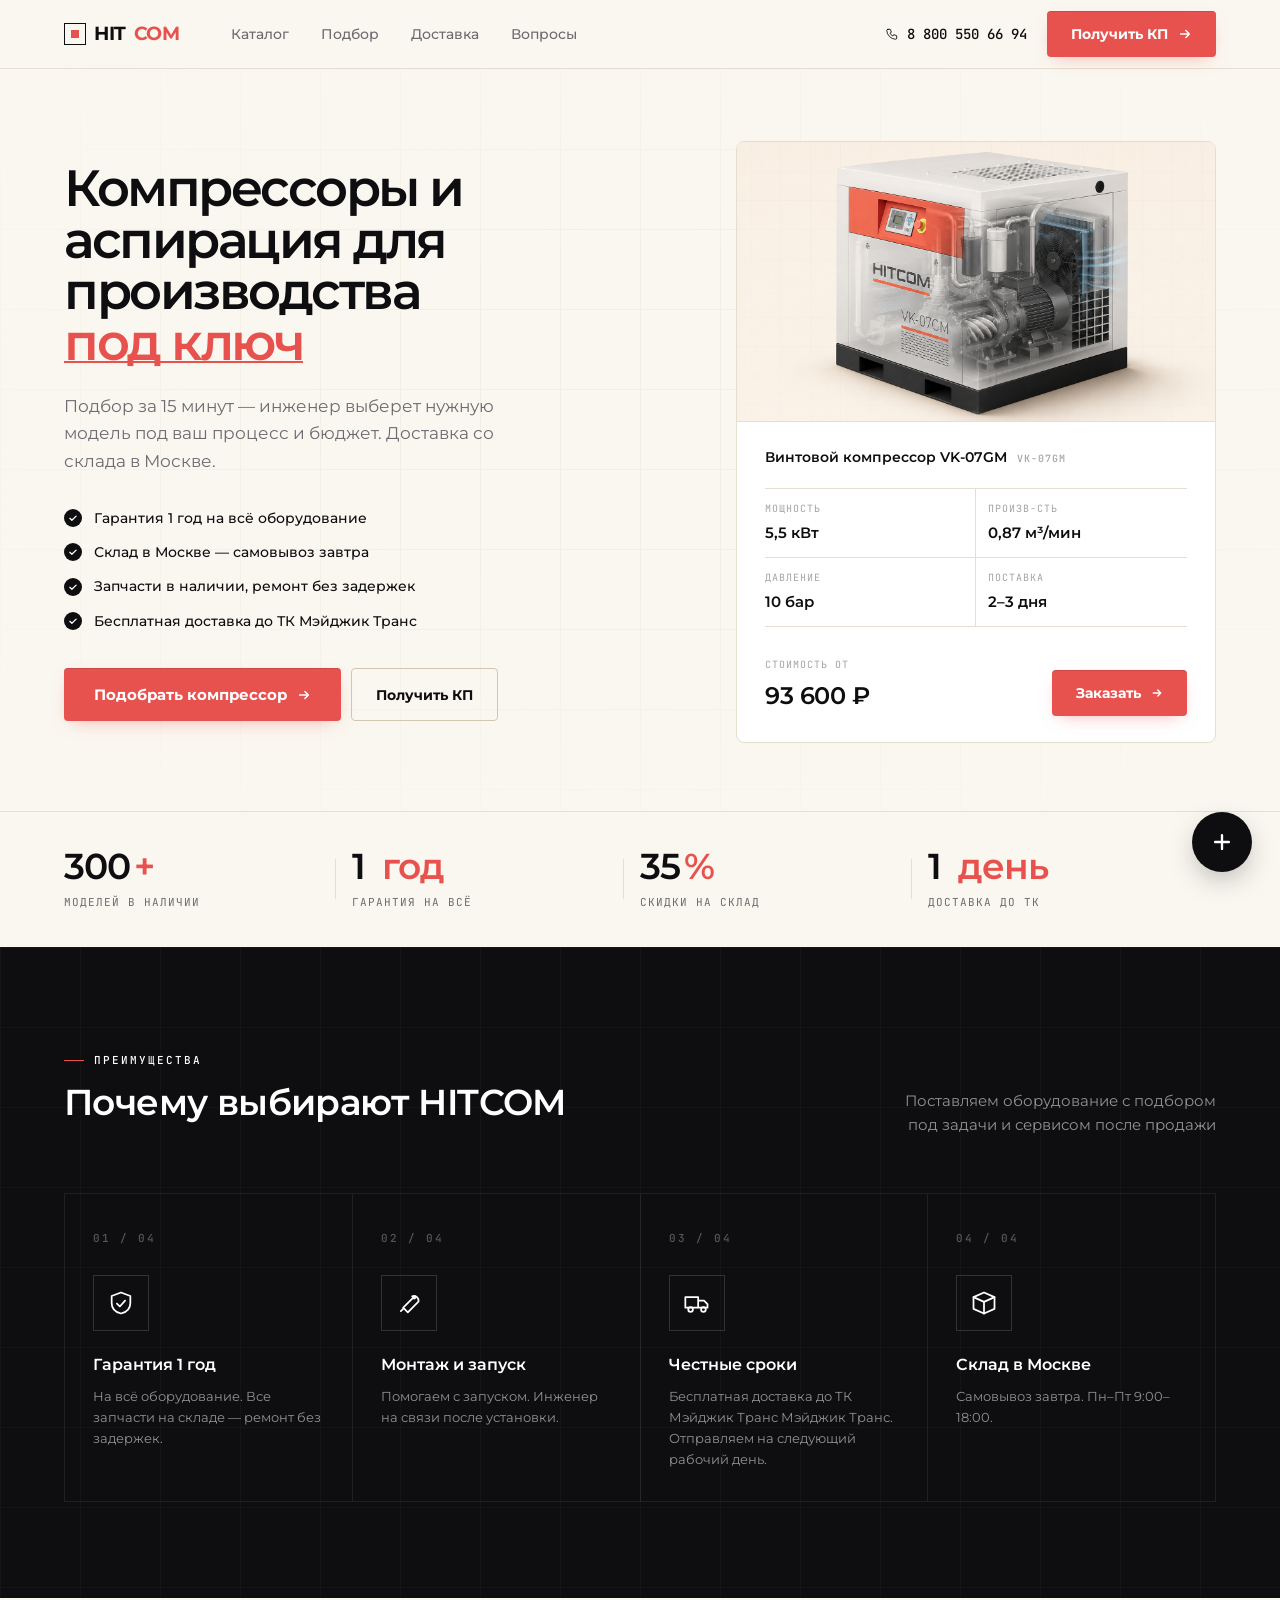
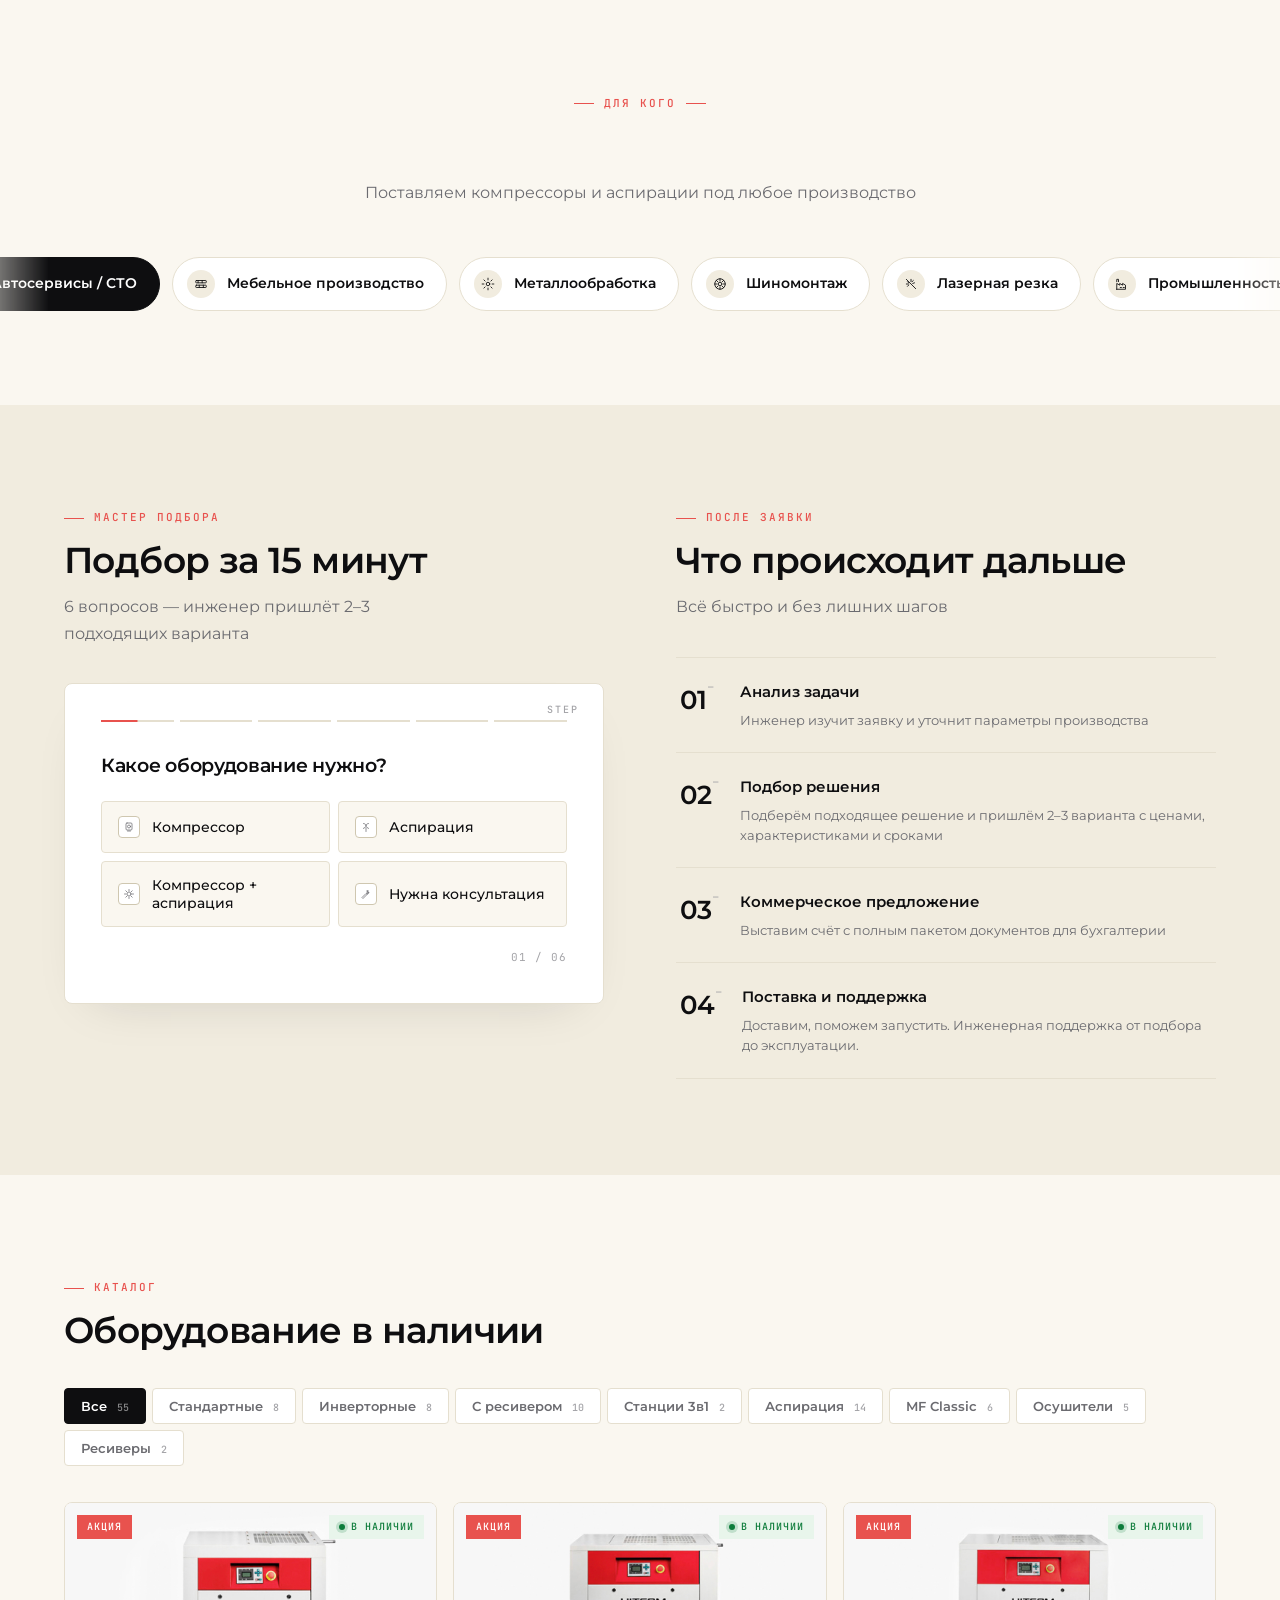
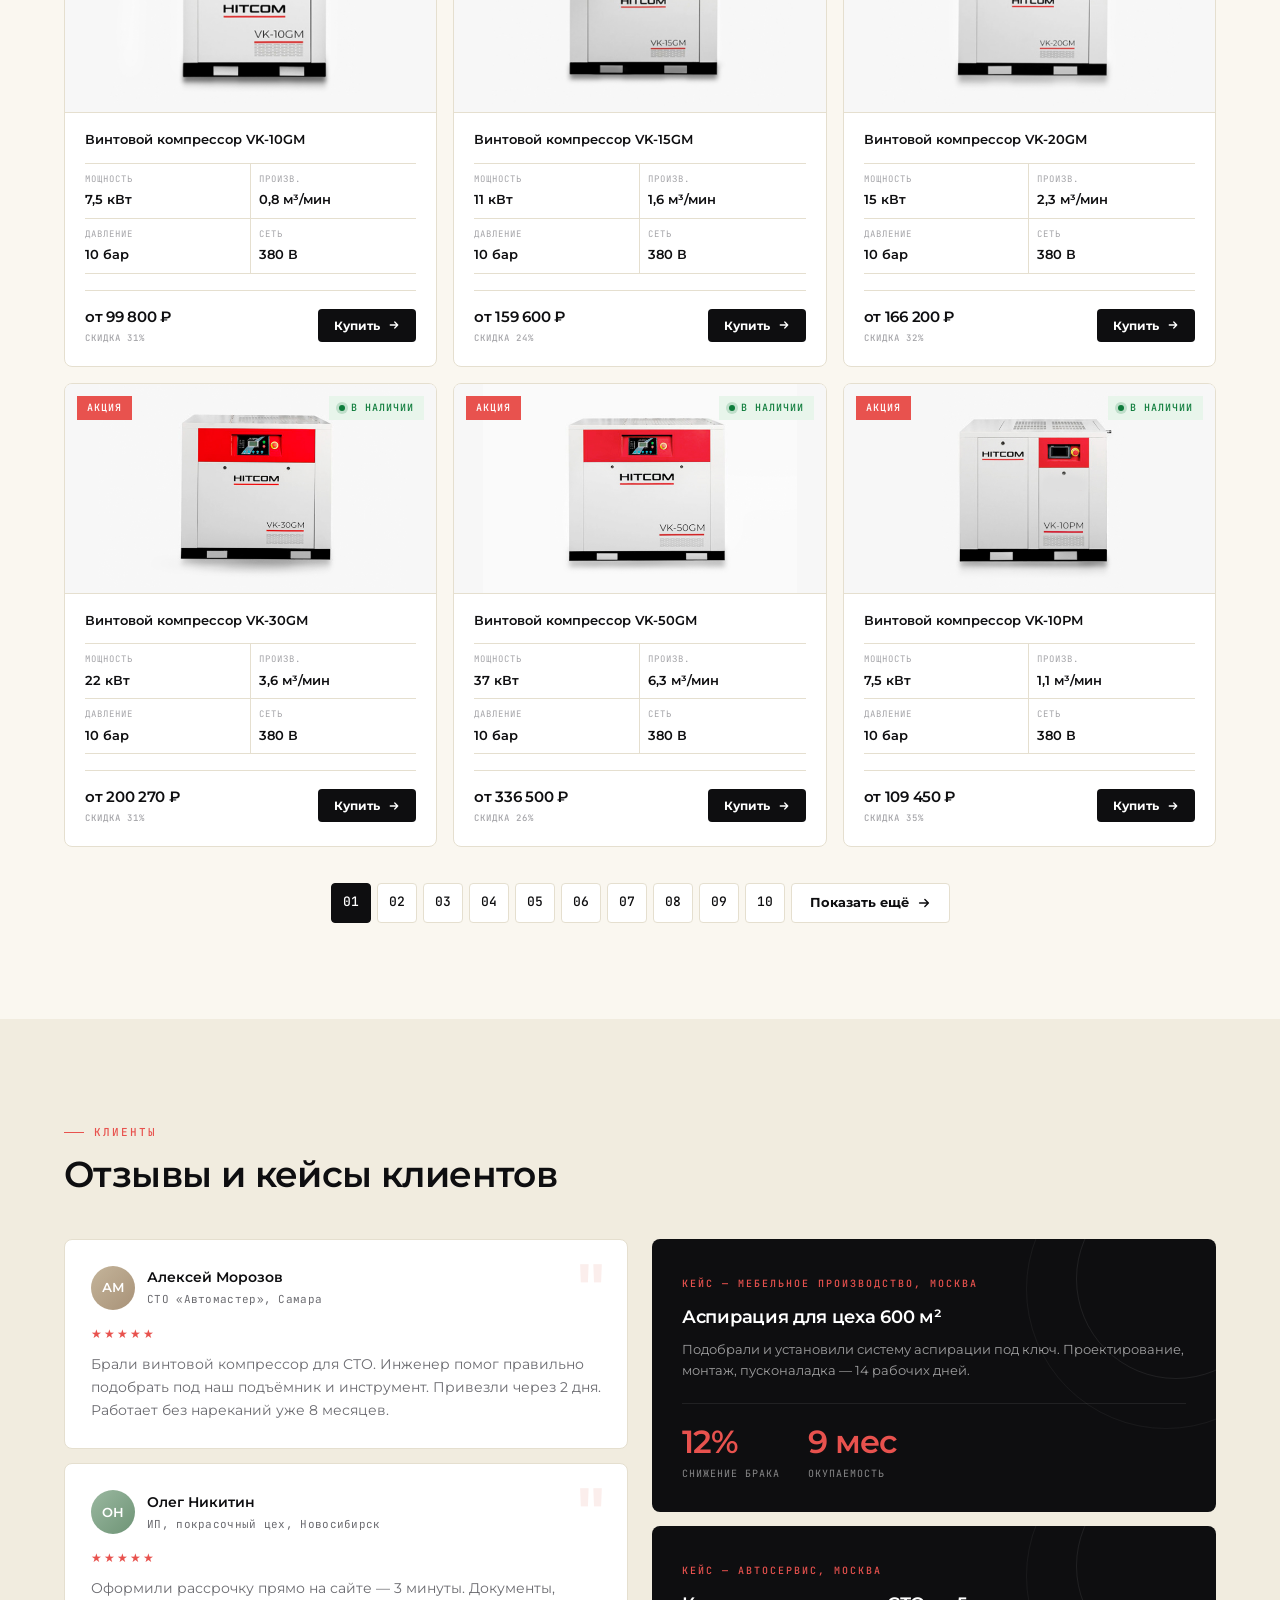
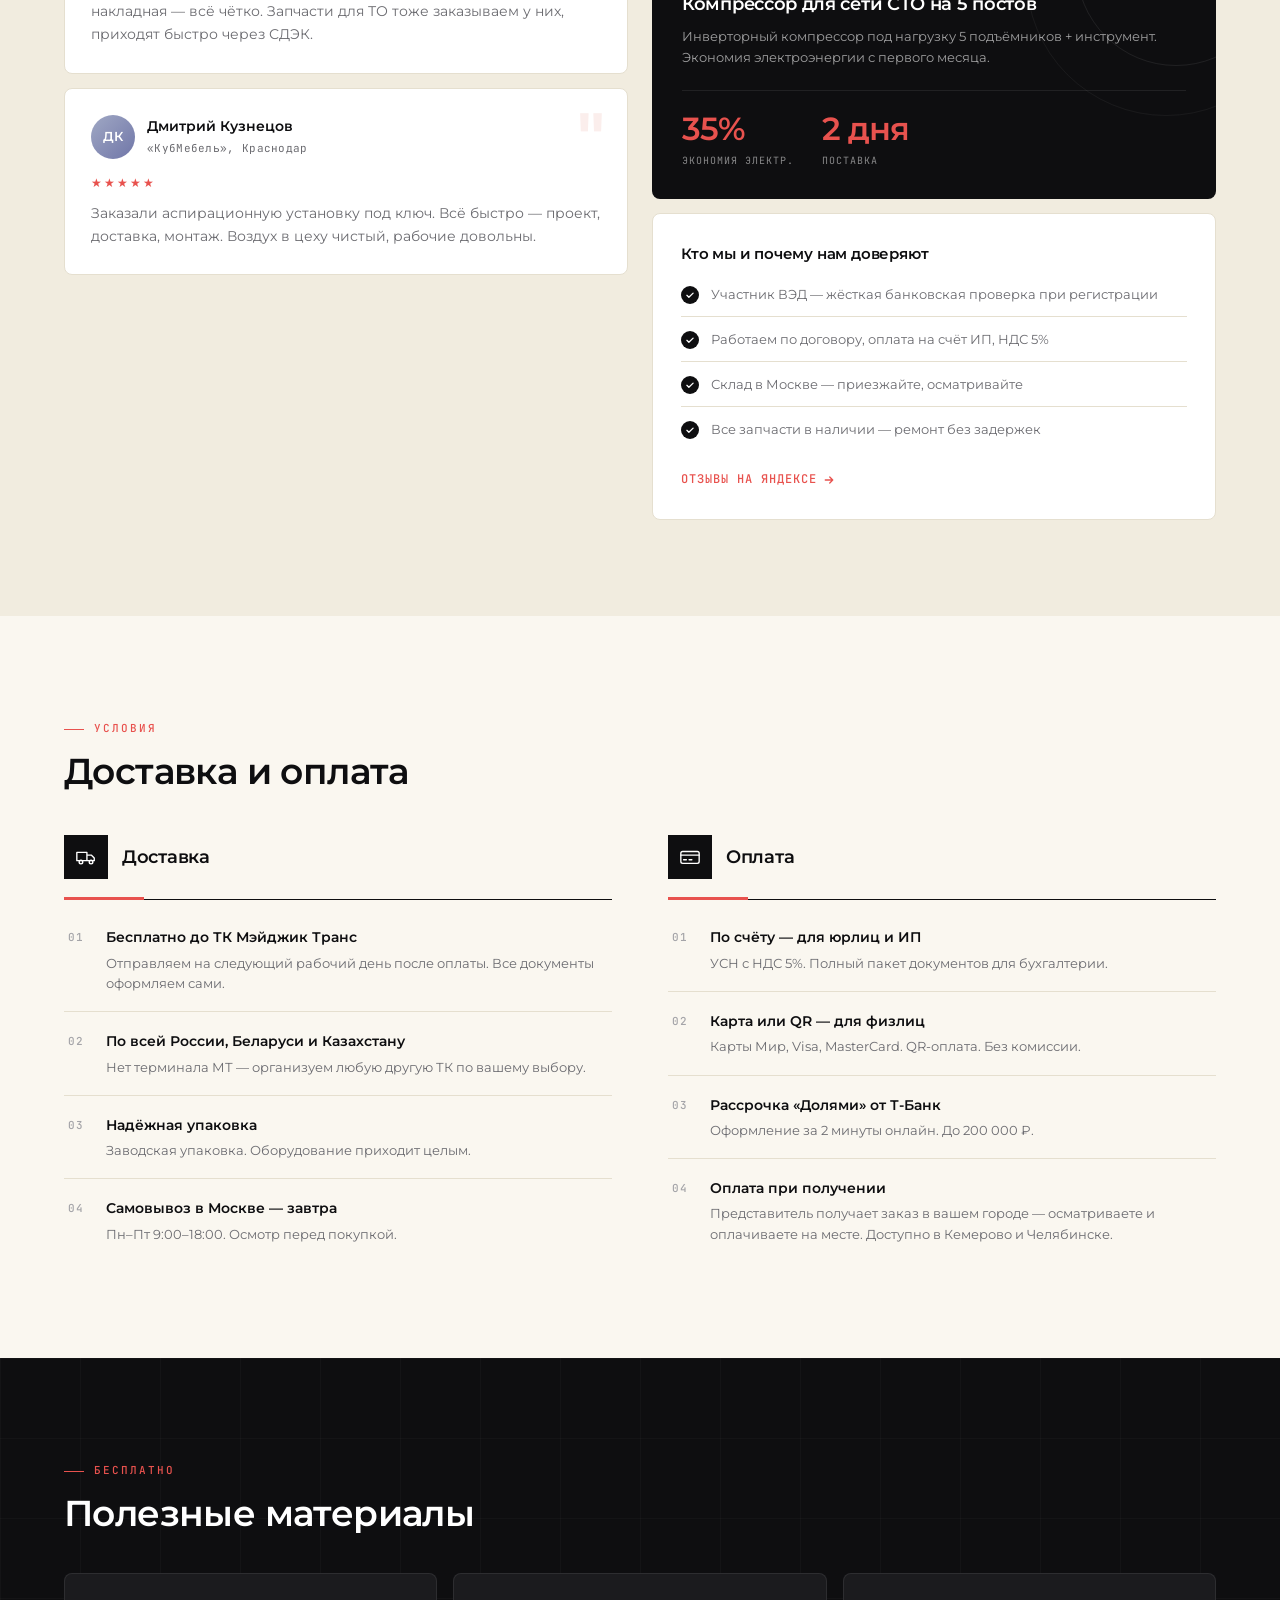
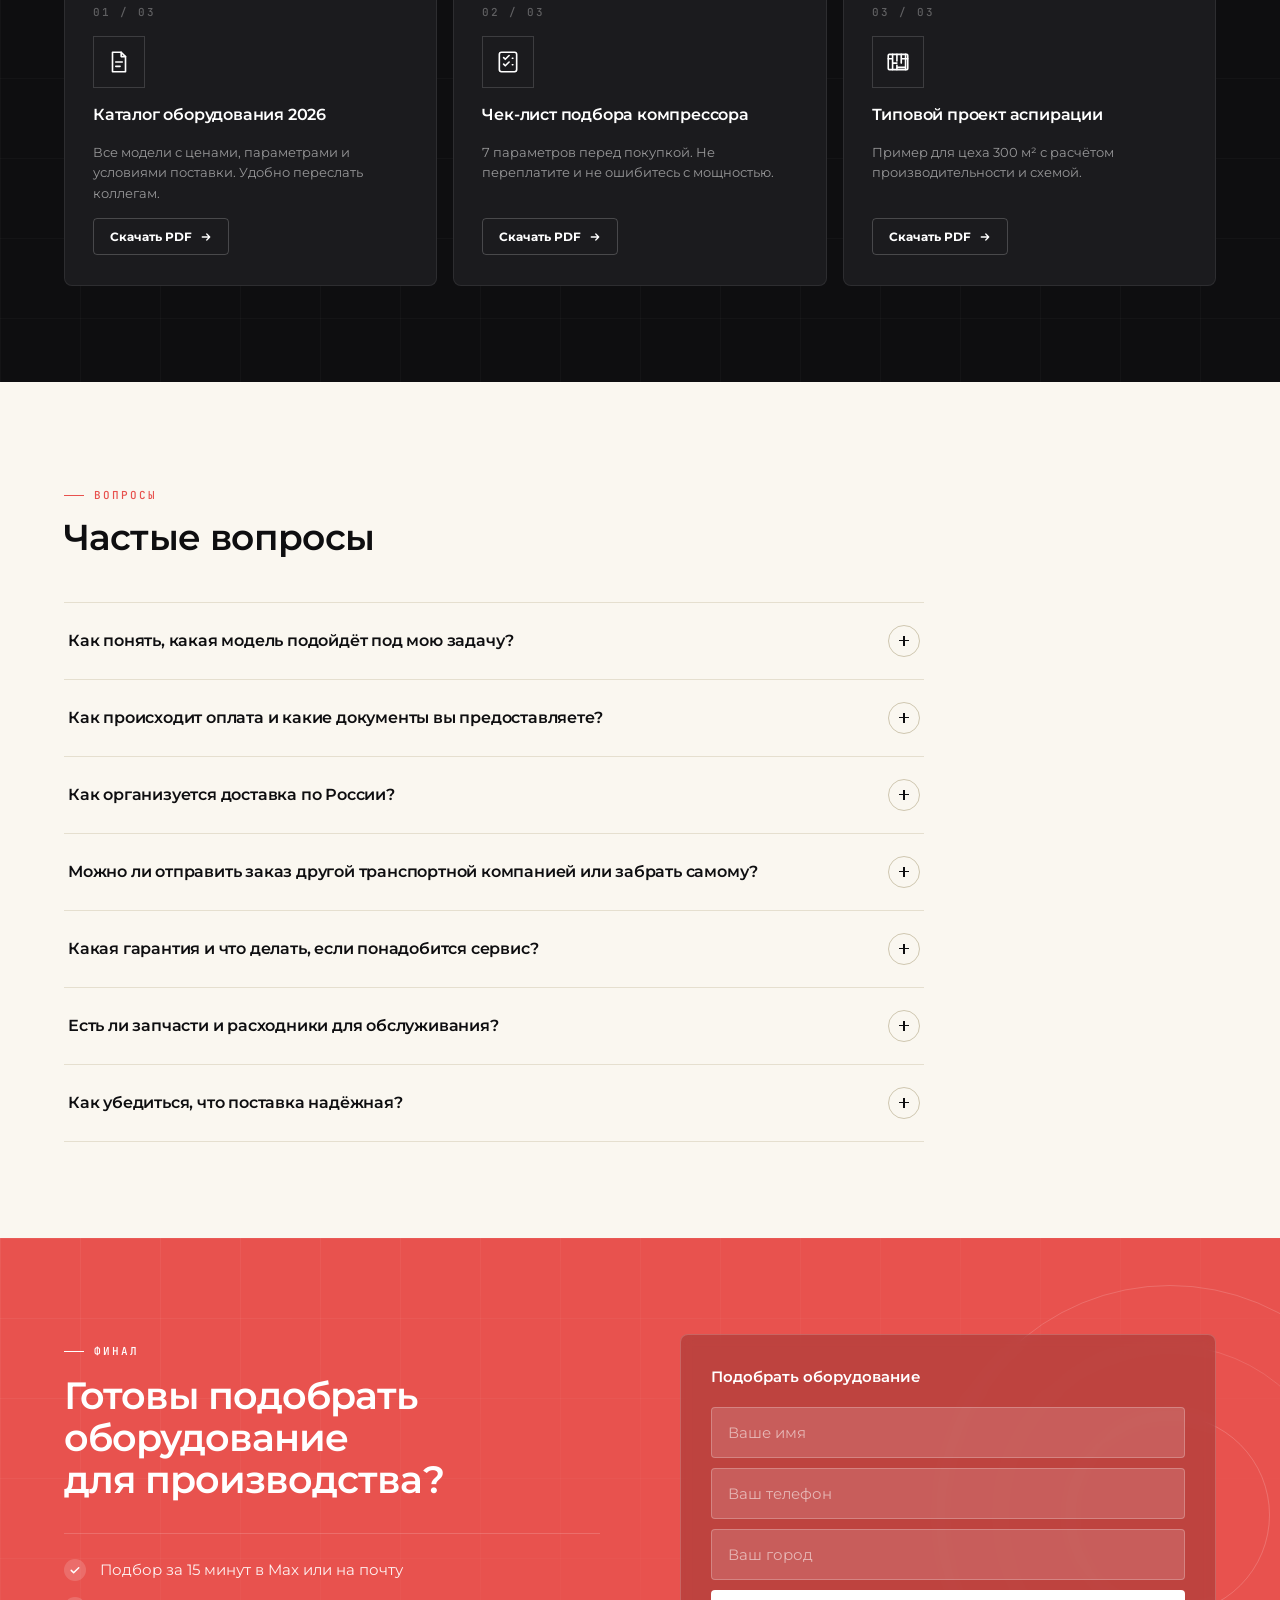
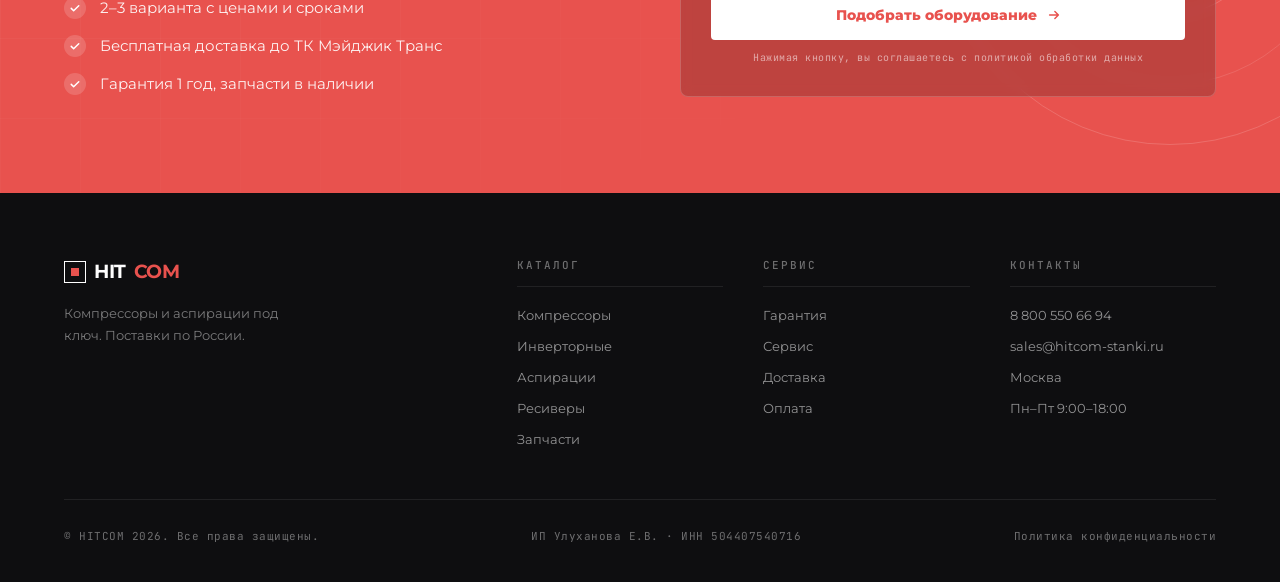
==== index.html @ 34492846 "Add product photo galleries" ====
<!DOCTYPE html>
<html lang="ru" translate="no">
<head>
<meta charset="UTF-8">
<meta name="viewport" content="width=device-width, initial-scale=1.0">
<meta name="google" content="notranslate">
<meta http-equiv="Content-Language" content="ru">
<title>HITCOM — Компрессоры и аспирации под ключ</title>
<link rel="preconnect" href="https://fonts.googleapis.com">
<link rel="preconnect" href="https://fonts.gstatic.com" crossorigin>
<link href="https://fonts.googleapis.com/css2?family=Montserrat:wght@400;500;600;700;800&family=JetBrains+Mono:wght@400;500;600&display=swap" rel="stylesheet">
<link rel="stylesheet" href="css/style.css">
</head>
<body class="notranslate" translate="no">

<!-- ═══════════ SVG SPRITE ═══════════ -->
<svg width="0" height="0" style="position:absolute" aria-hidden="true">
  <defs>
    <!-- Базовые -->
    <symbol id="i-check" viewBox="0 0 16 16"><path d="M3 8.5l3.2 3.2L13 5" stroke="currentColor" stroke-width="2" stroke-linecap="round" stroke-linejoin="round" fill="none"/></symbol>
    <symbol id="i-arrow" viewBox="0 0 16 16"><path d="M3 8h10M9 4l4 4-4 4" stroke="currentColor" stroke-width="1.7" stroke-linecap="round" stroke-linejoin="round" fill="none"/></symbol>
    <symbol id="i-close" viewBox="0 0 16 16"><path d="M3 3l10 10M13 3L3 13" stroke="currentColor" stroke-width="1.7" stroke-linecap="round"/></symbol>
    <symbol id="i-plus" viewBox="0 0 16 16"><path d="M8 3v10M3 8h10" stroke="currentColor" stroke-width="1.7" stroke-linecap="round"/></symbol>

    <!-- Преимущества -->
    <symbol id="i-shield" viewBox="0 0 24 24" fill="none" stroke="currentColor" stroke-width="1.5" stroke-linecap="round" stroke-linejoin="round"><path d="M12 3l8 3v6c0 5-3.5 8-8 9-4.5-1-8-4-8-9V6l8-3z"/><path d="M8.5 12.5l2.5 2.5 4.5-5"/></symbol>
    <symbol id="i-wrench" viewBox="0 0 24 24" fill="none" stroke="currentColor" stroke-width="1.5" stroke-linecap="round" stroke-linejoin="round"><path d="M14.7 6.3a4 4 0 015.4 4.6L11 20l-4-4 9.1-9.1a4 4 0 01-1.4-.6z"/><path d="M5 19l2-2"/><circle cx="16.5" cy="7.5" r=".8" fill="currentColor"/></symbol>
    <symbol id="i-truck" viewBox="0 0 24 24" fill="none" stroke="currentColor" stroke-width="1.5" stroke-linecap="round" stroke-linejoin="round"><path d="M2 7h11v9H2zM13 10h5l3 3v3h-8z"/><circle cx="6.5" cy="17.5" r="2"/><circle cx="17.5" cy="17.5" r="2"/></symbol>
    <symbol id="i-box" viewBox="0 0 24 24" fill="none" stroke="currentColor" stroke-width="1.5" stroke-linecap="round" stroke-linejoin="round"><path d="M3 7l9-4 9 4v10l-9 4-9-4V7z"/><path d="M3 7l9 4 9-4M12 11v10"/></symbol>

    <!-- Сегменты -->
    <symbol id="i-car" viewBox="0 0 24 24" fill="none" stroke="currentColor" stroke-width="1.5" stroke-linecap="round" stroke-linejoin="round"><path d="M3 14v3h2M21 14v3h-2M3 14l2-5h14l2 5M3 14h18"/><circle cx="7" cy="16.5" r="1.5"/><circle cx="17" cy="16.5" r="1.5"/></symbol>
    <symbol id="i-wood" viewBox="0 0 24 24" fill="none" stroke="currentColor" stroke-width="1.5" stroke-linecap="round" stroke-linejoin="round"><rect x="3" y="6" width="18" height="4" rx="1"/><rect x="3" y="14" width="18" height="4" rx="1"/><path d="M7 6v4M14 6v4M9 14v4M16 14v4"/></symbol>
    <symbol id="i-gear" viewBox="0 0 24 24" fill="none" stroke="currentColor" stroke-width="1.5" stroke-linecap="round" stroke-linejoin="round"><circle cx="12" cy="12" r="3"/><path d="M12 2v3M12 19v3M2 12h3M19 12h3M5 5l2 2M17 17l2 2M5 19l2-2M17 7l2-2"/></symbol>
    <symbol id="i-tire" viewBox="0 0 24 24" fill="none" stroke="currentColor" stroke-width="1.5"><circle cx="12" cy="12" r="9"/><circle cx="12" cy="12" r="3"/><path d="M12 3v4M12 17v4M3 12h4M17 12h4M5.6 5.6l2.8 2.8M15.6 15.6l2.8 2.8M5.6 18.4l2.8-2.8M15.6 8.4l2.8-2.8" stroke-linecap="round"/></symbol>
    <symbol id="i-laser" viewBox="0 0 24 24" fill="none" stroke="currentColor" stroke-width="1.5" stroke-linecap="round" stroke-linejoin="round"><path d="M4 4l16 16"/><path d="M12 4v4M16 6l-2 2M18 10l-3 1M4 12h4M6 8l2 2M8 14l-2 2"/></symbol>
    <symbol id="i-factory" viewBox="0 0 24 24" fill="none" stroke="currentColor" stroke-width="1.5" stroke-linecap="round" stroke-linejoin="round"><path d="M3 21V11l5 3V11l5 3V11l5 3V21H3z"/><path d="M3 8V4h3v4M9 18h2M14 18h2"/></symbol>
    <symbol id="i-spray" viewBox="0 0 24 24" fill="none" stroke="currentColor" stroke-width="1.5" stroke-linecap="round" stroke-linejoin="round"><rect x="9" y="4" width="6" height="5" rx="1"/><path d="M9 9h6l-1 11h-4z"/><circle cx="20" cy="4" r="1"/><circle cx="20" cy="7" r="1"/><circle cx="18" cy="6" r="1"/></symbol>

    <!-- Квиз -->
    <symbol id="i-comp" viewBox="0 0 24 24" fill="none" stroke="currentColor" stroke-width="1.5" stroke-linecap="round" stroke-linejoin="round"><rect x="6" y="4" width="12" height="14" rx="2"/><circle cx="12" cy="11" r="3"/><path d="M9 20h6"/></symbol>
    <symbol id="i-aspir" viewBox="0 0 24 24" fill="none" stroke="currentColor" stroke-width="1.5" stroke-linecap="round" stroke-linejoin="round"><path d="M12 21V10M12 10c0-3 2-5 5-5M12 10c0-3-2-5-5-5M9 13c-1 0-2 1-2 2M15 13c1 0 2 1 2 2"/></symbol>
    <symbol id="i-bolt" viewBox="0 0 24 24" fill="none" stroke="currentColor" stroke-width="1.5" stroke-linecap="round" stroke-linejoin="round"><circle cx="12" cy="12" r="4"/><path d="M12 3v3M12 18v3M3 12h3M18 12h3M5.6 5.6l2.1 2.1M16.3 16.3l2.1 2.1M5.6 18.4l2.1-2.1M16.3 7.7l2.1-2.1"/></symbol>
    <symbol id="i-tools" viewBox="0 0 24 24" fill="none" stroke="currentColor" stroke-width="1.5" stroke-linecap="round" stroke-linejoin="round"><path d="M14 6a3 3 0 11-2 5L4 19l2 2 8-8a3 3 0 014-4l-2 2-2-2 2-3z"/></symbol>
    <symbol id="i-money" viewBox="0 0 24 24" fill="none" stroke="currentColor" stroke-width="1.5" stroke-linecap="round" stroke-linejoin="round"><rect x="3" y="6" width="18" height="12" rx="2"/><circle cx="12" cy="12" r="2.5"/><path d="M6 9v6M18 9v6"/></symbol>
    <symbol id="i-question" viewBox="0 0 24 24" fill="none" stroke="currentColor" stroke-width="1.5" stroke-linecap="round" stroke-linejoin="round"><circle cx="12" cy="12" r="9"/><path d="M9 9c0-2 1.5-3 3-3s3 1 3 2.5c0 1-.5 2-1.5 2.5S12 12 12 14"/><circle cx="12" cy="17.5" r=".5" fill="currentColor"/></symbol>
    <symbol id="i-pressure" viewBox="0 0 24 24" fill="none" stroke="currentColor" stroke-width="1.5" stroke-linecap="round" stroke-linejoin="round"><path d="M3 15a9 9 0 1118 0"/><path d="M12 15l5-4"/><circle cx="12" cy="15" r=".8" fill="currentColor"/></symbol>

    <!-- Лидмагниты -->
    <symbol id="i-doc" viewBox="0 0 24 24" fill="none" stroke="currentColor" stroke-width="1.5" stroke-linecap="round" stroke-linejoin="round"><path d="M14 3H6v18h12V7z"/><path d="M14 3v4h4M9 12h6M9 16h4"/></symbol>
    <symbol id="i-checklist" viewBox="0 0 24 24" fill="none" stroke="currentColor" stroke-width="1.5" stroke-linecap="round" stroke-linejoin="round"><rect x="4" y="3" width="16" height="18" rx="2"/><path d="M8 8l1.5 1.5L13 6M8 14l1.5 1.5L13 12M16 8.5h.5M16 14.5h.5"/></symbol>
    <symbol id="i-blueprint" viewBox="0 0 24 24" fill="none" stroke="currentColor" stroke-width="1.5" stroke-linecap="round" stroke-linejoin="round"><rect x="3" y="5" width="18" height="14" rx="1"/><path d="M7 5v14M11 5v6M11 15v4M15 5v8M19 5v14M3 9h4M7 13h4M15 9h6M11 17h8"/></symbol>

    <!-- Доставка/Оплата -->
    <symbol id="i-truck-lg" viewBox="0 0 24 24" fill="none" stroke="currentColor" stroke-width="1.5" stroke-linecap="round" stroke-linejoin="round"><path d="M2 7h11v9H2zM13 10h5l3 3v3h-8z"/><circle cx="6.5" cy="17.5" r="2"/><circle cx="17.5" cy="17.5" r="2"/></symbol>
    <symbol id="i-card" viewBox="0 0 24 24" fill="none" stroke="currentColor" stroke-width="1.5" stroke-linecap="round" stroke-linejoin="round"><rect x="2" y="6" width="20" height="13" rx="2"/><path d="M2 10h20M5 15h3M11 15h3"/></symbol>

    <!-- Виджет -->
    <symbol id="i-phone" viewBox="0 0 24 24" fill="none" stroke="currentColor" stroke-width="1.5" stroke-linecap="round" stroke-linejoin="round"><path d="M5 4h4l2 5-2.5 1.5a11 11 0 005 5L15 13l5 2v4a2 2 0 01-2 2A16 16 0 013 6a2 2 0 012-2z"/></symbol>
    <symbol id="i-chat" viewBox="0 0 24 24" fill="none" stroke="currentColor" stroke-width="1.5" stroke-linecap="round" stroke-linejoin="round"><path d="M21 12a8 8 0 01-12 6.9L4 20l1.1-4A8 8 0 1121 12z"/></symbol>
    <symbol id="i-tg" viewBox="0 0 24 24" fill="none" stroke="currentColor" stroke-width="1.5" stroke-linecap="round" stroke-linejoin="round"><path d="M22 4L2 11l7 3 2 6 3-3 5 4 3-17z"/><path d="M9 14l9-7-6 8"/></symbol>
    <symbol id="i-flash" viewBox="0 0 24 24" fill="none" stroke="currentColor" stroke-width="1.5" stroke-linecap="round" stroke-linejoin="round"><path d="M13 3L4 14h6l-1 7 9-11h-6l1-7z"/></symbol>
  </defs>
</svg>

<!-- ══════════ ШАПКА ══════════ -->
<header id="hdr">
  <div class="h-in">
    <a href="#" class="logo"><span class="logo-mark"></span>HIT<b>COM</b></a>
    <nav id="main-nav">
      <a href="#catalog" onclick="closeNav()">Каталог</a>
      <a href="#quiz" onclick="closeNav()">Подбор</a>
      <a href="#delivery" onclick="closeNav()">Доставка</a>
      <a href="#faq" onclick="closeNav()">Вопросы</a>
    </nav>
    <div class="h-r">
      <a href="tel:+78005506694" class="h-phone"><svg width="14" height="14"><use href="#i-phone"/></svg>8 800 550 66 94</a>
      <button class="nav-tog" id="navTog" onclick="toggleNav()" aria-label="Меню"><span></span><span></span><span></span></button>
      <button class="btn btn-r" onclick="openPop('kp')">Получить КП <svg width="14" height="14"><use href="#i-arrow"/></svg></button>
    </div>
  </div>
</header>

<!-- ══════════ HERO ══════════ -->
<section class="hero">
  <div class="hero-grid">

    <div class="hero-l">
      <h1>Компрессоры и<br>аспирация для<br>производства <em>под&nbsp;ключ</em></h1>
      <p class="hero-sub">Подбор за 15 минут — инженер выберет нужную модель под ваш процесс и бюджет. Доставка со склада в Москве.</p>
      <div class="hero-checks">
        <div class="hck"><span class="hck-dot"><svg width="10" height="10" style="color:#fff"><use href="#i-check"/></svg></span>Гарантия 1 год на всё оборудование</div>
        <div class="hck"><span class="hck-dot"><svg width="10" height="10" style="color:#fff"><use href="#i-check"/></svg></span>Склад в Москве — самовывоз завтра</div>
        <div class="hck"><span class="hck-dot"><svg width="10" height="10" style="color:#fff"><use href="#i-check"/></svg></span>Запчасти в наличии, ремонт без задержек</div>
        <div class="hck"><span class="hck-dot"><svg width="10" height="10" style="color:#fff"><use href="#i-check"/></svg></span>Бесплатная доставка до ТК Мэйджик Транс</div>
      </div>
      <div class="hero-cta">
        <button class="btn btn-r lg" onclick="document.getElementById('quiz').scrollIntoView({behavior:'smooth'})">Подобрать компрессор <svg width="14" height="14"><use href="#i-arrow"/></svg></button>
        <button class="btn btn-o" onclick="openPop('kp')">Получить КП</button>
      </div>
    </div>

    <div class="hero-r">
      <div class="hcard" id="hcard">
        <div class="hcard-img">
          <div class="hcard-photo-wrap">
            <img class="hcard-photo" src="assets/main/123.png" alt="Винтовой компрессор VK-07GM">
          </div>
        </div>
        <div class="hcard-body">
          <div class="hcard-name">Винтовой компрессор VK-07GM<span class="sku">VK-07GM</span></div>
          <div class="hcard-params">
            <div class="hcp"><div class="hcp-k">Мощность</div><div class="hcp-v">5,5 кВт</div></div>
            <div class="hcp"><div class="hcp-k">Произв-сть</div><div class="hcp-v">0,87 м³/мин</div></div>
            <div class="hcp"><div class="hcp-k">Давление</div><div class="hcp-v">10 бар</div></div>
            <div class="hcp"><div class="hcp-k">Поставка</div><div class="hcp-v">2–3 дня</div></div>
          </div>
          <div class="hcard-foot">
            <div class="hcard-price">
              <small>Стоимость от</small>
              <strong>93 600 ₽</strong>
            </div>
            <button class="btn btn-r" onclick="openPop('price')">Заказать <svg width="12" height="12"><use href="#i-arrow"/></svg></button>
          </div>
        </div>
      </div>
    </div>

  </div>

  <div class="hero-stats">
    <div class="hero-stats-in">
      <div class="hstat">
        <div class="hstat-v"><span class="count" data-to="300">0</span><b>+</b></div>
        <div class="hstat-k">Моделей в наличии</div>
      </div>
      <div class="hstat">
        <div class="hstat-v"><span class="count" data-to="1">0</span>&nbsp;<b>год</b></div>
        <div class="hstat-k">Гарантия на всё</div>
      </div>
      <div class="hstat">
        <div class="hstat-v"><span class="count" data-to="35">0</span><b>%</b></div>
        <div class="hstat-k">Скидки на склад</div>
      </div>
      <div class="hstat">
        <div class="hstat-v"><span class="count" data-to="1">0</span>&nbsp;<b>день</b></div>
        <div class="hstat-k">Доставка до ТК</div>
      </div>
    </div>
  </div>
</section>

<!-- ══════════ ПОЧЕМУ HITCOM ══════════ -->
<section class="why">
  <div class="w">
    <div class="why-head">
      <div>
        <div class="s-lbl reveal" style="color:#fff">Преимущества</div>
        <div class="s-ttl reveal" data-d="1">Почему выбирают HITCOM</div>
      </div>
      <p class="reveal" data-d="2">Поставляем оборудование с подбором под задачи и сервисом после продажи</p>
    </div>
    <div class="why-grid">
      <div class="wcard reveal" data-d="1">
        <div class="w-num">01 / 04</div>
        <div class="wico"><svg><use href="#i-shield"/></svg></div>
        <div class="wt">Гарантия 1 год</div>
        <div class="wd">На всё оборудование. Все запчасти на складе — ремонт без задержек.</div>
      </div>
      <div class="wcard reveal" data-d="2">
        <div class="w-num">02 / 04</div>
        <div class="wico"><svg><use href="#i-wrench"/></svg></div>
        <div class="wt">Монтаж и запуск</div>
        <div class="wd">Помогаем с запуском. Инженер на связи после установки.</div>
      </div>
      <div class="wcard reveal" data-d="3">
        <div class="w-num">03 / 04</div>
        <div class="wico"><svg><use href="#i-truck"/></svg></div>
        <div class="wt">Честные сроки</div>
        <div class="wd">Бесплатная доставка до ТК Мэйджик Транс Мэйджик Транс. Отправляем на следующий рабочий день.</div>
      </div>
      <div class="wcard reveal" data-d="4">
        <div class="w-num">04 / 04</div>
        <div class="wico"><svg><use href="#i-box"/></svg></div>
        <div class="wt">Склад в Москве</div>
        <div class="wd">Самовывоз завтра. Пн–Пт 9:00–18:00.</div>
      </div>
    </div>
  </div>
</section>

<!-- ══════════ СЕГМЕНТЫ ══════════ -->
<section class="segs">
  <div class="w">
    <div class="segs-head">
      <div class="s-lbl reveal">Для кого</div>
      <div class="s-ttl reveal" data-d="1">Оборудование для любой отрасли</div>
      <p class="s-sub reveal" data-d="2">Поставляем компрессоры и аспирации под любое производство</p>
    </div>
  </div>
  <div class="seg-marquee reveal" data-d="3">
    <div class="seg-track" id="segTrack">
      <!-- набор тегов x2 (для бесконечного скролла) -->
      <div class="stab on"><span class="stab-ico"><svg><use href="#i-car"/></svg></span>Автосервисы / СТО</div>
      <div class="stab"><span class="stab-ico"><svg><use href="#i-wood"/></svg></span>Мебельное производство</div>
      <div class="stab"><span class="stab-ico"><svg><use href="#i-gear"/></svg></span>Металлообработка</div>
      <div class="stab"><span class="stab-ico"><svg><use href="#i-tire"/></svg></span>Шиномонтаж</div>
      <div class="stab"><span class="stab-ico"><svg><use href="#i-laser"/></svg></span>Лазерная резка</div>
      <div class="stab"><span class="stab-ico"><svg><use href="#i-factory"/></svg></span>Промышленность</div>
      <div class="stab"><span class="stab-ico"><svg><use href="#i-spray"/></svg></span>Покрасочные цеха</div>
      <!-- дубль -->
      <div class="stab"><span class="stab-ico"><svg><use href="#i-car"/></svg></span>Автосервисы / СТО</div>
      <div class="stab"><span class="stab-ico"><svg><use href="#i-wood"/></svg></span>Мебельное производство</div>
      <div class="stab"><span class="stab-ico"><svg><use href="#i-gear"/></svg></span>Металлообработка</div>
      <div class="stab"><span class="stab-ico"><svg><use href="#i-tire"/></svg></span>Шиномонтаж</div>
      <div class="stab"><span class="stab-ico"><svg><use href="#i-laser"/></svg></span>Лазерная резка</div>
      <div class="stab"><span class="stab-ico"><svg><use href="#i-factory"/></svg></span>Промышленность</div>
      <div class="stab"><span class="stab-ico"><svg><use href="#i-spray"/></svg></span>Покрасочные цеха</div>
    </div>
  </div>
</section>

<!-- ══════════ КВИЗ ══════════ -->
<section class="quiz" id="quiz">
  <div class="w">
    <div class="quiz-in">
      <div>
        <div class="s-lbl reveal">Мастер подбора</div>
        <div class="s-ttl reveal" data-d="1">Подбор за 15 минут</div>
        <p class="s-sub reveal" data-d="2" style="max-width:400px">6 вопросов — инженер пришлёт 2–3 подходящих варианта</p>
        <div class="qbox reveal" data-d="3">
          <div class="qprog">
            <div class="qp cur" id="qp1"></div>
            <div class="qp" id="qp2"></div>
            <div class="qp" id="qp3"></div>
            <div class="qp" id="qp4"></div>
            <div class="qp" id="qp5"></div>
            <div class="qp" id="qp6"></div>
          </div>
          <div class="qstep on" id="qs1">
            <div class="q-q">Какое оборудование нужно?</div>
            <div class="qopts">
              <div class="qopt" onclick="selQ(this,1)"><span class="qopt-mk"><svg><use href="#i-comp"/></svg></span>Компрессор</div>
              <div class="qopt" onclick="selQ(this,1)"><span class="qopt-mk"><svg><use href="#i-aspir"/></svg></span>Аспирация</div>
              <div class="qopt" onclick="selQ(this,1)"><span class="qopt-mk"><svg><use href="#i-bolt"/></svg></span>Компрессор + аспирация</div>
              <div class="qopt" onclick="selQ(this,1)"><span class="qopt-mk"><svg><use href="#i-tools"/></svg></span>Нужна консультация</div>
            </div>
            <div class="qnav"><span class="qcnt">01 / 06</span></div>
          </div>
          <div class="qstep" id="qs2">
            <div class="q-q">Сфера применения?</div>
            <div class="qopts">
              <div class="qopt" onclick="selQ(this,2)"><span class="qopt-mk"><svg><use href="#i-car"/></svg></span>Авто / СТО</div>
              <div class="qopt" onclick="selQ(this,2)"><span class="qopt-mk"><svg><use href="#i-wood"/></svg></span>Мебель / Дерево</div>
              <div class="qopt" onclick="selQ(this,2)"><span class="qopt-mk"><svg><use href="#i-gear"/></svg></span>Металл / Резка</div>
              <div class="qopt" onclick="selQ(this,2)"><span class="qopt-mk"><svg><use href="#i-factory"/></svg></span>Другое</div>
            </div>
            <div class="qnav"><button class="qback" onclick="prevQ(2)">← Назад</button><span class="qcnt">02 / 06</span></div>
          </div>
          <div class="qstep" id="qs3">
            <div class="q-q">Требуемое давление?</div>
            <div class="qopts">
              <div class="qopt" onclick="selQ(this,3)"><span class="qopt-mk"><svg><use href="#i-pressure"/></svg></span>До 10 бар</div>
              <div class="qopt" onclick="selQ(this,3)"><span class="qopt-mk"><svg><use href="#i-pressure"/></svg></span>10–15 бар</div>
              <div class="qopt" onclick="selQ(this,3)"><span class="qopt-mk"><svg><use href="#i-bolt"/></svg></span>Сеть 220В</div>
              <div class="qopt" onclick="selQ(this,3)"><span class="qopt-mk"><svg><use href="#i-question"/></svg></span>Помогите определить</div>
            </div>
            <div class="qnav"><button class="qback" onclick="prevQ(3)">← Назад</button><span class="qcnt">03 / 06</span></div>
          </div>
          <div class="qstep" id="qs4">
            <div class="q-q">Примерный бюджет?</div>
            <div class="qopts">
              <div class="qopt" onclick="selQ(this,4)"><span class="qopt-mk"><svg><use href="#i-money"/></svg></span>До 200 000 ₽</div>
              <div class="qopt" onclick="selQ(this,4)"><span class="qopt-mk"><svg><use href="#i-money"/></svg></span>200–500 тыс. ₽</div>
              <div class="qopt" onclick="selQ(this,4)"><span class="qopt-mk"><svg><use href="#i-money"/></svg></span>От 500 000 ₽</div>
              <div class="qopt" onclick="selQ(this,4)"><span class="qopt-mk"><svg><use href="#i-question"/></svg></span>Не определился</div>
            </div>
            <div class="qnav"><button class="qback" onclick="prevQ(4)">← Назад</button><span class="qcnt">04 / 06</span></div>
          </div>
          <div class="qstep" id="qs5">
            <div class="q-q">Мощность?</div>
            <div class="qopts">
              <div class="qopt" onclick="selQ(this,5)"><span class="qopt-mk"><svg><use href="#i-bolt"/></svg></span>До 11 кВт</div>
              <div class="qopt" onclick="selQ(this,5)"><span class="qopt-mk"><svg><use href="#i-bolt"/></svg></span>До 22 кВт</div>
              <div class="qopt" onclick="selQ(this,5)"><span class="qopt-mk"><svg><use href="#i-bolt"/></svg></span>До 55 кВт</div>
              <div class="qopt" onclick="selQ(this,5)"><span class="qopt-mk"><svg><use href="#i-question"/></svg></span>Не определился</div>
            </div>
            <div class="qnav"><button class="qback" onclick="prevQ(5)">← Назад</button><span class="qcnt">05 / 06</span></div>
          </div>
          <div class="qstep" id="qs6">
            <div class="q-q">Необходимая производительность?</div>
            <div class="qopts">
              <div class="qopt" onclick="selQ(this,6)"><span class="qopt-mk"><svg><use href="#i-pressure"/></svg></span>До 3 м³/мин</div>
              <div class="qopt" onclick="selQ(this,6)"><span class="qopt-mk"><svg><use href="#i-pressure"/></svg></span>До 6 м³/мин</div>
              <div class="qopt" onclick="selQ(this,6)"><span class="qopt-mk"><svg><use href="#i-pressure"/></svg></span>До 10 м³/мин</div>
              <div class="qopt" onclick="selQ(this,6)"><span class="qopt-mk"><svg><use href="#i-question"/></svg></span>Не определился</div>
            </div>
            <div class="qnav"><button class="qback" onclick="prevQ(6)">← Назад</button><span class="qcnt">06 / 06</span></div>
          </div>
          <div class="qfinal" id="qfinal">
            <h3>Отлично! Подберём за 15 минут</h3>
            <p>Оставьте телефон — пришлём 2–3 подходящих варианта</p>
            <div class="qform">
              <input class="fi" id="qName" type="text" placeholder="Ваше имя">
              <input class="fi" id="qPhone" type="tel" placeholder="Ваш телефон" oninput="phoneFormat(this)">
              <button class="qsub" onclick="submitQuiz(this)">Получить подборку <svg width="14" height="14"><use href="#i-arrow"/></svg></button>
              <p class="form-note">Нажимая кнопку, вы соглашаетесь с политикой обработки данных</p>
            </div>
          </div>
        </div>
      </div>
      <div>
        <div class="s-lbl reveal">После заявки</div>
        <div class="s-ttl reveal" data-d="1">Что происходит дальше</div>
        <p class="s-sub reveal" data-d="2" style="max-width:380px">Всё быстро и без лишних шагов</p>
        <div class="asteps reveal" data-d="3">
          <div class="astep"><div class="astep-n">01<sup>—</sup></div><div><div class="astep-t">Анализ задачи</div><div class="astep-d">Инженер изучит заявку и уточнит параметры производства</div></div></div>
          <div class="astep"><div class="astep-n">02<sup>—</sup></div><div><div class="astep-t">Подбор решения</div><div class="astep-d">Подберём подходящее решение и пришлём 2–3 варианта с ценами, характеристиками и сроками</div></div></div>
          <div class="astep"><div class="astep-n">03<sup>—</sup></div><div><div class="astep-t">Коммерческое предложение</div><div class="astep-d">Выставим счёт с полным пакетом документов для бухгалтерии</div></div></div>
          <div class="astep"><div class="astep-n">04<sup>—</sup></div><div><div class="astep-t">Поставка и поддержка</div><div class="astep-d">Доставим, поможем запустить. Инженерная поддержка от подбора до эксплуатации.</div></div></div>
        </div>
      </div>
    </div>
  </div>
</section>

<!-- ══════════ КАТАЛОГ ══════════ -->
<section class="catalog" id="catalog">
  <div class="w">
    <div class="cat-head">
      <div><div class="s-lbl reveal">Каталог</div><div class="s-ttl reveal" data-d="1">Оборудование в наличии</div></div>
      <div class="cat-filters reveal" data-d="2">
        <button class="cf on" onclick="catF(this,'all')">Все <span class="cf-count">55</span></button>
        <button class="cf" onclick="catF(this,'comp-std')">Стандартные <span class="cf-count">8</span></button>
        <button class="cf" onclick="catF(this,'comp-inv')">Инверторные <span class="cf-count">8</span></button>
        <button class="cf" onclick="catF(this,'comp-res')">С ресивером <span class="cf-count">10</span></button>
        <button class="cf" onclick="catF(this,'comp-3in1')">Станции 3в1 <span class="cf-count">2</span></button>
        <button class="cf" onclick="catF(this,'asp')">Аспирация <span class="cf-count">14</span></button>
        <button class="cf" onclick="catF(this,'asp-mfc')">MF Classic <span class="cf-count">6</span></button>
        <button class="cf" onclick="catF(this,'dry')">Осушители <span class="cf-count">5</span></button>
        <button class="cf" onclick="catF(this,'res')">Ресиверы <span class="cf-count">2</span></button>
      </div>
    </div>
    <div class="cat-grid" id="catGrid">

      <div class="pcard has-gallery" data-cat="comp-std"><div class="pc-in">
        <div class="pc-front">
          <div class="pc-img">
            <div class="pc-badge">Акция</div><div class="stk-in pc-stock">В наличии</div>
            <div class="pc-gallery" data-i="0">
              <img class="pc-gallery-img on" src="assets/product-photos/vk-10gm-01.jpg" alt="Винтовой компрессор VK-10GM — фото 1">
              <img class="pc-gallery-img" src="assets/product-photos/vk-10gm-02.jpg" alt="Винтовой компрессор VK-10GM — фото 2">
            </div>
          </div>
          <div class="pc-body">
            <div class="pc-name">Винтовой компрессор VK-10GM</div>
            <div class="pc-params"><div><div class="pp-k">Мощность</div><div class="pp-v">7,5 кВт</div></div><div><div class="pp-k">Произв.</div><div class="pp-v">0,8 м³/мин</div></div><div><div class="pp-k">Давление</div><div class="pp-v">10 бар</div></div><div><div class="pp-k">Сеть</div><div class="pp-v">380 В</div></div></div>
            <div class="pc-foot"><div class="pc-price">от 99 800 ₽<small>скидка 31%</small></div><button class="pc-buy" onclick="event.stopPropagation();openPop('kp')">Купить<svg><use href="#i-arrow"/></svg></button></div>
          </div>
        </div>
        <div class="pc-back">
          <div><div class="pb-name">Винтовой компрессор VK-10GM</div><div class="pb-rows"><div class="pb-row"><span class="pb-k">Мощность</span><span class="pb-v">7,5 кВт</span></div><div class="pb-row"><span class="pb-k">Производит.</span><span class="pb-v">0,8 м³/мин</span></div><div class="pb-row"><span class="pb-k">Давление</span><span class="pb-v">10 бар</span></div><div class="pb-row"><span class="pb-k">Напряжение</span><span class="pb-v">380 В</span></div><div class="pb-row"><span class="pb-k">Шум</span><span class="pb-v">65 дБ</span></div><div class="pb-row"><span class="pb-k">Гарантия</span><span class="pb-v">1 год</span></div></div></div>
          <div class="pb-btns"><button class="pbb1" onclick="event.stopPropagation();openPop('kp')">Купить</button><button class="pbb2" onclick="event.stopPropagation();openPop('consult')">Консультация</button></div>
        </div>
      </div></div>

      <div class="pcard has-gallery" data-cat="comp-std"><div class="pc-in">
        <div class="pc-front">
          <div class="pc-img">
            <div class="pc-badge">Акция</div><div class="stk-in pc-stock">В наличии</div>
            <div class="pc-gallery" data-i="0">
              <img class="pc-gallery-img on" src="assets/product-photos/vk-15gm-01.jpg" alt="Винтовой компрессор VK-15GM — фото 1">
              <img class="pc-gallery-img" src="assets/product-photos/vk-15gm-02.jpg" alt="Винтовой компрессор VK-15GM — фото 2">
            </div>
          </div>
          <div class="pc-body">
            <div class="pc-name">Винтовой компрессор VK-15GM</div>
            <div class="pc-params"><div><div class="pp-k">Мощность</div><div class="pp-v">11 кВт</div></div><div><div class="pp-k">Произв.</div><div class="pp-v">1,6 м³/мин</div></div><div><div class="pp-k">Давление</div><div class="pp-v">10 бар</div></div><div><div class="pp-k">Сеть</div><div class="pp-v">380 В</div></div></div>
            <div class="pc-foot"><div class="pc-price">от 159 600 ₽<small>скидка 24%</small></div><button class="pc-buy" onclick="event.stopPropagation();openPop('kp')">Купить<svg><use href="#i-arrow"/></svg></button></div>
          </div>
        </div>
        <div class="pc-back">
          <div><div class="pb-name">Винтовой компрессор VK-15GM</div><div class="pb-rows"><div class="pb-row"><span class="pb-k">Мощность</span><span class="pb-v">11 кВт</span></div><div class="pb-row"><span class="pb-k">Производит.</span><span class="pb-v">1,6 м³/мин</span></div><div class="pb-row"><span class="pb-k">Давление</span><span class="pb-v">10 бар</span></div><div class="pb-row"><span class="pb-k">Напряжение</span><span class="pb-v">380 В</span></div><div class="pb-row"><span class="pb-k">Шум</span><span class="pb-v">65 дБ</span></div><div class="pb-row"><span class="pb-k">Гарантия</span><span class="pb-v">1 год</span></div></div></div>
          <div class="pb-btns"><button class="pbb1" onclick="event.stopPropagation();openPop('kp')">Купить</button><button class="pbb2" onclick="event.stopPropagation();openPop('consult')">Консультация</button></div>
        </div>
      </div></div>

      <div class="pcard has-gallery" data-cat="comp-std"><div class="pc-in">
        <div class="pc-front">
          <div class="pc-img">
            <div class="pc-badge">Акция</div><div class="stk-in pc-stock">В наличии</div>
            <div class="pc-gallery" data-i="0">
              <img class="pc-gallery-img on" src="assets/product-photos/vk-20gm-01.jpg" alt="Винтовой компрессор VK-20GM — фото 1">
              <img class="pc-gallery-img" src="assets/product-photos/vk-20gm-02.jpg" alt="Винтовой компрессор VK-20GM — фото 2">
            </div>
          </div>
          <div class="pc-body">
            <div class="pc-name">Винтовой компрессор VK-20GM</div>
            <div class="pc-params"><div><div class="pp-k">Мощность</div><div class="pp-v">15 кВт</div></div><div><div class="pp-k">Произв.</div><div class="pp-v">2,3 м³/мин</div></div><div><div class="pp-k">Давление</div><div class="pp-v">10 бар</div></div><div><div class="pp-k">Сеть</div><div class="pp-v">380 В</div></div></div>
            <div class="pc-foot"><div class="pc-price">от 166 200 ₽<small>скидка 32%</small></div><button class="pc-buy" onclick="event.stopPropagation();openPop('kp')">Купить<svg><use href="#i-arrow"/></svg></button></div>
          </div>
        </div>
        <div class="pc-back">
          <div><div class="pb-name">Винтовой компрессор VK-20GM</div><div class="pb-rows"><div class="pb-row"><span class="pb-k">Мощность</span><span class="pb-v">15 кВт</span></div><div class="pb-row"><span class="pb-k">Производит.</span><span class="pb-v">2,3 м³/мин</span></div><div class="pb-row"><span class="pb-k">Давление</span><span class="pb-v">10 бар</span></div><div class="pb-row"><span class="pb-k">Напряжение</span><span class="pb-v">380 В</span></div><div class="pb-row"><span class="pb-k">Шум</span><span class="pb-v">65 дБ</span></div><div class="pb-row"><span class="pb-k">Гарантия</span><span class="pb-v">1 год</span></div></div></div>
          <div class="pb-btns"><button class="pbb1" onclick="event.stopPropagation();openPop('kp')">Купить</button><button class="pbb2" onclick="event.stopPropagation();openPop('consult')">Консультация</button></div>
        </div>
      </div></div>

      <div class="pcard has-gallery" data-cat="comp-std"><div class="pc-in">
        <div class="pc-front">
          <div class="pc-img">
            <div class="pc-badge">Акция</div><div class="stk-in pc-stock">В наличии</div>
            <div class="pc-gallery" data-i="0">
              <img class="pc-gallery-img on" src="assets/product-photos/vk-30gm-01.jpg" alt="Винтовой компрессор VK-30GM — фото 1">
              <img class="pc-gallery-img" src="assets/product-photos/vk-30gm-02.jpg" alt="Винтовой компрессор VK-30GM — фото 2">
            </div>
          </div>
          <div class="pc-body">
            <div class="pc-name">Винтовой компрессор VK-30GM</div>
            <div class="pc-params"><div><div class="pp-k">Мощность</div><div class="pp-v">22 кВт</div></div><div><div class="pp-k">Произв.</div><div class="pp-v">3,6 м³/мин</div></div><div><div class="pp-k">Давление</div><div class="pp-v">10 бар</div></div><div><div class="pp-k">Сеть</div><div class="pp-v">380 В</div></div></div>
            <div class="pc-foot"><div class="pc-price">от 200 270 ₽<small>скидка 31%</small></div><button class="pc-buy" onclick="event.stopPropagation();openPop('kp')">Купить<svg><use href="#i-arrow"/></svg></button></div>
          </div>
        </div>
        <div class="pc-back">
          <div><div class="pb-name">Винтовой компрессор VK-30GM</div><div class="pb-rows"><div class="pb-row"><span class="pb-k">Мощность</span><span class="pb-v">22 кВт</span></div><div class="pb-row"><span class="pb-k">Производит.</span><span class="pb-v">3,6 м³/мин</span></div><div class="pb-row"><span class="pb-k">Давление</span><span class="pb-v">10 бар</span></div><div class="pb-row"><span class="pb-k">Напряжение</span><span class="pb-v">380 В</span></div><div class="pb-row"><span class="pb-k">Шум</span><span class="pb-v">65 дБ</span></div><div class="pb-row"><span class="pb-k">Гарантия</span><span class="pb-v">1 год</span></div></div></div>
          <div class="pb-btns"><button class="pbb1" onclick="event.stopPropagation();openPop('kp')">Купить</button><button class="pbb2" onclick="event.stopPropagation();openPop('consult')">Консультация</button></div>
        </div>
      </div></div>

      <div class="pcard has-gallery" data-cat="comp-std"><div class="pc-in">
        <div class="pc-front">
          <div class="pc-img">
            <div class="pc-badge">Акция</div><div class="stk-in pc-stock">В наличии</div>
            <div class="pc-gallery" data-i="0">
              <img class="pc-gallery-img on" src="assets/product-photos/vk-50gm-01.jpg" alt="Винтовой компрессор VK-50GM — фото 1">
              <img class="pc-gallery-img" src="assets/product-photos/vk-50gm-02.jpg" alt="Винтовой компрессор VK-50GM — фото 2">
            </div>
          </div>
          <div class="pc-body">
            <div class="pc-name">Винтовой компрессор VK-50GM</div>
            <div class="pc-params"><div><div class="pp-k">Мощность</div><div class="pp-v">37 кВт</div></div><div><div class="pp-k">Произв.</div><div class="pp-v">6,3 м³/мин</div></div><div><div class="pp-k">Давление</div><div class="pp-v">10 бар</div></div><div><div class="pp-k">Сеть</div><div class="pp-v">380 В</div></div></div>
            <div class="pc-foot"><div class="pc-price">от 336 500 ₽<small>скидка 26%</small></div><button class="pc-buy" onclick="event.stopPropagation();openPop('kp')">Купить<svg><use href="#i-arrow"/></svg></button></div>
          </div>
        </div>
        <div class="pc-back">
          <div><div class="pb-name">Винтовой компрессор VK-50GM</div><div class="pb-rows"><div class="pb-row"><span class="pb-k">Мощность</span><span class="pb-v">37 кВт</span></div><div class="pb-row"><span class="pb-k">Производит.</span><span class="pb-v">6,3 м³/мин</span></div><div class="pb-row"><span class="pb-k">Давление</span><span class="pb-v">10 бар</span></div><div class="pb-row"><span class="pb-k">Напряжение</span><span class="pb-v">380 В</span></div><div class="pb-row"><span class="pb-k">Шум</span><span class="pb-v">65 дБ</span></div><div class="pb-row"><span class="pb-k">Гарантия</span><span class="pb-v">1 год</span></div></div></div>
          <div class="pb-btns"><button class="pbb1" onclick="event.stopPropagation();openPop('kp')">Купить</button><button class="pbb2" onclick="event.stopPropagation();openPop('consult')">Консультация</button></div>
        </div>
      </div></div>

      <div class="pcard has-gallery" data-cat="comp-inv"><div class="pc-in">
        <div class="pc-front">
          <div class="pc-img">
            <div class="pc-badge">Акция</div><div class="stk-in pc-stock">В наличии</div>
            <div class="pc-gallery" data-i="0">
              <img class="pc-gallery-img on" src="assets/product-photos/vk-10pm-01.jpg" alt="Винтовой компрессор VK-10PM — фото 1">
              <img class="pc-gallery-img" src="assets/product-photos/vk-10pm-02.jpg" alt="Винтовой компрессор VK-10PM — фото 2">
            </div>
          </div>
          <div class="pc-body">
            <div class="pc-name">Винтовой компрессор VK-10PM</div>
            <div class="pc-params"><div><div class="pp-k">Мощность</div><div class="pp-v">7,5 кВт</div></div><div><div class="pp-k">Произв.</div><div class="pp-v">1,1 м³/мин</div></div><div><div class="pp-k">Давление</div><div class="pp-v">10 бар</div></div><div><div class="pp-k">Сеть</div><div class="pp-v">380 В</div></div></div>
            <div class="pc-foot"><div class="pc-price">от 109 450 ₽<small>скидка 35%</small></div><button class="pc-buy" onclick="event.stopPropagation();openPop('kp')">Купить<svg><use href="#i-arrow"/></svg></button></div>
          </div>
        </div>
        <div class="pc-back">
          <div><div class="pb-name">Винтовой компрессор VK-10PM</div><div class="pb-rows"><div class="pb-row"><span class="pb-k">Мощность</span><span class="pb-v">7,5 кВт</span></div><div class="pb-row"><span class="pb-k">Производит.</span><span class="pb-v">1,1 м³/мин</span></div><div class="pb-row"><span class="pb-k">Давление</span><span class="pb-v">10 бар</span></div><div class="pb-row"><span class="pb-k">Напряжение</span><span class="pb-v">380 В</span></div><div class="pb-row"><span class="pb-k">Шум</span><span class="pb-v">65 дБ</span></div><div class="pb-row"><span class="pb-k">Гарантия</span><span class="pb-v">1 год</span></div></div></div>
          <div class="pb-btns"><button class="pbb1" onclick="event.stopPropagation();openPop('kp')">Купить</button><button class="pbb2" onclick="event.stopPropagation();openPop('consult')">Консультация</button></div>
        </div>
      </div></div>

      <div class="pcard has-gallery" data-cat="comp-inv"><div class="pc-in">
        <div class="pc-front">
          <div class="pc-img">
            <div class="pc-badge">Акция</div><div class="stk-in pc-stock">В наличии</div>
            <div class="pc-gallery" data-i="0">
              <img class="pc-gallery-img on" src="assets/product-photos/vk-20pm-01.jpg" alt="Винтовой компрессор VK-20PM — фото 1">
              <img class="pc-gallery-img" src="assets/product-photos/vk-20pm-02.jpg" alt="Винтовой компрессор VK-20PM — фото 2">
            </div>
          </div>
          <div class="pc-body">
            <div class="pc-name">Винтовой компрессор VK-20PM</div>
            <div class="pc-params"><div><div class="pp-k">Мощность</div><div class="pp-v">15 кВт</div></div><div><div class="pp-k">Произв.</div><div class="pp-v">2,15 м³/мин</div></div><div><div class="pp-k">Давление</div><div class="pp-v">10 бар</div></div><div><div class="pp-k">Сеть</div><div class="pp-v">380 В</div></div></div>
            <div class="pc-foot"><div class="pc-price">от 188 600 ₽<small>скидка 25%</small></div><button class="pc-buy" onclick="event.stopPropagation();openPop('kp')">Купить<svg><use href="#i-arrow"/></svg></button></div>
          </div>
        </div>
        <div class="pc-back">
          <div><div class="pb-name">Винтовой компрессор VK-20PM</div><div class="pb-rows"><div class="pb-row"><span class="pb-k">Мощность</span><span class="pb-v">15 кВт</span></div><div class="pb-row"><span class="pb-k">Производит.</span><span class="pb-v">2,15 м³/мин</span></div><div class="pb-row"><span class="pb-k">Давление</span><span class="pb-v">10 бар</span></div><div class="pb-row"><span class="pb-k">Напряжение</span><span class="pb-v">380 В</span></div><div class="pb-row"><span class="pb-k">Шум</span><span class="pb-v">65 дБ</span></div><div class="pb-row"><span class="pb-k">Гарантия</span><span class="pb-v">1 год</span></div></div></div>
          <div class="pb-btns"><button class="pbb1" onclick="event.stopPropagation();openPop('kp')">Купить</button><button class="pbb2" onclick="event.stopPropagation();openPop('consult')">Консультация</button></div>
        </div>
      </div></div>

      <div class="pcard has-gallery" data-cat="comp-inv"><div class="pc-in">
        <div class="pc-front">
          <div class="pc-img">
            <div class="pc-badge">Акция</div><div class="stk-in pc-stock">В наличии</div>
            <div class="pc-gallery" data-i="0">
              <img class="pc-gallery-img on" src="assets/product-photos/vk-30pm-01.jpg" alt="Винтовой компрессор VK-30PM — фото 1">
              <img class="pc-gallery-img" src="assets/product-photos/vk-30pm-02.jpg" alt="Винтовой компрессор VK-30PM — фото 2">
            </div>
          </div>
          <div class="pc-body">
            <div class="pc-name">Винтовой компрессор VK-30PM</div>
            <div class="pc-params"><div><div class="pp-k">Мощность</div><div class="pp-v">22 кВт</div></div><div><div class="pp-k">Произв.</div><div class="pp-v">3,6 м³/мин</div></div><div><div class="pp-k">Давление</div><div class="pp-v">10 бар</div></div><div><div class="pp-k">Сеть</div><div class="pp-v">380 В</div></div></div>
            <div class="pc-foot"><div class="pc-price">от 222 800 ₽<small>скидка 35%</small></div><button class="pc-buy" onclick="event.stopPropagation();openPop('kp')">Купить<svg><use href="#i-arrow"/></svg></button></div>
          </div>
        </div>
        <div class="pc-back">
          <div><div class="pb-name">Винтовой компрессор VK-30PM</div><div class="pb-rows"><div class="pb-row"><span class="pb-k">Мощность</span><span class="pb-v">22 кВт</span></div><div class="pb-row"><span class="pb-k">Производит.</span><span class="pb-v">3,6 м³/мин</span></div><div class="pb-row"><span class="pb-k">Давление</span><span class="pb-v">10 бар</span></div><div class="pb-row"><span class="pb-k">Напряжение</span><span class="pb-v">380 В</span></div><div class="pb-row"><span class="pb-k">Шум</span><span class="pb-v">65 дБ</span></div><div class="pb-row"><span class="pb-k">Гарантия</span><span class="pb-v">1 год</span></div></div></div>
          <div class="pb-btns"><button class="pbb1" onclick="event.stopPropagation();openPop('kp')">Купить</button><button class="pbb2" onclick="event.stopPropagation();openPop('consult')">Консультация</button></div>
        </div>
      </div></div>

      <div class="pcard has-gallery" data-cat="comp-inv"><div class="pc-in">
        <div class="pc-front">
          <div class="pc-img">
            <div class="pc-badge">Акция</div><div class="stk-in pc-stock">В наличии</div>
            <div class="pc-gallery" data-i="0">
              <img class="pc-gallery-img on" src="assets/product-photos/vk-50pm-01.jpg" alt="Винтовой компрессор VK-50PM — фото 1">
              <img class="pc-gallery-img" src="assets/product-photos/vk-50pm-02.jpg" alt="Винтовой компрессор VK-50PM — фото 2">
            </div>
          </div>
          <div class="pc-body">
            <div class="pc-name">Винтовой компрессор VK-50PM</div>
            <div class="pc-params"><div><div class="pp-k">Мощность</div><div class="pp-v">37 кВт</div></div><div><div class="pp-k">Произв.</div><div class="pp-v">6,3 м³/мин</div></div><div><div class="pp-k">Давление</div><div class="pp-v">10 бар</div></div><div><div class="pp-k">Сеть</div><div class="pp-v">380 В</div></div></div>
            <div class="pc-foot"><div class="pc-price">от 370 200 ₽<small>скидка 19%</small></div><button class="pc-buy" onclick="event.stopPropagation();openPop('kp')">Купить<svg><use href="#i-arrow"/></svg></button></div>
          </div>
        </div>
        <div class="pc-back">
          <div><div class="pb-name">Винтовой компрессор VK-50PM</div><div class="pb-rows"><div class="pb-row"><span class="pb-k">Мощность</span><span class="pb-v">37 кВт</span></div><div class="pb-row"><span class="pb-k">Производит.</span><span class="pb-v">6,3 м³/мин</span></div><div class="pb-row"><span class="pb-k">Давление</span><span class="pb-v">10 бар</span></div><div class="pb-row"><span class="pb-k">Напряжение</span><span class="pb-v">380 В</span></div><div class="pb-row"><span class="pb-k">Шум</span><span class="pb-v">65 дБ</span></div><div class="pb-row"><span class="pb-k">Гарантия</span><span class="pb-v">1 год</span></div></div></div>
          <div class="pb-btns"><button class="pbb1" onclick="event.stopPropagation();openPop('kp')">Купить</button><button class="pbb2" onclick="event.stopPropagation();openPop('consult')">Консультация</button></div>
        </div>
      </div></div>

      <div class="pcard has-gallery" data-cat="res"><div class="pc-in">
        <div class="pc-front">
          <div class="pc-img">
            <div class="pc-badge">Сталь</div><div class="stk-in pc-stock">В наличии</div>
            <div class="pc-gallery" data-i="0">
              <img class="pc-gallery-img on" src="assets/product-photos/600l-01.png" alt="Ресивер для сжатого воздуха 600 л — фото 1">
              <img class="pc-gallery-img" src="assets/product-photos/600l-02.jpg" alt="Ресивер для сжатого воздуха 600 л — фото 2">
            </div>
          </div>
          <div class="pc-body">
            <div class="pc-name">Ресивер для сжатого воздуха 600 л</div>
            <div class="pc-params"><div><div class="pp-k">Объём</div><div class="pp-v">600 л</div></div><div><div class="pp-k">Давление</div><div class="pp-v">10 бар</div></div><div><div class="pp-k">Тип</div><div class="pp-v">Вертикальный</div></div><div><div class="pp-k">Поставка</div><div class="pp-v">1–2 дня</div></div></div>
            <div class="pc-foot"><div class="pc-price">от 42 000 ₽</div><button class="pc-buy" onclick="event.stopPropagation();openPop('kp')">Купить<svg><use href="#i-arrow"/></svg></button></div>
          </div>
        </div>
        <div class="pc-back">
          <div><div class="pb-name">Ресивер для сжатого воздуха 600 л</div><div class="pb-rows"><div class="pb-row"><span class="pb-k">Объём</span><span class="pb-v">600 л</span></div><div class="pb-row"><span class="pb-k">Давление</span><span class="pb-v">10 бар</span></div><div class="pb-row"><span class="pb-k">Тип</span><span class="pb-v">Вертикальный</span></div><div class="pb-row"><span class="pb-k">Материал</span><span class="pb-v">Сталь</span></div><div class="pb-row"><span class="pb-k">Покрытие</span><span class="pb-v">Эпоксид</span></div><div class="pb-row"><span class="pb-k">Гарантия</span><span class="pb-v">1 год</span></div></div></div>
          <div class="pb-btns"><button class="pbb1" onclick="event.stopPropagation();openPop('kp')">Купить</button><button class="pbb2" onclick="event.stopPropagation();openPop('consult')">Консультация</button></div>
        </div>
      </div></div>

      <div class="pcard has-gallery" data-cat="res"><div class="pc-in">
        <div class="pc-front">
          <div class="pc-img">
            <div class="pc-badge">Сталь</div><div class="stk-in pc-stock">В наличии</div>
            <div class="pc-gallery" data-i="0">
              <img class="pc-gallery-img on" src="assets/product-photos/1000l-01.png" alt="Ресивер для сжатого воздуха 1000 л — фото 1">
              <img class="pc-gallery-img" src="assets/product-photos/1000l-02.jpg" alt="Ресивер для сжатого воздуха 1000 л — фото 2">
            </div>
          </div>
          <div class="pc-body">
            <div class="pc-name">Ресивер для сжатого воздуха 1000 л</div>
            <div class="pc-params"><div><div class="pp-k">Объём</div><div class="pp-v">1000 л</div></div><div><div class="pp-k">Давление</div><div class="pp-v">10 бар</div></div><div><div class="pp-k">Тип</div><div class="pp-v">Вертикальный</div></div><div><div class="pp-k">Поставка</div><div class="pp-v">1–2 дня</div></div></div>
            <div class="pc-foot"><div class="pc-price">от 48 000 ₽</div><button class="pc-buy" onclick="event.stopPropagation();openPop('kp')">Купить<svg><use href="#i-arrow"/></svg></button></div>
          </div>
        </div>
        <div class="pc-back">
          <div><div class="pb-name">Ресивер для сжатого воздуха 1000 л</div><div class="pb-rows"><div class="pb-row"><span class="pb-k">Объём</span><span class="pb-v">1000 л</span></div><div class="pb-row"><span class="pb-k">Давление</span><span class="pb-v">10 бар</span></div><div class="pb-row"><span class="pb-k">Тип</span><span class="pb-v">Вертикальный</span></div><div class="pb-row"><span class="pb-k">Материал</span><span class="pb-v">Сталь</span></div><div class="pb-row"><span class="pb-k">Покрытие</span><span class="pb-v">Эпоксид</span></div><div class="pb-row"><span class="pb-k">Гарантия</span><span class="pb-v">1 год</span></div></div></div>
          <div class="pb-btns"><button class="pbb1" onclick="event.stopPropagation();openPop('kp')">Купить</button><button class="pbb2" onclick="event.stopPropagation();openPop('consult')">Консультация</button></div>
        </div>
      </div></div>

      <div class="pcard has-gallery" data-cat="comp-3in1"><div class="pc-in">
        <div class="pc-front">
          <div class="pc-img">
            <div class="pc-badge">3 в 1</div><div class="stk-in pc-stock">В наличии</div>
            <div class="pc-gallery" data-i="0">
              <img class="pc-gallery-img on" src="assets/product-photos/combo-20pm-01.jpg" alt="COMBO-20PM (инверторное управление) — фото 1">
              <img class="pc-gallery-img" src="assets/product-photos/combo-20pm-02.jpg" alt="COMBO-20PM (инверторное управление) — фото 2">
            </div>
          </div>
          <div class="pc-body">
            <div class="pc-name">COMBO-20PM (инверторное управление)</div>
            <div class="pc-params"><div><div class="pp-k">Мощность</div><div class="pp-v">15 кВт</div></div><div><div class="pp-k">Ресивер</div><div class="pp-v">300л</div></div><div><div class="pp-k">Произв.</div><div class="pp-v">1,2 м³/мин</div></div><div><div class="pp-k">Управление</div><div class="pp-v">Инверторное</div></div></div>
            <div class="pc-foot"><div class="pc-price">от 349 300 ₽<small>скидка 27%</small></div><button class="pc-buy" onclick="event.stopPropagation();openPop('kp')">Купить<svg><use href="#i-arrow"/></svg></button></div>
          </div>
        </div>
        <div class="pc-back">
          <div><div class="pb-name">COMBO-20PM (инверторное управление)</div><div class="pb-rows"><div class="pb-row"><span class="pb-k">Мощность</span><span class="pb-v">15 кВт</span></div><div class="pb-row"><span class="pb-k">Ресивер</span><span class="pb-v">300л</span></div><div class="pb-row"><span class="pb-k">Производит.</span><span class="pb-v">1,2 м³/мин</span></div><div class="pb-row"><span class="pb-k">Управление</span><span class="pb-v">Инверторное</span></div><div class="pb-row"><span class="pb-k">Напряжение</span><span class="pb-v">380 В</span></div><div class="pb-row"><span class="pb-k">Гарантия</span><span class="pb-v">1 год</span></div></div></div>
          <div class="pb-btns"><button class="pbb1" onclick="event.stopPropagation();openPop('kp')">Купить</button><button class="pbb2" onclick="event.stopPropagation();openPop('consult')">Консультация</button></div>
        </div>
      </div></div>

      <div class="pcard has-gallery" data-cat="dry"><div class="pc-in">
        <div class="pc-front">
          <div class="pc-img">
            <div class="pc-badge">Осушка</div><div class="stk-in pc-stock">В наличии</div>
            <div class="pc-gallery" data-i="0">
              <img class="pc-gallery-img on" src="assets/product-photos/ov-10p-01.jpg" alt="Осушитель сжатого воздуха OV-10P — фото 1">
              <img class="pc-gallery-img" src="assets/product-photos/ov-10p-02.jpg" alt="Осушитель сжатого воздуха OV-10P — фото 2">
            </div>
          </div>
          <div class="pc-body">
            <div class="pc-name">Осушитель сжатого воздуха OV-10P</div>
            <div class="pc-params"><div><div class="pp-k">Модель</div><div class="pp-v">OV-10P</div></div><div><div class="pp-k">Произв.</div><div class="pp-v">600 л/мин</div></div><div><div class="pp-k">Питание</div><div class="pp-v">220 В</div></div><div><div class="pp-k">Тип</div><div class="pp-v">Рефрижераторный</div></div></div>
            <div class="pc-foot"><div class="pc-price">от 36 500 ₽</div><button class="pc-buy" onclick="event.stopPropagation();openPop('kp')">Купить<svg><use href="#i-arrow"/></svg></button></div>
          </div>
        </div>
        <div class="pc-back">
          <div><div class="pb-name">Осушитель сжатого воздуха OV-10P</div><div class="pb-rows"><div class="pb-row"><span class="pb-k">Модель</span><span class="pb-v">OV-10P</span></div><div class="pb-row"><span class="pb-k">Производит.</span><span class="pb-v">600 л/мин</span></div><div class="pb-row"><span class="pb-k">Питание</span><span class="pb-v">220 В</span></div><div class="pb-row"><span class="pb-k">Тип</span><span class="pb-v">Рефрижераторный</span></div><div class="pb-row"><span class="pb-k">Вход</span><span class="pb-v">1"</span></div><div class="pb-row"><span class="pb-k">Гарантия</span><span class="pb-v">1 год</span></div></div></div>
          <div class="pb-btns"><button class="pbb1" onclick="event.stopPropagation();openPop('kp')">Купить</button><button class="pbb2" onclick="event.stopPropagation();openPop('consult')">Консультация</button></div>
        </div>
      </div></div>

      <div class="pcard has-gallery" data-cat="dry"><div class="pc-in">
        <div class="pc-front">
          <div class="pc-img">
            <div class="pc-badge">Осушка</div><div class="stk-in pc-stock">В наличии</div>
            <div class="pc-gallery" data-i="0">
              <img class="pc-gallery-img on" src="assets/product-photos/ov-20p-01.jpg" alt="Осушитель сжатого воздуха OV-20P — фото 1">
              <img class="pc-gallery-img" src="assets/product-photos/ov-20p-02.jpg" alt="Осушитель сжатого воздуха OV-20P — фото 2">
            </div>
          </div>
          <div class="pc-body">
            <div class="pc-name">Осушитель сжатого воздуха OV-20P</div>
            <div class="pc-params"><div><div class="pp-k">Модель</div><div class="pp-v">OV-20P</div></div><div><div class="pp-k">Произв.</div><div class="pp-v">1200 л/мин</div></div><div><div class="pp-k">Питание</div><div class="pp-v">220 В</div></div><div><div class="pp-k">Тип</div><div class="pp-v">Рефрижераторный</div></div></div>
            <div class="pc-foot"><div class="pc-price">от 48 000 ₽</div><button class="pc-buy" onclick="event.stopPropagation();openPop('kp')">Купить<svg><use href="#i-arrow"/></svg></button></div>
          </div>
        </div>
        <div class="pc-back">
          <div><div class="pb-name">Осушитель сжатого воздуха OV-20P</div><div class="pb-rows"><div class="pb-row"><span class="pb-k">Модель</span><span class="pb-v">OV-20P</span></div><div class="pb-row"><span class="pb-k">Производит.</span><span class="pb-v">1200 л/мин</span></div><div class="pb-row"><span class="pb-k">Питание</span><span class="pb-v">220 В</span></div><div class="pb-row"><span class="pb-k">Тип</span><span class="pb-v">Рефрижераторный</span></div><div class="pb-row"><span class="pb-k">Вход</span><span class="pb-v">1"</span></div><div class="pb-row"><span class="pb-k">Гарантия</span><span class="pb-v">1 год</span></div></div></div>
          <div class="pb-btns"><button class="pbb1" onclick="event.stopPropagation();openPop('kp')">Купить</button><button class="pbb2" onclick="event.stopPropagation();openPop('consult')">Консультация</button></div>
        </div>
      </div></div>

      <div class="pcard has-gallery" data-cat="dry"><div class="pc-in">
        <div class="pc-front">
          <div class="pc-img">
            <div class="pc-badge">Осушка</div><div class="stk-in pc-stock">В наличии</div>
            <div class="pc-gallery" data-i="0">
              <img class="pc-gallery-img on" src="assets/product-photos/ov-30p-01.jpg" alt="Осушитель сжатого воздуха OV-30P — фото 1">
              <img class="pc-gallery-img" src="assets/product-photos/ov-30p-02.jpg" alt="Осушитель сжатого воздуха OV-30P — фото 2">
            </div>
          </div>
          <div class="pc-body">
            <div class="pc-name">Осушитель сжатого воздуха OV-30P</div>
            <div class="pc-params"><div><div class="pp-k">Модель</div><div class="pp-v">OV-30P</div></div><div><div class="pp-k">Произв.</div><div class="pp-v">2000 л/мин</div></div><div><div class="pp-k">Питание</div><div class="pp-v">220 В</div></div><div><div class="pp-k">Тип</div><div class="pp-v">Рефрижераторный</div></div></div>
            <div class="pc-foot"><div class="pc-price">от 59 400 ₽</div><button class="pc-buy" onclick="event.stopPropagation();openPop('kp')">Купить<svg><use href="#i-arrow"/></svg></button></div>
          </div>
        </div>
        <div class="pc-back">
          <div><div class="pb-name">Осушитель сжатого воздуха OV-30P</div><div class="pb-rows"><div class="pb-row"><span class="pb-k">Модель</span><span class="pb-v">OV-30P</span></div><div class="pb-row"><span class="pb-k">Производит.</span><span class="pb-v">2000 л/мин</span></div><div class="pb-row"><span class="pb-k">Питание</span><span class="pb-v">220 В</span></div><div class="pb-row"><span class="pb-k">Тип</span><span class="pb-v">Рефрижераторный</span></div><div class="pb-row"><span class="pb-k">Вход</span><span class="pb-v">1"</span></div><div class="pb-row"><span class="pb-k">Гарантия</span><span class="pb-v">1 год</span></div></div></div>
          <div class="pb-btns"><button class="pbb1" onclick="event.stopPropagation();openPop('kp')">Купить</button><button class="pbb2" onclick="event.stopPropagation();openPop('consult')">Консультация</button></div>
        </div>
      </div></div>

      <div class="pcard has-gallery" data-cat="comp-res"><div class="pc-in">
        <div class="pc-front">
          <div class="pc-img">
            <div class="pc-badge">Комплект</div><div class="stk-in pc-stock">В наличии</div>
            <div class="pc-gallery" data-i="0">
              <img class="pc-gallery-img on" src="assets/product-photos/vk-10ga-01.jpg" alt="Винтовой компрессор VK-10GA (стандартное управление) — фото 1">
              <img class="pc-gallery-img" src="assets/product-photos/vk-10ga-02.jpg" alt="Винтовой компрессор VK-10GA (стандартное управление) — фото 2">
            </div>
          </div>
          <div class="pc-body">
            <div class="pc-name">Винтовой компрессор VK-10GA (стандартное управление)</div>
            <div class="pc-params"><div><div class="pp-k">Мощность</div><div class="pp-v">7,5 кВт</div></div><div><div class="pp-k">Ресивер</div><div class="pp-v">180 л</div></div><div><div class="pp-k">Давление</div><div class="pp-v">10 бар</div></div><div><div class="pp-k">Сеть</div><div class="pp-v">380 В</div></div></div>
            <div class="pc-foot"><div class="pc-price">от 129 250 ₽<small>скидка 16%</small></div><button class="pc-buy" onclick="event.stopPropagation();openPop('kp')">Купить<svg><use href="#i-arrow"/></svg></button></div>
          </div>
        </div>
        <div class="pc-back">
          <div><div class="pb-name">Винтовой компрессор VK-10GA (стандартное управление)</div><div class="pb-rows"><div class="pb-row"><span class="pb-k">Мощность</span><span class="pb-v">7,5 кВт</span></div><div class="pb-row"><span class="pb-k">Ресивер</span><span class="pb-v">180 л</span></div><div class="pb-row"><span class="pb-k">Производит.</span><span class="pb-v">0,8 м³/мин</span></div><div class="pb-row"><span class="pb-k">Давление</span><span class="pb-v">10 бар</span></div><div class="pb-row"><span class="pb-k">Напряжение</span><span class="pb-v">380 В</span></div><div class="pb-row"><span class="pb-k">Гарантия</span><span class="pb-v">1 год</span></div></div></div>
          <div class="pb-btns"><button class="pbb1" onclick="event.stopPropagation();openPop('kp')">Купить</button><button class="pbb2" onclick="event.stopPropagation();openPop('consult')">Консультация</button></div>
        </div>
      </div></div>

      <div class="pcard has-gallery" data-cat="comp-res"><div class="pc-in">
        <div class="pc-front">
          <div class="pc-img">
            <div class="pc-badge">Комплект</div><div class="stk-in pc-stock">В наличии</div>
            <div class="pc-gallery" data-i="0">
              <img class="pc-gallery-img on" src="assets/product-photos/vk-10pa-01.jpg" alt="Винтовой компрессор VK-10PA (инверторное управление) — фото 1">
              <img class="pc-gallery-img" src="assets/product-photos/vk-10pa-02.jpg" alt="Винтовой компрессор VK-10PA (инверторное управление) — фото 2">
            </div>
          </div>
          <div class="pc-body">
            <div class="pc-name">Винтовой компрессор VK-10PA (инверторное управление)</div>
            <div class="pc-params"><div><div class="pp-k">Мощность</div><div class="pp-v">7,5 кВт</div></div><div><div class="pp-k">Ресивер</div><div class="pp-v">180 л</div></div><div><div class="pp-k">Давление</div><div class="pp-v">10 бар</div></div><div><div class="pp-k">Сеть</div><div class="pp-v">380 В</div></div></div>
            <div class="pc-foot"><div class="pc-price">от 146 700 ₽<small>скидка 21%</small></div><button class="pc-buy" onclick="event.stopPropagation();openPop('kp')">Купить<svg><use href="#i-arrow"/></svg></button></div>
          </div>
        </div>
        <div class="pc-back">
          <div><div class="pb-name">Винтовой компрессор VK-10PA (инверторное управление)</div><div class="pb-rows"><div class="pb-row"><span class="pb-k">Мощность</span><span class="pb-v">7,5 кВт</span></div><div class="pb-row"><span class="pb-k">Ресивер</span><span class="pb-v">180 л</span></div><div class="pb-row"><span class="pb-k">Производит.</span><span class="pb-v">1,1 м³/мин</span></div><div class="pb-row"><span class="pb-k">Давление</span><span class="pb-v">10 бар</span></div><div class="pb-row"><span class="pb-k">Напряжение</span><span class="pb-v">380 В</span></div><div class="pb-row"><span class="pb-k">Гарантия</span><span class="pb-v">1 год</span></div></div></div>
          <div class="pb-btns"><button class="pbb1" onclick="event.stopPropagation();openPop('kp')">Купить</button><button class="pbb2" onclick="event.stopPropagation();openPop('consult')">Консультация</button></div>
        </div>
      </div></div>

      <div class="pcard has-gallery" data-cat="asp-mfc"><div class="pc-in">
        <div class="pc-front">
          <div class="pc-img">
            <div class="pc-badge">Акция</div><div class="stk-in pc-stock">В наличии</div>
            <div class="pc-gallery" data-i="0">
              <img class="pc-gallery-img on" src="assets/product-photos/mf1-01.jpg" alt="MF 1 | 380 В | 3 кВт — фото 1">
              <img class="pc-gallery-img" src="assets/product-photos/mf1-02.jpg" alt="MF 1 | 380 В | 3 кВт — фото 2">
            </div>
          </div>
          <div class="pc-body">
            <div class="pc-name">MF 1 | 380 В | 3 кВт</div>
            <div class="pc-params"><div><div class="pp-k">Мощность</div><div class="pp-v">3 кВт</div></div><div><div class="pp-k">Питание</div><div class="pp-v">380 В</div></div><div><div class="pp-k">Мешков</div><div class="pp-v">1 шт</div></div><div><div class="pp-k">Серия</div><div class="pp-v">Classic</div></div></div>
            <div class="pc-foot"><div class="pc-price">от 24 000 ₽<small>скидка 17%</small></div><button class="pc-buy" onclick="event.stopPropagation();openPop('kp')">Купить<svg><use href="#i-arrow"/></svg></button></div>
          </div>
        </div>
        <div class="pc-back">
          <div><div class="pb-name">MF 1 | 380 В | 3 кВт</div><div class="pb-rows"><div class="pb-row"><span class="pb-k">Мощность</span><span class="pb-v">3 кВт</span></div><div class="pb-row"><span class="pb-k">Питание</span><span class="pb-v">380 В</span></div><div class="pb-row"><span class="pb-k">Мешков</span><span class="pb-v">1 шт</span></div><div class="pb-row"><span class="pb-k">Серия</span><span class="pb-v">Classic</span></div><div class="pb-row"><span class="pb-k">Фильтр</span><span class="pb-v">99%</span></div><div class="pb-row"><span class="pb-k">Гарантия</span><span class="pb-v">1 год</span></div></div></div>
          <div class="pb-btns"><button class="pbb1" onclick="event.stopPropagation();openPop('kp')">Купить</button><button class="pbb2" onclick="event.stopPropagation();openPop('consult')">Консультация</button></div>
        </div>
      </div></div>

      <div class="pcard has-gallery" data-cat="asp-mfc"><div class="pc-in">
        <div class="pc-front">
          <div class="pc-img">
            <div class="pc-badge">Акция</div><div class="stk-in pc-stock">В наличии</div>
            <div class="pc-gallery" data-i="0">
              <img class="pc-gallery-img on" src="assets/product-photos/mf2-380-3-01.png" alt="MF 2 | 380 В | 3 кВт — фото 1">
              <img class="pc-gallery-img" src="assets/product-photos/mf2-380-3-02.png" alt="MF 2 | 380 В | 3 кВт — фото 2">
            </div>
          </div>
          <div class="pc-body">
            <div class="pc-name">MF 2 | 380 В | 3 кВт</div>
            <div class="pc-params"><div><div class="pp-k">Мощность</div><div class="pp-v">3 кВт</div></div><div><div class="pp-k">Питание</div><div class="pp-v">380 В</div></div><div><div class="pp-k">Мешков</div><div class="pp-v">2 шт</div></div><div><div class="pp-k">Серия</div><div class="pp-v">Classic</div></div></div>
            <div class="pc-foot"><div class="pc-price">от 26 000 ₽<small>скидка 24%</small></div><button class="pc-buy" onclick="event.stopPropagation();openPop('kp')">Купить<svg><use href="#i-arrow"/></svg></button></div>
          </div>
        </div>
        <div class="pc-back">
          <div><div class="pb-name">MF 2 | 380 В | 3 кВт</div><div class="pb-rows"><div class="pb-row"><span class="pb-k">Мощность</span><span class="pb-v">3 кВт</span></div><div class="pb-row"><span class="pb-k">Питание</span><span class="pb-v">380 В</span></div><div class="pb-row"><span class="pb-k">Мешков</span><span class="pb-v">2 шт</span></div><div class="pb-row"><span class="pb-k">Серия</span><span class="pb-v">Classic</span></div><div class="pb-row"><span class="pb-k">Фильтр</span><span class="pb-v">99%</span></div><div class="pb-row"><span class="pb-k">Гарантия</span><span class="pb-v">1 год</span></div></div></div>
          <div class="pb-btns"><button class="pbb1" onclick="event.stopPropagation();openPop('kp')">Купить</button><button class="pbb2" onclick="event.stopPropagation();openPop('consult')">Консультация</button></div>
        </div>
      </div></div>

      <div class="pcard has-gallery" data-cat="asp-mfc"><div class="pc-in">
        <div class="pc-front">
          <div class="pc-img">
            <div class="pc-badge">Акция</div><div class="stk-in pc-stock">В наличии</div>
            <div class="pc-gallery" data-i="0">
              <img class="pc-gallery-img on" src="assets/product-photos/mf2-380-55-01.jpg" alt="MF 2 | 380 В | 5.5 кВт — фото 1">
              <img class="pc-gallery-img" src="assets/product-photos/mf2-380-55-02.jpg" alt="MF 2 | 380 В | 5.5 кВт — фото 2">
            </div>
          </div>
          <div class="pc-body">
            <div class="pc-name">MF 2 | 380 В | 5.5 кВт</div>
            <div class="pc-params"><div><div class="pp-k">Мощность</div><div class="pp-v">5,5 кВт</div></div><div><div class="pp-k">Питание</div><div class="pp-v">380 В</div></div><div><div class="pp-k">Мешков</div><div class="pp-v">2 шт</div></div><div><div class="pp-k">Серия</div><div class="pp-v">Classic</div></div></div>
            <div class="pc-foot"><div class="pc-price">от 49 800 ₽<small>скидка 15%</small></div><button class="pc-buy" onclick="event.stopPropagation();openPop('kp')">Купить<svg><use href="#i-arrow"/></svg></button></div>
          </div>
        </div>
        <div class="pc-back">
          <div><div class="pb-name">MF 2 | 380 В | 5.5 кВт</div><div class="pb-rows"><div class="pb-row"><span class="pb-k">Мощность</span><span class="pb-v">5,5 кВт</span></div><div class="pb-row"><span class="pb-k">Питание</span><span class="pb-v">380 В</span></div><div class="pb-row"><span class="pb-k">Мешков</span><span class="pb-v">2 шт</span></div><div class="pb-row"><span class="pb-k">Серия</span><span class="pb-v">Classic</span></div><div class="pb-row"><span class="pb-k">Фильтр</span><span class="pb-v">99%</span></div><div class="pb-row"><span class="pb-k">Гарантия</span><span class="pb-v">1 год</span></div></div></div>
          <div class="pb-btns"><button class="pbb1" onclick="event.stopPropagation();openPop('kp')">Купить</button><button class="pbb2" onclick="event.stopPropagation();openPop('consult')">Консультация</button></div>
        </div>
      </div></div>

      <div class="pcard has-gallery" data-cat="asp-mfc"><div class="pc-in">
        <div class="pc-front">
          <div class="pc-img">
            <div class="pc-badge">Акция</div><div class="stk-in pc-stock">В наличии</div>
            <div class="pc-gallery" data-i="0">
              <img class="pc-gallery-img on" src="assets/product-photos/mf2-380-4-01.jpg" alt="MF 2 | 380 В | 4 кВт — фото 1">
              <img class="pc-gallery-img" src="assets/product-photos/mf2-380-4-02.jpg" alt="MF 2 | 380 В | 4 кВт — фото 2">
            </div>
          </div>
          <div class="pc-body">
            <div class="pc-name">MF 2 | 380 В | 4 кВт</div>
            <div class="pc-params"><div><div class="pp-k">Мощность</div><div class="pp-v">4 кВт</div></div><div><div class="pp-k">Питание</div><div class="pp-v">380 В</div></div><div><div class="pp-k">Мешков</div><div class="pp-v">2 шт</div></div><div><div class="pp-k">Серия</div><div class="pp-v">Classic</div></div></div>
            <div class="pc-foot"><div class="pc-price">от 43 800 ₽<small>скидка 12%</small></div><button class="pc-buy" onclick="event.stopPropagation();openPop('kp')">Купить<svg><use href="#i-arrow"/></svg></button></div>
          </div>
        </div>
        <div class="pc-back">
          <div><div class="pb-name">MF 2 | 380 В | 4 кВт</div><div class="pb-rows"><div class="pb-row"><span class="pb-k">Мощность</span><span class="pb-v">4 кВт</span></div><div class="pb-row"><span class="pb-k">Питание</span><span class="pb-v">380 В</span></div><div class="pb-row"><span class="pb-k">Мешков</span><span class="pb-v">2 шт</span></div><div class="pb-row"><span class="pb-k">Серия</span><span class="pb-v">Classic</span></div><div class="pb-row"><span class="pb-k">Фильтр</span><span class="pb-v">99%</span></div><div class="pb-row"><span class="pb-k">Гарантия</span><span class="pb-v">1 год</span></div></div></div>
          <div class="pb-btns"><button class="pbb1" onclick="event.stopPropagation();openPop('kp')">Купить</button><button class="pbb2" onclick="event.stopPropagation();openPop('consult')">Консультация</button></div>
        </div>
      </div></div>

      <div class="pcard has-gallery" data-cat="asp-mfc"><div class="pc-in">
        <div class="pc-front">
          <div class="pc-img">
            <div class="pc-badge">Акция</div><div class="stk-in pc-stock">В наличии</div>
            <div class="pc-gallery" data-i="0">
              <img class="pc-gallery-img on" src="assets/product-photos/mf2-380-75-01.jpg" alt="MF 2 | 380 В | 7.5 кВт — фото 1">
              <img class="pc-gallery-img" src="assets/product-photos/mf2-380-75-02.jpg" alt="MF 2 | 380 В | 7.5 кВт — фото 2">
            </div>
          </div>
          <div class="pc-body">
            <div class="pc-name">MF 2 | 380 В | 7.5 кВт</div>
            <div class="pc-params"><div><div class="pp-k">Мощность</div><div class="pp-v">7,5 кВт</div></div><div><div class="pp-k">Питание</div><div class="pp-v">380 В</div></div><div><div class="pp-k">Мешков</div><div class="pp-v">2 шт</div></div><div><div class="pp-k">Серия</div><div class="pp-v">Classic</div></div></div>
            <div class="pc-foot"><div class="pc-price">от 55 400 ₽<small>скидка 15%</small></div><button class="pc-buy" onclick="event.stopPropagation();openPop('kp')">Купить<svg><use href="#i-arrow"/></svg></button></div>
          </div>
        </div>
        <div class="pc-back">
          <div><div class="pb-name">MF 2 | 380 В | 7.5 кВт</div><div class="pb-rows"><div class="pb-row"><span class="pb-k">Мощность</span><span class="pb-v">7,5 кВт</span></div><div class="pb-row"><span class="pb-k">Питание</span><span class="pb-v">380 В</span></div><div class="pb-row"><span class="pb-k">Мешков</span><span class="pb-v">2 шт</span></div><div class="pb-row"><span class="pb-k">Серия</span><span class="pb-v">Classic</span></div><div class="pb-row"><span class="pb-k">Фильтр</span><span class="pb-v">99%</span></div><div class="pb-row"><span class="pb-k">Гарантия</span><span class="pb-v">1 год</span></div></div></div>
          <div class="pb-btns"><button class="pbb1" onclick="event.stopPropagation();openPop('kp')">Купить</button><button class="pbb2" onclick="event.stopPropagation();openPop('consult')">Консультация</button></div>
        </div>
      </div></div>

      <div class="pcard has-gallery" data-cat="asp"><div class="pc-in">
        <div class="pc-front">
          <div class="pc-img">
            <div class="stk-in pc-stock">В наличии</div>
            <div class="pc-gallery" data-i="0">
              <img class="pc-gallery-img on" src="assets/product-photos/mf-220-15-01.jpg" alt="MF | 220 В | 1,5 кВт — фото 1">
              <img class="pc-gallery-img" src="assets/product-photos/mf-220-15-02.jpg" alt="MF | 220 В | 1,5 кВт — фото 2">
              <img class="pc-gallery-img" src="assets/product-photos/mf-220-15-03.jpg" alt="MF | 220 В | 1,5 кВт — фото 3">
              <img class="pc-gallery-img" src="assets/product-photos/mf-220-15-04.jpg" alt="MF | 220 В | 1,5 кВт — фото 4">
              <img class="pc-gallery-img" src="assets/product-photos/mf-220-15-05.jpg" alt="MF | 220 В | 1,5 кВт — фото 5">
            </div>
          </div>
          <div class="pc-body">
            <div class="pc-name">MF | 220 В | 1,5 кВт</div>
            <div class="pc-params"><div><div class="pp-k">Мощность</div><div class="pp-v">1,5 кВт</div></div><div><div class="pp-k">Питание</div><div class="pp-v">220 В</div></div><div><div class="pp-k">Мешков</div><div class="pp-v">1 шт</div></div><div><div class="pp-k">Серия</div><div class="pp-v">Classic</div></div></div>
            <div class="pc-foot"><div class="pc-price">от 19 000 ₽</div><button class="pc-buy" onclick="event.stopPropagation();openPop('kp')">Купить<svg><use href="#i-arrow"/></svg></button></div>
          </div>
        </div>
        <div class="pc-back">
          <div><div class="pb-name">MF | 220 В | 1,5 кВт</div><div class="pb-rows"><div class="pb-row"><span class="pb-k">Мощность</span><span class="pb-v">1,5 кВт</span></div><div class="pb-row"><span class="pb-k">Питание</span><span class="pb-v">220 В</span></div><div class="pb-row"><span class="pb-k">Мешков</span><span class="pb-v">1 шт</span></div><div class="pb-row"><span class="pb-k">Серия</span><span class="pb-v">Classic</span></div><div class="pb-row"><span class="pb-k">Фильтр</span><span class="pb-v">99%</span></div><div class="pb-row"><span class="pb-k">Гарантия</span><span class="pb-v">1 год</span></div></div></div>
          <div class="pb-btns"><button class="pbb1" onclick="event.stopPropagation();openPop('kp')">Купить</button><button class="pbb2" onclick="event.stopPropagation();openPop('consult')">Консультация</button></div>
        </div>
      </div></div>

      <div class="pcard has-gallery" data-cat="asp"><div class="pc-in">
        <div class="pc-front">
          <div class="pc-img">
            <div class="stk-in pc-stock">В наличии</div>
            <div class="pc-gallery" data-i="0">
              <img class="pc-gallery-img on" src="assets/product-photos/mf1-c-220-075-01.jpg" alt="MF 1 (С) | 220 В | 0,75 кВт — фото 1">
              <img class="pc-gallery-img" src="assets/product-photos/mf1-c-220-075-02.jpg" alt="MF 1 (С) | 220 В | 0,75 кВт — фото 2">
              <img class="pc-gallery-img" src="assets/product-photos/mf1-c-220-075-03.jpg" alt="MF 1 (С) | 220 В | 0,75 кВт — фото 3">
              <img class="pc-gallery-img" src="assets/product-photos/mf1-c-220-075-04.jpg" alt="MF 1 (С) | 220 В | 0,75 кВт — фото 4">
              <img class="pc-gallery-img" src="assets/product-photos/mf1-c-220-075-05.jpg" alt="MF 1 (С) | 220 В | 0,75 кВт — фото 5">
              <img class="pc-gallery-img" src="assets/product-photos/mf1-c-220-075-06.jpg" alt="MF 1 (С) | 220 В | 0,75 кВт — фото 6">
            </div>
          </div>
          <div class="pc-body">
            <div class="pc-name">MF 1 (С) | 220 В | 0,75 кВт</div>
            <div class="pc-params"><div><div class="pp-k">Мощность</div><div class="pp-v">0,75 кВт</div></div><div><div class="pp-k">Питание</div><div class="pp-v">220 В</div></div><div><div class="pp-k">Мешков</div><div class="pp-v">1 шт</div></div><div><div class="pp-k">Серия</div><div class="pp-v">Special</div></div></div>
            <div class="pc-foot"><div class="pc-price">от 16 000 ₽</div><button class="pc-buy" onclick="event.stopPropagation();openPop('kp')">Купить<svg><use href="#i-arrow"/></svg></button></div>
          </div>
        </div>
        <div class="pc-back">
          <div><div class="pb-name">MF 1 (С) | 220 В | 0,75 кВт</div><div class="pb-rows"><div class="pb-row"><span class="pb-k">Мощность</span><span class="pb-v">0,75 кВт</span></div><div class="pb-row"><span class="pb-k">Питание</span><span class="pb-v">220 В</span></div><div class="pb-row"><span class="pb-k">Мешков</span><span class="pb-v">1 шт</span></div><div class="pb-row"><span class="pb-k">Серия</span><span class="pb-v">Special</span></div><div class="pb-row"><span class="pb-k">Фильтр</span><span class="pb-v">99%</span></div><div class="pb-row"><span class="pb-k">Гарантия</span><span class="pb-v">1 год</span></div></div></div>
          <div class="pb-btns"><button class="pbb1" onclick="event.stopPropagation();openPop('kp')">Купить</button><button class="pbb2" onclick="event.stopPropagation();openPop('consult')">Консультация</button></div>
        </div>
      </div></div>

      <div class="pcard has-gallery" data-cat="asp"><div class="pc-in">
        <div class="pc-front">
          <div class="pc-img">
            <div class="pc-badge">PRO</div><div class="stk-ord pc-stock">Под заказ</div>
            <div class="pc-gallery" data-i="0">
              <img class="pc-gallery-img on" src="assets/product-photos/mf1-pro-380-3-01.jpg" alt="MF 1 PRO | 380 В | 3 кВт — фото 1">
              <img class="pc-gallery-img" src="assets/product-photos/mf1-pro-380-3-02.jpg" alt="MF 1 PRO | 380 В | 3 кВт — фото 2">
              <img class="pc-gallery-img" src="assets/product-photos/mf1-pro-380-3-03.jpg" alt="MF 1 PRO | 380 В | 3 кВт — фото 3">
              <img class="pc-gallery-img" src="assets/product-photos/mf1-pro-380-3-04.jpg" alt="MF 1 PRO | 380 В | 3 кВт — фото 4">
              <img class="pc-gallery-img" src="assets/product-photos/mf1-pro-380-3-05.jpg" alt="MF 1 PRO | 380 В | 3 кВт — фото 5">
              <img class="pc-gallery-img" src="assets/product-photos/mf1-pro-380-3-06.jpg" alt="MF 1 PRO | 380 В | 3 кВт — фото 6">
              <img class="pc-gallery-img" src="assets/product-photos/mf1-pro-380-3-07.jpg" alt="MF 1 PRO | 380 В | 3 кВт — фото 7">
              <img class="pc-gallery-img" src="assets/product-photos/mf1-pro-380-3-08.jpg" alt="MF 1 PRO | 380 В | 3 кВт — фото 8">
              <img class="pc-gallery-img" src="assets/product-photos/mf1-pro-380-3-09.jpg" alt="MF 1 PRO | 380 В | 3 кВт — фото 9">
              <img class="pc-gallery-img" src="assets/product-photos/mf1-pro-380-3-10.jpg" alt="MF 1 PRO | 380 В | 3 кВт — фото 10">
              <img class="pc-gallery-img" src="assets/product-photos/mf1-pro-380-3-11.jpg" alt="MF 1 PRO | 380 В | 3 кВт — фото 11">
            </div>
          </div>
          <div class="pc-body">
            <div class="pc-name">MF 1 PRO | 380 В | 3 кВт</div>
            <div class="pc-params"><div><div class="pp-k">Мощность</div><div class="pp-v">3 кВт</div></div><div><div class="pp-k">Питание</div><div class="pp-v">380 В</div></div><div><div class="pp-k">Мешков</div><div class="pp-v">1 шт</div></div><div><div class="pp-k">Серия</div><div class="pp-v">PRO</div></div></div>
            <div class="pc-foot"><div class="pc-price">от 29 000 ₽</div><button class="pc-buy" onclick="event.stopPropagation();openPop('kp')">Купить<svg><use href="#i-arrow"/></svg></button></div>
          </div>
        </div>
        <div class="pc-back">
          <div><div class="pb-name">MF 1 PRO | 380 В | 3 кВт</div><div class="pb-rows"><div class="pb-row"><span class="pb-k">Мощность</span><span class="pb-v">3 кВт</span></div><div class="pb-row"><span class="pb-k">Питание</span><span class="pb-v">380 В</span></div><div class="pb-row"><span class="pb-k">Мешков</span><span class="pb-v">1 шт</span></div><div class="pb-row"><span class="pb-k">Серия</span><span class="pb-v">PRO</span></div><div class="pb-row"><span class="pb-k">Фильтр</span><span class="pb-v">99%</span></div><div class="pb-row"><span class="pb-k">Гарантия</span><span class="pb-v">1 год</span></div></div></div>
          <div class="pb-btns"><button class="pbb1" onclick="event.stopPropagation();openPop('kp')">Купить</button><button class="pbb2" onclick="event.stopPropagation();openPop('consult')">Консультация</button></div>
        </div>
      </div></div>

      <div class="pcard has-gallery" data-cat="asp"><div class="pc-in">
        <div class="pc-front">
          <div class="pc-img">
            <div class="pc-badge">PRO</div><div class="stk-ord pc-stock">Под заказ</div>
            <div class="pc-gallery" data-i="0">
              <img class="pc-gallery-img on" src="assets/product-photos/mf2-pro-220-3-01.webp" alt="MF 2 PRO | 220 В | 3 кВт — фото 1">
              <img class="pc-gallery-img" src="assets/product-photos/mf2-pro-220-3-02.png" alt="MF 2 PRO | 220 В | 3 кВт — фото 2">
              <img class="pc-gallery-img" src="assets/product-photos/mf2-pro-220-3-03.jpg" alt="MF 2 PRO | 220 В | 3 кВт — фото 3">
              <img class="pc-gallery-img" src="assets/product-photos/mf2-pro-220-3-04.jpg" alt="MF 2 PRO | 220 В | 3 кВт — фото 4">
              <img class="pc-gallery-img" src="assets/product-photos/mf2-pro-220-3-05.jpg" alt="MF 2 PRO | 220 В | 3 кВт — фото 5">
              <img class="pc-gallery-img" src="assets/product-photos/mf2-pro-220-3-06.jpg" alt="MF 2 PRO | 220 В | 3 кВт — фото 6">
              <img class="pc-gallery-img" src="assets/product-photos/mf2-pro-220-3-07.jpg" alt="MF 2 PRO | 220 В | 3 кВт — фото 7">
              <img class="pc-gallery-img" src="assets/product-photos/mf2-pro-220-3-08.jpg" alt="MF 2 PRO | 220 В | 3 кВт — фото 8">
              <img class="pc-gallery-img" src="assets/product-photos/mf2-pro-220-3-09.jpg" alt="MF 2 PRO | 220 В | 3 кВт — фото 9">
            </div>
          </div>
          <div class="pc-body">
            <div class="pc-name">MF 2 PRO | 220 В | 3 кВт</div>
            <div class="pc-params"><div><div class="pp-k">Мощность</div><div class="pp-v">3 кВт</div></div><div><div class="pp-k">Питание</div><div class="pp-v">220 В</div></div><div><div class="pp-k">Мешков</div><div class="pp-v">2 шт</div></div><div><div class="pp-k">Серия</div><div class="pp-v">PRO</div></div></div>
            <div class="pc-foot"><div class="pc-price">от 36 000 ₽</div><button class="pc-buy" onclick="event.stopPropagation();openPop('kp')">Купить<svg><use href="#i-arrow"/></svg></button></div>
          </div>
        </div>
        <div class="pc-back">
          <div><div class="pb-name">MF 2 PRO | 220 В | 3 кВт</div><div class="pb-rows"><div class="pb-row"><span class="pb-k">Мощность</span><span class="pb-v">3 кВт</span></div><div class="pb-row"><span class="pb-k">Питание</span><span class="pb-v">220 В</span></div><div class="pb-row"><span class="pb-k">Мешков</span><span class="pb-v">2 шт</span></div><div class="pb-row"><span class="pb-k">Серия</span><span class="pb-v">PRO</span></div><div class="pb-row"><span class="pb-k">Фильтр</span><span class="pb-v">99%</span></div><div class="pb-row"><span class="pb-k">Гарантия</span><span class="pb-v">1 год</span></div></div></div>
          <div class="pb-btns"><button class="pbb1" onclick="event.stopPropagation();openPop('kp')">Купить</button><button class="pbb2" onclick="event.stopPropagation();openPop('consult')">Консультация</button></div>
        </div>
      </div></div>

      <div class="pcard has-gallery" data-cat="asp"><div class="pc-in">
        <div class="pc-front">
          <div class="pc-img">
            <div class="pc-badge">PRO</div><div class="stk-in pc-stock">В наличии</div>
            <div class="pc-gallery" data-i="0">
              <img class="pc-gallery-img on" src="assets/product-photos/mf2-pro-380-3-01.jpg" alt="MF 2 PRO | 380 В | 3 кВт — фото 1">
              <img class="pc-gallery-img" src="assets/product-photos/mf2-pro-380-3-02.jpg" alt="MF 2 PRO | 380 В | 3 кВт — фото 2">
              <img class="pc-gallery-img" src="assets/product-photos/mf2-pro-380-3-03.jpg" alt="MF 2 PRO | 380 В | 3 кВт — фото 3">
              <img class="pc-gallery-img" src="assets/product-photos/mf2-pro-380-3-04.jpg" alt="MF 2 PRO | 380 В | 3 кВт — фото 4">
              <img class="pc-gallery-img" src="assets/product-photos/mf2-pro-380-3-05.jpg" alt="MF 2 PRO | 380 В | 3 кВт — фото 5">
              <img class="pc-gallery-img" src="assets/product-photos/mf2-pro-380-3-06.jpg" alt="MF 2 PRO | 380 В | 3 кВт — фото 6">
              <img class="pc-gallery-img" src="assets/product-photos/mf2-pro-380-3-07.jpg" alt="MF 2 PRO | 380 В | 3 кВт — фото 7">
            </div>
          </div>
          <div class="pc-body">
            <div class="pc-name">MF 2 PRO | 380 В | 3 кВт</div>
            <div class="pc-params"><div><div class="pp-k">Мощность</div><div class="pp-v">3 кВт</div></div><div><div class="pp-k">Питание</div><div class="pp-v">380 В</div></div><div><div class="pp-k">Мешков</div><div class="pp-v">2 шт</div></div><div><div class="pp-k">Серия</div><div class="pp-v">PRO</div></div></div>
            <div class="pc-foot"><div class="pc-price">от 39 000 ₽</div><button class="pc-buy" onclick="event.stopPropagation();openPop('kp')">Купить<svg><use href="#i-arrow"/></svg></button></div>
          </div>
        </div>
        <div class="pc-back">
          <div><div class="pb-name">MF 2 PRO | 380 В | 3 кВт</div><div class="pb-rows"><div class="pb-row"><span class="pb-k">Мощность</span><span class="pb-v">3 кВт</span></div><div class="pb-row"><span class="pb-k">Питание</span><span class="pb-v">380 В</span></div><div class="pb-row"><span class="pb-k">Мешков</span><span class="pb-v">2 шт</span></div><div class="pb-row"><span class="pb-k">Серия</span><span class="pb-v">PRO</span></div><div class="pb-row"><span class="pb-k">Фильтр</span><span class="pb-v">99%</span></div><div class="pb-row"><span class="pb-k">Гарантия</span><span class="pb-v">1 год</span></div></div></div>
          <div class="pb-btns"><button class="pbb1" onclick="event.stopPropagation();openPop('kp')">Купить</button><button class="pbb2" onclick="event.stopPropagation();openPop('consult')">Консультация</button></div>
        </div>
      </div></div>

      <div class="pcard has-gallery" data-cat="asp"><div class="pc-in">
        <div class="pc-front">
          <div class="pc-img">
            <div class="stk-ord pc-stock">Под заказ</div>
            <div class="pc-gallery" data-i="0">
              <img class="pc-gallery-img on" src="assets/product-photos/mf2-c-380-3-01.jpg" alt="MF 2 (C) | 380 В | 3 кВт — фото 1">
              <img class="pc-gallery-img" src="assets/product-photos/mf2-c-380-3-02.jpg" alt="MF 2 (C) | 380 В | 3 кВт — фото 2">
              <img class="pc-gallery-img" src="assets/product-photos/mf2-c-380-3-03.jpg" alt="MF 2 (C) | 380 В | 3 кВт — фото 3">
              <img class="pc-gallery-img" src="assets/product-photos/mf2-c-380-3-04.jpg" alt="MF 2 (C) | 380 В | 3 кВт — фото 4">
              <img class="pc-gallery-img" src="assets/product-photos/mf2-c-380-3-05.jpg" alt="MF 2 (C) | 380 В | 3 кВт — фото 5">
            </div>
          </div>
          <div class="pc-body">
            <div class="pc-name">MF 2 (C) | 380 В | 3 кВт</div>
            <div class="pc-params"><div><div class="pp-k">Мощность</div><div class="pp-v">3 кВт</div></div><div><div class="pp-k">Питание</div><div class="pp-v">380 В</div></div><div><div class="pp-k">Мешков</div><div class="pp-v">2 шт</div></div><div><div class="pp-k">Серия</div><div class="pp-v">Special</div></div></div>
            <div class="pc-foot"><div class="pc-price">от 35 000 ₽</div><button class="pc-buy" onclick="event.stopPropagation();openPop('kp')">Купить<svg><use href="#i-arrow"/></svg></button></div>
          </div>
        </div>
        <div class="pc-back">
          <div><div class="pb-name">MF 2 (C) | 380 В | 3 кВт</div><div class="pb-rows"><div class="pb-row"><span class="pb-k">Мощность</span><span class="pb-v">3 кВт</span></div><div class="pb-row"><span class="pb-k">Питание</span><span class="pb-v">380 В</span></div><div class="pb-row"><span class="pb-k">Мешков</span><span class="pb-v">2 шт</span></div><div class="pb-row"><span class="pb-k">Серия</span><span class="pb-v">Special</span></div><div class="pb-row"><span class="pb-k">Фильтр</span><span class="pb-v">99%</span></div><div class="pb-row"><span class="pb-k">Гарантия</span><span class="pb-v">1 год</span></div></div></div>
          <div class="pb-btns"><button class="pbb1" onclick="event.stopPropagation();openPop('kp')">Купить</button><button class="pbb2" onclick="event.stopPropagation();openPop('consult')">Консультация</button></div>
        </div>
      </div></div>

      <div class="pcard has-gallery" data-cat="asp"><div class="pc-in">
        <div class="pc-front">
          <div class="pc-img">
            <div class="pc-badge">PRO</div><div class="stk-in pc-stock">В наличии</div>
            <div class="pc-gallery" data-i="0">
              <img class="pc-gallery-img on" src="assets/product-photos/mf2-pro-380-4-01.jpg" alt="MF 2 PRO | 380 В | 4 кВт — фото 1">
              <img class="pc-gallery-img" src="assets/product-photos/mf2-pro-380-4-02.jpg" alt="MF 2 PRO | 380 В | 4 кВт — фото 2">
              <img class="pc-gallery-img" src="assets/product-photos/mf2-pro-380-4-03.jpg" alt="MF 2 PRO | 380 В | 4 кВт — фото 3">
              <img class="pc-gallery-img" src="assets/product-photos/mf2-pro-380-4-04.jpg" alt="MF 2 PRO | 380 В | 4 кВт — фото 4">
              <img class="pc-gallery-img" src="assets/product-photos/mf2-pro-380-4-05.jpg" alt="MF 2 PRO | 380 В | 4 кВт — фото 5">
              <img class="pc-gallery-img" src="assets/product-photos/mf2-pro-380-4-06.jpg" alt="MF 2 PRO | 380 В | 4 кВт — фото 6">
              <img class="pc-gallery-img" src="assets/product-photos/mf2-pro-380-4-07.jpg" alt="MF 2 PRO | 380 В | 4 кВт — фото 7">
              <img class="pc-gallery-img" src="assets/product-photos/mf2-pro-380-4-08.jpg" alt="MF 2 PRO | 380 В | 4 кВт — фото 8">
              <img class="pc-gallery-img" src="assets/product-photos/mf2-pro-380-4-09.jpg" alt="MF 2 PRO | 380 В | 4 кВт — фото 9">
              <img class="pc-gallery-img" src="assets/product-photos/mf2-pro-380-4-10.jpg" alt="MF 2 PRO | 380 В | 4 кВт — фото 10">
              <img class="pc-gallery-img" src="assets/product-photos/mf2-pro-380-4-11.jpg" alt="MF 2 PRO | 380 В | 4 кВт — фото 11">
              <img class="pc-gallery-img" src="assets/product-photos/mf2-pro-380-4-12.jpg" alt="MF 2 PRO | 380 В | 4 кВт — фото 12">
            </div>
          </div>
          <div class="pc-body">
            <div class="pc-name">MF 2 PRO | 380 В | 4 кВт</div>
            <div class="pc-params"><div><div class="pp-k">Мощность</div><div class="pp-v">4 кВт</div></div><div><div class="pp-k">Питание</div><div class="pp-v">380 В</div></div><div><div class="pp-k">Мешков</div><div class="pp-v">2 шт</div></div><div><div class="pp-k">Серия</div><div class="pp-v">PRO</div></div></div>
            <div class="pc-foot"><div class="pc-price">от 63 000 ₽</div><button class="pc-buy" onclick="event.stopPropagation();openPop('kp')">Купить<svg><use href="#i-arrow"/></svg></button></div>
          </div>
        </div>
        <div class="pc-back">
          <div><div class="pb-name">MF 2 PRO | 380 В | 4 кВт</div><div class="pb-rows"><div class="pb-row"><span class="pb-k">Мощность</span><span class="pb-v">4 кВт</span></div><div class="pb-row"><span class="pb-k">Питание</span><span class="pb-v">380 В</span></div><div class="pb-row"><span class="pb-k">Мешков</span><span class="pb-v">2 шт</span></div><div class="pb-row"><span class="pb-k">Серия</span><span class="pb-v">PRO</span></div><div class="pb-row"><span class="pb-k">Фильтр</span><span class="pb-v">99%</span></div><div class="pb-row"><span class="pb-k">Гарантия</span><span class="pb-v">1 год</span></div></div></div>
          <div class="pb-btns"><button class="pbb1" onclick="event.stopPropagation();openPop('kp')">Купить</button><button class="pbb2" onclick="event.stopPropagation();openPop('consult')">Консультация</button></div>
        </div>
      </div></div>

      <div class="pcard has-gallery" data-cat="asp"><div class="pc-in">
        <div class="pc-front">
          <div class="pc-img">
            <div class="stk-in pc-stock">В наличии</div>
            <div class="pc-gallery" data-i="0">
              <img class="pc-gallery-img on" src="assets/product-photos/mf2-a-380-4-01.jpg" alt="MF 2 (A) | 380 В | 4 кВт — фото 1">
              <img class="pc-gallery-img" src="assets/product-photos/mf2-a-380-4-02.jpg" alt="MF 2 (A) | 380 В | 4 кВт — фото 2">
              <img class="pc-gallery-img" src="assets/product-photos/mf2-a-380-4-03.jpg" alt="MF 2 (A) | 380 В | 4 кВт — фото 3">
              <img class="pc-gallery-img" src="assets/product-photos/mf2-a-380-4-04.jpg" alt="MF 2 (A) | 380 В | 4 кВт — фото 4">
              <img class="pc-gallery-img" src="assets/product-photos/mf2-a-380-4-05.jpg" alt="MF 2 (A) | 380 В | 4 кВт — фото 5">
              <img class="pc-gallery-img" src="assets/product-photos/mf2-a-380-4-06.jpg" alt="MF 2 (A) | 380 В | 4 кВт — фото 6">
              <img class="pc-gallery-img" src="assets/product-photos/mf2-a-380-4-07.jpg" alt="MF 2 (A) | 380 В | 4 кВт — фото 7">
              <img class="pc-gallery-img" src="assets/product-photos/mf2-a-380-4-08.jpg" alt="MF 2 (A) | 380 В | 4 кВт — фото 8">
            </div>
          </div>
          <div class="pc-body">
            <div class="pc-name">MF 2 (A) | 380 В | 4 кВт</div>
            <div class="pc-params"><div><div class="pp-k">Мощность</div><div class="pp-v">4 кВт</div></div><div><div class="pp-k">Питание</div><div class="pp-v">380 В</div></div><div><div class="pp-k">Мешков</div><div class="pp-v">2 шт</div></div><div><div class="pp-k">Серия</div><div class="pp-v">Air</div></div></div>
            <div class="pc-foot"><div class="pc-price">от 65 000 ₽</div><button class="pc-buy" onclick="event.stopPropagation();openPop('kp')">Купить<svg><use href="#i-arrow"/></svg></button></div>
          </div>
        </div>
        <div class="pc-back">
          <div><div class="pb-name">MF 2 (A) | 380 В | 4 кВт</div><div class="pb-rows"><div class="pb-row"><span class="pb-k">Мощность</span><span class="pb-v">4 кВт</span></div><div class="pb-row"><span class="pb-k">Питание</span><span class="pb-v">380 В</span></div><div class="pb-row"><span class="pb-k">Мешков</span><span class="pb-v">2 шт</span></div><div class="pb-row"><span class="pb-k">Серия</span><span class="pb-v">Air</span></div><div class="pb-row"><span class="pb-k">Фильтр</span><span class="pb-v">99%</span></div><div class="pb-row"><span class="pb-k">Гарантия</span><span class="pb-v">1 год</span></div></div></div>
          <div class="pb-btns"><button class="pbb1" onclick="event.stopPropagation();openPop('kp')">Купить</button><button class="pbb2" onclick="event.stopPropagation();openPop('consult')">Консультация</button></div>
        </div>
      </div></div>

      <div class="pcard has-gallery" data-cat="asp"><div class="pc-in">
        <div class="pc-front">
          <div class="pc-img">
            <div class="stk-in pc-stock">В наличии</div>
            <div class="pc-gallery" data-i="0">
              <img class="pc-gallery-img on" src="assets/product-photos/mf2-n-380-4-01.jpg" alt="MF 2 (N) | 380 В | 4 кВт — фото 1">
              <img class="pc-gallery-img" src="assets/product-photos/mf2-n-380-4-02.jpg" alt="MF 2 (N) | 380 В | 4 кВт — фото 2">
              <img class="pc-gallery-img" src="assets/product-photos/mf2-n-380-4-03.jpg" alt="MF 2 (N) | 380 В | 4 кВт — фото 3">
              <img class="pc-gallery-img" src="assets/product-photos/mf2-n-380-4-04.jpg" alt="MF 2 (N) | 380 В | 4 кВт — фото 4">
              <img class="pc-gallery-img" src="assets/product-photos/mf2-n-380-4-05.jpg" alt="MF 2 (N) | 380 В | 4 кВт — фото 5">
              <img class="pc-gallery-img" src="assets/product-photos/mf2-n-380-4-06.jpg" alt="MF 2 (N) | 380 В | 4 кВт — фото 6">
              <img class="pc-gallery-img" src="assets/product-photos/mf2-n-380-4-07.jpg" alt="MF 2 (N) | 380 В | 4 кВт — фото 7">
              <img class="pc-gallery-img" src="assets/product-photos/mf2-n-380-4-08.jpg" alt="MF 2 (N) | 380 В | 4 кВт — фото 8">
              <img class="pc-gallery-img" src="assets/product-photos/mf2-n-380-4-09.jpg" alt="MF 2 (N) | 380 В | 4 кВт — фото 9">
              <img class="pc-gallery-img" src="assets/product-photos/mf2-n-380-4-10.jpg" alt="MF 2 (N) | 380 В | 4 кВт — фото 10">
            </div>
          </div>
          <div class="pc-body">
            <div class="pc-name">MF 2 (N) | 380 В | 4 кВт</div>
            <div class="pc-params"><div><div class="pp-k">Мощность</div><div class="pp-v">4 кВт</div></div><div><div class="pp-k">Питание</div><div class="pp-v">380 В</div></div><div><div class="pp-k">Мешков</div><div class="pp-v">2 шт</div></div><div><div class="pp-k">Серия</div><div class="pp-v">Net</div></div></div>
            <div class="pc-foot"><div class="pc-price">от 63 000 ₽</div><button class="pc-buy" onclick="event.stopPropagation();openPop('kp')">Купить<svg><use href="#i-arrow"/></svg></button></div>
          </div>
        </div>
        <div class="pc-back">
          <div><div class="pb-name">MF 2 (N) | 380 В | 4 кВт</div><div class="pb-rows"><div class="pb-row"><span class="pb-k">Мощность</span><span class="pb-v">4 кВт</span></div><div class="pb-row"><span class="pb-k">Питание</span><span class="pb-v">380 В</span></div><div class="pb-row"><span class="pb-k">Мешков</span><span class="pb-v">2 шт</span></div><div class="pb-row"><span class="pb-k">Серия</span><span class="pb-v">Net</span></div><div class="pb-row"><span class="pb-k">Фильтр</span><span class="pb-v">99%</span></div><div class="pb-row"><span class="pb-k">Гарантия</span><span class="pb-v">1 год</span></div></div></div>
          <div class="pb-btns"><button class="pbb1" onclick="event.stopPropagation();openPop('kp')">Купить</button><button class="pbb2" onclick="event.stopPropagation();openPop('consult')">Консультация</button></div>
        </div>
      </div></div>

      <div class="pcard has-gallery" data-cat="asp"><div class="pc-in">
        <div class="pc-front">
          <div class="pc-img">
            <div class="pc-badge">PRO</div><div class="stk-in pc-stock">В наличии</div>
            <div class="pc-gallery" data-i="0">
              <img class="pc-gallery-img on" src="assets/product-photos/mf2-pro-380-55-01.jpg" alt="MF 2 PRO | 380 В | 5,5 кВт — фото 1">
              <img class="pc-gallery-img" src="assets/product-photos/mf2-pro-380-55-02.jpg" alt="MF 2 PRO | 380 В | 5,5 кВт — фото 2">
              <img class="pc-gallery-img" src="assets/product-photos/mf2-pro-380-55-03.jpg" alt="MF 2 PRO | 380 В | 5,5 кВт — фото 3">
              <img class="pc-gallery-img" src="assets/product-photos/mf2-pro-380-55-04.jpg" alt="MF 2 PRO | 380 В | 5,5 кВт — фото 4">
              <img class="pc-gallery-img" src="assets/product-photos/mf2-pro-380-55-05.jpg" alt="MF 2 PRO | 380 В | 5,5 кВт — фото 5">
              <img class="pc-gallery-img" src="assets/product-photos/mf2-pro-380-55-06.jpg" alt="MF 2 PRO | 380 В | 5,5 кВт — фото 6">
              <img class="pc-gallery-img" src="assets/product-photos/mf2-pro-380-55-07.jpg" alt="MF 2 PRO | 380 В | 5,5 кВт — фото 7">
              <img class="pc-gallery-img" src="assets/product-photos/mf2-pro-380-55-08.jpg" alt="MF 2 PRO | 380 В | 5,5 кВт — фото 8">
            </div>
          </div>
          <div class="pc-body">
            <div class="pc-name">MF 2 PRO | 380 В | 5,5 кВт</div>
            <div class="pc-params"><div><div class="pp-k">Мощность</div><div class="pp-v">5,5 кВт</div></div><div><div class="pp-k">Питание</div><div class="pp-v">380 В</div></div><div><div class="pp-k">Мешков</div><div class="pp-v">2 шт</div></div><div><div class="pp-k">Серия</div><div class="pp-v">PRO</div></div></div>
            <div class="pc-foot"><div class="pc-price">от 73 400 ₽</div><button class="pc-buy" onclick="event.stopPropagation();openPop('kp')">Купить<svg><use href="#i-arrow"/></svg></button></div>
          </div>
        </div>
        <div class="pc-back">
          <div><div class="pb-name">MF 2 PRO | 380 В | 5,5 кВт</div><div class="pb-rows"><div class="pb-row"><span class="pb-k">Мощность</span><span class="pb-v">5,5 кВт</span></div><div class="pb-row"><span class="pb-k">Питание</span><span class="pb-v">380 В</span></div><div class="pb-row"><span class="pb-k">Мешков</span><span class="pb-v">2 шт</span></div><div class="pb-row"><span class="pb-k">Серия</span><span class="pb-v">PRO</span></div><div class="pb-row"><span class="pb-k">Фильтр</span><span class="pb-v">99%</span></div><div class="pb-row"><span class="pb-k">Гарантия</span><span class="pb-v">1 год</span></div></div></div>
          <div class="pb-btns"><button class="pbb1" onclick="event.stopPropagation();openPop('kp')">Купить</button><button class="pbb2" onclick="event.stopPropagation();openPop('consult')">Консультация</button></div>
        </div>
      </div></div>

      <div class="pcard has-gallery" data-cat="asp"><div class="pc-in">
        <div class="pc-front">
          <div class="pc-img">
            <div class="pc-badge">PRO</div><div class="stk-ord pc-stock">Под заказ</div>
            <div class="pc-gallery" data-i="0">
              <img class="pc-gallery-img on" src="assets/product-photos/mf2-pro-380-75-01.jpg" alt="MF 2 PRO | 380 В | 7,5 кВт — фото 1">
              <img class="pc-gallery-img" src="assets/product-photos/mf2-pro-380-75-02.jpg" alt="MF 2 PRO | 380 В | 7,5 кВт — фото 2">
              <img class="pc-gallery-img" src="assets/product-photos/mf2-pro-380-75-03.jpg" alt="MF 2 PRO | 380 В | 7,5 кВт — фото 3">
              <img class="pc-gallery-img" src="assets/product-photos/mf2-pro-380-75-04.jpg" alt="MF 2 PRO | 380 В | 7,5 кВт — фото 4">
              <img class="pc-gallery-img" src="assets/product-photos/mf2-pro-380-75-05.jpg" alt="MF 2 PRO | 380 В | 7,5 кВт — фото 5">
              <img class="pc-gallery-img" src="assets/product-photos/mf2-pro-380-75-06.jpg" alt="MF 2 PRO | 380 В | 7,5 кВт — фото 6">
              <img class="pc-gallery-img" src="assets/product-photos/mf2-pro-380-75-07.jpg" alt="MF 2 PRO | 380 В | 7,5 кВт — фото 7">
              <img class="pc-gallery-img" src="assets/product-photos/mf2-pro-380-75-08.jpg" alt="MF 2 PRO | 380 В | 7,5 кВт — фото 8">
            </div>
          </div>
          <div class="pc-body">
            <div class="pc-name">MF 2 PRO | 380 В | 7,5 кВт</div>
            <div class="pc-params"><div><div class="pp-k">Мощность</div><div class="pp-v">7,5 кВт</div></div><div><div class="pp-k">Питание</div><div class="pp-v">380 В</div></div><div><div class="pp-k">Мешков</div><div class="pp-v">2 шт</div></div><div><div class="pp-k">Серия</div><div class="pp-v">PRO</div></div></div>
            <div class="pc-foot"><div class="pc-price">от 84 000 ₽</div><button class="pc-buy" onclick="event.stopPropagation();openPop('kp')">Купить<svg><use href="#i-arrow"/></svg></button></div>
          </div>
        </div>
        <div class="pc-back">
          <div><div class="pb-name">MF 2 PRO | 380 В | 7,5 кВт</div><div class="pb-rows"><div class="pb-row"><span class="pb-k">Мощность</span><span class="pb-v">7,5 кВт</span></div><div class="pb-row"><span class="pb-k">Питание</span><span class="pb-v">380 В</span></div><div class="pb-row"><span class="pb-k">Мешков</span><span class="pb-v">2 шт</span></div><div class="pb-row"><span class="pb-k">Серия</span><span class="pb-v">PRO</span></div><div class="pb-row"><span class="pb-k">Фильтр</span><span class="pb-v">99%</span></div><div class="pb-row"><span class="pb-k">Гарантия</span><span class="pb-v">1 год</span></div></div></div>
          <div class="pb-btns"><button class="pbb1" onclick="event.stopPropagation();openPop('kp')">Купить</button><button class="pbb2" onclick="event.stopPropagation();openPop('consult')">Консультация</button></div>
        </div>
      </div></div>

      <div class="pcard has-gallery" data-cat="asp"><div class="pc-in">
        <div class="pc-front">
          <div class="pc-img">
            <div class="stk-ord pc-stock">Под заказ</div>
            <div class="pc-gallery" data-i="0">
              <img class="pc-gallery-img on" src="assets/product-photos/mf3-b-380-4-01.jpg" alt="MF 3 (B) | 380 В | 4 кВт — фото 1">
              <img class="pc-gallery-img" src="assets/product-photos/mf3-b-380-4-02.jpg" alt="MF 3 (B) | 380 В | 4 кВт — фото 2">
              <img class="pc-gallery-img" src="assets/product-photos/mf3-b-380-4-03.jpg" alt="MF 3 (B) | 380 В | 4 кВт — фото 3">
              <img class="pc-gallery-img" src="assets/product-photos/mf3-b-380-4-04.jpg" alt="MF 3 (B) | 380 В | 4 кВт — фото 4">
              <img class="pc-gallery-img" src="assets/product-photos/mf3-b-380-4-05.jpg" alt="MF 3 (B) | 380 В | 4 кВт — фото 5">
              <img class="pc-gallery-img" src="assets/product-photos/mf3-b-380-4-06.jpg" alt="MF 3 (B) | 380 В | 4 кВт — фото 6">
              <img class="pc-gallery-img" src="assets/product-photos/mf3-b-380-4-07.jpg" alt="MF 3 (B) | 380 В | 4 кВт — фото 7">
              <img class="pc-gallery-img" src="assets/product-photos/mf3-b-380-4-08.jpg" alt="MF 3 (B) | 380 В | 4 кВт — фото 8">
              <img class="pc-gallery-img" src="assets/product-photos/mf3-b-380-4-09.jpg" alt="MF 3 (B) | 380 В | 4 кВт — фото 9">
            </div>
          </div>
          <div class="pc-body">
            <div class="pc-name">MF 3 (B) | 380 В | 4 кВт</div>
            <div class="pc-params"><div><div class="pp-k">Мощность</div><div class="pp-v">4 кВт</div></div><div><div class="pp-k">Питание</div><div class="pp-v">380 В</div></div><div><div class="pp-k">Мешков</div><div class="pp-v">3 шт</div></div><div><div class="pp-k">Серия</div><div class="pp-v">Basic</div></div></div>
            <div class="pc-foot"><div class="pc-price">от 76 000 ₽</div><button class="pc-buy" onclick="event.stopPropagation();openPop('kp')">Купить<svg><use href="#i-arrow"/></svg></button></div>
          </div>
        </div>
        <div class="pc-back">
          <div><div class="pb-name">MF 3 (B) | 380 В | 4 кВт</div><div class="pb-rows"><div class="pb-row"><span class="pb-k">Мощность</span><span class="pb-v">4 кВт</span></div><div class="pb-row"><span class="pb-k">Питание</span><span class="pb-v">380 В</span></div><div class="pb-row"><span class="pb-k">Мешков</span><span class="pb-v">3 шт</span></div><div class="pb-row"><span class="pb-k">Серия</span><span class="pb-v">Basic</span></div><div class="pb-row"><span class="pb-k">Фильтр</span><span class="pb-v">99%</span></div><div class="pb-row"><span class="pb-k">Гарантия</span><span class="pb-v">1 год</span></div></div></div>
          <div class="pb-btns"><button class="pbb1" onclick="event.stopPropagation();openPop('kp')">Купить</button><button class="pbb2" onclick="event.stopPropagation();openPop('consult')">Консультация</button></div>
        </div>
      </div></div>

      <div class="pcard has-gallery" data-cat="asp"><div class="pc-in">
        <div class="pc-front">
          <div class="pc-img">
            <div class="stk-ord pc-stock">Под заказ</div>
            <div class="pc-gallery" data-i="0">
              <img class="pc-gallery-img on" src="assets/product-photos/mf4-b-380-75-01.jpg" alt="MF 4 (B) | 380 В | 7.5 кВт — фото 1">
              <img class="pc-gallery-img" src="assets/product-photos/mf4-b-380-75-02.jpg" alt="MF 4 (B) | 380 В | 7.5 кВт — фото 2">
              <img class="pc-gallery-img" src="assets/product-photos/mf4-b-380-75-03.jpg" alt="MF 4 (B) | 380 В | 7.5 кВт — фото 3">
              <img class="pc-gallery-img" src="assets/product-photos/mf4-b-380-75-04.jpg" alt="MF 4 (B) | 380 В | 7.5 кВт — фото 4">
              <img class="pc-gallery-img" src="assets/product-photos/mf4-b-380-75-05.jpg" alt="MF 4 (B) | 380 В | 7.5 кВт — фото 5">
              <img class="pc-gallery-img" src="assets/product-photos/mf4-b-380-75-06.jpg" alt="MF 4 (B) | 380 В | 7.5 кВт — фото 6">
              <img class="pc-gallery-img" src="assets/product-photos/mf4-b-380-75-07.jpg" alt="MF 4 (B) | 380 В | 7.5 кВт — фото 7">
              <img class="pc-gallery-img" src="assets/product-photos/mf4-b-380-75-08.jpg" alt="MF 4 (B) | 380 В | 7.5 кВт — фото 8">
              <img class="pc-gallery-img" src="assets/product-photos/mf4-b-380-75-09.jpg" alt="MF 4 (B) | 380 В | 7.5 кВт — фото 9">
            </div>
          </div>
          <div class="pc-body">
            <div class="pc-name">MF 4 (B) | 380 В | 7.5 кВт</div>
            <div class="pc-params"><div><div class="pp-k">Мощность</div><div class="pp-v">7,5 кВт</div></div><div><div class="pp-k">Питание</div><div class="pp-v">380 В</div></div><div><div class="pp-k">Мешков</div><div class="pp-v">4 шт</div></div><div><div class="pp-k">Серия</div><div class="pp-v">Basic</div></div></div>
            <div class="pc-foot"><div class="pc-price">от 96 000 ₽</div><button class="pc-buy" onclick="event.stopPropagation();openPop('kp')">Купить<svg><use href="#i-arrow"/></svg></button></div>
          </div>
        </div>
        <div class="pc-back">
          <div><div class="pb-name">MF 4 (B) | 380 В | 7.5 кВт</div><div class="pb-rows"><div class="pb-row"><span class="pb-k">Мощность</span><span class="pb-v">7,5 кВт</span></div><div class="pb-row"><span class="pb-k">Питание</span><span class="pb-v">380 В</span></div><div class="pb-row"><span class="pb-k">Мешков</span><span class="pb-v">4 шт</span></div><div class="pb-row"><span class="pb-k">Серия</span><span class="pb-v">Basic</span></div><div class="pb-row"><span class="pb-k">Фильтр</span><span class="pb-v">99%</span></div><div class="pb-row"><span class="pb-k">Гарантия</span><span class="pb-v">1 год</span></div></div></div>
          <div class="pb-btns"><button class="pbb1" onclick="event.stopPropagation();openPop('kp')">Купить</button><button class="pbb2" onclick="event.stopPropagation();openPop('consult')">Консультация</button></div>
        </div>
      </div></div>

      <div class="pcard has-gallery" data-cat="asp"><div class="pc-in">
        <div class="pc-front">
          <div class="pc-img">
            <div class="stk-in pc-stock">В наличии</div>
            <div class="pc-gallery" data-i="0">
              <img class="pc-gallery-img on" src="assets/product-photos/mf4-d-380-4-01.jpg" alt="MF 4 (D) | 380 В | 4 кВт — фото 1">
              <img class="pc-gallery-img" src="assets/product-photos/mf4-d-380-4-02.jpg" alt="MF 4 (D) | 380 В | 4 кВт — фото 2">
              <img class="pc-gallery-img" src="assets/product-photos/mf4-d-380-4-03.jpg" alt="MF 4 (D) | 380 В | 4 кВт — фото 3">
              <img class="pc-gallery-img" src="assets/product-photos/mf4-d-380-4-04.jpg" alt="MF 4 (D) | 380 В | 4 кВт — фото 4">
              <img class="pc-gallery-img" src="assets/product-photos/mf4-d-380-4-05.jpg" alt="MF 4 (D) | 380 В | 4 кВт — фото 5">
              <img class="pc-gallery-img" src="assets/product-photos/mf4-d-380-4-06.jpg" alt="MF 4 (D) | 380 В | 4 кВт — фото 6">
            </div>
          </div>
          <div class="pc-body">
            <div class="pc-name">MF 4 (D) | 380 В | 4 кВт</div>
            <div class="pc-params"><div><div class="pp-k">Мощность</div><div class="pp-v">4 кВт</div></div><div><div class="pp-k">Питание</div><div class="pp-v">380 В</div></div><div><div class="pp-k">Мешков</div><div class="pp-v">4 шт</div></div><div><div class="pp-k">Серия</div><div class="pp-v">Duo</div></div></div>
            <div class="pc-foot"><div class="pc-price">от 78 000 ₽</div><button class="pc-buy" onclick="event.stopPropagation();openPop('kp')">Купить<svg><use href="#i-arrow"/></svg></button></div>
          </div>
        </div>
        <div class="pc-back">
          <div><div class="pb-name">MF 4 (D) | 380 В | 4 кВт</div><div class="pb-rows"><div class="pb-row"><span class="pb-k">Мощность</span><span class="pb-v">4 кВт</span></div><div class="pb-row"><span class="pb-k">Питание</span><span class="pb-v">380 В</span></div><div class="pb-row"><span class="pb-k">Мешков</span><span class="pb-v">4 шт</span></div><div class="pb-row"><span class="pb-k">Серия</span><span class="pb-v">Duo</span></div><div class="pb-row"><span class="pb-k">Фильтр</span><span class="pb-v">99%</span></div><div class="pb-row"><span class="pb-k">Гарантия</span><span class="pb-v">1 год</span></div></div></div>
          <div class="pb-btns"><button class="pbb1" onclick="event.stopPropagation();openPop('kp')">Купить</button><button class="pbb2" onclick="event.stopPropagation();openPop('consult')">Консультация</button></div>
        </div>
      </div></div>

      <div class="pcard has-gallery" data-cat="dry"><div class="pc-in">
        <div class="pc-front">
          <div class="pc-img">
            <div class="pc-badge">Осушка</div><div class="stk-in pc-stock">В наличии</div>
            <div class="pc-gallery" data-i="0">
              <img class="pc-gallery-img on" src="assets/product-photos/ov-50p-01.jpg" alt="Осушитель сжатого воздуха OV-50P — фото 1">
              <img class="pc-gallery-img" src="assets/product-photos/ov-50p-02.jpg" alt="Осушитель сжатого воздуха OV-50P — фото 2">
            </div>
          </div>
          <div class="pc-body">
            <div class="pc-name">Осушитель сжатого воздуха OV-50P</div>
            <div class="pc-params"><div><div class="pp-k">Модель</div><div class="pp-v">OV-50P</div></div><div><div class="pp-k">Произв.</div><div class="pp-v">3300 л/мин</div></div><div><div class="pp-k">Питание</div><div class="pp-v">220 В</div></div><div><div class="pp-k">Тип</div><div class="pp-v">Рефрижераторный</div></div></div>
            <div class="pc-foot"><div class="pc-price">от 84 000 ₽</div><button class="pc-buy" onclick="event.stopPropagation();openPop('kp')">Купить<svg><use href="#i-arrow"/></svg></button></div>
          </div>
        </div>
        <div class="pc-back">
          <div><div class="pb-name">Осушитель сжатого воздуха OV-50P</div><div class="pb-rows"><div class="pb-row"><span class="pb-k">Модель</span><span class="pb-v">OV-50P</span></div><div class="pb-row"><span class="pb-k">Производит.</span><span class="pb-v">3300 л/мин</span></div><div class="pb-row"><span class="pb-k">Питание</span><span class="pb-v">220 В</span></div><div class="pb-row"><span class="pb-k">Тип</span><span class="pb-v">Рефрижераторный</span></div><div class="pb-row"><span class="pb-k">Вход</span><span class="pb-v">1"</span></div><div class="pb-row"><span class="pb-k">Гарантия</span><span class="pb-v">1 год</span></div></div></div>
          <div class="pb-btns"><button class="pbb1" onclick="event.stopPropagation();openPop('kp')">Купить</button><button class="pbb2" onclick="event.stopPropagation();openPop('consult')">Консультация</button></div>
        </div>
      </div></div>

      <div class="pcard has-gallery" data-cat="dry"><div class="pc-in">
        <div class="pc-front">
          <div class="pc-img">
            <div class="pc-badge">Осушка</div><div class="stk-in pc-stock">В наличии</div>
            <div class="pc-gallery" data-i="0">
              <img class="pc-gallery-img on" src="assets/product-photos/ov-75p-01.jpg" alt="Осушитель сжатого воздуха OV-75P — фото 1">
              <img class="pc-gallery-img" src="assets/product-photos/ov-75p-02.jpg" alt="Осушитель сжатого воздуха OV-75P — фото 2">
            </div>
          </div>
          <div class="pc-body">
            <div class="pc-name">Осушитель сжатого воздуха OV-75P</div>
            <div class="pc-params"><div><div class="pp-k">Модель</div><div class="pp-v">OV-75P</div></div><div><div class="pp-k">Произв.</div><div class="pp-v">5000 л/мин</div></div><div><div class="pp-k">Питание</div><div class="pp-v">220 В</div></div><div><div class="pp-k">Тип</div><div class="pp-v">Рефрижераторный</div></div></div>
            <div class="pc-foot"><div class="pc-price">от 108 400 ₽</div><button class="pc-buy" onclick="event.stopPropagation();openPop('kp')">Купить<svg><use href="#i-arrow"/></svg></button></div>
          </div>
        </div>
        <div class="pc-back">
          <div><div class="pb-name">Осушитель сжатого воздуха OV-75P</div><div class="pb-rows"><div class="pb-row"><span class="pb-k">Модель</span><span class="pb-v">OV-75P</span></div><div class="pb-row"><span class="pb-k">Производит.</span><span class="pb-v">5000 л/мин</span></div><div class="pb-row"><span class="pb-k">Питание</span><span class="pb-v">220 В</span></div><div class="pb-row"><span class="pb-k">Тип</span><span class="pb-v">Рефрижераторный</span></div><div class="pb-row"><span class="pb-k">Вход</span><span class="pb-v">1"</span></div><div class="pb-row"><span class="pb-k">Гарантия</span><span class="pb-v">1 год</span></div></div></div>
          <div class="pb-btns"><button class="pbb1" onclick="event.stopPropagation();openPop('kp')">Купить</button><button class="pbb2" onclick="event.stopPropagation();openPop('consult')">Консультация</button></div>
        </div>
      </div></div>

      <div class="pcard has-gallery" data-cat="comp-res"><div class="pc-in">
        <div class="pc-front">
          <div class="pc-img">
            <div class="pc-badge">Комплект</div><div class="stk-in pc-stock">В наличии</div>
            <div class="pc-gallery" data-i="0">
              <img class="pc-gallery-img on" src="assets/product-photos/vk-05ga-220-01.jpg" alt="Винтовой компрессор VK-05GA 220v (стандартное управление) — фото 1">
              <img class="pc-gallery-img" src="assets/product-photos/vk-05ga-220-02.jpg" alt="Винтовой компрессор VK-05GA 220v (стандартное управление) — фото 2">
            </div>
          </div>
          <div class="pc-body">
            <div class="pc-name">Винтовой компрессор VK-05GA 220v (стандартное управление)</div>
            <div class="pc-params"><div><div class="pp-k">Мощность</div><div class="pp-v">4 кВт</div></div><div><div class="pp-k">Ресивер</div><div class="pp-v">130л</div></div><div><div class="pp-k">Давление</div><div class="pp-v">10 бар</div></div><div><div class="pp-k">Сеть</div><div class="pp-v">220 В</div></div></div>
            <div class="pc-foot"><div class="pc-price">от 94 300 ₽<small>скидка 26%</small></div><button class="pc-buy" onclick="event.stopPropagation();openPop('kp')">Купить<svg><use href="#i-arrow"/></svg></button></div>
          </div>
        </div>
        <div class="pc-back">
          <div><div class="pb-name">Винтовой компрессор VK-05GA 220v (стандартное управление)</div><div class="pb-rows"><div class="pb-row"><span class="pb-k">Мощность</span><span class="pb-v">4 кВт</span></div><div class="pb-row"><span class="pb-k">Ресивер</span><span class="pb-v">130л</span></div><div class="pb-row"><span class="pb-k">Производит.</span><span class="pb-v">0,5 м³/мин</span></div><div class="pb-row"><span class="pb-k">Давление</span><span class="pb-v">10 бар</span></div><div class="pb-row"><span class="pb-k">Напряжение</span><span class="pb-v">220 В</span></div><div class="pb-row"><span class="pb-k">Гарантия</span><span class="pb-v">1 год</span></div></div></div>
          <div class="pb-btns"><button class="pbb1" onclick="event.stopPropagation();openPop('kp')">Купить</button><button class="pbb2" onclick="event.stopPropagation();openPop('consult')">Консультация</button></div>
        </div>
      </div></div>

      <div class="pcard has-gallery" data-cat="comp-res"><div class="pc-in">
        <div class="pc-front">
          <div class="pc-img">
            <div class="pc-badge">Комплект</div><div class="stk-in pc-stock">В наличии</div>
            <div class="pc-gallery" data-i="0">
              <img class="pc-gallery-img on" src="assets/product-photos/vk-05ga-380-01.jpg" alt="Винтовой компрессор VK-05GA 380v (стандартное управление) — фото 1">
              <img class="pc-gallery-img" src="assets/product-photos/vk-05ga-380-02.jpg" alt="Винтовой компрессор VK-05GA 380v (стандартное управление) — фото 2">
            </div>
          </div>
          <div class="pc-body">
            <div class="pc-name">Винтовой компрессор VK-05GA 380v (стандартное управление)</div>
            <div class="pc-params"><div><div class="pp-k">Мощность</div><div class="pp-v">4 кВт</div></div><div><div class="pp-k">Ресивер</div><div class="pp-v">130л</div></div><div><div class="pp-k">Давление</div><div class="pp-v">10 бар</div></div><div><div class="pp-k">Сеть</div><div class="pp-v">380 В</div></div></div>
            <div class="pc-foot"><div class="pc-price">от 93 150 ₽<small>скидка 26%</small></div><button class="pc-buy" onclick="event.stopPropagation();openPop('kp')">Купить<svg><use href="#i-arrow"/></svg></button></div>
          </div>
        </div>
        <div class="pc-back">
          <div><div class="pb-name">Винтовой компрессор VK-05GA 380v (стандартное управление)</div><div class="pb-rows"><div class="pb-row"><span class="pb-k">Мощность</span><span class="pb-v">4 кВт</span></div><div class="pb-row"><span class="pb-k">Ресивер</span><span class="pb-v">130л</span></div><div class="pb-row"><span class="pb-k">Производит.</span><span class="pb-v">0,5 м³/мин</span></div><div class="pb-row"><span class="pb-k">Давление</span><span class="pb-v">10 бар</span></div><div class="pb-row"><span class="pb-k">Напряжение</span><span class="pb-v">380 В</span></div><div class="pb-row"><span class="pb-k">Гарантия</span><span class="pb-v">1 год</span></div></div></div>
          <div class="pb-btns"><button class="pbb1" onclick="event.stopPropagation();openPop('kp')">Купить</button><button class="pbb2" onclick="event.stopPropagation();openPop('consult')">Консультация</button></div>
        </div>
      </div></div>

      <div class="pcard has-gallery" data-cat="comp-res"><div class="pc-in">
        <div class="pc-front">
          <div class="pc-img">
            <div class="pc-badge">Комплект</div><div class="stk-in pc-stock">В наличии</div>
            <div class="pc-gallery" data-i="0">
              <img class="pc-gallery-img on" src="assets/product-photos/vk-05pa-220-01.jpg" alt="Винтовой компрессор VK-05PA 220v (инверторное управление) — фото 1">
              <img class="pc-gallery-img" src="assets/product-photos/vk-05pa-220-02.jpg" alt="Винтовой компрессор VK-05PA 220v (инверторное управление) — фото 2">
            </div>
          </div>
          <div class="pc-body">
            <div class="pc-name">Винтовой компрессор VK-05PA 220v (инверторное управление)</div>
            <div class="pc-params"><div><div class="pp-k">Мощность</div><div class="pp-v">4 кВт</div></div><div><div class="pp-k">Ресивер</div><div class="pp-v">130л</div></div><div><div class="pp-k">Давление</div><div class="pp-v">10 бар</div></div><div><div class="pp-k">Сеть</div><div class="pp-v">220 В</div></div></div>
            <div class="pc-foot"><div class="pc-price">от 98 950 ₽<small>скидка 26%</small></div><button class="pc-buy" onclick="event.stopPropagation();openPop('kp')">Купить<svg><use href="#i-arrow"/></svg></button></div>
          </div>
        </div>
        <div class="pc-back">
          <div><div class="pb-name">Винтовой компрессор VK-05PA 220v (инверторное управление)</div><div class="pb-rows"><div class="pb-row"><span class="pb-k">Мощность</span><span class="pb-v">4 кВт</span></div><div class="pb-row"><span class="pb-k">Ресивер</span><span class="pb-v">130л</span></div><div class="pb-row"><span class="pb-k">Производит.</span><span class="pb-v">0,5 м³/мин</span></div><div class="pb-row"><span class="pb-k">Давление</span><span class="pb-v">10 бар</span></div><div class="pb-row"><span class="pb-k">Напряжение</span><span class="pb-v">220 В</span></div><div class="pb-row"><span class="pb-k">Гарантия</span><span class="pb-v">1 год</span></div></div></div>
          <div class="pb-btns"><button class="pbb1" onclick="event.stopPropagation();openPop('kp')">Купить</button><button class="pbb2" onclick="event.stopPropagation();openPop('consult')">Консультация</button></div>
        </div>
      </div></div>

      <div class="pcard has-gallery" data-cat="comp-res"><div class="pc-in">
        <div class="pc-front">
          <div class="pc-img">
            <div class="pc-badge">Комплект</div><div class="stk-in pc-stock">В наличии</div>
            <div class="pc-gallery" data-i="0">
              <img class="pc-gallery-img on" src="assets/product-photos/vk-05pa-380-01.jpg" alt="Винтовой компрессор VK-05PA 380v (инверторное управление) — фото 1">
              <img class="pc-gallery-img" src="assets/product-photos/vk-05pa-380-02.jpg" alt="Винтовой компрессор VK-05PA 380v (инверторное управление) — фото 2">
            </div>
          </div>
          <div class="pc-body">
            <div class="pc-name">Винтовой компрессор VK-05PA 380v (инверторное управление)</div>
            <div class="pc-params"><div><div class="pp-k">Мощность</div><div class="pp-v">4 кВт</div></div><div><div class="pp-k">Ресивер</div><div class="pp-v">130л</div></div><div><div class="pp-k">Давление</div><div class="pp-v">10 бар</div></div><div><div class="pp-k">Сеть</div><div class="pp-v">380 В</div></div></div>
            <div class="pc-foot"><div class="pc-price">от 97 800 ₽<small>скидка 26%</small></div><button class="pc-buy" onclick="event.stopPropagation();openPop('kp')">Купить<svg><use href="#i-arrow"/></svg></button></div>
          </div>
        </div>
        <div class="pc-back">
          <div><div class="pb-name">Винтовой компрессор VK-05PA 380v (инверторное управление)</div><div class="pb-rows"><div class="pb-row"><span class="pb-k">Мощность</span><span class="pb-v">4 кВт</span></div><div class="pb-row"><span class="pb-k">Ресивер</span><span class="pb-v">130л</span></div><div class="pb-row"><span class="pb-k">Производит.</span><span class="pb-v">0,5 м³/мин</span></div><div class="pb-row"><span class="pb-k">Давление</span><span class="pb-v">10 бар</span></div><div class="pb-row"><span class="pb-k">Напряжение</span><span class="pb-v">380 В</span></div><div class="pb-row"><span class="pb-k">Гарантия</span><span class="pb-v">1 год</span></div></div></div>
          <div class="pb-btns"><button class="pbb1" onclick="event.stopPropagation();openPop('kp')">Купить</button><button class="pbb2" onclick="event.stopPropagation();openPop('consult')">Консультация</button></div>
        </div>
      </div></div>

      <div class="pcard has-gallery" data-cat="asp-mfc"><div class="pc-in">
        <div class="pc-front">
          <div class="pc-img">
            <div class="pc-badge">Акция</div><div class="stk-ord pc-stock">Под заказ</div>
            <div class="pc-gallery" data-i="0">
              <img class="pc-gallery-img on" src="assets/product-photos/mf2-220-3-01.png" alt="MF 2 | 220 В | 3 кВт — фото 1">
              <img class="pc-gallery-img" src="assets/product-photos/mf2-220-3-02.png" alt="MF 2 | 220 В | 3 кВт — фото 2">
            </div>
          </div>
          <div class="pc-body">
            <div class="pc-name">MF 2 | 220 В | 3 кВт</div>
            <div class="pc-params"><div><div class="pp-k">Мощность</div><div class="pp-v">3 кВт</div></div><div><div class="pp-k">Питание</div><div class="pp-v">220 В</div></div><div><div class="pp-k">Мешков</div><div class="pp-v">2 шт</div></div><div><div class="pp-k">Серия</div><div class="pp-v">Classic</div></div></div>
            <div class="pc-foot"><div class="pc-price">от 26 000 ₽<small>скидка 24%</small></div><button class="pc-buy" onclick="event.stopPropagation();openPop('kp')">Купить<svg><use href="#i-arrow"/></svg></button></div>
          </div>
        </div>
        <div class="pc-back">
          <div><div class="pb-name">MF 2 | 220 В | 3 кВт</div><div class="pb-rows"><div class="pb-row"><span class="pb-k">Мощность</span><span class="pb-v">3 кВт</span></div><div class="pb-row"><span class="pb-k">Питание</span><span class="pb-v">220 В</span></div><div class="pb-row"><span class="pb-k">Мешков</span><span class="pb-v">2 шт</span></div><div class="pb-row"><span class="pb-k">Серия</span><span class="pb-v">Classic</span></div><div class="pb-row"><span class="pb-k">Фильтр</span><span class="pb-v">99%</span></div><div class="pb-row"><span class="pb-k">Гарантия</span><span class="pb-v">1 год</span></div></div></div>
          <div class="pb-btns"><button class="pbb1" onclick="event.stopPropagation();openPop('kp')">Купить</button><button class="pbb2" onclick="event.stopPropagation();openPop('consult')">Консультация</button></div>
        </div>
      </div></div>

      <div class="pcard has-gallery" data-cat="comp-std"><div class="pc-in">
        <div class="pc-front">
          <div class="pc-img">
            <div class="pc-badge">Акция</div><div class="stk-in pc-stock">В наличии</div>
            <div class="pc-gallery" data-i="0">
              <img class="pc-gallery-img on" src="assets/product-photos/vk-07gm-01.jpg" alt="Винтовой компрессор VK-07GM — фото 1">
              <img class="pc-gallery-img" src="assets/product-photos/vk-07gm-02.jpg" alt="Винтовой компрессор VK-07GM — фото 2">
            </div>
          </div>
          <div class="pc-body">
            <div class="pc-name">Винтовой компрессор VK-07GM</div>
            <div class="pc-params"><div><div class="pp-k">Мощность</div><div class="pp-v">5,5 кВт</div></div><div><div class="pp-k">Произв.</div><div class="pp-v">0,87 м³/мин</div></div><div><div class="pp-k">Давление</div><div class="pp-v">10 бар</div></div><div><div class="pp-k">Сеть</div><div class="pp-v">380 В</div></div></div>
            <div class="pc-foot"><div class="pc-price">от 93 600 ₽<small>скидка 35%</small></div><button class="pc-buy" onclick="event.stopPropagation();openPop('kp')">Купить<svg><use href="#i-arrow"/></svg></button></div>
          </div>
        </div>
        <div class="pc-back">
          <div><div class="pb-name">Винтовой компрессор VK-07GM</div><div class="pb-rows"><div class="pb-row"><span class="pb-k">Мощность</span><span class="pb-v">5,5 кВт</span></div><div class="pb-row"><span class="pb-k">Производит.</span><span class="pb-v">0,87 м³/мин</span></div><div class="pb-row"><span class="pb-k">Давление</span><span class="pb-v">10 бар</span></div><div class="pb-row"><span class="pb-k">Напряжение</span><span class="pb-v">380 В</span></div><div class="pb-row"><span class="pb-k">Шум</span><span class="pb-v">65 дБ</span></div><div class="pb-row"><span class="pb-k">Гарантия</span><span class="pb-v">1 год</span></div></div></div>
          <div class="pb-btns"><button class="pbb1" onclick="event.stopPropagation();openPop('kp')">Купить</button><button class="pbb2" onclick="event.stopPropagation();openPop('consult')">Консультация</button></div>
        </div>
      </div></div>

      <div class="pcard has-gallery" data-cat="comp-3in1"><div class="pc-in">
        <div class="pc-front">
          <div class="pc-img">
            <div class="pc-badge">3 в 1</div><div class="stk-in pc-stock">В наличии</div>
            <div class="pc-gallery" data-i="0">
              <img class="pc-gallery-img on" src="assets/product-photos/combo-30pm-01.jpg" alt="COMBO-30PM (инверторное управление) — фото 1">
              <img class="pc-gallery-img" src="assets/product-photos/combo-30pm-02.jpg" alt="COMBO-30PM (инверторное управление) — фото 2">
            </div>
          </div>
          <div class="pc-body">
            <div class="pc-name">COMBO-30PM (инверторное управление)</div>
            <div class="pc-params"><div><div class="pp-k">Мощность</div><div class="pp-v">22 кВт</div></div><div><div class="pp-k">Ресивер</div><div class="pp-v">300л</div></div><div><div class="pp-k">Произв.</div><div class="pp-v">2,0 м³/мин</div></div><div><div class="pp-k">Управление</div><div class="pp-v">Инверторное</div></div></div>
            <div class="pc-foot"><div class="pc-price">от 408 000 ₽<small>скидка 23%</small></div><button class="pc-buy" onclick="event.stopPropagation();openPop('kp')">Купить<svg><use href="#i-arrow"/></svg></button></div>
          </div>
        </div>
        <div class="pc-back">
          <div><div class="pb-name">COMBO-30PM (инверторное управление)</div><div class="pb-rows"><div class="pb-row"><span class="pb-k">Мощность</span><span class="pb-v">22 кВт</span></div><div class="pb-row"><span class="pb-k">Ресивер</span><span class="pb-v">300л</span></div><div class="pb-row"><span class="pb-k">Производит.</span><span class="pb-v">2,0 м³/мин</span></div><div class="pb-row"><span class="pb-k">Управление</span><span class="pb-v">Инверторное</span></div><div class="pb-row"><span class="pb-k">Напряжение</span><span class="pb-v">380 В</span></div><div class="pb-row"><span class="pb-k">Гарантия</span><span class="pb-v">1 год</span></div></div></div>
          <div class="pb-btns"><button class="pbb1" onclick="event.stopPropagation();openPop('kp')">Купить</button><button class="pbb2" onclick="event.stopPropagation();openPop('consult')">Консультация</button></div>
        </div>
      </div></div>

      <div class="pcard has-gallery" data-cat="comp-res"><div class="pc-in">
        <div class="pc-front">
          <div class="pc-img">
            <div class="pc-badge">Комплект</div><div class="stk-in pc-stock">В наличии</div>
            <div class="pc-gallery" data-i="0">
              <img class="pc-gallery-img on" src="assets/product-photos/vk-07ga-380-01.jpg" alt="Винтовой компрессор VK-07GA 380v (стандартное управление) — фото 1">
              <img class="pc-gallery-img" src="assets/product-photos/vk-07ga-380-02.jpg" alt="Винтовой компрессор VK-07GA 380v (стандартное управление) — фото 2">
            </div>
          </div>
          <div class="pc-body">
            <div class="pc-name">Винтовой компрессор VK-07GA 380v (стандартное управление)</div>
            <div class="pc-params"><div><div class="pp-k">Мощность</div><div class="pp-v">5,5 кВт</div></div><div><div class="pp-k">Ресивер</div><div class="pp-v">180 л</div></div><div><div class="pp-k">Давление</div><div class="pp-v">10 бар</div></div><div><div class="pp-k">Сеть</div><div class="pp-v">380 В</div></div></div>
            <div class="pc-foot"><div class="pc-price">от 121 200 ₽<small>скидка 47%</small></div><button class="pc-buy" onclick="event.stopPropagation();openPop('kp')">Купить<svg><use href="#i-arrow"/></svg></button></div>
          </div>
        </div>
        <div class="pc-back">
          <div><div class="pb-name">Винтовой компрессор VK-07GA 380v (стандартное управление)</div><div class="pb-rows"><div class="pb-row"><span class="pb-k">Мощность</span><span class="pb-v">5,5 кВт</span></div><div class="pb-row"><span class="pb-k">Ресивер</span><span class="pb-v">180 л</span></div><div class="pb-row"><span class="pb-k">Производит.</span><span class="pb-v">0,87 м³/мин</span></div><div class="pb-row"><span class="pb-k">Давление</span><span class="pb-v">10 бар</span></div><div class="pb-row"><span class="pb-k">Напряжение</span><span class="pb-v">380 В</span></div><div class="pb-row"><span class="pb-k">Гарантия</span><span class="pb-v">1 год</span></div></div></div>
          <div class="pb-btns"><button class="pbb1" onclick="event.stopPropagation();openPop('kp')">Купить</button><button class="pbb2" onclick="event.stopPropagation();openPop('consult')">Консультация</button></div>
        </div>
      </div></div>

      <div class="pcard has-gallery" data-cat="comp-res"><div class="pc-in">
        <div class="pc-front">
          <div class="pc-img">
            <div class="pc-badge">Комплект</div><div class="stk-in pc-stock">В наличии</div>
            <div class="pc-gallery" data-i="0">
              <img class="pc-gallery-img on" src="assets/product-photos/vk-07pa-01.jpg" alt="Винтовой компрессор VK-07PA 380v (инверторное управление) — фото 1">
              <img class="pc-gallery-img" src="assets/product-photos/vk-07pa-02.jpg" alt="Винтовой компрессор VK-07PA 380v (инверторное управление) — фото 2">
            </div>
          </div>
          <div class="pc-body">
            <div class="pc-name">Винтовой компрессор VK-07PA 380v (инверторное управление)</div>
            <div class="pc-params"><div><div class="pp-k">Мощность</div><div class="pp-v">5,5 кВт</div></div><div><div class="pp-k">Ресивер</div><div class="pp-v">180 л</div></div><div><div class="pp-k">Давление</div><div class="pp-v">10 бар</div></div><div><div class="pp-k">Сеть</div><div class="pp-v">380 В</div></div></div>
            <div class="pc-foot"><div class="pc-price">от 129 600 ₽<small>скидка 46%</small></div><button class="pc-buy" onclick="event.stopPropagation();openPop('kp')">Купить<svg><use href="#i-arrow"/></svg></button></div>
          </div>
        </div>
        <div class="pc-back">
          <div><div class="pb-name">Винтовой компрессор VK-07PA 380v (инверторное управление)</div><div class="pb-rows"><div class="pb-row"><span class="pb-k">Мощность</span><span class="pb-v">5,5 кВт</span></div><div class="pb-row"><span class="pb-k">Ресивер</span><span class="pb-v">180 л</span></div><div class="pb-row"><span class="pb-k">Производит.</span><span class="pb-v">0,87 м³/мин</span></div><div class="pb-row"><span class="pb-k">Давление</span><span class="pb-v">10 бар</span></div><div class="pb-row"><span class="pb-k">Напряжение</span><span class="pb-v">380 В</span></div><div class="pb-row"><span class="pb-k">Гарантия</span><span class="pb-v">1 год</span></div></div></div>
          <div class="pb-btns"><button class="pbb1" onclick="event.stopPropagation();openPop('kp')">Купить</button><button class="pbb2" onclick="event.stopPropagation();openPop('consult')">Консультация</button></div>
        </div>
      </div></div>

      <div class="pcard has-gallery" data-cat="comp-inv"><div class="pc-in">
        <div class="pc-front">
          <div class="pc-img">
            <div class="pc-badge">Акция</div><div class="stk-in pc-stock">В наличии</div>
            <div class="pc-gallery" data-i="0">
              <img class="pc-gallery-img on" src="assets/product-photos/vk-07pm-01.jpg" alt="Винтовой компрессор VK-07PM — фото 1">
              <img class="pc-gallery-img" src="assets/product-photos/vk-07pm-02.jpg" alt="Винтовой компрессор VK-07PM — фото 2">
            </div>
          </div>
          <div class="pc-body">
            <div class="pc-name">Винтовой компрессор VK-07PM</div>
            <div class="pc-params"><div><div class="pp-k">Мощность</div><div class="pp-v">5,5 кВт</div></div><div><div class="pp-k">Произв.</div><div class="pp-v">0,87 м³/мин</div></div><div><div class="pp-k">Давление</div><div class="pp-v">10 бар</div></div><div><div class="pp-k">Сеть</div><div class="pp-v">380 В</div></div></div>
            <div class="pc-foot"><div class="pc-price">от 96 000 ₽<small>скидка 36%</small></div><button class="pc-buy" onclick="event.stopPropagation();openPop('kp')">Купить<svg><use href="#i-arrow"/></svg></button></div>
          </div>
        </div>
        <div class="pc-back">
          <div><div class="pb-name">Винтовой компрессор VK-07PM</div><div class="pb-rows"><div class="pb-row"><span class="pb-k">Мощность</span><span class="pb-v">5,5 кВт</span></div><div class="pb-row"><span class="pb-k">Производит.</span><span class="pb-v">0,87 м³/мин</span></div><div class="pb-row"><span class="pb-k">Давление</span><span class="pb-v">10 бар</span></div><div class="pb-row"><span class="pb-k">Напряжение</span><span class="pb-v">380 В</span></div><div class="pb-row"><span class="pb-k">Шум</span><span class="pb-v">65 дБ</span></div><div class="pb-row"><span class="pb-k">Гарантия</span><span class="pb-v">1 год</span></div></div></div>
          <div class="pb-btns"><button class="pbb1" onclick="event.stopPropagation();openPop('kp')">Купить</button><button class="pbb2" onclick="event.stopPropagation();openPop('consult')">Консультация</button></div>
        </div>
      </div></div>

      <div class="pcard has-gallery" data-cat="comp-res"><div class="pc-in">
        <div class="pc-front">
          <div class="pc-img">
            <div class="pc-badge">Комплект</div><div class="stk-in pc-stock">В наличии</div>
            <div class="pc-gallery" data-i="0">
              <img class="pc-gallery-img on" src="assets/product-photos/vk-15ga-01.jpg" alt="Винтовой компрессор VK-15GA 380v (стандартное управление) — фото 1">
              <img class="pc-gallery-img" src="assets/product-photos/vk-15ga-02.jpg" alt="Винтовой компрессор VK-15GA 380v (стандартное управление) — фото 2">
            </div>
          </div>
          <div class="pc-body">
            <div class="pc-name">Винтовой компрессор VK-15GA 380v (стандартное управление)</div>
            <div class="pc-params"><div><div class="pp-k">Мощность</div><div class="pp-v">11 кВт</div></div><div><div class="pp-k">Ресивер</div><div class="pp-v">300 л</div></div><div><div class="pp-k">Давление</div><div class="pp-v">10 бар</div></div><div><div class="pp-k">Сеть</div><div class="pp-v">380 В</div></div></div>
            <div class="pc-foot"><div class="pc-price">от 192 000 ₽<small>скидка 33%</small></div><button class="pc-buy" onclick="event.stopPropagation();openPop('kp')">Купить<svg><use href="#i-arrow"/></svg></button></div>
          </div>
        </div>
        <div class="pc-back">
          <div><div class="pb-name">Винтовой компрессор VK-15GA 380v (стандартное управление)</div><div class="pb-rows"><div class="pb-row"><span class="pb-k">Мощность</span><span class="pb-v">11 кВт</span></div><div class="pb-row"><span class="pb-k">Ресивер</span><span class="pb-v">300 л</span></div><div class="pb-row"><span class="pb-k">Производит.</span><span class="pb-v">1,6 м³/мин</span></div><div class="pb-row"><span class="pb-k">Давление</span><span class="pb-v">10 бар</span></div><div class="pb-row"><span class="pb-k">Напряжение</span><span class="pb-v">380 В</span></div><div class="pb-row"><span class="pb-k">Гарантия</span><span class="pb-v">1 год</span></div></div></div>
          <div class="pb-btns"><button class="pbb1" onclick="event.stopPropagation();openPop('kp')">Купить</button><button class="pbb2" onclick="event.stopPropagation();openPop('consult')">Консультация</button></div>
        </div>
      </div></div>

      <div class="pcard has-gallery" data-cat="comp-res"><div class="pc-in">
        <div class="pc-front">
          <div class="pc-img">
            <div class="pc-badge">Комплект</div><div class="stk-in pc-stock">В наличии</div>
            <div class="pc-gallery" data-i="0">
              <img class="pc-gallery-img on" src="assets/product-photos/vk-15pa-01.jpg" alt="Винтовой компрессор VK-15PA 380v (инверторное управление) — фото 1">
              <img class="pc-gallery-img" src="assets/product-photos/vk-15pa-02.jpg" alt="Винтовой компрессор VK-15PA 380v (инверторное управление) — фото 2">
            </div>
          </div>
          <div class="pc-body">
            <div class="pc-name">Винтовой компрессор VK-15PA 380v (инверторное управление)</div>
            <div class="pc-params"><div><div class="pp-k">Мощность</div><div class="pp-v">11 кВт</div></div><div><div class="pp-k">Ресивер</div><div class="pp-v">300 л</div></div><div><div class="pp-k">Давление</div><div class="pp-v">10 бар</div></div><div><div class="pp-k">Сеть</div><div class="pp-v">380 В</div></div></div>
            <div class="pc-foot"><div class="pc-price">от 198 000 ₽<small>скидка 35%</small></div><button class="pc-buy" onclick="event.stopPropagation();openPop('kp')">Купить<svg><use href="#i-arrow"/></svg></button></div>
          </div>
        </div>
        <div class="pc-back">
          <div><div class="pb-name">Винтовой компрессор VK-15PA 380v (инверторное управление)</div><div class="pb-rows"><div class="pb-row"><span class="pb-k">Мощность</span><span class="pb-v">11 кВт</span></div><div class="pb-row"><span class="pb-k">Ресивер</span><span class="pb-v">300 л</span></div><div class="pb-row"><span class="pb-k">Производит.</span><span class="pb-v">6 м³/мин</span></div><div class="pb-row"><span class="pb-k">Давление</span><span class="pb-v">10 бар</span></div><div class="pb-row"><span class="pb-k">Напряжение</span><span class="pb-v">380 В</span></div><div class="pb-row"><span class="pb-k">Гарантия</span><span class="pb-v">1 год</span></div></div></div>
          <div class="pb-btns"><button class="pbb1" onclick="event.stopPropagation();openPop('kp')">Купить</button><button class="pbb2" onclick="event.stopPropagation();openPop('consult')">Консультация</button></div>
        </div>
      </div></div>

      <div class="pcard has-gallery" data-cat="comp-inv"><div class="pc-in">
        <div class="pc-front">
          <div class="pc-img">
            <div class="pc-badge">Акция</div><div class="stk-in pc-stock">В наличии</div>
            <div class="pc-gallery" data-i="0">
              <img class="pc-gallery-img on" src="assets/product-photos/vk-15pm-01.jpg" alt="Винтовой компрессор VK-15PM — фото 1">
              <img class="pc-gallery-img" src="assets/product-photos/vk-15pm-02.jpg" alt="Винтовой компрессор VK-15PM — фото 2">
            </div>
          </div>
          <div class="pc-body">
            <div class="pc-name">Винтовой компрессор VK-15PM</div>
            <div class="pc-params"><div><div class="pp-k">Мощность</div><div class="pp-v">11 кВт</div></div><div><div class="pp-k">Произв.</div><div class="pp-v">1,6 м³/мин</div></div><div><div class="pp-k">Давление</div><div class="pp-v">10 бар</div></div><div><div class="pp-k">Сеть</div><div class="pp-v">380 В</div></div></div>
            <div class="pc-foot"><div class="pc-price">от 145 200 ₽<small>скидка 36%</small></div><button class="pc-buy" onclick="event.stopPropagation();openPop('kp')">Купить<svg><use href="#i-arrow"/></svg></button></div>
          </div>
        </div>
        <div class="pc-back">
          <div><div class="pb-name">Винтовой компрессор VK-15PM</div><div class="pb-rows"><div class="pb-row"><span class="pb-k">Мощность</span><span class="pb-v">11 кВт</span></div><div class="pb-row"><span class="pb-k">Производит.</span><span class="pb-v">1,6 м³/мин</span></div><div class="pb-row"><span class="pb-k">Давление</span><span class="pb-v">10 бар</span></div><div class="pb-row"><span class="pb-k">Напряжение</span><span class="pb-v">380 В</span></div><div class="pb-row"><span class="pb-k">Шум</span><span class="pb-v">65 дБ</span></div><div class="pb-row"><span class="pb-k">Гарантия</span><span class="pb-v">1 год</span></div></div></div>
          <div class="pb-btns"><button class="pbb1" onclick="event.stopPropagation();openPop('kp')">Купить</button><button class="pbb2" onclick="event.stopPropagation();openPop('consult')">Консультация</button></div>
        </div>
      </div></div>

      <div class="pcard has-gallery" data-cat="comp-std"><div class="pc-in">
        <div class="pc-front">
          <div class="pc-img">
            <div class="pc-badge">Акция</div><div class="stk-in pc-stock">В наличии</div>
            <div class="pc-gallery" data-i="0">
              <img class="pc-gallery-img on" src="assets/product-photos/vk-60gm-01.jpg" alt="Винтовой компрессор VK-60GM — фото 1">
              <img class="pc-gallery-img" src="assets/product-photos/vk-60gm-02.jpg" alt="Винтовой компрессор VK-60GM — фото 2">
            </div>
          </div>
          <div class="pc-body">
            <div class="pc-name">Винтовой компрессор VK-60GM</div>
            <div class="pc-params"><div><div class="pp-k">Мощность</div><div class="pp-v">45 кВт</div></div><div><div class="pp-k">Произв.</div><div class="pp-v">7,7 м³/мин</div></div><div><div class="pp-k">Давление</div><div class="pp-v">10 бар</div></div><div><div class="pp-k">Сеть</div><div class="pp-v">380 В</div></div></div>
            <div class="pc-foot"><div class="pc-price">от 331 200 ₽<small>скидка 41%</small></div><button class="pc-buy" onclick="event.stopPropagation();openPop('kp')">Купить<svg><use href="#i-arrow"/></svg></button></div>
          </div>
        </div>
        <div class="pc-back">
          <div><div class="pb-name">Винтовой компрессор VK-60GM</div><div class="pb-rows"><div class="pb-row"><span class="pb-k">Мощность</span><span class="pb-v">45 кВт</span></div><div class="pb-row"><span class="pb-k">Производит.</span><span class="pb-v">7,7 м³/мин</span></div><div class="pb-row"><span class="pb-k">Давление</span><span class="pb-v">10 бар</span></div><div class="pb-row"><span class="pb-k">Напряжение</span><span class="pb-v">380 В</span></div><div class="pb-row"><span class="pb-k">Шум</span><span class="pb-v">65 дБ</span></div><div class="pb-row"><span class="pb-k">Гарантия</span><span class="pb-v">1 год</span></div></div></div>
          <div class="pb-btns"><button class="pbb1" onclick="event.stopPropagation();openPop('kp')">Купить</button><button class="pbb2" onclick="event.stopPropagation();openPop('consult')">Консультация</button></div>
        </div>
      </div></div>

      <div class="pcard has-gallery" data-cat="comp-std"><div class="pc-in">
        <div class="pc-front">
          <div class="pc-img">
            <div class="pc-badge">Акция</div><div class="stk-in pc-stock">В наличии</div>
            <div class="pc-gallery" data-i="0">
              <img class="pc-gallery-img on" src="assets/product-photos/vk-70gm-01.jpg" alt="Винтовой компрессор VK-70GM — фото 1">
              <img class="pc-gallery-img" src="assets/product-photos/vk-70gm-02.jpg" alt="Винтовой компрессор VK-70GM — фото 2">
            </div>
          </div>
          <div class="pc-body">
            <div class="pc-name">Винтовой компрессор VK-70GM</div>
            <div class="pc-params"><div><div class="pp-k">Мощность</div><div class="pp-v">55 кВт</div></div><div><div class="pp-k">Произв.</div><div class="pp-v">9,6 м³/мин</div></div><div><div class="pp-k">Давление</div><div class="pp-v">10 бар</div></div><div><div class="pp-k">Сеть</div><div class="pp-v">380 В</div></div></div>
            <div class="pc-foot"><div class="pc-price">от 543 600 ₽<small>скидка 33%</small></div><button class="pc-buy" onclick="event.stopPropagation();openPop('kp')">Купить<svg><use href="#i-arrow"/></svg></button></div>
          </div>
        </div>
        <div class="pc-back">
          <div><div class="pb-name">Винтовой компрессор VK-70GM</div><div class="pb-rows"><div class="pb-row"><span class="pb-k">Мощность</span><span class="pb-v">55 кВт</span></div><div class="pb-row"><span class="pb-k">Производит.</span><span class="pb-v">9,6 м³/мин</span></div><div class="pb-row"><span class="pb-k">Давление</span><span class="pb-v">10 бар</span></div><div class="pb-row"><span class="pb-k">Напряжение</span><span class="pb-v">380 В</span></div><div class="pb-row"><span class="pb-k">Шум</span><span class="pb-v">65 дБ</span></div><div class="pb-row"><span class="pb-k">Гарантия</span><span class="pb-v">1 год</span></div></div></div>
          <div class="pb-btns"><button class="pbb1" onclick="event.stopPropagation();openPop('kp')">Купить</button><button class="pbb2" onclick="event.stopPropagation();openPop('consult')">Консультация</button></div>
        </div>
      </div></div>

      <div class="pcard has-gallery" data-cat="comp-inv"><div class="pc-in">
        <div class="pc-front">
          <div class="pc-img">
            <div class="pc-badge">Акция</div><div class="stk-in pc-stock">В наличии</div>
            <div class="pc-gallery" data-i="0">
              <img class="pc-gallery-img on" src="assets/product-photos/vk-60pm-01.jpg" alt="Винтовой компрессор VK-60PM — фото 1">
              <img class="pc-gallery-img" src="assets/product-photos/vk-60pm-02.jpg" alt="Винтовой компрессор VK-60PM — фото 2">
            </div>
          </div>
          <div class="pc-body">
            <div class="pc-name">Винтовой компрессор VK-60PM</div>
            <div class="pc-params"><div><div class="pp-k">Мощность</div><div class="pp-v">45 кВт</div></div><div><div class="pp-k">Произв.</div><div class="pp-v">7,7 м³/мин</div></div><div><div class="pp-k">Давление</div><div class="pp-v">10 бар</div></div><div><div class="pp-k">Сеть</div><div class="pp-v">380 В</div></div></div>
            <div class="pc-foot"><div class="pc-price">от 388 000 ₽<small>скидка 36%</small></div><button class="pc-buy" onclick="event.stopPropagation();openPop('kp')">Купить<svg><use href="#i-arrow"/></svg></button></div>
          </div>
        </div>
        <div class="pc-back">
          <div><div class="pb-name">Винтовой компрессор VK-60PM</div><div class="pb-rows"><div class="pb-row"><span class="pb-k">Мощность</span><span class="pb-v">45 кВт</span></div><div class="pb-row"><span class="pb-k">Производит.</span><span class="pb-v">7,7 м³/мин</span></div><div class="pb-row"><span class="pb-k">Давление</span><span class="pb-v">10 бар</span></div><div class="pb-row"><span class="pb-k">Напряжение</span><span class="pb-v">380 В</span></div><div class="pb-row"><span class="pb-k">Шум</span><span class="pb-v">65 дБ</span></div><div class="pb-row"><span class="pb-k">Гарантия</span><span class="pb-v">1 год</span></div></div></div>
          <div class="pb-btns"><button class="pbb1" onclick="event.stopPropagation();openPop('kp')">Купить</button><button class="pbb2" onclick="event.stopPropagation();openPop('consult')">Консультация</button></div>
        </div>
      </div></div>

      <div class="pcard has-gallery" data-cat="comp-inv"><div class="pc-in">
        <div class="pc-front">
          <div class="pc-img">
            <div class="pc-badge">Акция</div><div class="stk-in pc-stock">В наличии</div>
            <div class="pc-gallery" data-i="0">
              <img class="pc-gallery-img on" src="assets/product-photos/vk-70pm-01.jpg" alt="Винтовой компрессор VK-70PM — фото 1">
              <img class="pc-gallery-img" src="assets/product-photos/vk-70pm-02.jpg" alt="Винтовой компрессор VK-70PM — фото 2">
            </div>
          </div>
          <div class="pc-body">
            <div class="pc-name">Винтовой компрессор VK-70PM</div>
            <div class="pc-params"><div><div class="pp-k">Мощность</div><div class="pp-v">55 кВт</div></div><div><div class="pp-k">Произв.</div><div class="pp-v">9,6 м³/мин</div></div><div><div class="pp-k">Давление</div><div class="pp-v">10 бар</div></div><div><div class="pp-k">Сеть</div><div class="pp-v">380 В</div></div></div>
            <div class="pc-foot"><div class="pc-price">от 672 000 ₽<small>скидка 27%</small></div><button class="pc-buy" onclick="event.stopPropagation();openPop('kp')">Купить<svg><use href="#i-arrow"/></svg></button></div>
          </div>
        </div>
        <div class="pc-back">
          <div><div class="pb-name">Винтовой компрессор VK-70PM</div><div class="pb-rows"><div class="pb-row"><span class="pb-k">Мощность</span><span class="pb-v">55 кВт</span></div><div class="pb-row"><span class="pb-k">Производит.</span><span class="pb-v">9,6 м³/мин</span></div><div class="pb-row"><span class="pb-k">Давление</span><span class="pb-v">10 бар</span></div><div class="pb-row"><span class="pb-k">Напряжение</span><span class="pb-v">380 В</span></div><div class="pb-row"><span class="pb-k">Шум</span><span class="pb-v">65 дБ</span></div><div class="pb-row"><span class="pb-k">Гарантия</span><span class="pb-v">1 год</span></div></div></div>
          <div class="pb-btns"><button class="pbb1" onclick="event.stopPropagation();openPop('kp')">Купить</button><button class="pbb2" onclick="event.stopPropagation();openPop('consult')">Консультация</button></div>
        </div>
      </div></div>

      <!-- Карточка 6 — CTA -->
      <div class="pcard" id="c6" style="display:none;cursor:pointer" onclick="document.getElementById('quiz').scrollIntoView({behavior:'smooth'})">
        <div class="pc-in"><div class="pc-front" style="min-height:376px;display:flex;align-items:center;justify-content:center;background:var(--paper-2);position:relative">
          <div style="text-align:center;padding:32px;position:relative;z-index:1">
            <div style="width:72px;height:72px;margin:0 auto 20px;border:1.5px dashed var(--line-2);border-radius:50%;display:grid;place-items:center;color:var(--coral)"><svg width="32" height="32"><use href="#i-tools"/></svg></div>
            <div style="font-family:var(--fh);font-size:15px;font-weight:600;color:var(--ink);margin-bottom:10px">Не нашли модель?</div>
            <p style="font-size:13px;color:var(--steel);margin-bottom:22px;line-height:1.5">Подберём под вашу задачу за 15 минут</p>
            <button class="btn btn-r" style="margin:0 auto;font-size:13px;padding:11px 20px">Пройти подбор <svg width="13" height="13"><use href="#i-arrow"/></svg></button>
          </div>
        </div></div>
      </div>

    </div>
    <div class="cat-pag">
      <div class="pg-n on" onclick="catPg(1)">01</div>
      <div class="pg-n" onclick="catPg(2)">02</div>
      <div class="pg-n" onclick="catPg(3)">03</div>
      <div class="pg-n" onclick="catPg(4)">04</div>
      <div class="pg-n" onclick="catPg(5)">05</div>
      <div class="pg-n" onclick="catPg(6)">06</div>
      <div class="pg-n" onclick="catPg(7)">07</div>
      <div class="pg-n" onclick="catPg(8)">08</div>
      <div class="pg-n" onclick="catPg(9)">09</div>
      <div class="pg-n" onclick="catPg(10)">10</div>
      <div class="pg-more" onclick="catPg('next')">Показать ещё <svg width="14" height="14"><use href="#i-arrow"/></svg></div>
    </div>
  </div>
</section>

<!-- ══════════ ОТЗЫВЫ ══════════ -->
<section class="trust" id="trust">
  <div class="w">
    <div class="s-lbl reveal">Клиенты</div>
    <div class="s-ttl reveal" data-d="1">Отзывы и кейсы клиентов</div>
    <div class="trust-grid">
      <div class="rev-col">
        <div class="rcard reveal" data-d="1">
          <div class="rtop">
            <div class="rava" style="background:linear-gradient(135deg,#c4b49a,#a89278)">АМ</div>
            <div><div class="rname">Алексей Морозов</div><div class="rmeta">СТО «Автомастер», Самара</div></div>
          </div>
          <div class="stars">★★★★★</div>
          <div class="rtxt">Брали винтовой компрессор для СТО. Инженер помог правильно подобрать под наш подъёмник и инструмент. Привезли через 2 дня. Работает без нареканий уже 8 месяцев.</div>
        </div>
        <div class="rcard reveal" data-d="2">
          <div class="rtop">
            <div class="rava" style="background:linear-gradient(135deg,#9ab8a0,#6e9476)">ОН</div>
            <div><div class="rname">Олег Никитин</div><div class="rmeta">ИП, покрасочный цех, Новосибирск</div></div>
          </div>
          <div class="stars">★★★★★</div>
          <div class="rtxt">Оформили рассрочку прямо на сайте — 3 минуты. Документы, накладная — всё чётко. Запчасти для ТО тоже заказываем у них, приходят быстро через СДЭК.</div>
        </div>
        <div class="rcard reveal" data-d="3">
          <div class="rtop">
            <div class="rava" style="background:linear-gradient(135deg,#a0a8c4,#7076a8)">ДК</div>
            <div><div class="rname">Дмитрий Кузнецов</div><div class="rmeta">«КубМебель», Краснодар</div></div>
          </div>
          <div class="stars">★★★★★</div>
          <div class="rtxt">Заказали аспирационную установку под ключ. Всё быстро — проект, доставка, монтаж. Воздух в цеху чистый, рабочие довольны.</div>
        </div>
      </div>
      <div class="case-col">
        <div class="kcase reveal" data-d="1">
          <div class="kcase-tag">Кейс — Мебельное производство, Москва</div>
          <div class="kcase-ttl">Аспирация для цеха 600 м²</div>
          <div class="kcase-desc">Подобрали и установили систему аспирации под ключ. Проектирование, монтаж, пусконаладка — 14 рабочих дней.</div>
          <div class="kcase-stats">
            <div><div class="ks-v">12%</div><div class="ks-k">Снижение брака</div></div>
            <div><div class="ks-v">9 мес</div><div class="ks-k">Окупаемость</div></div>
          </div>
        </div>
        <div class="kcase reveal" data-d="2">
          <div class="kcase-tag">Кейс — Автосервис, Москва</div>
          <div class="kcase-ttl">Компрессор для сети СТО на 5 постов</div>
          <div class="kcase-desc">Инверторный компрессор под нагрузку 5 подъёмников + инструмент. Экономия электроэнергии с первого месяца.</div>
          <div class="kcase-stats">
            <div><div class="ks-v">35%</div><div class="ks-k">Экономия электр.</div></div>
            <div><div class="ks-v">2 дня</div><div class="ks-k">Поставка</div></div>
          </div>
        </div>
        <div class="about-c reveal" data-d="3">
          <h4>Кто мы и почему нам доверяют</h4>
          <div class="ai"><div class="aick"><svg style="color:#fff"><use href="#i-check"/></svg></div><p>Участник ВЭД — жёсткая банковская проверка при регистрации</p></div>
          <div class="ai"><div class="aick"><svg style="color:#fff"><use href="#i-check"/></svg></div><p>Работаем по договору, оплата на счёт ИП, НДС 5%</p></div>
          <div class="ai"><div class="aick"><svg style="color:#fff"><use href="#i-check"/></svg></div><p>Склад в Москве — приезжайте, осматривайте</p></div>
          <div class="ai"><div class="aick"><svg style="color:#fff"><use href="#i-check"/></svg></div><p>Все запчасти в наличии — ремонт без задержек</p></div>
          <a href="#" class="alink">Отзывы на Яндексе <svg width="12" height="12"><use href="#i-arrow"/></svg></a>
        </div>
      </div>
    </div>
  </div>
</section>

<!-- ══════════ ДОСТАВКА И ОПЛАТА ══════════ -->
<section class="delivery" id="delivery">
  <div class="w">
    <div class="s-lbl reveal">Условия</div>
    <div class="s-ttl reveal" data-d="1">Доставка и оплата</div>
    <div class="del-tabs">
      <button class="del-tab on" onclick="delTab(this,0)">Доставка</button>
      <button class="del-tab" onclick="delTab(this,1)">Оплата</button>
    </div>
    <div class="del-grid">
      <div class="del-col on reveal" data-d="1">
        <div class="del-hd"><div class="del-hd-ico"><svg><use href="#i-truck-lg"/></svg></div><div class="del-hd-t">Доставка</div></div>
        <div class="ditem"><div class="dnum">01</div><div><div class="dt">Бесплатно до ТК Мэйджик Транс</div><div class="dd">Отправляем на следующий рабочий день после оплаты. Все документы оформляем сами.</div></div></div>
        <div class="ditem"><div class="dnum">02</div><div><div class="dt">По всей России, Беларуси и Казахстану</div><div class="dd">Нет терминала МТ — организуем любую другую ТК по вашему выбору.</div></div></div>
        <div class="ditem"><div class="dnum">03</div><div><div class="dt">Надёжная упаковка</div><div class="dd">Заводская упаковка. Оборудование приходит целым.</div></div></div>
        <div class="ditem"><div class="dnum">04</div><div><div class="dt">Самовывоз в Москве — завтра</div><div class="dd">Пн–Пт 9:00–18:00. Осмотр перед покупкой.</div></div></div>
      </div>
      <div class="del-col reveal" data-d="2">
        <div class="del-hd"><div class="del-hd-ico"><svg><use href="#i-card"/></svg></div><div class="del-hd-t">Оплата</div></div>
        <div class="ditem"><div class="dnum">01</div><div><div class="dt">По счёту — для юрлиц и ИП</div><div class="dd">УСН с НДС 5%. Полный пакет документов для бухгалтерии.</div></div></div>
        <div class="ditem"><div class="dnum">02</div><div><div class="dt">Карта или QR — для физлиц</div><div class="dd">Карты Мир, Visa, MasterCard. QR-оплата. Без комиссии.</div></div></div>
        <div class="ditem"><div class="dnum">03</div><div><div class="dt">Рассрочка «Долями» от Т-Банк</div><div class="dd">Оформление за 2 минуты онлайн. До 200 000 ₽.</div></div></div>
        <div class="ditem"><div class="dnum">04</div><div><div class="dt">Оплата при получении</div><div class="dd">Представитель получает заказ в вашем городе — осматриваете и оплачиваете на месте. Доступно в Кемерово и Челябинске.</div></div></div>
      </div>
    </div>
  </div>
</section>

<!-- ══════════ ЛИД-МАГНИТЫ ══════════ -->
<section class="leadmag">
  <div class="w">
    <div class="s-lbl reveal">Бесплатно</div>
    <div class="s-ttl reveal" data-d="1">Полезные материалы</div>
    <div class="lm-grid">
      <div class="lmc reveal" data-d="1">
        <div class="lm-num">01 / 03</div>
        <div class="lm-ico"><svg><use href="#i-doc"/></svg></div>
        <div class="lm-t">Каталог оборудования 2026</div>
        <div class="lm-d">Все модели с ценами, параметрами и условиями поставки. Удобно переслать коллегам.</div>
        <button class="lm-btn" onclick="openPop('mag')">Скачать PDF <svg width="12" height="12"><use href="#i-arrow"/></svg></button>
      </div>
      <div class="lmc reveal" data-d="2">
        <div class="lm-num">02 / 03</div>
        <div class="lm-ico"><svg><use href="#i-checklist"/></svg></div>
        <div class="lm-t">Чек-лист подбора компрессора</div>
        <div class="lm-d">7 параметров перед покупкой. Не переплатите и не ошибитесь с мощностью.</div>
        <button class="lm-btn" onclick="openPop('mag')">Скачать PDF <svg width="12" height="12"><use href="#i-arrow"/></svg></button>
      </div>
      <div class="lmc reveal" data-d="3">
        <div class="lm-num">03 / 03</div>
        <div class="lm-ico"><svg><use href="#i-blueprint"/></svg></div>
        <div class="lm-t">Типовой проект аспирации</div>
        <div class="lm-d">Пример для цеха 300 м² с расчётом производительности и схемой.</div>
        <button class="lm-btn" onclick="openPop('mag')">Скачать PDF <svg width="12" height="12"><use href="#i-arrow"/></svg></button>
      </div>
    </div>
  </div>
</section>

<!-- ══════════ FAQ ══════════ -->
<section class="faq-s" id="faq">
  <div class="w">
    <div class="s-lbl reveal">Вопросы</div>
    <div class="s-ttl reveal" data-d="1">Частые вопросы</div>
    <div class="faq-list reveal" data-d="2">
      <div class="fitem"><div class="fq" onclick="togF(this)">Как понять, какая модель подойдёт под мою задачу? <span class="fq-ico"></span></div><div class="fa">Пройдите квиз или оставьте заявку: инженер уточнит давление, производительность, мощность, тип производства и режим работы. После этого предложим 2–3 подходящих варианта с ценами и сроками поставки.</div></div>
      <div class="fitem"><div class="fq" onclick="togF(this)">Как происходит оплата и какие документы вы предоставляете? <span class="fq-ico"></span></div><div class="fa">Стандартно оборудование оплачивается перед отправкой по счёту на расчётный счёт. Для выставления счёта достаточно прислать реквизиты компании, ИП или данные физлица. После оплаты предоставляем комплект документов для бухгалтерии. Работаем на УСН с НДС 5%.</div></div>
      <div class="fitem"><div class="fq" onclick="togF(this)">Как организуется доставка по России? <span class="fq-ico"></span></div><div class="fa">Мы сами оформляем отправку: заказываем машину, готовим документы и передаём груз в транспортную компанию. Доставка от нашего склада до терминала ТК «Мейджик Транс» бесплатная, дальнейшая перевозка до вашего города или адреса оплачивается по тарифам ТК.</div></div>
      <div class="fitem"><div class="fq" onclick="togF(this)">Можно ли отправить заказ другой транспортной компанией или забрать самому? <span class="fq-ico"></span></div><div class="fa">Да. Если вам неудобна ТК «Мейджик Транс», организуем отправку через другую компанию по согласованию: ПЭК, КИТ, «Деловые линии», «Энергию» и другие. Самовывоз со склада в Московской области тоже возможен, но наличие и время выдачи лучше согласовать заранее.</div></div>
      <div class="fitem"><div class="fq" onclick="togF(this)">Какая гарантия и что делать, если понадобится сервис? <span class="fq-ico"></span></div><div class="fa">Гарантия на оборудование — 1 год, если в условиях поставки не указано другое. При проблеме можно обратиться в сервисный отдел: специалист уточнит модель, дату покупки, симптомы неисправности и подскажет дальнейшие действия.</div></div>
      <div class="fitem"><div class="fq" onclick="togF(this)">Есть ли запчасти и расходники для обслуживания? <span class="fq-ico"></span></div><div class="fa">Да, для популярных моделей доступны запчасти и элементы ТО. Если вы не уверены, какая деталь нужна, поможем подобрать её по модели оборудования и описанию проблемы.</div></div>
      <div class="fitem"><div class="fq" onclick="togF(this)">Как убедиться, что поставка надёжная? <span class="fq-ico"></span></div><div class="fa">Работаем по договору, выставляем счёт и предоставляем документы. Компания занимается поставками оборудования, проходит банковские и партнёрские проверки, а после продажи остаётся на связи по сервису, запчастям и доставке.</div></div>
    </div>
  </div>
</section>

<!-- ══════════ ФИНАЛЬНЫЙ CTA ══════════ -->
<section class="final">
  <div class="final-orbits"></div>
  <div class="w">
    <div class="final-in">
      <div class="final-l">
        <div class="s-lbl reveal" style="color:#fff">Финал</div>
        <h2 class="reveal" data-d="1">Готовы подобрать оборудование для производства?</h2>
        <div class="fck-list reveal" data-d="2">
          <div class="fck"><div class="fck-dot"><svg style="color:#fff"><use href="#i-check"/></svg></div>Подбор за 15 минут в Max или на почту</div>
          <div class="fck"><div class="fck-dot"><svg style="color:#fff"><use href="#i-check"/></svg></div>2–3 варианта с ценами и сроками</div>
          <div class="fck"><div class="fck-dot"><svg style="color:#fff"><use href="#i-check"/></svg></div>Бесплатная доставка до ТК Мэйджик Транс</div>
          <div class="fck"><div class="fck-dot"><svg style="color:#fff"><use href="#i-check"/></svg></div>Гарантия 1 год, запчасти в наличии</div>
        </div>
      </div>
      <div class="final-r reveal" data-d="3">
        <div class="final-r-t">Подобрать оборудование</div>
        <input class="ffi" id="fName" type="text" placeholder="Ваше имя">
        <input class="ffi" id="fPhone" type="tel" placeholder="Ваш телефон" oninput="phoneFormat(this)">
        <input class="ffi" id="fCity" type="text" placeholder="Ваш город">
        <button class="fsub" onclick="submitFooter(this)">Подобрать оборудование <svg width="14" height="14"><use href="#i-arrow"/></svg></button>
        <p class="fnote">Нажимая кнопку, вы соглашаетесь с политикой обработки данных</p>
      </div>
    </div>
  </div>
</section>

<!-- ══════════ FOOTER ══════════ -->
<footer>
  <div class="w">
    <div class="foot-g">
      <div class="foot-brand">
        <a href="#" class="logo"><span class="logo-mark"></span>HIT<b>COM</b></a>
        <p>Компрессоры и аспирации под ключ. Поставки по России.</p>
      </div>
      <div class="fcol"><div class="fc-t">Каталог</div><a href="#">Компрессоры</a><a href="#">Инверторные</a><a href="#">Аспирации</a><a href="#">Ресиверы</a><a href="#">Запчасти</a></div>
      <div class="fcol"><div class="fc-t">Сервис</div><a href="#">Гарантия</a><a href="#">Сервис</a><a href="#">Доставка</a><a href="#">Оплата</a></div>
      <div class="fcol"><div class="fc-t">Контакты</div><a href="tel:+78005506694">8 800 550 66 94</a><a href="#">sales@hitcom-stanki.ru</a><a href="#">Москва</a><a href="#">Пн–Пт 9:00–18:00</a></div>
    </div>
    <div class="foot-bot">
      <span>© HITCOM 2026. Все права защищены.</span>
      <span>ИП Улуханова Е.В. · ИНН 504407540716</span>
      <a href="#" style="color:inherit">Политика конфиденциальности</a>
    </div>
  </div>
</footer>

<!-- ══════════ ПЛАВАЮЩИЙ ВИДЖЕТ ══════════ -->
<div class="fw">
  <div class="fw-menu" id="fwMenu">
    <a href="tel:+78005506694" class="fwlnk"><span class="fw-ico"><svg><use href="#i-phone"/></svg></span>8 800 550 66 94</a>
    <a href="https://wa.me/79236226694" class="fwlnk"><span class="fw-ico"><svg><use href="#i-chat"/></svg></span>Max</a>
    <button class="fwlnk" onclick="openPop('call');document.getElementById('fwMenu').classList.remove('open');document.getElementById('fwTog').classList.remove('on')"><span class="fw-ico"><svg><use href="#i-flash"/></svg></span>Перезвоним за 2 мин</button>
  </div>
  <button class="fwtog" id="fwTog" onclick="this.classList.toggle('on');document.getElementById('fwMenu').classList.toggle('open')">
    <svg><use href="#i-plus"/></svg>
  </button>
</div>

<!-- ══════════ ПОПАП ══════════ -->
<div class="pop-bg" id="popup" onclick="if(event.target===this)closePop()">
  <div class="pop-box">
    <button class="pop-x" onclick="closePop()"><svg><use href="#i-close"/></svg></button>
    <div id="popContent"></div>
  </div>
</div>

<script src="js/main.js"></script>
</body>
</html>
---- css/style.css ----
/* ═══════════════════════════════════════════
   ТОКЕНЫ
═══════════════════════════════════════════ */
:root {
  --coral: #E8524E;
  --coral-dk: #C53D39;
  --coral-tint: #FBEEEC;
  --coral-line: #F0CDCB;
  --coral-soft: rgba(232,82,78,.08);
  --ink: #0E0E10;
  --ink-2: #1B1B1E;
  --graphite: #2A2A2C;
  --steel: #6B6B70;
  --ash: #A4A4A8;
  --paper: #FAF7F0;
  --paper-2: #F1ECDF;
  --line: #E5DFCF;
  --line-2: #CFC7B0;
  --white: #FFFFFF;
  --fh: 'Montserrat', sans-serif;
  --fb: 'Montserrat', sans-serif;
  --fm: 'JetBrains Mono', monospace;
  --r: 4px;
  --rl: 8px;
  --mw: 1280px;
  --px: 64px;
}

*, *::before, *::after { margin: 0; padding: 0; box-sizing: border-box; }
html { scroll-behavior: smooth; overflow-x: hidden; }
body {
  font-family: var(--fb);
  background: var(--paper);
  color: var(--ink);
  overflow-x: hidden;
  font-size: 16px;
  line-height: 1.6;
  -webkit-font-smoothing: antialiased;
  text-rendering: optimizeLegibility;
}
a { text-decoration: none; color: inherit; }
button { font-family: inherit; }
::selection { background: var(--coral); color: #fff; }
.w { max-width: var(--mw); margin: 0 auto; padding: 0 var(--px); }

.s-lbl {
  font-family: var(--fm);
  font-size: 11px; font-weight: 500;
  color: var(--coral);
  text-transform: uppercase; letter-spacing: 2px;
  margin-bottom: 14px;
  display: inline-flex; align-items: center; gap: 10px;
}
.s-lbl::before { content: ''; width: 20px; height: 1px; background: var(--coral); }
.s-ttl {
  font-family: var(--fh);
  font-size: clamp(26px, 2.8vw, 38px);
  font-weight: 600; letter-spacing: -.6px;
  color: var(--ink); line-height: 1.1;
  margin-bottom: 14px; text-wrap: balance;
}
.s-sub {
  font-size: 16px; color: var(--steel);
  line-height: 1.65; margin-bottom: 36px; max-width: 580px;
}

/* ═══ КНОПКИ ═══ */
.btn {
  font-family: var(--fb); font-weight: 700; font-size: 14px;
  cursor: pointer; display: inline-flex; align-items: center; gap: 10px;
  border-radius: var(--r); white-space: nowrap; border: none;
  padding: 14px 24px; position: relative; overflow: hidden;
  transition: transform .25s cubic-bezier(.2,.7,.2,1), box-shadow .25s, background .2s;
  isolation: isolate;
}
.btn svg { transition: transform .3s cubic-bezier(.2,.7,.2,1); }
.btn:hover svg { transform: translateX(4px); }
.btn-r { background: var(--coral); color: #fff; box-shadow: 0 1px 0 rgba(0,0,0,.12) inset, 0 6px 18px -8px rgba(232,82,78,.5); }
.btn-r::before {
  content: ''; position: absolute; inset: 0; z-index: -1;
  background: var(--coral-dk); transform: translateY(101%);
  transition: transform .35s cubic-bezier(.7,0,.2,1);
}
.btn-r:hover { transform: translateY(-2px); box-shadow: 0 1px 0 rgba(0,0,0,.12) inset, 0 14px 28px -10px rgba(232,82,78,.55); }
.btn-r:hover::before { transform: translateY(0); }
.btn-r.lg { font-size: 15px; padding: 17px 30px; }
.btn-o { background: transparent; color: var(--ink); border: 1.5px solid var(--line-2); }
.btn-o::before {
  content: ''; position: absolute; inset: 0; z-index: -1;
  background: var(--ink); transform: scaleX(0); transform-origin: left;
  transition: transform .4s cubic-bezier(.7,0,.2,1);
}
.btn-o:hover { color: #fff; border-color: var(--ink); }
.btn-o:hover::before { transform: scaleX(1); }

/* ═══ ШАПКА ═══ */
header {
  position: sticky; top: 0; z-index: 300;
  background: rgba(250,247,240,.85);
  backdrop-filter: blur(14px); -webkit-backdrop-filter: blur(14px);
  border-bottom: 1px solid var(--line);
  transition: padding .25s, background .25s;
}
header.scrolled { background: rgba(250,247,240,.97); }
.h-in {
  max-width: var(--mw); margin: 0 auto;
  padding: 0 var(--px); height: 68px;
  display: flex; align-items: center;
}
.logo {
  font-family: var(--fh); font-size: 19px; font-weight: 700;
  color: var(--ink); letter-spacing: -.5px;
  margin-right: 52px; flex-shrink: 0;
  display: inline-flex; align-items: center; gap: 8px;
}
.logo b { color: var(--coral); }
.logo .logo-mark {
  width: 22px; height: 22px; border: 1.5px solid var(--ink);
  display: grid; place-items: center; position: relative;
}
.logo .logo-mark::after { content: ''; width: 8px; height: 8px; background: var(--coral); }
nav { display: flex; gap: 32px; flex: 1; }
nav a { font-size: 14px; font-weight: 500; color: var(--steel); position: relative; padding: 6px 0; }
nav a::after {
  content: ''; position: absolute; left: 0; bottom: 0;
  width: 100%; height: 1px; background: var(--coral);
  transform: scaleX(0); transform-origin: right;
  transition: transform .35s cubic-bezier(.7,0,.2,1);
}
nav a:hover { color: var(--ink); }
nav a:hover::after { transform: scaleX(1); transform-origin: left; }
.h-r { display: flex; align-items: center; gap: 20px; flex-shrink: 0; }
.h-phone {
  font-family: var(--fm); font-size: 14px; font-weight: 500;
  color: var(--ink); display: inline-flex; align-items: center; gap: 8px;
}
.h-phone:hover { color: var(--coral); }

/* ═══ HERO ═══ */
.hero { background: var(--paper); position: relative; overflow: hidden; }
.hero::before {
  content: ''; position: absolute; inset: 0;
  background-image:
    linear-gradient(to right, var(--line) 1px, transparent 1px),
    linear-gradient(to bottom, var(--line) 1px, transparent 1px);
  background-size: 80px 80px; opacity: .35;
  mask-image: radial-gradient(ellipse 85% 70% at 50% 40%, #000 30%, transparent 80%);
  -webkit-mask-image: radial-gradient(ellipse 85% 70% at 50% 40%, #000 30%, transparent 80%);
  pointer-events: none;
}
.hero-grid {
  max-width: var(--mw); margin: 0 auto;
  padding: 72px var(--px) 68px;
  display: grid; grid-template-columns: 1fr 480px;
  gap: 72px; align-items: center; min-height: 560px;
  position: relative; z-index: 1;
}
.h-badge {
  display: inline-flex; align-items: center; gap: 10px;
  background: var(--white); border: 1px solid var(--line); border-radius: 30px;
  padding: 7px 16px 7px 10px; font-family: var(--fm);
  font-size: 11px; font-weight: 500; color: var(--ink);
  text-transform: uppercase; letter-spacing: 1px;
  margin-bottom: 28px; width: fit-content;
}
.pulse-wrap { position: relative; width: 8px; height: 8px; flex-shrink: 0; }
.pulse-dot { position: absolute; inset: 0; background: var(--coral); border-radius: 50%; }
.pulse-ring {
  position: absolute; inset: 0; background: var(--coral); border-radius: 50%;
  animation: ringPulse 2.4s cubic-bezier(.4,0,.2,1) infinite;
}
@keyframes ringPulse {
  0% { transform: scale(1); opacity: .7; }
  100% { transform: scale(2.8); opacity: 0; }
}
.hero-l h1 {
  font-family: var(--fh); font-size: clamp(34px, 4vw, 60px); font-weight: 600;
  line-height: 1; letter-spacing: -2.5px; color: var(--ink); margin-bottom: 26px;
}
.hero-l h1 em { color: var(--coral); font-style: normal; position: relative; display: inline-block; }
.hero-l h1 em::after {
  content: ''; position: absolute; left: 0; bottom: 4px; right: 0;
  height: 2px; background: var(--coral); transform: scaleX(0); transform-origin: left;
  animation: drawUnderline 1.2s cubic-bezier(.7,0,.2,1) .8s forwards;
}
@keyframes drawUnderline { to { transform: scaleX(1); } }
.hero-sub { font-size: 17px; color: var(--steel); line-height: 1.6; max-width: 460px; margin-bottom: 32px; }
.hero-checks { display: flex; flex-direction: column; gap: 12px; margin-bottom: 36px; }
.hck { display: flex; align-items: center; gap: 12px; font-size: 14px; font-weight: 500; color: var(--ink); }
.hck-dot { width: 18px; height: 18px; flex-shrink: 0; background: var(--ink); border-radius: 50%; display: grid; place-items: center; }
.hck-dot svg { width: 10px; height: 10px; }
.hero-cta { display: flex; gap: 10px; flex-wrap: wrap; }
.hcard {
  background: var(--white); border: 1px solid var(--line); border-radius: var(--rl);
  overflow: hidden; position: relative; transition: transform .5s cubic-bezier(.2,.7,.2,1);
}
.hcard::after {
  content: ''; position: absolute; inset: 0; border-radius: var(--rl);
  box-shadow: 0 30px 80px -30px rgba(20,20,25,.25), 0 10px 30px -10px rgba(20,20,25,.1);
  pointer-events: none;
}
.hcard-img {
  position: relative; height: 280px; background: #fbf5ea;
  display: flex; flex-direction: column; align-items: center; overflow: hidden; border-bottom: 1px solid var(--line);
  padding: 0;
}
.hcard-img::before {
  content: none;
}
.hcard-img .corner { position: absolute; width: 14px; height: 14px; border-color: var(--ink); border-style: solid; }
.hcard-img .corner.tl { top: 14px; left: 14px; border-width: 1.5px 0 0 1.5px; }
.hcard-img .corner.tr { top: 14px; right: 14px; border-width: 1.5px 1.5px 0 0; }
.hcard-img .corner.bl { bottom: 14px; left: 14px; border-width: 0 0 1.5px 1.5px; }
.hcard-img .corner.br { bottom: 14px; right: 14px; border-width: 0 1.5px 1.5px 0; }
.hcard-img-badge {
  position: relative; z-index: 2; flex-shrink: 0;
  background: var(--coral); color: #fff; font-family: var(--fm);
  font-size: 11px; font-weight: 500; padding: 5px 14px;
  text-transform: uppercase; letter-spacing: 1px;
}
.hcard-photo-wrap {
  position: relative; z-index: 1; width: 100%; height: 100%;
  display: grid; place-items: center; overflow: hidden;
}
.hcard-photo {
  width: 100%; height: 100%; object-fit: contain; object-position: center center;
  display: block; filter: drop-shadow(0 14px 18px rgba(14,14,16,.12));
}
.comp-svg-wrap { position: relative; z-index: 1; }
.comp-svg { display: block; }
.comp-svg .draw { stroke-dasharray: 800; stroke-dashoffset: 800; animation: drawIn 2s cubic-bezier(.4,0,.2,1) .5s forwards; }
.comp-svg .rotor { transform-origin: 70px 70px; animation: rotateSlow 8s linear infinite; }
.comp-svg .fan { transform-origin: 70px 70px; animation: rotateSlow 3s linear infinite; }
.comp-svg .pulse-circle { animation: corePulse 2.2s ease-in-out infinite; transform-origin: 70px 70px; }
@keyframes drawIn { to { stroke-dashoffset: 0; } }
@keyframes rotateSlow { to { transform: rotate(360deg); } }
@keyframes corePulse { 0%,100% { transform: scale(1); } 50% { transform: scale(1.15); } }
.hcard-body { padding: 26px 28px; }
.hcard-name {
  font-family: var(--fh); font-size: 14px; font-weight: 600;
  color: var(--ink); margin-bottom: 22px; line-height: 1.3;
  display: flex; align-items: baseline; gap: 10px;
}
.hcard-name .sku { font-family: var(--fm); font-weight: 500; font-size: 10px; color: var(--ash); letter-spacing: 1px; }
.hcard-params { display: grid; grid-template-columns: 1fr 1fr; gap: 0; margin-bottom: 24px; border-top: 1px solid var(--line); }
.hcp { padding: 12px 0; border-bottom: 1px solid var(--line); }
.hcp:nth-child(odd) { padding-right: 12px; border-right: 1px solid var(--line); }
.hcp:nth-child(even) { padding-left: 12px; }
.hcp-k { font-family: var(--fm); font-size: 10px; color: var(--ash); text-transform: uppercase; letter-spacing: 1px; margin-bottom: 4px; }
.hcp-v { font-family: var(--fh); font-size: 15px; font-weight: 600; color: var(--ink); }
.hcard-foot { display: flex; justify-content: space-between; align-items: flex-end; gap: 12px; padding-top: 6px; }
.hcard-price small { font-family: var(--fm); font-size: 10px; color: var(--ash); display: block; margin-bottom: 4px; text-transform: uppercase; letter-spacing: 1px; }
.hcard-price strong { font-family: var(--fh); font-size: 24px; font-weight: 600; color: var(--ink); letter-spacing: -.5px; }
.hero-stats { border-top: 1px solid var(--line); background: var(--paper); position: relative; z-index: 2; }
.hero-stats-in {
  max-width: var(--mw); margin: 0 auto; padding: 32px var(--px);
  display: grid; grid-template-columns: repeat(4, 1fr); gap: 0;
}
.hstat { padding: 4px 32px 4px 0; position: relative; }
.hstat:not(:last-child)::after {
  content: ''; position: absolute; right: 16px; top: 50%; transform: translateY(-50%);
  width: 1px; height: 40px; background: var(--line);
}
.hstat-v { font-family: var(--fh); font-size: 36px; font-weight: 600; color: var(--ink); line-height: 1; letter-spacing: -1px; display: flex; align-items: baseline; gap: 4px; }
.hstat-v b { color: var(--coral); font-weight: 600; }
.hstat-k { font-family: var(--fm); font-size: 11px; color: var(--steel); text-transform: uppercase; letter-spacing: 1px; margin-top: 10px; }

/* ═══ ПОЧЕМУ HITCOM ═══ */
.why { background: var(--ink); padding: 96px 0; position: relative; overflow: hidden; }
.why::before {
  content: ''; position: absolute; inset: 0;
  background-image: linear-gradient(to right, rgba(255,255,255,.025) 1px, transparent 1px), linear-gradient(to bottom, rgba(255,255,255,.025) 1px, transparent 1px);
  background-size: 80px 80px;
}
.why-head { display: grid; grid-template-columns: 1fr auto; align-items: end; gap: 40px; margin-bottom: 56px; position: relative; z-index: 1; }
.why-head .s-lbl { color: #fff; }
.why-head .s-lbl::before { background: var(--coral); }
.why-head .s-ttl { color: #fff; }
.why-head p { font-size: 15px; color: rgba(255,255,255,.55); max-width: 320px; text-align: right; }
.why-grid { display: grid; grid-template-columns: repeat(4,1fr); gap: 0; border-top: 1px solid rgba(255,255,255,.08); border-left: 1px solid rgba(255,255,255,.08); position: relative; z-index: 1; }
.wcard { padding: 36px 28px 32px; border-right: 1px solid rgba(255,255,255,.08); border-bottom: 1px solid rgba(255,255,255,.08); position: relative; transition: background .35s; overflow: hidden; }
.wcard::before { content: ''; position: absolute; inset: auto 0 0 0; height: 2px; background: var(--coral); transform: scaleX(0); transform-origin: left; transition: transform .5s cubic-bezier(.7,0,.2,1); }
.wcard:hover { background: var(--ink-2); }
.wcard:hover::before { transform: scaleX(1); }
.wcard:hover .wico { color: var(--coral); border-color: var(--coral); }
.w-num { font-family: var(--fm); font-size: 11px; font-weight: 500; color: rgba(255,255,255,.3); letter-spacing: 2px; margin-bottom: 28px; }
.wico { width: 56px; height: 56px; border: 1.2px solid rgba(255,255,255,.15); display: grid; place-items: center; color: #fff; margin-bottom: 24px; transition: color .3s, border-color .3s, transform .3s; }
.wcard:hover .wico { transform: rotate(-4deg); }
.wico svg { width: 28px; height: 28px; }
.wt { font-family: var(--fh); font-size: 16px; font-weight: 600; color: #fff; margin-bottom: 10px; line-height: 1.3; }
.wd { font-size: 13px; color: rgba(255,255,255,.55); line-height: 1.6; }

/* ═══ СЕГМЕНТЫ ═══ */
.segs { background: var(--paper); padding: 88px 0; }
.segs-head { text-align: center; margin-bottom: 44px; }
.segs-head .s-lbl { justify-content: center; }
.segs-head .s-lbl::before, .segs-head .s-lbl::after { content: ''; width: 20px; height: 1px; background: var(--coral); }
.segs-head .s-sub { margin: 0 auto; }
.segs-head .s-ttl { margin: 0 auto 14px; max-width: 720px; }
.seg-marquee {
  overflow: hidden;
  mask-image: linear-gradient(to right, transparent, #000 8%, #000 92%, transparent);
  -webkit-mask-image: linear-gradient(to right, transparent, #000 8%, #000 92%, transparent);
  margin: 0 calc(-1 * var(--px)); padding: 6px 0;
}
.seg-track { display: flex; gap: 12px; width: max-content; animation: marquee 38s linear infinite; }
.seg-marquee:hover .seg-track { animation-play-state: paused; }
@keyframes marquee { from { transform: translateX(0); } to { transform: translateX(-50%); } }
.stab {
  background: var(--white); border: 1px solid var(--line); border-radius: 30px;
  padding: 12px 22px 12px 14px; font-size: 14px; font-weight: 600; color: var(--ink);
  cursor: pointer; display: inline-flex; align-items: center; gap: 12px; white-space: nowrap; transition: all .25s;
}
.stab:hover, .stab.on { background: var(--ink); color: #fff; border-color: var(--ink); }
.stab:hover .stab-ico, .stab.on .stab-ico { background: var(--coral); color: #fff; }
.stab-ico { width: 28px; height: 28px; border-radius: 50%; background: var(--paper-2); display: grid; place-items: center; color: var(--ink); transition: all .25s; }
.stab-ico svg { width: 14px; height: 14px; }

/* ═══ КВИЗ ═══ */
.quiz { background: var(--paper-2); padding: 96px 0; position: relative; }
.quiz-in { display: grid; grid-template-columns: 1fr 1fr; gap: 72px; align-items: start; }
.qbox { background: var(--white); border: 1px solid var(--line); border-radius: var(--rl); padding: 36px; position: relative; overflow: hidden; box-shadow: 0 20px 50px -30px rgba(20,20,25,.18); }
.qbox::before { content: 'STEP'; position: absolute; top: 18px; right: 24px; font-family: var(--fm); font-size: 10px; font-weight: 500; color: var(--ash); letter-spacing: 2px; }
.qprog { display: flex; gap: 6px; margin-bottom: 32px; }
.qp { height: 2px; flex: 1; background: var(--line); position: relative; overflow: hidden; }
.qp::after { content: ''; position: absolute; inset: 0; background: var(--coral); transform: scaleX(0); transform-origin: left; transition: transform .55s cubic-bezier(.5,0,.2,1); }
.qp.done::after { transform: scaleX(1); }
.qp.cur::after { transform: scaleX(.5); animation: cursorPulse 1.6s ease-in-out infinite; }
@keyframes cursorPulse { 0%,100% { transform: scaleX(.4); } 50% { transform: scaleX(.7); } }
.qstep { display: none; }
.qstep.on { display: block; animation: qFade .4s cubic-bezier(.4,0,.2,1); }
@keyframes qFade { from { opacity: 0; transform: translateX(20px); } to { opacity: 1; transform: translateX(0); } }
.q-q { font-family: var(--fh); font-size: 19px; font-weight: 600; color: var(--ink); margin-bottom: 22px; line-height: 1.3; letter-spacing: -.3px; }
.qopts { display: grid; grid-template-columns: 1fr 1fr; gap: 8px; margin-bottom: 22px; }
.qopt { background: var(--paper); border: 1px solid var(--line); border-radius: var(--r); padding: 14px 16px; cursor: pointer; font-size: 14px; font-weight: 500; color: var(--ink); display: flex; align-items: center; gap: 12px; transition: all .22s; line-height: 1.3; position: relative; }
.qopt-mk { width: 22px; height: 22px; flex-shrink: 0; border: 1px solid var(--line-2); border-radius: 4px; display: grid; place-items: center; color: var(--steel); transition: all .22s; background: var(--white); }
.qopt-mk svg { width: 12px; height: 12px; }
.qopt:hover { border-color: var(--ink); transform: translateY(-1px); }
.qopt:hover .qopt-mk { color: var(--ink); border-color: var(--ink); }
.qopt.sel { background: var(--coral-tint); border-color: var(--coral); color: var(--coral-dk); }
.qopt.sel .qopt-mk { background: var(--coral); border-color: var(--coral); color: #fff; }
.qnav { display: flex; align-items: center; gap: 10px; }
.qback { background: none; border: 1px solid var(--line); border-radius: var(--r); padding: 9px 14px; font-family: var(--fm); font-size: 11px; font-weight: 500; color: var(--steel); text-transform: uppercase; letter-spacing: 1px; cursor: pointer; transition: .22s; }
.qback:hover { border-color: var(--ink); color: var(--ink); }
.qcnt { font-family: var(--fm); font-size: 11px; color: var(--ash); letter-spacing: 1px; margin-left: auto; }
.qfinal { display: none; }
.qfinal.on { display: block; animation: qFade .4s; }
.qfinal h3 { font-family: var(--fh); font-size: 19px; font-weight: 600; margin-bottom: 8px; letter-spacing: -.3px; }
.qfinal > p { font-size: 14px; color: var(--steel); margin-bottom: 22px; }
.qform { display: flex; flex-direction: column; gap: 10px; }
.fi { background: var(--paper); border: 1px solid var(--line); border-radius: var(--r); padding: 14px 16px; font-family: var(--fb); font-size: 15px; color: var(--ink); outline: none; transition: all .2s; width: 100%; }
.fi:focus { border-color: var(--ink); background: var(--white); box-shadow: 0 0 0 3px rgba(14,14,16,.06); }
.fi.err { border-color: var(--coral); box-shadow: 0 0 0 3px rgba(232,82,78,.12); }
.fi::placeholder { color: var(--ash); }
.qsub { background: var(--ink); color: #fff; font-family: var(--fb); font-size: 14px; font-weight: 700; padding: 16px; border-radius: var(--r); border: none; cursor: pointer; transition: background .25s, transform .25s; display: inline-flex; align-items: center; justify-content: center; gap: 10px; }
.qsub:hover { background: var(--coral); }
.qsub svg { transition: transform .3s; }
.qsub:hover svg { transform: translateX(4px); }
.form-note { font-family: var(--fm); font-size: 10px; color: var(--ash); text-align: center; margin-top: 4px; letter-spacing: .5px; }
.asteps { display: flex; flex-direction: column; gap: 0; margin-top: 8px; border-top: 1px solid var(--line); }
.astep { display: flex; gap: 20px; align-items: flex-start; padding: 22px 4px; border-bottom: 1px solid var(--line); transition: padding-left .3s; cursor: default; position: relative; }
.astep::before { content: ''; position: absolute; left: -4px; top: 0; bottom: 0; width: 2px; background: var(--coral); transform: scaleY(0); transform-origin: top; transition: transform .35s cubic-bezier(.7,0,.2,1); }
.astep:hover { padding-left: 14px; }
.astep:hover::before { transform: scaleY(1); }
.astep-n { font-family: var(--fh); font-size: 26px; font-weight: 600; color: var(--ink); letter-spacing: -1px; flex-shrink: 0; min-width: 40px; }
.astep-n sup { font-family: var(--fm); font-size: 9px; font-weight: 500; color: var(--ash); letter-spacing: 1px; vertical-align: top; margin-left: 2px; }
.astep-t { font-family: var(--fh); font-size: 15px; font-weight: 600; color: var(--ink); margin-bottom: 6px; }
.astep-d { font-size: 13px; color: var(--steel); line-height: 1.55; }

/* ═══ КАТАЛОГ ═══ */
.catalog { background: var(--paper); padding: 96px 0; }
.cat-head { display: flex; justify-content: space-between; align-items: flex-end; margin-bottom: 36px; flex-wrap: wrap; gap: 24px; }
.cat-filters { display: flex; gap: 6px; flex-wrap: wrap; }
.cf { background: var(--white); border: 1px solid var(--line); border-radius: var(--r); padding: 9px 16px; font-size: 13px; font-weight: 600; color: var(--steel); cursor: pointer; transition: all .22s; font-family: var(--fb); position: relative; }
.cf.on, .cf:hover { background: var(--ink); border-color: var(--ink); color: #fff; }
.cf .cf-count { font-family: var(--fm); font-size: 10px; color: var(--ash); margin-left: 6px; font-weight: 500; }
.cf.on .cf-count, .cf:hover .cf-count { color: rgba(255,255,255,.5); }
.cat-grid { display: grid; grid-template-columns: repeat(3,1fr); gap: 16px; margin-bottom: 36px; }
.pcard { border: 1px solid var(--line); border-radius: var(--rl); overflow: hidden; cursor: pointer; transition: border-color .25s, transform .35s cubic-bezier(.2,.7,.2,1), box-shadow .35s; perspective: 1200px; background: var(--white); }
.pcard:hover { border-color: var(--ink); transform: translateY(-4px); box-shadow: 0 20px 50px -20px rgba(20,20,25,.18); }
.pc-in { position: relative; transition: transform .65s cubic-bezier(.7,0,.2,1); transform-style: preserve-3d; }
.pcard:hover .pc-in { transform: rotateY(180deg); }
#c6.pcard:hover .pc-in { transform: none; }
.pc-front, .pc-back { backface-visibility: hidden; -webkit-backface-visibility: hidden; }
.pc-back { position: absolute; inset: 0; transform: rotateY(180deg); background: var(--white); padding: 22px; display: flex; flex-direction: column; justify-content: space-between; min-height: 376px; }
.pc-img { height: 210px; background: #f7f7f7; position: relative; display: grid; place-items: center; border-bottom: 1px solid var(--line); overflow: hidden; }
.pc-img::before { content: ''; position: absolute; inset: 0; background-image: linear-gradient(to right, rgba(14,14,16,.04) 1px, transparent 1px), linear-gradient(to bottom, rgba(14,14,16,.04) 1px, transparent 1px); background-size: 20px 20px; }
.pc-img svg { position: relative; z-index: 1; transition: transform .5s cubic-bezier(.2,.7,.2,1); }
.pcard:hover .pc-img svg { transform: scale(1.06); }
.pc-gallery { position: absolute; inset: 0; z-index: 1; background: #f7f7f7; }
.pc-gallery-img { position: absolute; inset: 0; width: 100%; height: 100%; object-fit: contain; opacity: 0; transition: opacity .35s ease, transform .5s cubic-bezier(.2,.7,.2,1); }
.pc-gallery-img.on { opacity: 1; }
.pcard:hover .pc-gallery-img.on { transform: scale(1.03); }
.pc-badge { position: absolute; top: 12px; left: 12px; z-index: 2; background: var(--coral); color: #fff; font-family: var(--fm); font-size: 10px; font-weight: 500; padding: 4px 10px; text-transform: uppercase; letter-spacing: 1px; }
.pc-stock { position: absolute; top: 12px; right: 12px; z-index: 2; font-family: var(--fm); font-size: 10px; font-weight: 500; padding: 4px 10px; text-transform: uppercase; letter-spacing: 1px; display: inline-flex; align-items: center; gap: 6px; }
.pc-stock::before { content: ''; width: 6px; height: 6px; border-radius: 50%; }
.stk-in { background: #E8F5EB; color: #0E7C3B; }
.stk-in::before { background: #0E7C3B; box-shadow: 0 0 0 3px rgba(14,124,59,.18); }
.stk-ord { background: #FBF1E1; color: #A86515; }
.stk-ord::before { background: #A86515; }
.pc-body { padding: 18px 20px 20px; }
.pc-name { font-family: var(--fh); font-size: 13px; font-weight: 600; color: var(--ink); margin-bottom: 14px; line-height: 1.35; }
.pc-params { display: grid; grid-template-columns: 1fr 1fr; gap: 0; margin-bottom: 16px; border-top: 1px solid var(--line); }
.pc-params > div { padding: 8px 0; border-bottom: 1px solid var(--line); }
.pc-params > div:nth-child(odd) { padding-right: 8px; border-right: 1px solid var(--line); }
.pc-params > div:nth-child(even) { padding-left: 8px; }
.pp-k { font-family: var(--fm); font-size: 9px; color: var(--ash); text-transform: uppercase; letter-spacing: 1px; }
.pp-v { font-family: var(--fh); font-size: 13px; font-weight: 600; color: var(--ink); margin-top: 3px; }
.pc-foot { display: flex; justify-content: space-between; align-items: center; padding-top: 14px; border-top: 1px solid var(--line); gap: 8px; }
.pc-price { font-family: var(--fh); font-size: 15px; font-weight: 600; color: var(--ink); letter-spacing: -.3px; }
.pc-price small { font-family: var(--fm); font-size: 9px; color: var(--ash); font-weight: 500; display: block; text-transform: uppercase; letter-spacing: 1px; margin-top: 2px; }
.pc-buy { background: var(--ink); color: #fff; font-family: var(--fb); font-size: 12px; font-weight: 700; padding: 9px 16px; border-radius: var(--r); border: none; cursor: pointer; transition: background .22s, transform .22s; display: inline-flex; align-items: center; gap: 8px; }
.pc-buy:hover { background: var(--coral); transform: translateY(-1px); }
.pc-buy svg { width: 12px; height: 12px; transition: transform .25s; }
.pc-buy:hover svg { transform: translateX(3px); }
.pb-name { font-family: var(--fh); font-size: 13px; font-weight: 600; color: var(--ink); margin-bottom: 14px; line-height: 1.3; }
.pb-rows { flex: 1; }
.pb-row { display: flex; justify-content: space-between; padding: 8px 0; border-bottom: 1px solid var(--line); font-size: 13px; }
.pb-row:last-child { border: none; }
.pb-k { font-family: var(--fm); font-size: 11px; color: var(--steel); text-transform: uppercase; letter-spacing: .5px; }
.pb-v { font-family: var(--fh); font-weight: 600; color: var(--ink); font-size: 12px; }
.pb-btns { display: flex; gap: 8px; margin-top: 14px; }
.pb-btns button { flex: 1; padding: 11px; border-radius: var(--r); font-family: var(--fb); font-size: 12px; font-weight: 700; cursor: pointer; transition: .22s; }
.pbb1 { background: var(--coral); color: #fff; border: none; }
.pbb1:hover { background: var(--coral-dk); }
.pbb2 { background: none; border: 1.5px solid var(--line); color: var(--ink); }
.pbb2:hover { border-color: var(--ink); background: var(--ink); color: #fff; }
.cat-pag { display: flex; align-items: center; justify-content: center; gap: 6px; }
.pg-n { width: 40px; height: 40px; display: grid; place-items: center; font-family: var(--fm); font-size: 13px; font-weight: 500; background: var(--white); border: 1px solid var(--line); border-radius: var(--r); cursor: pointer; transition: all .22s; color: var(--ink); }
.pg-n.on { background: var(--ink); border-color: var(--ink); color: #fff; }
.pg-n:hover:not(.on) { border-color: var(--ink); }
.pg-more { background: var(--white); border: 1px solid var(--line); border-radius: var(--r); padding: 0 18px; height: 40px; display: inline-flex; align-items: center; gap: 8px; font-size: 13px; font-weight: 700; color: var(--ink); cursor: pointer; transition: all .22s; font-family: var(--fb); }
.pg-more:hover { background: var(--ink); color: #fff; border-color: var(--ink); }
.pg-more svg { transition: transform .25s; }
.pg-more:hover svg { transform: translateX(3px); }

/* ═══ ОТЗЫВЫ И КЕЙСЫ ═══ */
.trust { background: var(--paper-2); padding: 96px 0; }
.trust-grid { display: grid; grid-template-columns: 1fr 1fr; gap: 24px; margin-top: 44px; }
.rev-col, .case-col { display: flex; flex-direction: column; gap: 14px; }
.rcard { background: var(--white); border: 1px solid var(--line); border-radius: var(--rl); padding: 26px; position: relative; transition: transform .3s, border-color .3s; }
.rcard:hover { transform: translateY(-2px); border-color: var(--line-2); }
.rcard::before { content: '"'; position: absolute; top: 14px; right: 22px; font-family: var(--fh); font-size: 64px; color: var(--coral-tint); line-height: 1; font-weight: 700; }
.rtop { display: flex; align-items: center; gap: 12px; margin-bottom: 14px; }
.rava { width: 44px; height: 44px; border-radius: 50%; overflow: hidden; flex-shrink: 0; display: grid; place-items: center; font-family: var(--fh); font-size: 13px; font-weight: 600; color: #fff; }
.stars { color: var(--coral); font-size: 12px; margin-bottom: 10px; letter-spacing: 2px; }
.rname { font-family: var(--fh); font-size: 14px; font-weight: 600; color: var(--ink); }
.rmeta { font-family: var(--fm); font-size: 11px; color: var(--steel); margin-top: 3px; letter-spacing: .3px; }
.rtxt { font-size: 14px; color: var(--steel); line-height: 1.65; }
.kcase { background: var(--ink); color: #fff; border-radius: var(--rl); padding: 30px; position: relative; overflow: hidden; transition: transform .35s; }
.kcase:hover { transform: translateY(-2px); }
.kcase::after { content: ''; position: absolute; right: -60px; top: -60px; width: 200px; height: 200px; border: 1px solid rgba(255,255,255,.08); border-radius: 50%; transition: transform .6s; }
.kcase:hover::after { transform: scale(1.2) rotate(20deg); }
.kcase::before { content: ''; position: absolute; right: -90px; top: -90px; width: 280px; height: 280px; border: 1px solid rgba(255,255,255,.05); border-radius: 50%; }
.kcase-tag { display: inline-block; font-family: var(--fm); font-size: 10px; font-weight: 500; color: var(--coral); text-transform: uppercase; letter-spacing: 2px; margin-bottom: 14px; position: relative; z-index: 1; }
.kcase-ttl { font-family: var(--fh); font-size: 18px; font-weight: 600; color: #fff; margin-bottom: 10px; line-height: 1.3; letter-spacing: -.3px; position: relative; z-index: 1; }
.kcase-desc { font-size: 13px; color: rgba(255,255,255,.6); line-height: 1.6; margin-bottom: 22px; position: relative; z-index: 1; }
.kcase-stats { display: flex; gap: 28px; padding-top: 22px; border-top: 1px solid rgba(255,255,255,.08); position: relative; z-index: 1; }
.ks-v { font-family: var(--fh); font-size: 32px; font-weight: 600; color: var(--coral); line-height: 1; letter-spacing: -1px; }
.ks-k { font-family: var(--fm); font-size: 10px; color: rgba(255,255,255,.5); text-transform: uppercase; letter-spacing: 1px; margin-top: 8px; }
.about-c { background: var(--white); border: 1px solid var(--line); border-radius: var(--rl); padding: 28px; }
.about-c h4 { font-family: var(--fh); font-size: 15px; font-weight: 600; color: var(--ink); margin-bottom: 18px; letter-spacing: -.2px; }
.ai { display: flex; gap: 12px; margin-bottom: 12px; padding-bottom: 12px; border-bottom: 1px solid var(--line); }
.ai:last-of-type { border-bottom: none; margin-bottom: 14px; }
.aick { width: 18px; height: 18px; background: var(--ink); border-radius: 50%; flex-shrink: 0; display: grid; place-items: center; margin-top: 2px; }
.aick svg { width: 10px; height: 10px; }
.ai p { font-size: 13px; color: var(--steel); line-height: 1.55; }
.alink { font-family: var(--fm); font-size: 12px; font-weight: 500; color: var(--coral); display: inline-flex; align-items: center; gap: 6px; text-transform: uppercase; letter-spacing: 1px; }
.alink svg { transition: transform .25s; }
.alink:hover svg { transform: translateX(3px); }

/* ═══ ДОСТАВКА И ОПЛАТА ═══ */
.delivery { background: var(--paper); padding: 96px 0; }
.del-tabs { display: none; }
.del-grid { display: grid; grid-template-columns: 1fr 1fr; gap: 56px; margin-top: 44px; }
.del-col { display: block; }
.del-hd { display: flex; align-items: center; gap: 14px; margin-bottom: 8px; padding-bottom: 20px; border-bottom: 1px solid var(--ink); position: relative; }
.del-hd::after { content: ''; position: absolute; bottom: -1px; left: 0; width: 80px; height: 3px; background: var(--coral); }
.del-hd-ico { width: 44px; height: 44px; background: var(--ink); display: grid; place-items: center; color: #fff; }
.del-hd-ico svg { width: 22px; height: 22px; }
.del-hd-t { font-family: var(--fh); font-size: 18px; font-weight: 600; color: var(--ink); letter-spacing: -.3px; }
.ditem { display: flex; gap: 16px; padding: 18px 4px; border-bottom: 1px solid var(--line); transition: padding-left .3s; position: relative; }
.ditem::before { content: ''; position: absolute; left: -4px; top: 18px; bottom: 18px; width: 2px; background: var(--coral); transform: scaleY(0); transform-origin: top; transition: transform .35s cubic-bezier(.7,0,.2,1); }
.ditem:hover { padding-left: 14px; }
.ditem:hover::before { transform: scaleY(1); }
.ditem:last-child { border-bottom: none; }
.dnum { font-family: var(--fm); font-size: 11px; font-weight: 500; color: var(--ash); letter-spacing: 1px; min-width: 22px; margin-top: 3px; }
.dt { font-family: var(--fh); font-size: 14px; font-weight: 600; color: var(--ink); margin-bottom: 4px; }
.dd { font-size: 13px; color: var(--steel); line-height: 1.55; }
.dpill { display: inline-flex; align-items: center; gap: 6px; margin-top: 8px; background: var(--coral-tint); border: 1px solid var(--coral-line); border-radius: 20px; padding: 3px 10px 3px 8px; font-family: var(--fm); font-size: 10px; color: var(--coral-dk); font-weight: 500; text-transform: uppercase; letter-spacing: 1px; }
.dpill::before { content: ''; width: 4px; height: 4px; background: var(--coral); border-radius: 50%; }

/* ═══ ЛИД-МАГНИТЫ ═══ */
.leadmag { background: var(--ink); padding: 96px 0; color: #fff; position: relative; }
.leadmag::before { content: ''; position: absolute; inset: 0; background-image: linear-gradient(to right, rgba(255,255,255,.025) 1px, transparent 1px), linear-gradient(to bottom, rgba(255,255,255,.025) 1px, transparent 1px); background-size: 80px 80px; }
.leadmag .s-ttl { color: #fff; }
.leadmag .s-lbl { color: var(--coral); }
.lm-grid { display: grid; grid-template-columns: repeat(3,1fr); gap: 16px; margin-top: 40px; position: relative; z-index: 1; }
.lmc { background: var(--ink-2); border: 1px solid rgba(255,255,255,.08); border-radius: var(--rl); padding: 30px 28px; display: flex; flex-direction: column; gap: 14px; transition: all .35s; position: relative; overflow: hidden; }
.lmc::before { content: ''; position: absolute; inset: auto 0 0 0; height: 2px; background: var(--coral); transform: scaleX(0); transform-origin: left; transition: transform .5s cubic-bezier(.7,0,.2,1); }
.lmc:hover { border-color: rgba(255,255,255,.2); transform: translateY(-4px); }
.lmc:hover::before { transform: scaleX(1); }
.lm-num { font-family: var(--fm); font-size: 11px; font-weight: 500; color: rgba(255,255,255,.3); letter-spacing: 2px; }
.lm-ico { width: 52px; height: 52px; border: 1.2px solid rgba(255,255,255,.15); display: grid; place-items: center; color: #fff; transition: border-color .25s, color .25s, transform .3s; }
.lmc:hover .lm-ico { color: var(--coral); border-color: var(--coral); transform: rotate(-4deg); }
.lm-ico svg { width: 26px; height: 26px; }
.lm-t { font-family: var(--fh); font-size: 16px; font-weight: 600; color: #fff; letter-spacing: -.2px; }
.lm-d { font-size: 13px; color: rgba(255,255,255,.55); line-height: 1.6; flex: 1; }
.lm-btn { display: inline-flex; align-items: center; gap: 8px; background: none; border: 1px solid rgba(255,255,255,.2); border-radius: var(--r); padding: 10px 16px; font-family: var(--fb); font-size: 12px; font-weight: 700; color: #fff; cursor: pointer; width: fit-content; transition: all .22s; }
.lm-btn:hover { background: var(--coral); border-color: var(--coral); }
.lm-btn svg { transition: transform .25s; }
.lm-btn:hover svg { transform: translateX(3px); }

/* ═══ FAQ ═══ */
.faq-s { background: var(--paper); padding: 96px 0; }
.faq-list { margin-top: 44px; max-width: 860px; }
.fitem { border-bottom: 1px solid var(--line); }
.fitem:first-of-type { border-top: 1px solid var(--line); }
.fq { display: flex; justify-content: space-between; align-items: center; padding: 22px 4px; cursor: pointer; font-family: var(--fh); font-size: 16px; font-weight: 600; color: var(--ink); gap: 24px; transition: padding-left .3s; position: relative; letter-spacing: -.2px; }
.fq::before { content: ''; position: absolute; left: -4px; top: 18px; bottom: 18px; width: 2px; background: var(--coral); transform: scaleY(0); transform-origin: top; transition: transform .35s cubic-bezier(.7,0,.2,1); }
.fq:hover { padding-left: 14px; }
.fq:hover::before { transform: scaleY(1); }
.fq-ico { width: 32px; height: 32px; border: 1px solid var(--line-2); border-radius: 50%; display: grid; place-items: center; flex-shrink: 0; transition: all .3s; position: relative; }
.fq-ico::before, .fq-ico::after { content: ''; position: absolute; background: var(--ink); transition: transform .3s, background .3s; }
.fq-ico::before { width: 10px; height: 1.5px; }
.fq-ico::after { width: 1.5px; height: 10px; }
.fq.open .fq-ico { background: var(--coral); border-color: var(--coral); transform: rotate(180deg); }
.fq.open .fq-ico::before, .fq.open .fq-ico::after { background: #fff; }
.fq.open .fq-ico::after { transform: scaleY(0); }
.fa { font-size: 14px; color: var(--steel); line-height: 1.7; max-height: 0; overflow: hidden; transition: max-height .4s cubic-bezier(.4,0,.2,1), padding-bottom .4s; padding-left: 4px; max-width: 720px; }
.fa.open { max-height: 240px; padding-bottom: 20px; }

/* ═══ ФИНАЛЬНЫЙ CTA ═══ */
.final { background: var(--coral); padding: 96px 0; position: relative; overflow: hidden; color: #fff; }
.final::before { content: ''; position: absolute; inset: 0; background-image: linear-gradient(to right, rgba(255,255,255,.06) 1px, transparent 1px), linear-gradient(to bottom, rgba(255,255,255,.06) 1px, transparent 1px); background-size: 80px 80px; mask-image: linear-gradient(to bottom right, #000, transparent 80%); -webkit-mask-image: linear-gradient(to bottom right, #000, transparent 80%); }
.final::after { content: ''; position: absolute; right: -120px; top: 50%; transform: translateY(-50%); width: 460px; height: 460px; border: 1px solid rgba(255,255,255,.16); border-radius: 50%; pointer-events: none; animation: rotateSlow 60s linear infinite; }
.final-orbits { position: absolute; right: -120px; top: 50%; transform: translateY(-50%); width: 460px; height: 460px; pointer-events: none; }
.final-orbits::before { content: ''; position: absolute; inset: 60px; border: 1px solid rgba(255,255,255,.12); border-radius: 50%; animation: rotateSlow 40s linear infinite reverse; }
.final-orbits::after { content: ''; position: absolute; inset: 130px; border: 1px solid rgba(255,255,255,.18); border-radius: 50%; animation: rotateSlow 28s linear infinite; }
.final-in { position: relative; z-index: 1; display: grid; grid-template-columns: 1fr 1fr; gap: 80px; align-items: center; }
.final-l .s-lbl { color: #fff; }
.final-l .s-lbl::before { background: #fff; }
.final-l h2 { font-family: var(--fh); font-size: clamp(26px, 3vw, 40px); font-weight: 600; color: #fff; line-height: 1.1; margin-bottom: 32px; letter-spacing: -1px; text-wrap: balance; }
.fck-list { display: flex; flex-direction: column; gap: 14px; padding-top: 24px; border-top: 1px solid rgba(255,255,255,.16); }
.fck { display: flex; align-items: center; gap: 14px; font-size: 15px; color: rgba(255,255,255,.92); }
.fck-dot { width: 22px; height: 22px; background: rgba(255,255,255,.16); border-radius: 50%; flex-shrink: 0; display: grid; place-items: center; }
.fck-dot svg { width: 12px; height: 12px; }
.final-r { background: rgba(0,0,0,.18); border: 1px solid rgba(255,255,255,.18); border-radius: var(--rl); padding: 30px; display: flex; flex-direction: column; gap: 10px; backdrop-filter: blur(6px); }
.final-r-t { font-family: var(--fh); font-size: 15px; font-weight: 600; color: #fff; margin-bottom: 8px; }
.ffi { background: rgba(255,255,255,.14); border: 1px solid rgba(255,255,255,.24); border-radius: var(--r); padding: 15px 16px; font-family: var(--fb); font-size: 15px; color: #fff; outline: none; transition: all .22s; width: 100%; }
.ffi::placeholder { color: rgba(255,255,255,.55); }
.ffi:focus { border-color: #fff; background: rgba(255,255,255,.22); box-shadow: 0 0 0 3px rgba(255,255,255,.12); }
.ffi.err { border-color: #fff; box-shadow: 0 0 0 3px rgba(255,255,255,.3); }
.fsub { background: #fff; color: var(--coral); font-family: var(--fb); font-size: 14px; font-weight: 800; padding: 16px; border-radius: var(--r); border: none; cursor: pointer; display: inline-flex; align-items: center; justify-content: center; gap: 10px; transition: all .22s; }
.fsub:hover { background: var(--ink); color: #fff; }
.fsub svg { transition: transform .25s; }
.fsub:hover svg { transform: translateX(4px); }
.fnote { font-family: var(--fm); font-size: 10px; color: rgba(255,255,255,.55); text-align: center; letter-spacing: .5px; }

/* ═══ FOOTER ═══ */
footer { background: var(--ink); padding: 64px 0 36px; color: #fff; }
.foot-g { display: grid; grid-template-columns: 2fr 1fr 1fr 1fr; gap: 40px; margin-bottom: 40px; }
.foot-brand .logo { color: #fff; margin-bottom: 16px; margin-right: 0; }
.foot-brand .logo .logo-mark { border-color: #fff; }
.foot-brand p { font-size: 13px; color: rgba(255,255,255,.45); line-height: 1.65; max-width: 220px; }
.fc-t { font-family: var(--fm); font-size: 11px; font-weight: 500; color: rgba(255,255,255,.4); text-transform: uppercase; letter-spacing: 2px; margin-bottom: 18px; padding-bottom: 12px; border-bottom: 1px solid rgba(255,255,255,.08); }
.fcol a { display: block; font-size: 13px; color: rgba(255,255,255,.55); margin-bottom: 10px; transition: color .22s, padding-left .25s; }
.fcol a:hover { color: #fff; padding-left: 6px; }
.foot-bot { display: flex; justify-content: space-between; align-items: center; padding-top: 28px; border-top: 1px solid rgba(255,255,255,.08); font-family: var(--fm); font-size: 11px; color: rgba(255,255,255,.4); flex-wrap: wrap; gap: 10px; letter-spacing: .5px; }

/* ═══ ВИДЖЕТ ═══ */
.fw { position: fixed; right: 28px; bottom: 28px; z-index: 500; }
.fwtog { width: 60px; height: 60px; border-radius: 50%; background: var(--ink); border: none; cursor: pointer; display: grid; place-items: center; color: #fff; box-shadow: 0 10px 30px -8px rgba(20,20,25,.4); transition: transform .3s cubic-bezier(.2,.7,.2,1), background .3s; position: relative; }
.fwtog::before { content: ''; position: absolute; inset: -6px; border: 1.5px solid var(--coral); border-radius: 50%; opacity: 0; animation: ringPulse2 2.6s ease-out infinite; }
@keyframes ringPulse2 { 0% { transform: scale(.8); opacity: .8; } 100% { transform: scale(1.2); opacity: 0; } }
.fwtog:hover { transform: rotate(15deg); background: var(--coral); }
.fwtog svg { width: 22px; height: 22px; transition: transform .3s; }
.fwtog.on svg { transform: rotate(45deg); }
.fw-menu { position: absolute; right: 0; bottom: 72px; display: flex; flex-direction: column; gap: 8px; opacity: 0; pointer-events: none; transform: translateY(12px) scale(.95); transition: all .28s cubic-bezier(.2,.7,.2,1); transform-origin: bottom right; }
.fw-menu.open { opacity: 1; pointer-events: all; transform: translateY(0) scale(1); }
.fwlnk { display: inline-flex; align-items: center; gap: 12px; background: #fff; border: 1px solid var(--line); border-radius: 30px; padding: 8px 18px 8px 8px; font-family: var(--fb); font-size: 13px; font-weight: 600; color: var(--ink); cursor: pointer; white-space: nowrap; box-shadow: 0 8px 24px -10px rgba(0,0,0,.18); transition: all .22s; }
.fwlnk:hover { transform: translateX(-3px); background: var(--ink); color: #fff; border-color: var(--ink); }
.fwlnk:hover .fw-ico { background: var(--coral); color: #fff; }
.fw-ico { width: 34px; height: 34px; border-radius: 50%; display: grid; place-items: center; flex-shrink: 0; background: var(--paper-2); color: var(--ink); transition: all .22s; }
.fw-ico svg { width: 15px; height: 15px; }

/* ═══ ПОПАП ═══ */
.pop-bg { display: none; position: fixed; inset: 0; z-index: 600; background: rgba(14,14,16,.55); backdrop-filter: blur(6px); align-items: center; justify-content: center; padding: 20px; opacity: 0; transition: opacity .25s; }
.pop-bg.open { display: flex; opacity: 1; }
.pop-box { background: var(--white); border-radius: var(--rl); padding: 40px; width: min(460px, 100%); position: relative; box-shadow: 0 30px 80px -20px rgba(0,0,0,.3); animation: popIn .35s cubic-bezier(.2,.7,.2,1); border-top: 4px solid var(--coral); }
@keyframes popIn { from { opacity: 0; transform: scale(.94) translateY(20px); } to { opacity: 1; transform: scale(1) translateY(0); } }
.pop-x { position: absolute; top: 14px; right: 16px; width: 32px; height: 32px; background: none; border: 1px solid var(--line); border-radius: 50%; cursor: pointer; display: grid; place-items: center; color: var(--steel); transition: all .22s; }
.pop-x:hover { background: var(--ink); color: #fff; border-color: var(--ink); transform: rotate(90deg); }
.pop-x svg { width: 12px; height: 12px; }
.pop-lbl { font-family: var(--fm); font-size: 10px; font-weight: 500; color: var(--coral); text-transform: uppercase; letter-spacing: 2px; margin-bottom: 10px; }
.pop-ttl { font-family: var(--fh); font-size: 22px; font-weight: 600; color: var(--ink); margin-bottom: 8px; letter-spacing: -.4px; }
.pop-sub { font-size: 14px; color: var(--steel); margin-bottom: 24px; }
.pop-form { display: flex; flex-direction: column; gap: 10px; }
.pop-btn { background: var(--ink); color: #fff; font-family: var(--fb); font-size: 14px; font-weight: 700; padding: 16px; border-radius: var(--r); border: none; cursor: pointer; transition: background .25s, transform .25s; display: inline-flex; align-items: center; justify-content: center; gap: 10px; }
.pop-btn:hover { background: var(--coral); }
.pop-btn svg { transition: transform .25s; }
.pop-btn:hover svg { transform: translateX(4px); }
.pop-note { font-family: var(--fm); font-size: 10px; color: var(--ash); text-align: center; letter-spacing: .5px; }
.pop-btn:disabled { opacity: .6; cursor: not-allowed; pointer-events: none; }
.pop-success { display: flex; flex-direction: column; align-items: center; text-align: center; padding: 24px 0 8px; gap: 12px; }
.pop-success svg { color: var(--coral); }
.pop-success .pop-ttl { margin-bottom: 0; }
.pop-success .pop-sub { margin-bottom: 0; }

/* ═══ SCROLL REVEAL + АНИМАЦИИ ═══ */
.reveal { opacity: 0; transform: translateY(28px); transition: opacity .8s cubic-bezier(.2,.7,.2,1), transform .8s cubic-bezier(.2,.7,.2,1); }
.reveal.in { opacity: 1; transform: translateY(0); }
.reveal[data-d="1"] { transition-delay: .06s; }
.reveal[data-d="2"] { transition-delay: .12s; }
.reveal[data-d="3"] { transition-delay: .18s; }
.reveal[data-d="4"] { transition-delay: .24s; }
.reveal[data-d="5"] { transition-delay: .3s; }
.reveal[data-d="6"] { transition-delay: .36s; }
.reveal[data-d="7"] { transition-delay: .42s; }
.hero-l > * { opacity: 0; transform: translateY(18px); animation: fadeUp .8s cubic-bezier(.2,.7,.2,1) both; }
.hero-l > *:nth-child(1){ animation-delay: .1s; }
.hero-l > *:nth-child(2){ animation-delay: .18s; }
.hero-l > *:nth-child(3){ animation-delay: .26s; }
.hero-l > *:nth-child(4){ animation-delay: .34s; }
.hero-l > *:nth-child(5){ animation-delay: .42s; }
.hero-r { opacity: 0; transform: translateY(18px); animation: fadeUp .9s cubic-bezier(.2,.7,.2,1) .2s both; }
.hero-stats-in .hstat { opacity: 0; transform: translateY(10px); animation: fadeUp .7s cubic-bezier(.2,.7,.2,1) both; }
.hero-stats-in .hstat:nth-child(1){ animation-delay: .8s; }
.hero-stats-in .hstat:nth-child(2){ animation-delay: .88s; }
.hero-stats-in .hstat:nth-child(3){ animation-delay: .96s; }
.hero-stats-in .hstat:nth-child(4){ animation-delay: 1.04s; }
@keyframes fadeUp { to { opacity: 1; transform: translateY(0); } }

/* ═══ ГАМБУРГЕР ═══ */
.nav-tog {
  display: none;
  width: 38px; height: 38px;
  background: none; border: 1px solid var(--line); border-radius: var(--r);
  cursor: pointer; flex-direction: column; align-items: center; justify-content: center; gap: 5px; padding: 0;
  transition: border-color .22s;
}
.nav-tog:hover { border-color: var(--ink); }
.nav-tog span { display: block; width: 16px; height: 1.5px; background: var(--ink); transition: transform .3s cubic-bezier(.7,0,.2,1), opacity .3s; }
.nav-tog.on span:nth-child(1) { transform: translateY(6.5px) rotate(45deg); }
.nav-tog.on span:nth-child(2) { opacity: 0; transform: scaleX(0); }
.nav-tog.on span:nth-child(3) { transform: translateY(-6.5px) rotate(-45deg); }

/* ═══ 1024px — Планшет горизонтально ═══ */
@media (max-width: 1024px) {
  :root { --px: 40px; }

  nav { gap: 20px; }
  nav a { font-size: 13px; }

  .hero-grid { grid-template-columns: 1fr 380px; gap: 48px; padding: 64px var(--px) 56px; }

  .why-head { gap: 24px; }
  .why-head p { max-width: 260px; }

  .quiz-in { gap: 48px; }

  .final-in { gap: 48px; }
  .final::after, .final-orbits { right: -160px; }

  .foot-g { grid-template-columns: 2fr 1fr 1fr; }
  .foot-g .fcol:last-child { grid-column: 1; grid-row: 2; }
}

/* ═══ 768px — Планшет вертикально ═══ */
@media (max-width: 768px) {
  :root { --px: 32px; }

  /* Шапка */
  .nav-tog { display: none; }
  .h-r { margin-left: auto; }
  .h-in { padding-right: 20px; }
  nav {
    position: fixed; top: 68px; left: 0; right: 0; z-index: 299;
    flex-direction: column; gap: 0;
    background: var(--paper); border-bottom: 1px solid var(--line);
    padding: 8px var(--px) 16px;
    transform: translateY(-110%); opacity: 0; pointer-events: none;
    transition: transform .35s cubic-bezier(.2,.7,.2,1), opacity .3s;
  }
  nav.open { transform: translateY(0); opacity: 1; pointer-events: all; }
  nav a { padding: 14px 0; border-bottom: 1px solid var(--line); font-size: 15px; }
  nav a:last-child { border-bottom: none; }
  nav a::after { display: none; }

  /* Hero */
  .hero-grid { grid-template-columns: 1fr; gap: 36px; padding: 48px var(--px) 40px; min-height: auto; }
  .hero-r { display: flex; justify-content: center; }
  .hcard { width: 100%; max-width: 420px; }

  /* Статистика */
  .hero-stats-in { grid-template-columns: repeat(2, 1fr); }
  .hstat:nth-child(2n)::after { display: none; }
  .hstat { padding: 16px 16px 16px 0; }

  /* Почему HITCOM */
  .why { padding: 72px 0; }
  .why-head { grid-template-columns: 1fr; }
  .why-head p { text-align: left; max-width: 100%; }
  .why-grid { grid-template-columns: repeat(2, 1fr); }

  /* Сегменты */
  .segs { padding: 72px 0; }

  /* Квиз */
  .quiz { padding: 72px 0; }
  .quiz-in { grid-template-columns: 1fr; gap: 36px; }

  /* Каталог */
  .catalog { padding: 72px 0; }
  .cat-grid { grid-template-columns: repeat(2, 1fr); }
  .cat-head { flex-direction: column; align-items: flex-start; gap: 16px; }

  /* Отзывы и кейсы */
  .trust { padding: 72px 0; }
  .trust-grid { grid-template-columns: 1fr; }

  /* Доставка */
  .delivery { padding: 72px 0; }
  .del-grid { display: block; }

  /* Карточки — без переворота */
  .pcard:hover { transform: none; box-shadow: none; border-color: var(--line); }
  .pcard:hover .pc-in { transform: none; }
  .pc-back { display: none; }

  /* Лид-магниты */
  .leadmag { padding: 72px 0; }
  .lm-grid { grid-template-columns: repeat(2, 1fr); }

  /* FAQ */
  .faq-s { padding: 72px 0; }

  /* Финальный CTA */
  .final { padding: 72px 0; }
  .final-in { grid-template-columns: 1fr; gap: 36px; }
  .final::after, .final-orbits { display: none; }

  /* Footer */
  footer { padding: 56px 0 32px; }
  .foot-g { grid-template-columns: 1fr 1fr; gap: 32px; }
  .foot-brand { grid-column: 1 / -1; }
  .foot-bot { flex-direction: column; align-items: flex-start; gap: 8px; }
}

/* ═══ 480px — Мобайл ═══ */
@media (max-width: 480px) {
  :root { --px: 20px; }

  /* Шапка */
  .h-in { height: 60px; padding-right: 20px; }
  nav { top: 60px; }
  .logo { font-size: 17px; margin-right: 0; }
  .h-phone { display: none; }
  .btn.btn-r { font-size: 13px; padding: 11px 16px; }

  /* Hero */
  .hero-grid { padding: 36px var(--px) 32px; gap: 28px; }
  .hero-sub { font-size: 15px; }
  .hero-cta { flex-direction: column; }
  .hero-cta .btn { width: 100%; justify-content: center; }
  .hcard-img { height: 220px; }

  /* Статистика */
  .hstat-v { font-size: 28px; }
  .hstat-k { font-size: 10px; }
  .hero-stats-in { padding: 20px var(--px); }

  /* Почему HITCOM */
  .why { padding: 64px 0; }
  .why-grid { grid-template-columns: 1fr; }

  /* Квиз */
  .quiz { padding: 64px 0; }
  .qopts { grid-template-columns: 1fr; }
  .qbox { padding: 24px 20px; }

  /* Каталог */
  .catalog { padding: 64px 0; }
  .cat-grid { grid-template-columns: 1fr; }
  .pc-back { min-height: 340px; }

  /* Лид-магниты */
  .leadmag { padding: 64px 0; }
  .lm-grid { grid-template-columns: 1fr; }

  /* Доставка — табы */
  .delivery { padding: 64px 0; }
  .del-tabs { display: flex; border: 1px solid var(--line); border-radius: var(--r); overflow: hidden; margin-bottom: 28px; }
  .del-tab { flex: 1; padding: 12px 16px; background: var(--paper); border: none; font-family: var(--fb); font-size: 14px; font-weight: 600; color: var(--steel); cursor: pointer; transition: background .22s, color .22s; }
  .del-tab.on { background: var(--ink); color: #fff; }
  .del-col { display: none; }
  .del-col.on { display: block; }

  /* FAQ */
  .faq-s { padding: 64px 0; }
  .fq { font-size: 14px; gap: 16px; }

  /* Финальный CTA */
  .final { padding: 64px 0; }

  /* Footer */
  footer { padding: 48px 0 28px; }
  .foot-g { grid-template-columns: 1fr; gap: 28px; }

  /* Виджет */
  .fw { right: 16px; bottom: 16px; }
  .fwtog { width: 52px; height: 52px; }

  /* Попап */
  .pop-box { padding: 28px 20px; }
}

@media (prefers-reduced-motion: reduce) {
  *, *::before, *::after { animation-duration: .01ms !important; transition-duration: .01ms !important; }
}
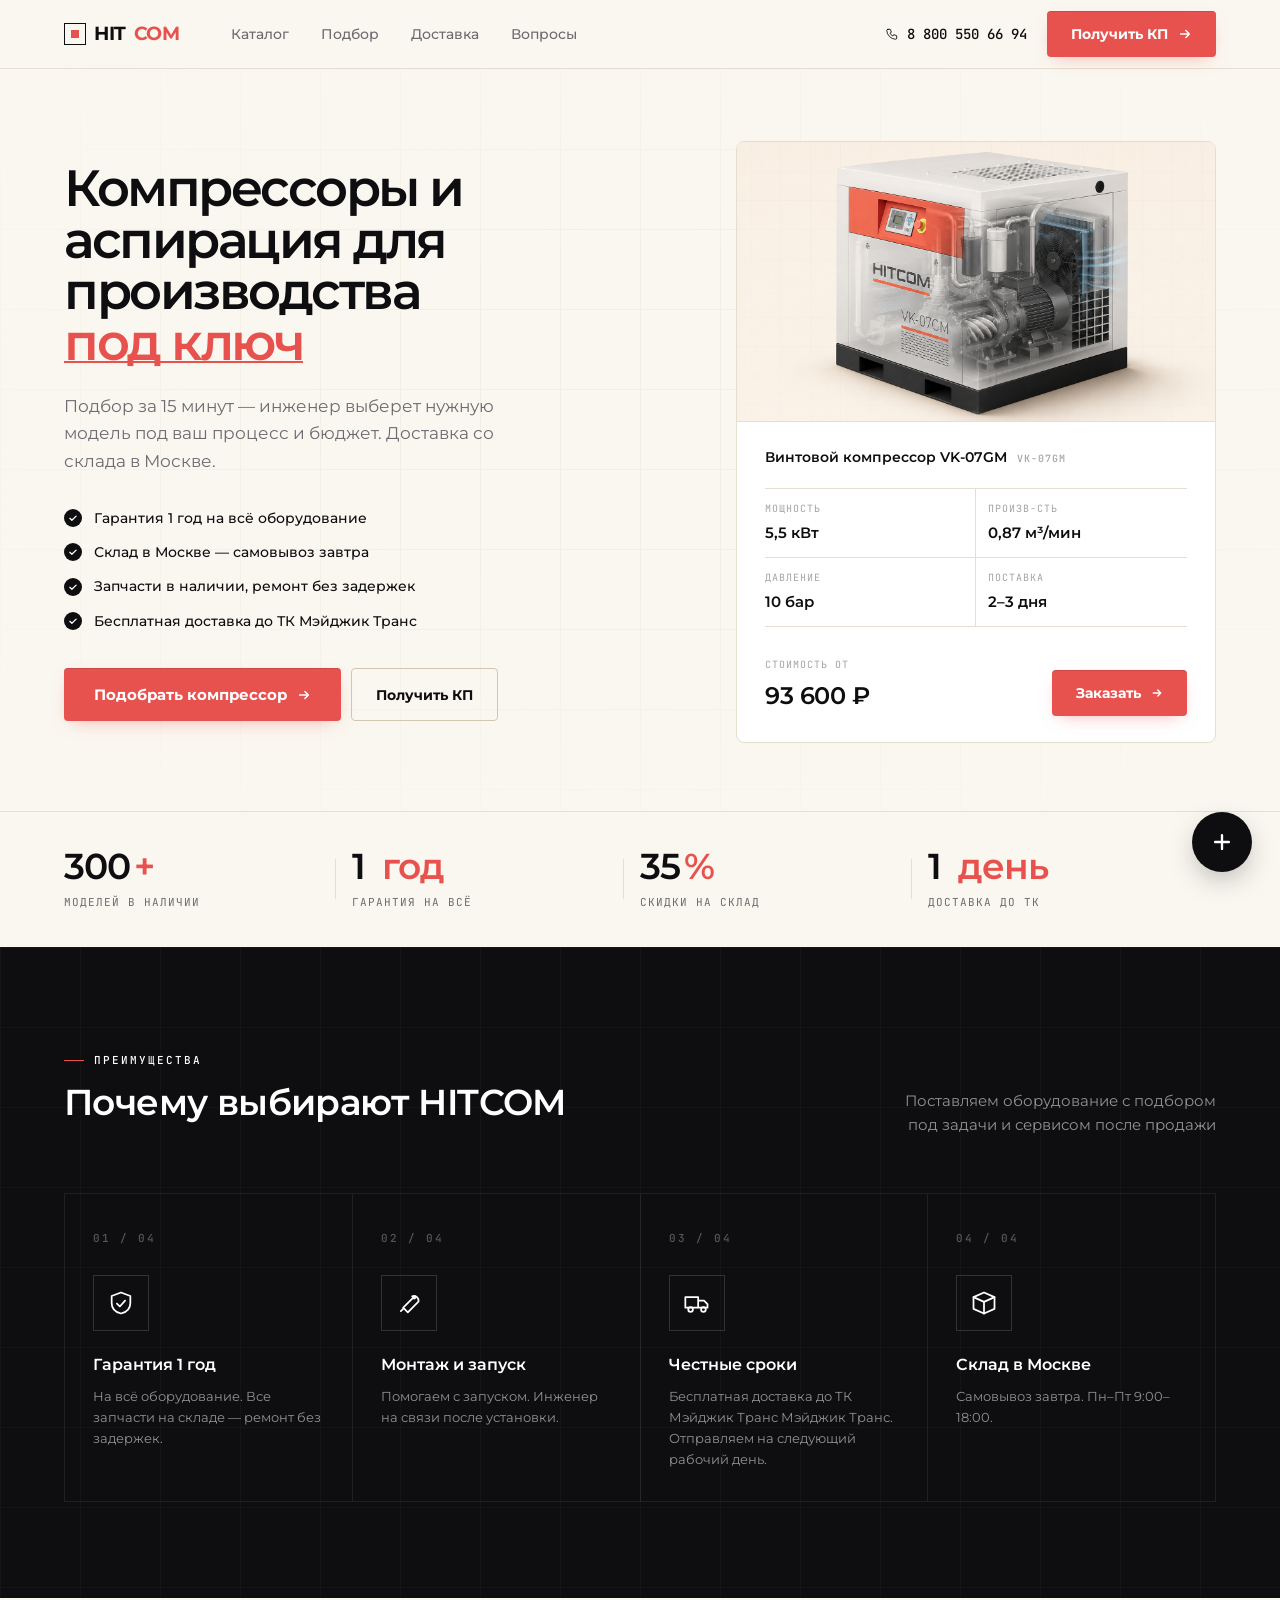
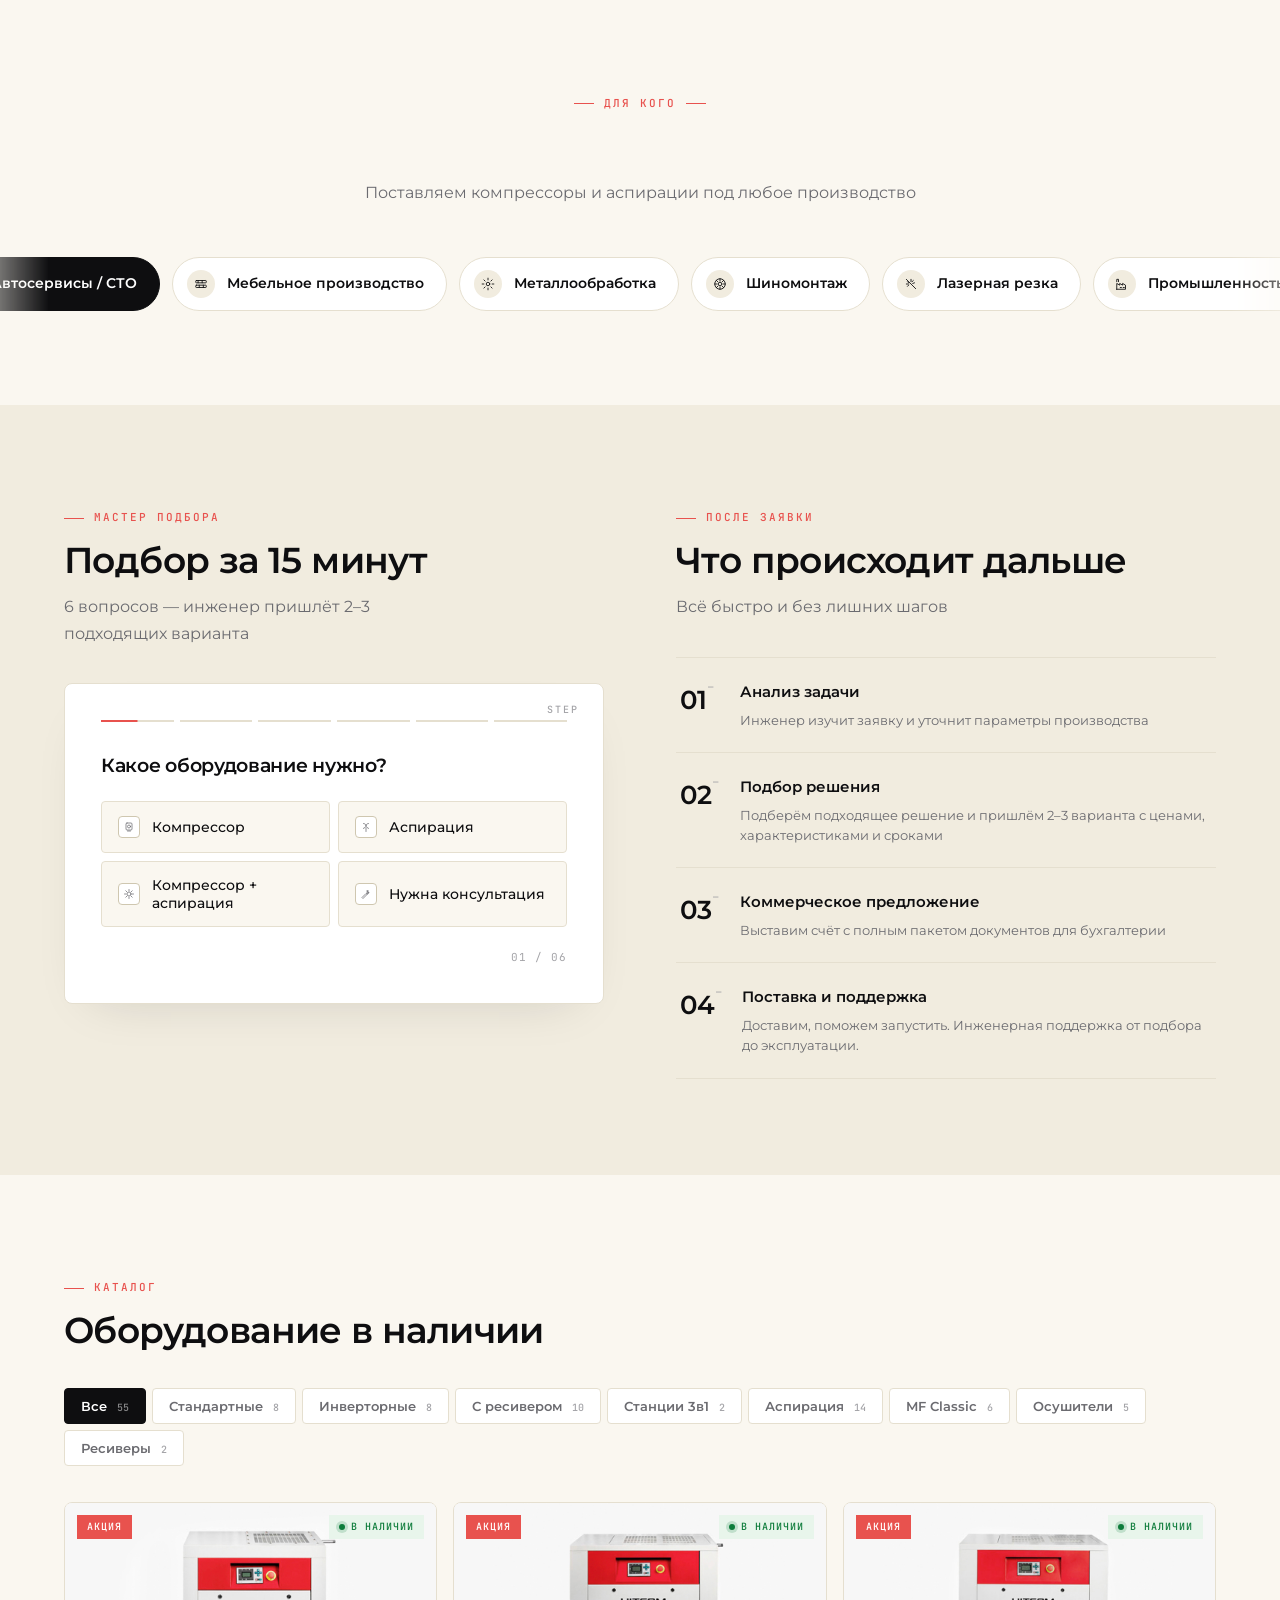
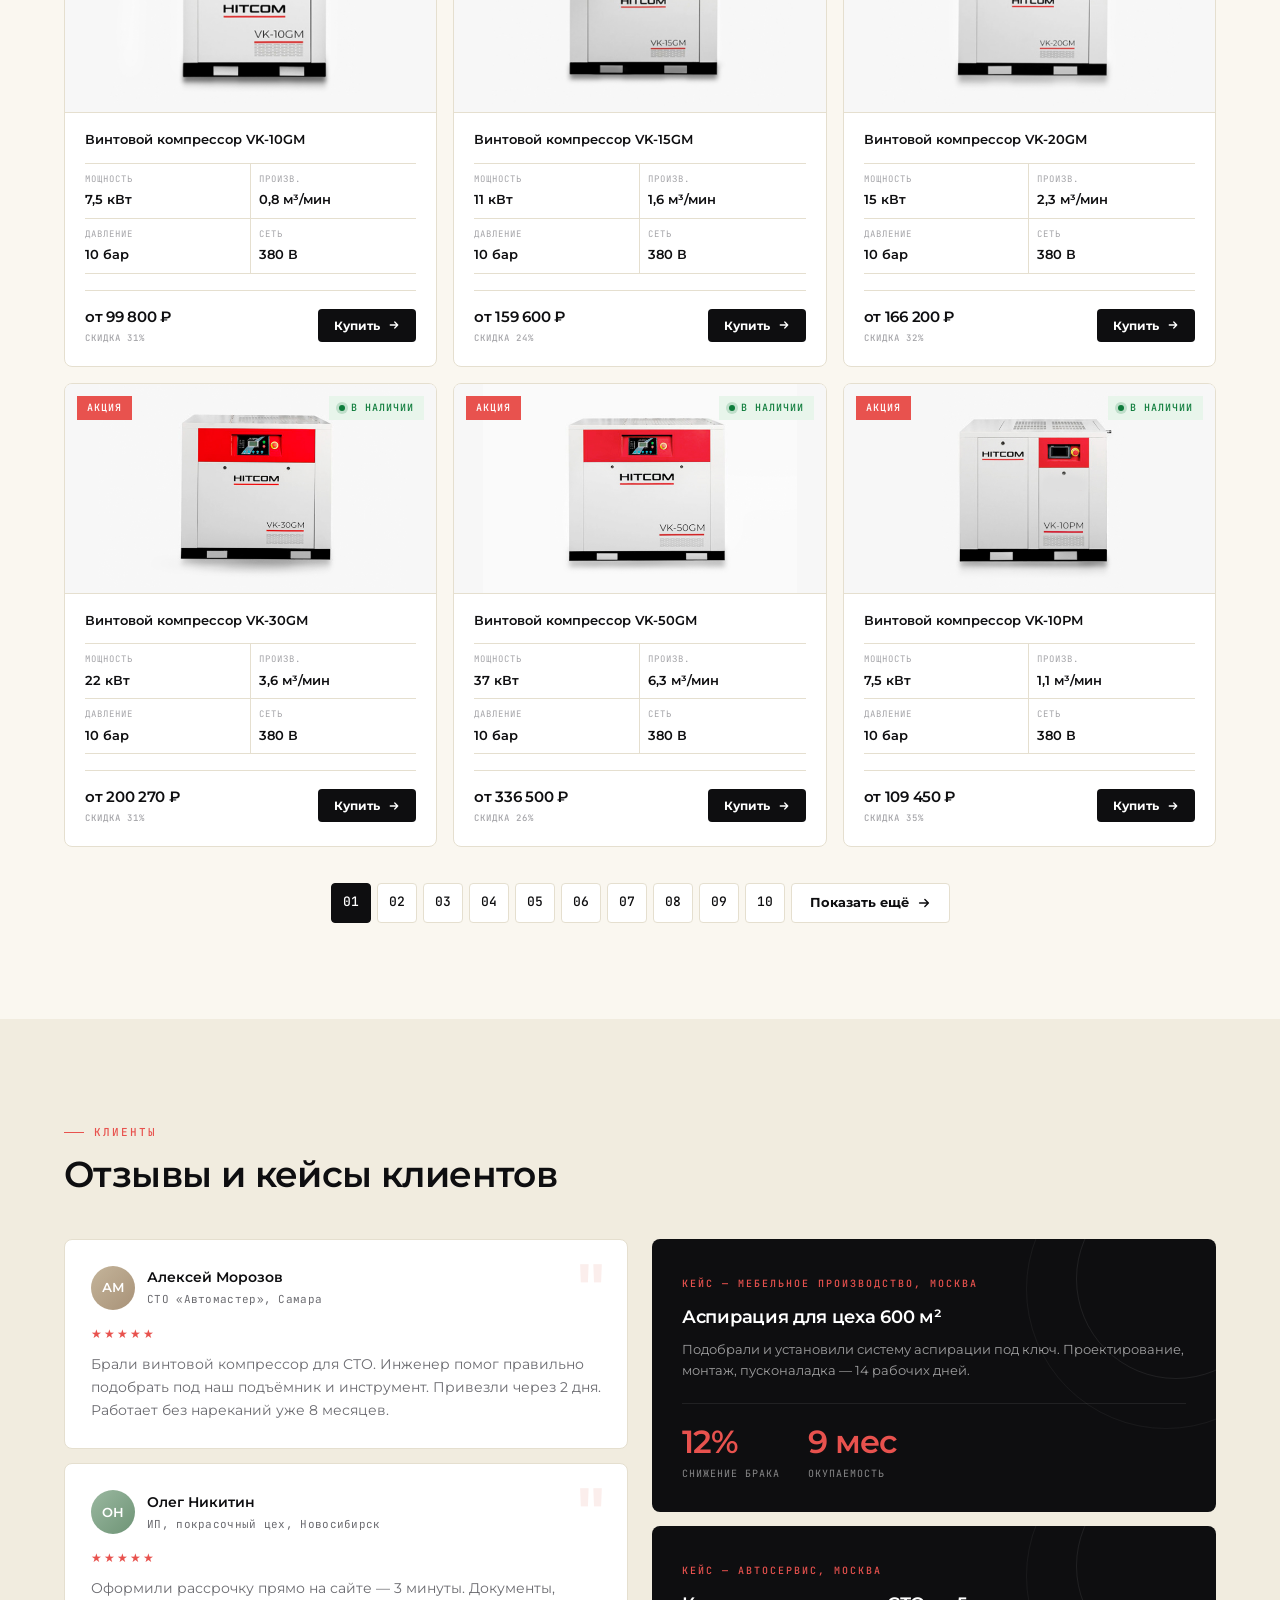
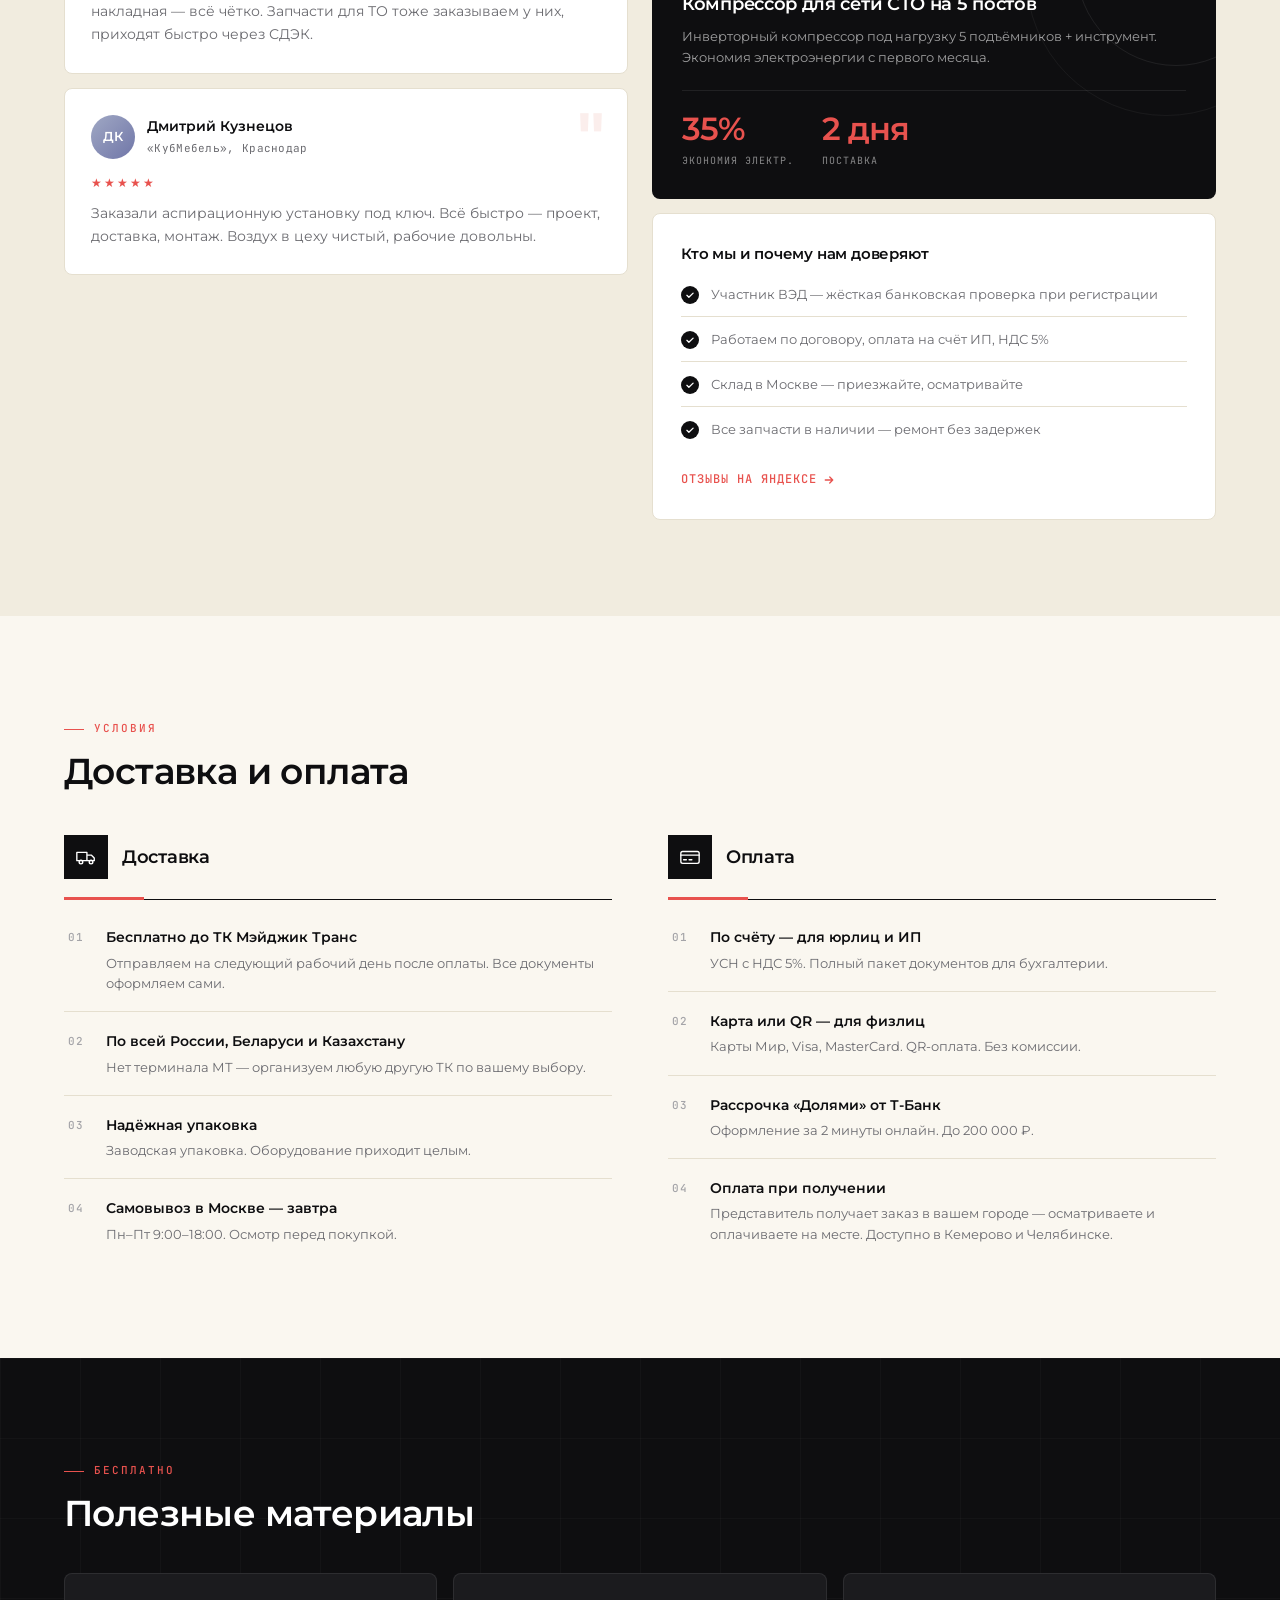
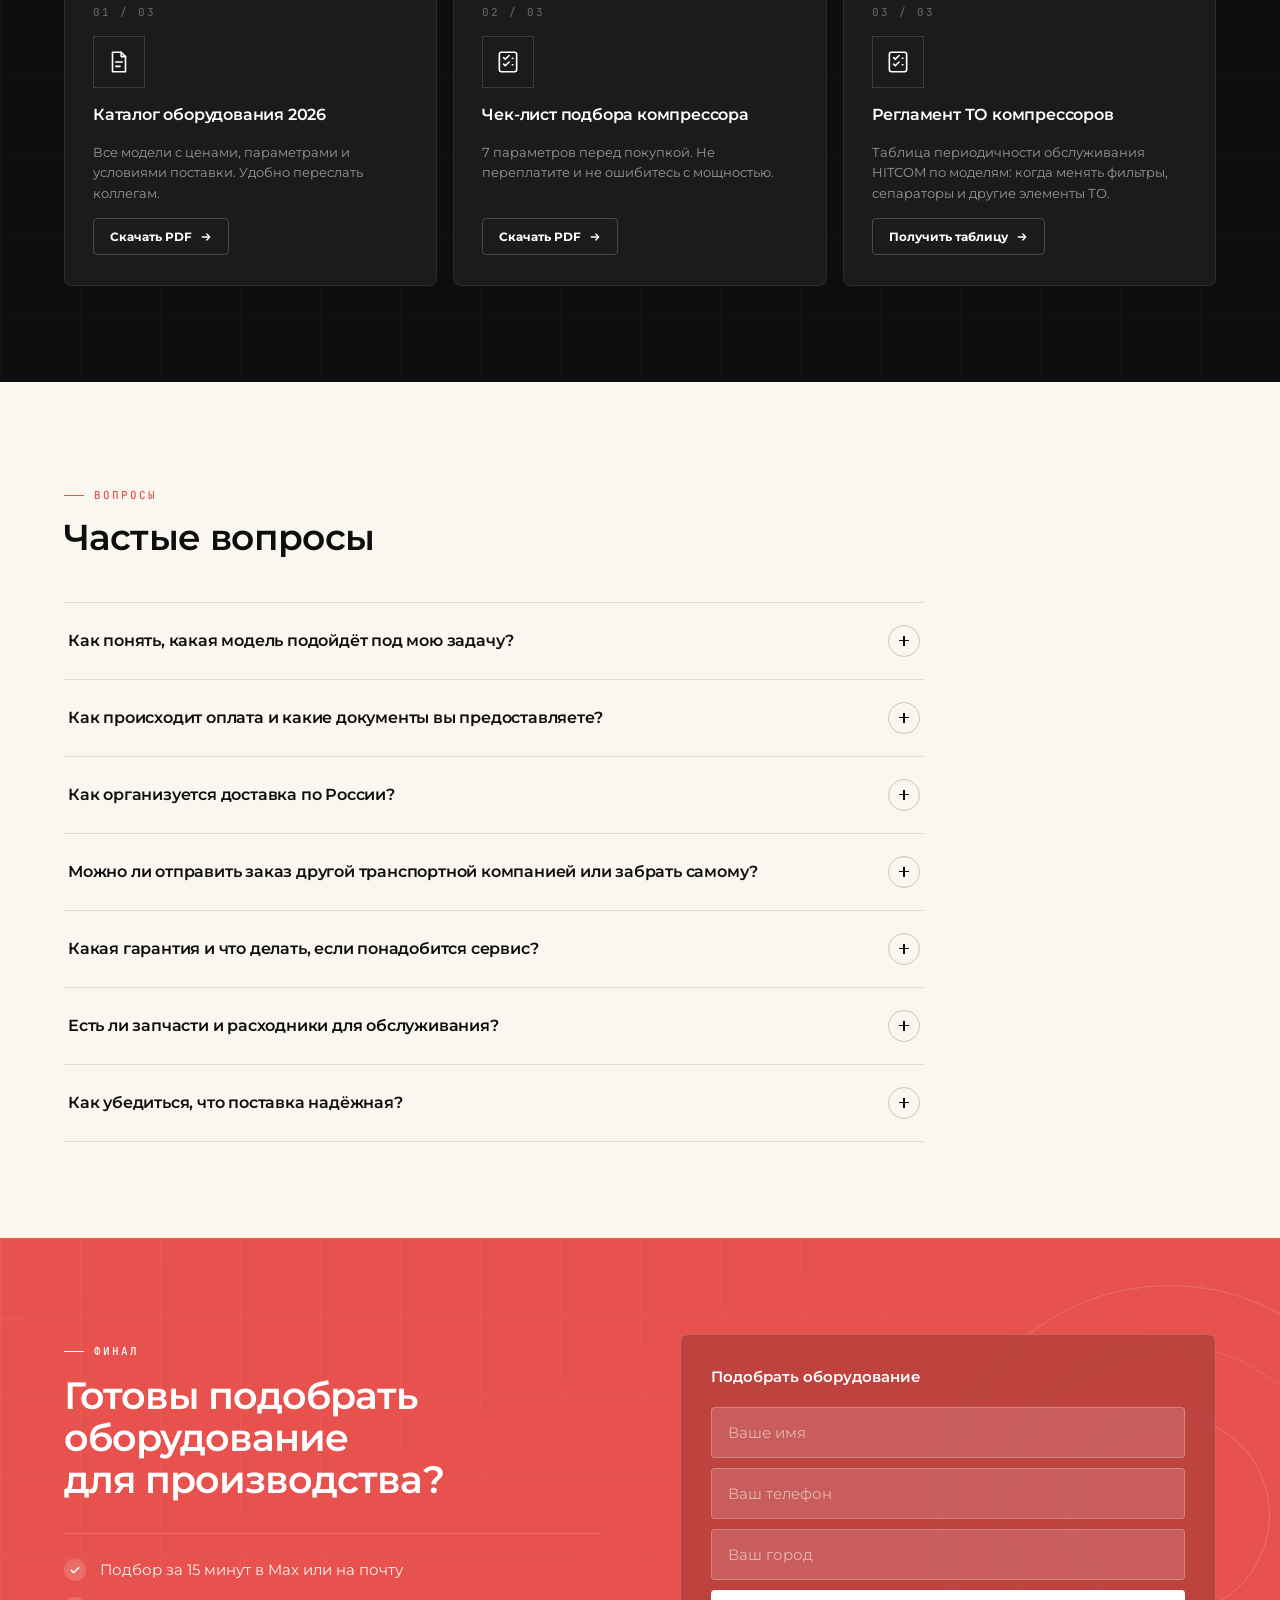
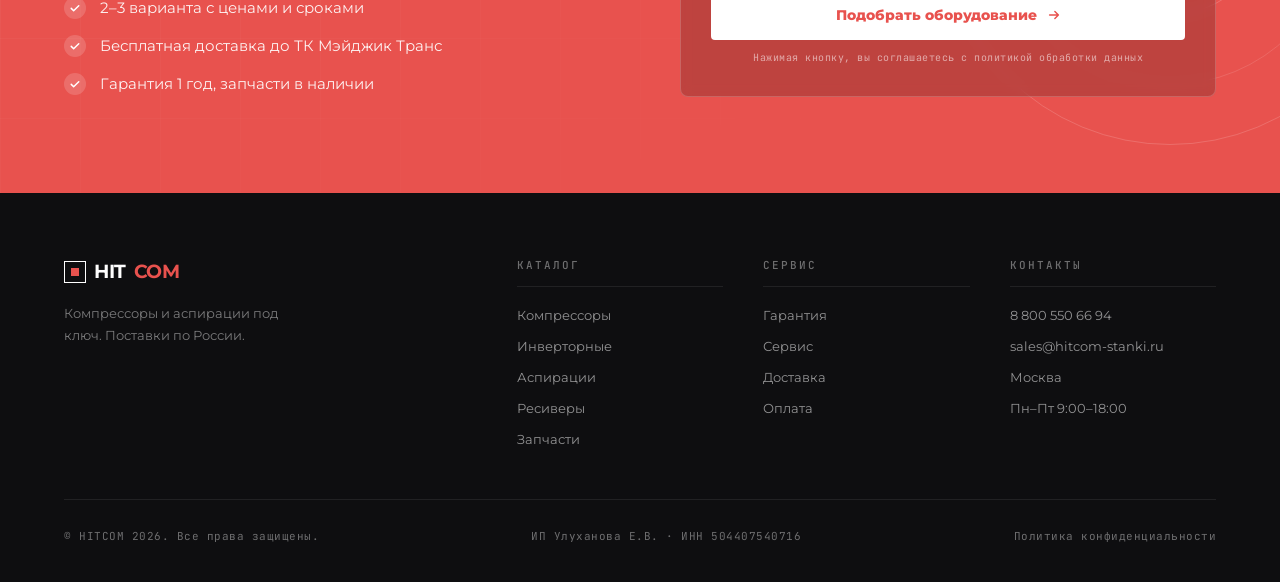
==== commit c410e354: "Update Max link and maintenance lead magnet" ====
--- a/index.html
+++ b/index.html
@@ -1726,10 +1726,10 @@
       </div>
       <div class="lmc reveal" data-d="3">
         <div class="lm-num">03 / 03</div>
-        <div class="lm-ico"><svg><use href="#i-blueprint"/></svg></div>
-        <div class="lm-t">Типовой проект аспирации</div>
-        <div class="lm-d">Пример для цеха 300 м² с расчётом производительности и схемой.</div>
-        <button class="lm-btn" onclick="openPop('mag')">Скачать PDF <svg width="12" height="12"><use href="#i-arrow"/></svg></button>
+        <div class="lm-ico"><svg><use href="#i-checklist"/></svg></div>
+        <div class="lm-t">Регламент ТО компрессоров</div>
+        <div class="lm-d">Таблица периодичности обслуживания HITCOM по моделям: когда менять фильтры, сепараторы и другие элементы ТО.</div>
+        <button class="lm-btn" onclick="openPop('mag')">Получить таблицу <svg width="12" height="12"><use href="#i-arrow"/></svg></button>
       </div>
     </div>
   </div>
@@ -1803,7 +1803,7 @@
 <div class="fw">
   <div class="fw-menu" id="fwMenu">
     <a href="tel:+78005506694" class="fwlnk"><span class="fw-ico"><svg><use href="#i-phone"/></svg></span>8 800 550 66 94</a>
-    <a href="https://wa.me/79236226694" class="fwlnk"><span class="fw-ico"><svg><use href="#i-chat"/></svg></span>Max</a>
+    <a href="https://max.ru/u/f9LHodD0cOK2_pzywAu6JKtp91ZIhop09aqGhfPTrTokdhy2OUk1_NpSIuc" class="fwlnk"><span class="fw-ico"><svg><use href="#i-chat"/></svg></span>Max</a>
     <button class="fwlnk" onclick="openPop('call');document.getElementById('fwMenu').classList.remove('open');document.getElementById('fwTog').classList.remove('on')"><span class="fw-ico"><svg><use href="#i-flash"/></svg></span>Перезвоним за 2 мин</button>
   </div>
   <button class="fwtog" id="fwTog" onclick="this.classList.toggle('on');document.getElementById('fwMenu').classList.toggle('open')">
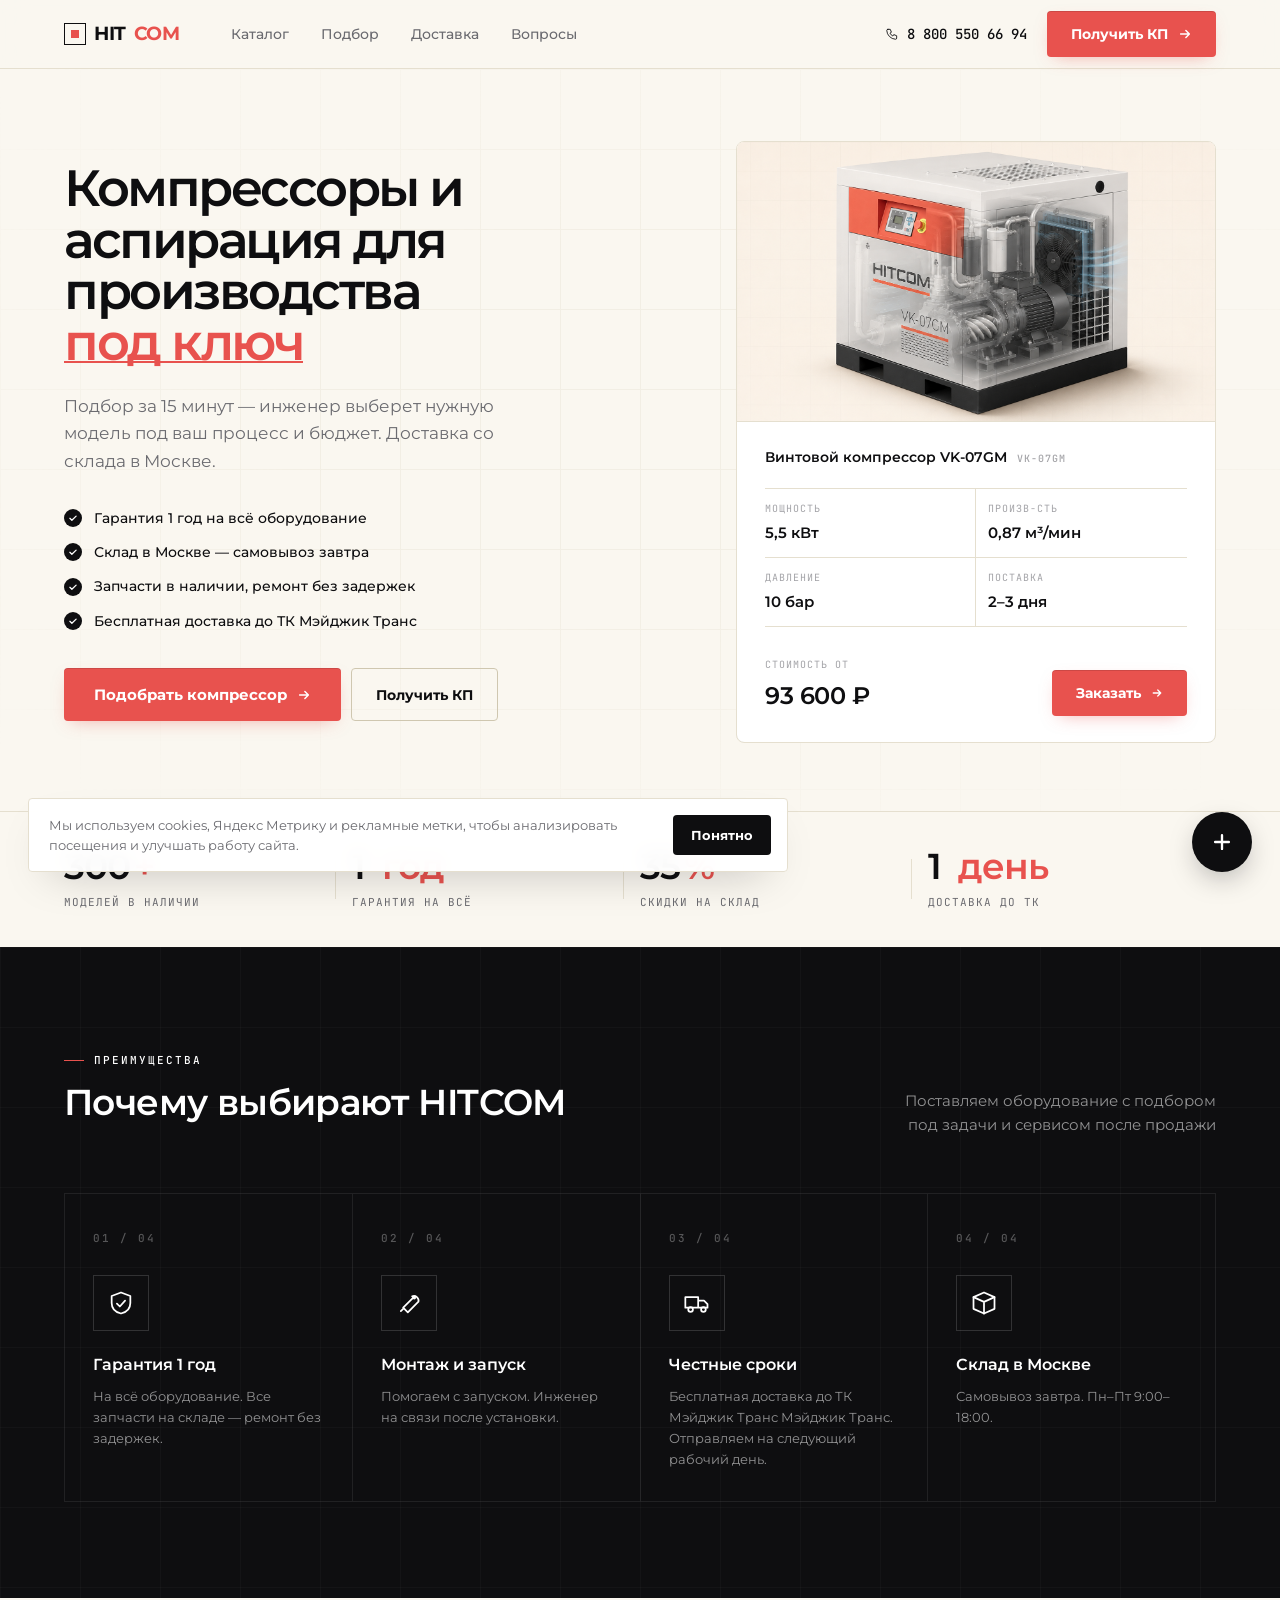
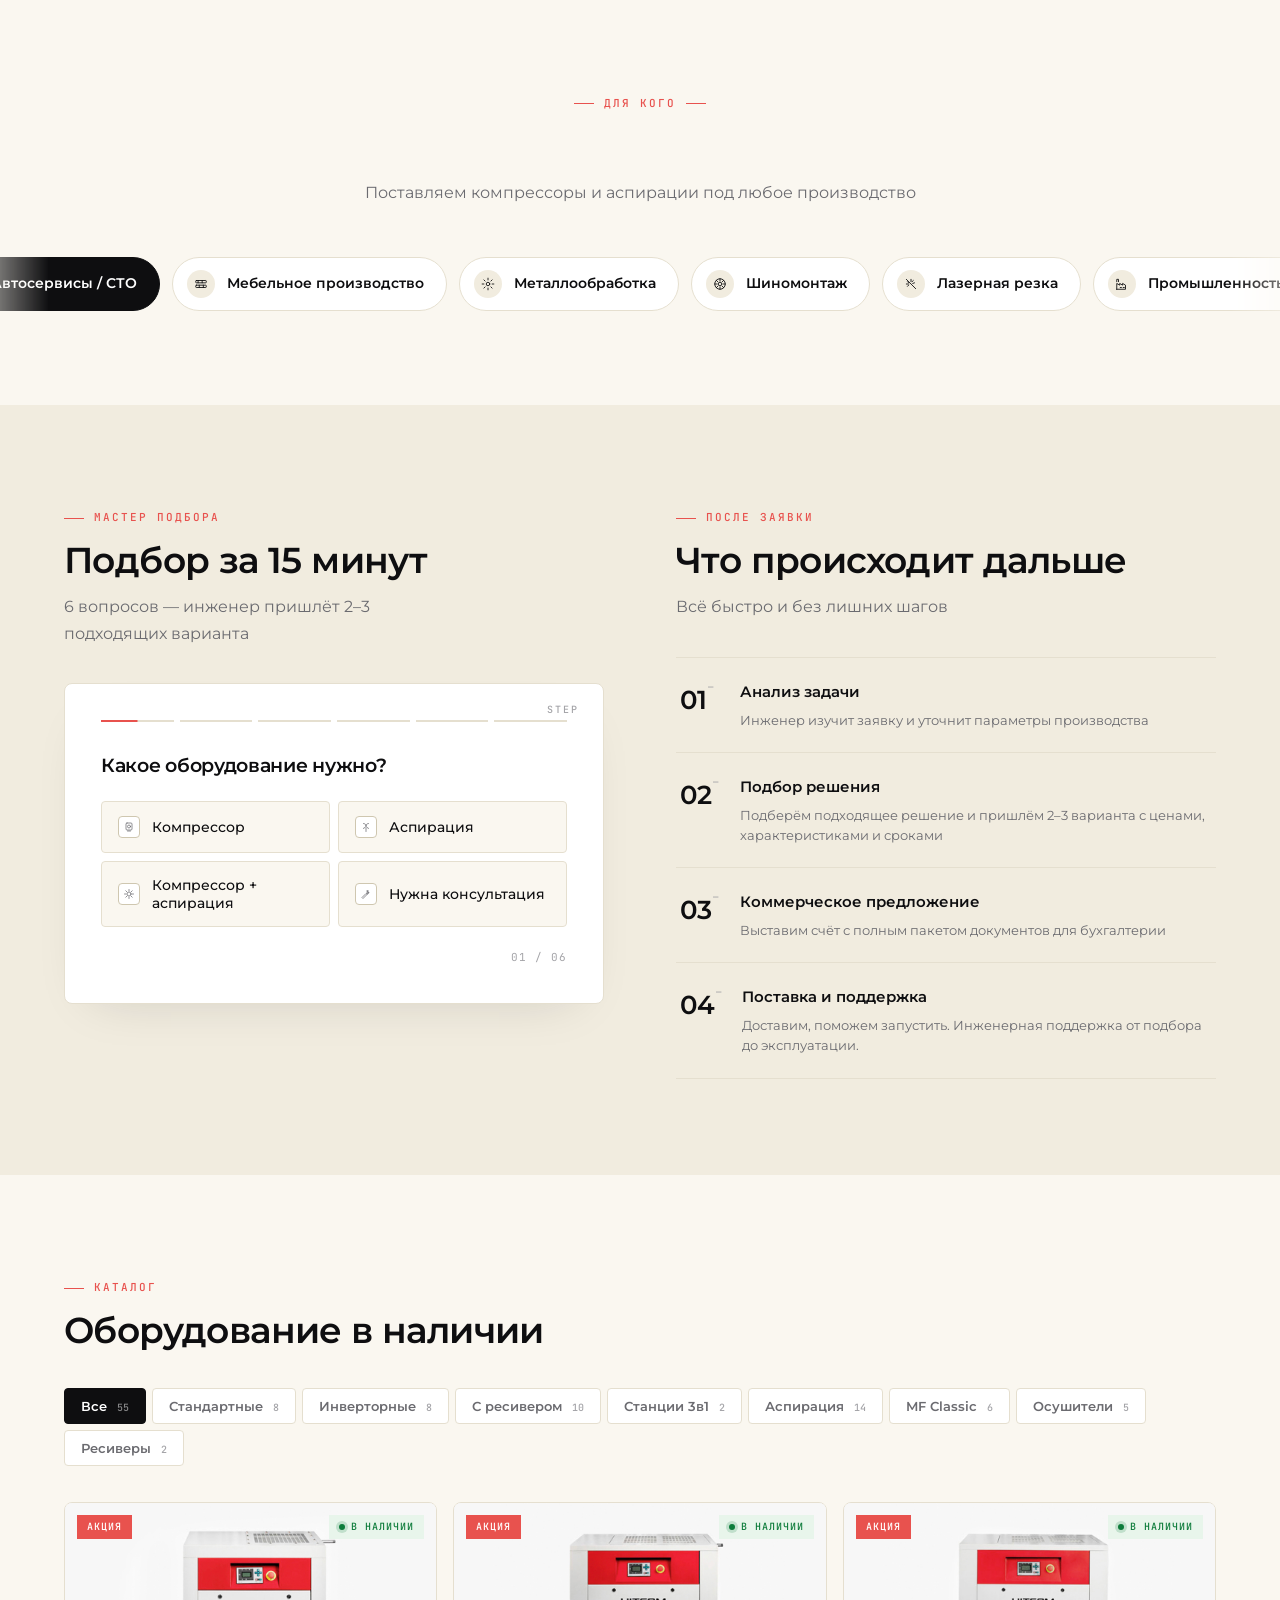
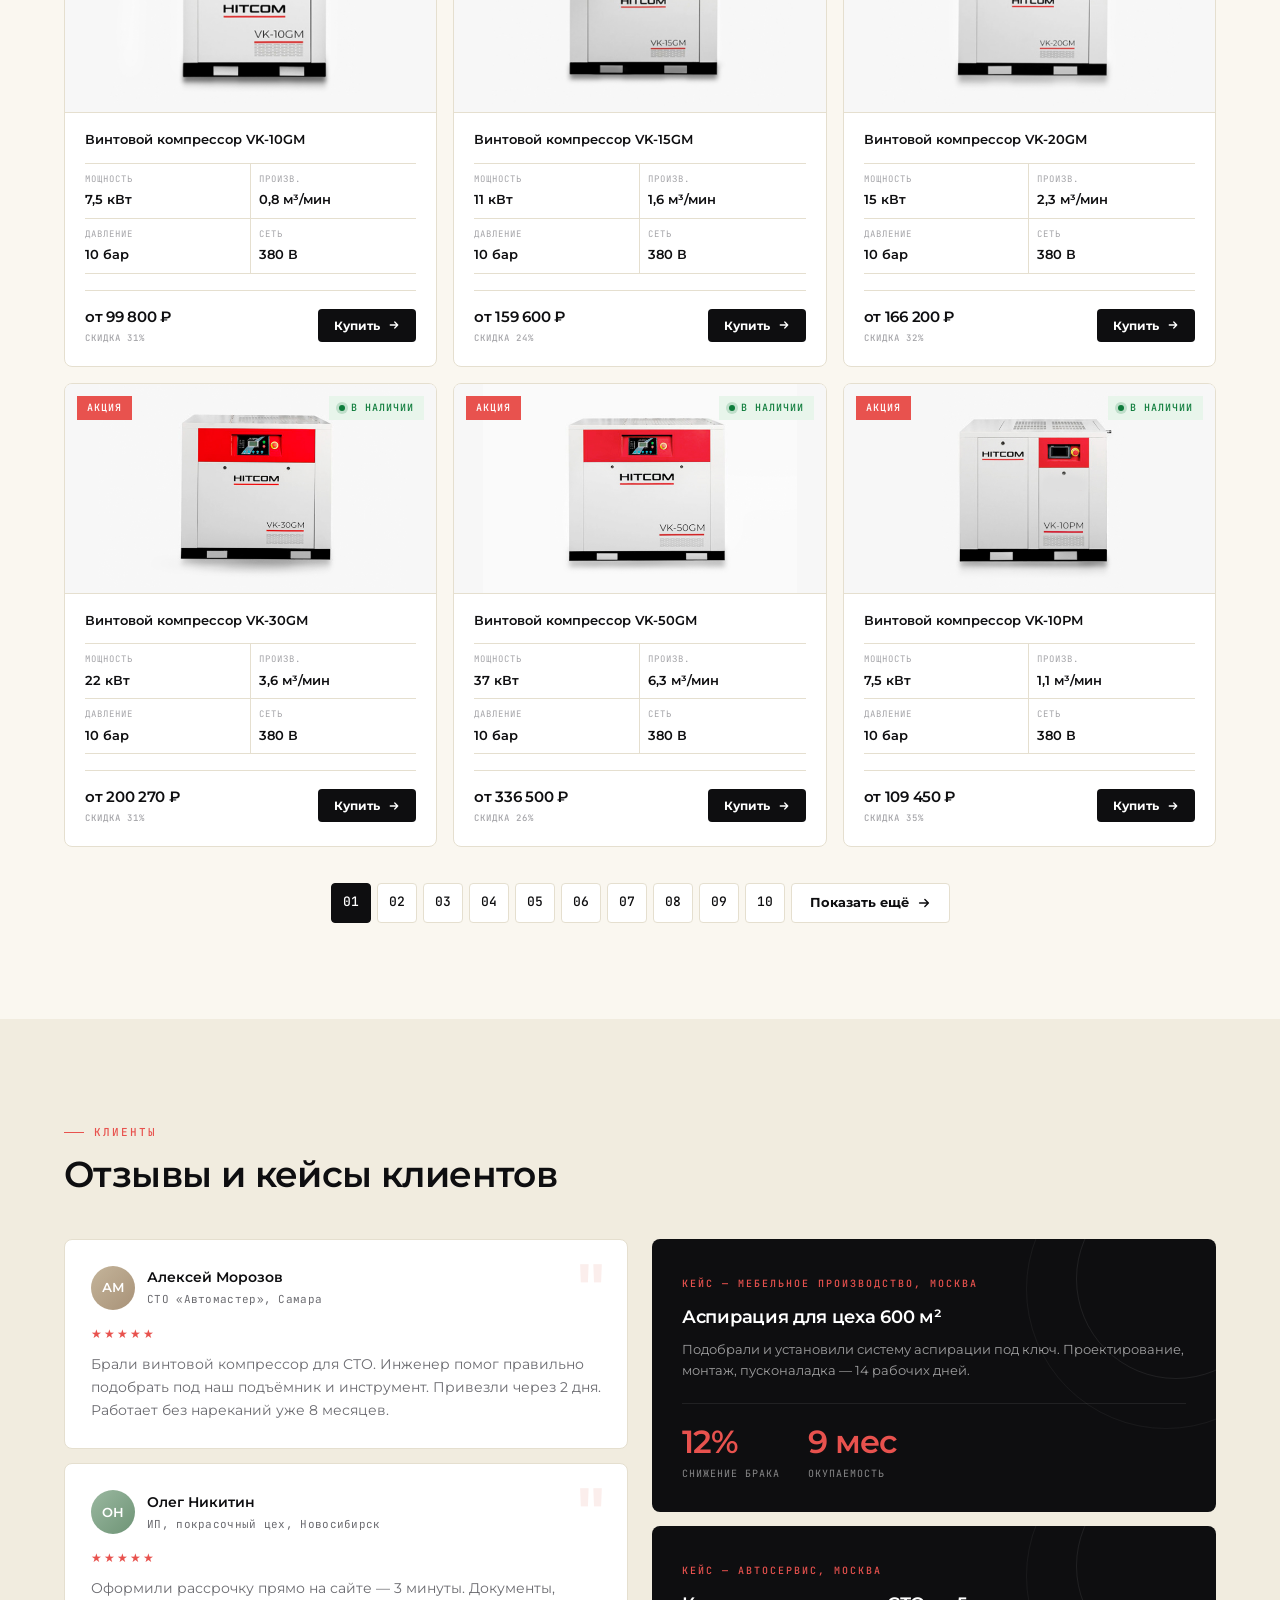
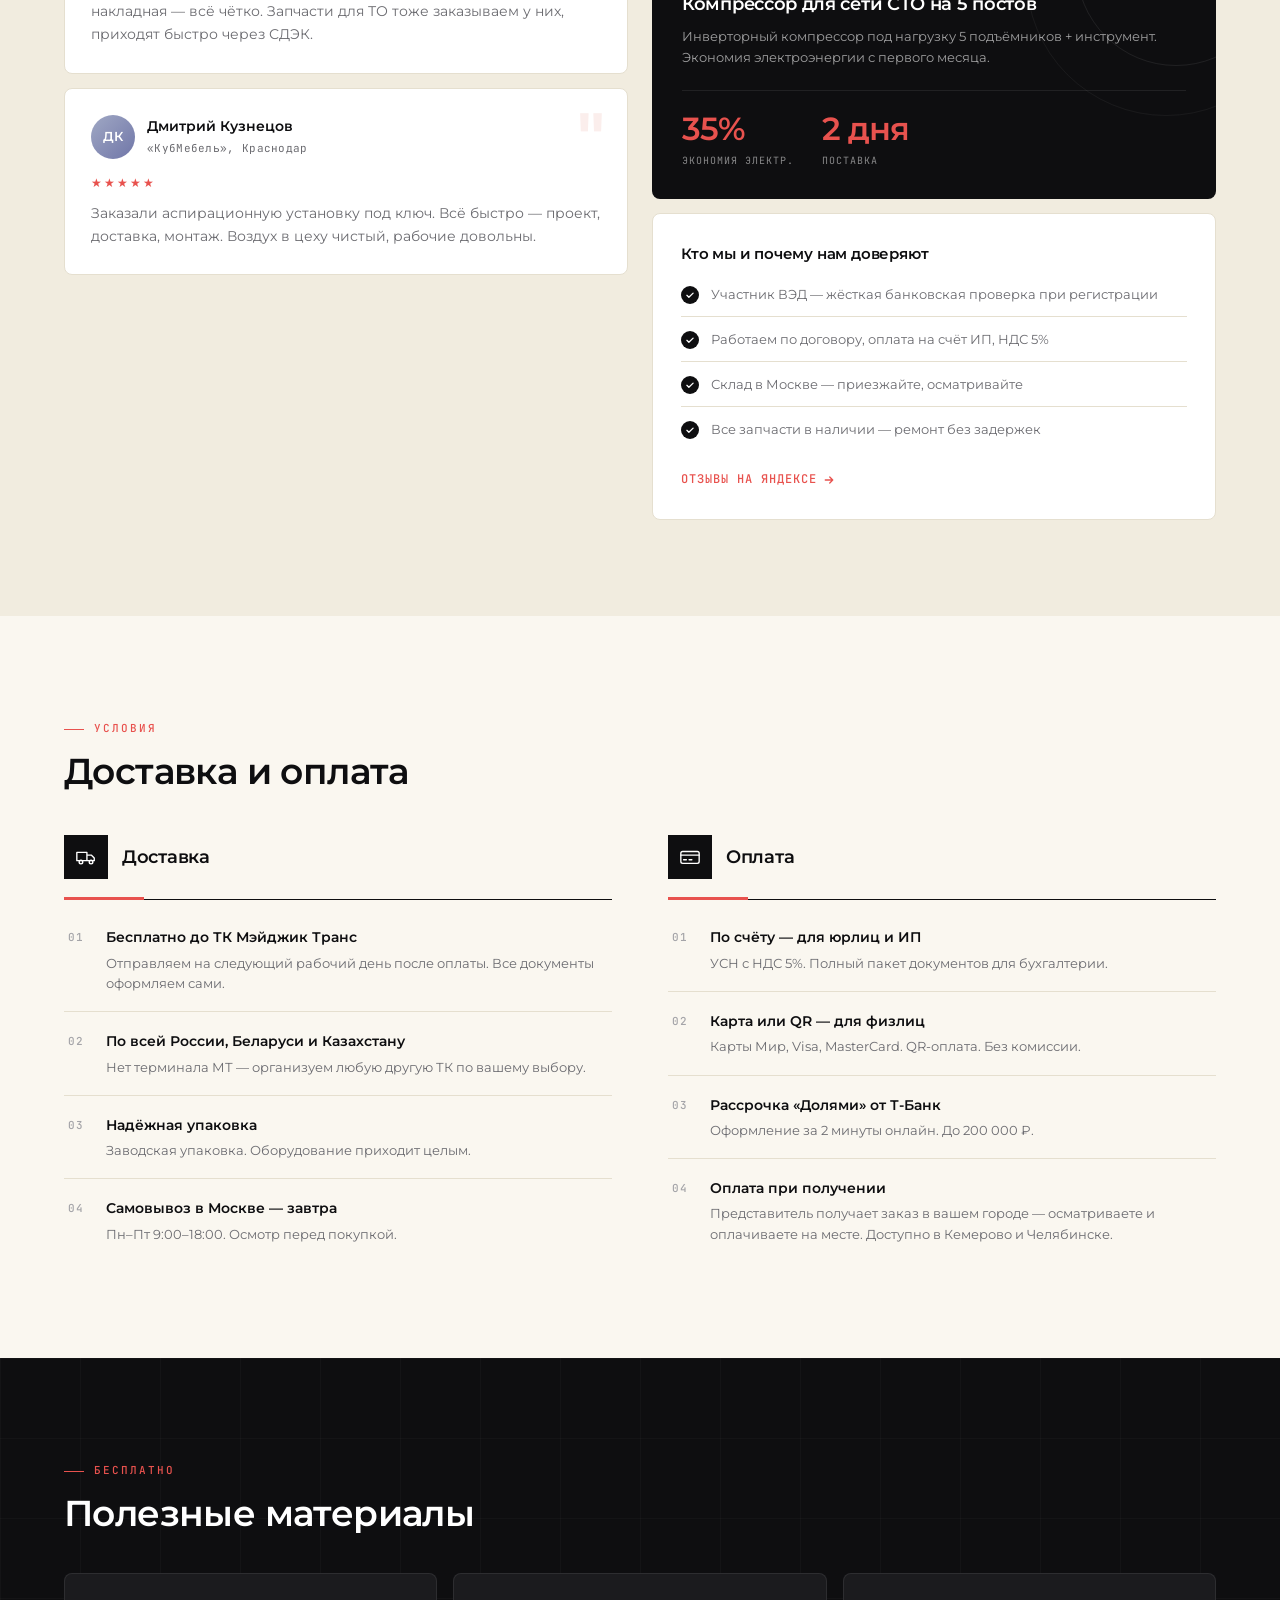
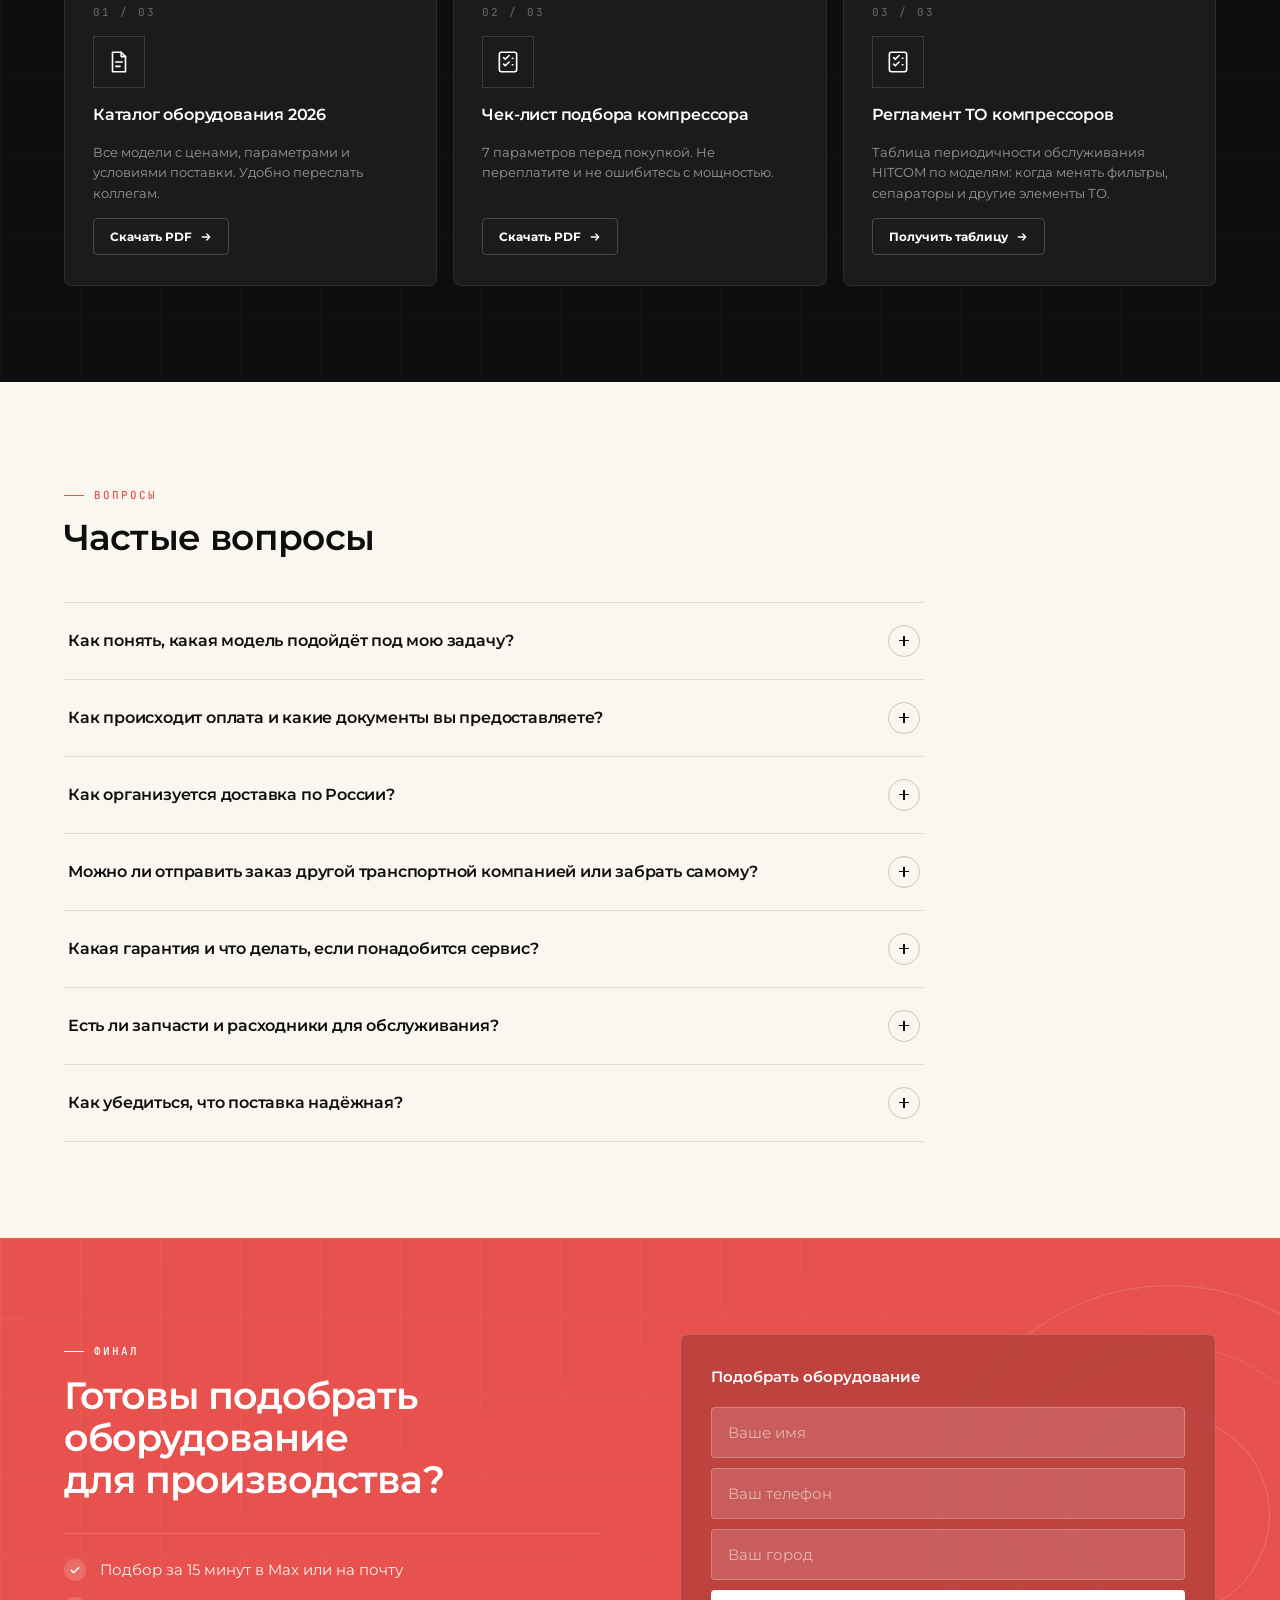
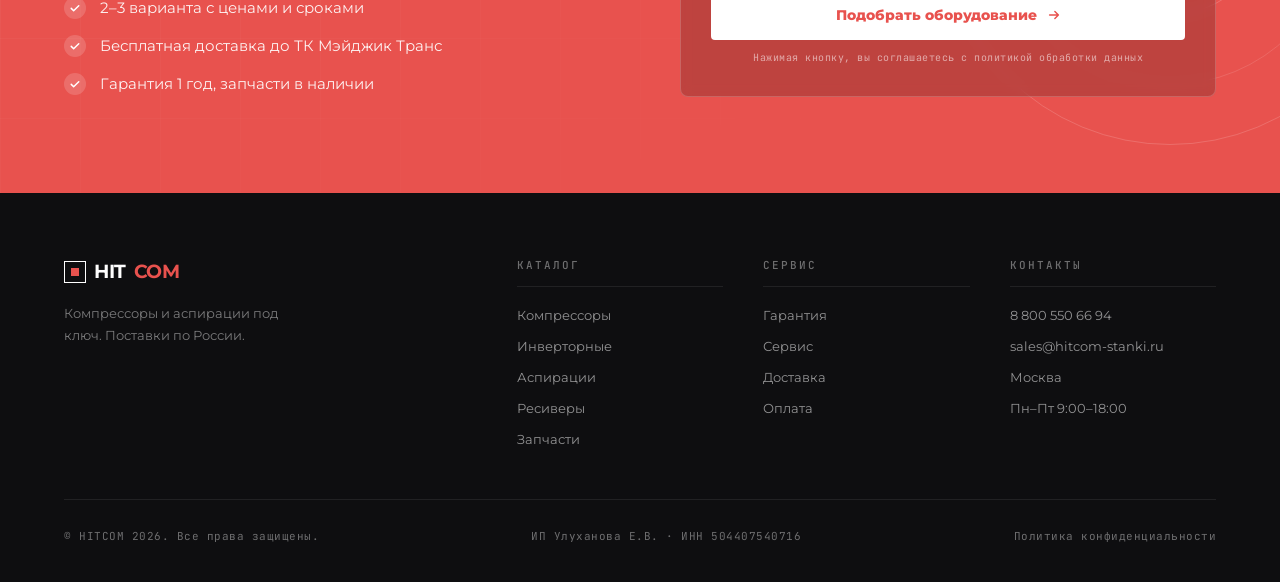
==== commit 50588a13: "Add attribution tracking and cookie notice" ====
--- a/index.html
+++ b/index.html
@@ -10,6 +10,19 @@
 <link rel="preconnect" href="https://fonts.gstatic.com" crossorigin>
 <link href="https://fonts.googleapis.com/css2?family=Montserrat:wght@400;500;600;700;800&family=JetBrains+Mono:wght@400;500;600&display=swap" rel="stylesheet">
 <link rel="stylesheet" href="css/style.css">
+<!-- Yandex.Metrika counter -->
+<script type="text/javascript">
+    (function(m,e,t,r,i,k,a){
+        m[i]=m[i]||function(){(m[i].a=m[i].a||[]).push(arguments)};
+        m[i].l=1*new Date();
+        for (var j = 0; j < document.scripts.length; j++) {if (document.scripts[j].src === r) { return; }}
+        k=e.createElement(t),a=e.getElementsByTagName(t)[0],k.async=1,k.src=r,a.parentNode.insertBefore(k,a)
+    })(window, document,'script','https://mc.yandex.ru/metrika/tag.js?id=109608960', 'ym');
+
+    ym(109608960, 'init', {ssr:true, webvisor:true, clickmap:true, ecommerce:"dataLayer", referrer: document.referrer, url: location.href, accurateTrackBounce:true, trackLinks:true});
+</script>
+<noscript><div><img src="https://mc.yandex.ru/watch/109608960" style="position:absolute; left:-9999px;" alt="" /></div></noscript>
+<!-- /Yandex.Metrika counter -->
 </head>
 <body class="notranslate" translate="no">
 
@@ -74,7 +87,7 @@
       <a href="#faq" onclick="closeNav()">Вопросы</a>
     </nav>
     <div class="h-r">
-      <a href="tel:+78005506694" class="h-phone"><svg width="14" height="14"><use href="#i-phone"/></svg>8 800 550 66 94</a>
+      <a href="tel:+78005506694" class="h-phone" onclick="metrikaGoal('header_phone_click')"><svg width="14" height="14"><use href="#i-phone"/></svg>8 800 550 66 94</a>
       <button class="nav-tog" id="navTog" onclick="toggleNav()" aria-label="Меню"><span></span><span></span><span></span></button>
       <button class="btn btn-r" onclick="openPop('kp')">Получить КП <svg width="14" height="14"><use href="#i-arrow"/></svg></button>
     </div>
@@ -95,8 +108,8 @@
         <div class="hck"><span class="hck-dot"><svg width="10" height="10" style="color:#fff"><use href="#i-check"/></svg></span>Бесплатная доставка до ТК Мэйджик Транс</div>
       </div>
       <div class="hero-cta">
-        <button class="btn btn-r lg" onclick="document.getElementById('quiz').scrollIntoView({behavior:'smooth'})">Подобрать компрессор <svg width="14" height="14"><use href="#i-arrow"/></svg></button>
-        <button class="btn btn-o" onclick="openPop('kp')">Получить КП</button>
+        <button class="btn btn-r lg" onclick="metrikaGoal('hero_quiz_click');metrikaGoal('quiz_start');document.getElementById('quiz').scrollIntoView({behavior:'smooth'})">Подобрать компрессор <svg width="14" height="14"><use href="#i-arrow"/></svg></button>
+        <button class="btn btn-o" onclick="metrikaGoal('hero_kp_click');openPop('kp')">Получить КП</button>
       </div>
     </div>
 
@@ -120,7 +133,7 @@
               <small>Стоимость от</small>
               <strong>93 600 ₽</strong>
             </div>
-            <button class="btn btn-r" onclick="openPop('price')">Заказать <svg width="12" height="12"><use href="#i-arrow"/></svg></button>
+            <button class="btn btn-r" onclick="metrikaGoal('hero_price_click');openPop('price')">Заказать <svg width="12" height="12"><use href="#i-arrow"/></svg></button>
           </div>
         </div>
       </div>
@@ -1715,21 +1728,21 @@
         <div class="lm-ico"><svg><use href="#i-doc"/></svg></div>
         <div class="lm-t">Каталог оборудования 2026</div>
         <div class="lm-d">Все модели с ценами, параметрами и условиями поставки. Удобно переслать коллегам.</div>
-        <button class="lm-btn" onclick="openPop('mag')">Скачать PDF <svg width="12" height="12"><use href="#i-arrow"/></svg></button>
+        <button class="lm-btn" onclick="metrikaGoal('leadmag_catalog_click');openPop('mag')">Скачать PDF <svg width="12" height="12"><use href="#i-arrow"/></svg></button>
       </div>
       <div class="lmc reveal" data-d="2">
         <div class="lm-num">02 / 03</div>
         <div class="lm-ico"><svg><use href="#i-checklist"/></svg></div>
         <div class="lm-t">Чек-лист подбора компрессора</div>
         <div class="lm-d">7 параметров перед покупкой. Не переплатите и не ошибитесь с мощностью.</div>
-        <button class="lm-btn" onclick="openPop('mag')">Скачать PDF <svg width="12" height="12"><use href="#i-arrow"/></svg></button>
+        <button class="lm-btn" onclick="metrikaGoal('leadmag_checklist_click');openPop('mag')">Скачать PDF <svg width="12" height="12"><use href="#i-arrow"/></svg></button>
       </div>
       <div class="lmc reveal" data-d="3">
         <div class="lm-num">03 / 03</div>
         <div class="lm-ico"><svg><use href="#i-checklist"/></svg></div>
         <div class="lm-t">Регламент ТО компрессоров</div>
         <div class="lm-d">Таблица периодичности обслуживания HITCOM по моделям: когда менять фильтры, сепараторы и другие элементы ТО.</div>
-        <button class="lm-btn" onclick="openPop('mag')">Получить таблицу <svg width="12" height="12"><use href="#i-arrow"/></svg></button>
+        <button class="lm-btn" onclick="metrikaGoal('leadmag_maintenance_click');openPop('mag')">Получить таблицу <svg width="12" height="12"><use href="#i-arrow"/></svg></button>
       </div>
     </div>
   </div>
@@ -1789,7 +1802,7 @@
       </div>
       <div class="fcol"><div class="fc-t">Каталог</div><a href="#">Компрессоры</a><a href="#">Инверторные</a><a href="#">Аспирации</a><a href="#">Ресиверы</a><a href="#">Запчасти</a></div>
       <div class="fcol"><div class="fc-t">Сервис</div><a href="#">Гарантия</a><a href="#">Сервис</a><a href="#">Доставка</a><a href="#">Оплата</a></div>
-      <div class="fcol"><div class="fc-t">Контакты</div><a href="tel:+78005506694">8 800 550 66 94</a><a href="#">sales@hitcom-stanki.ru</a><a href="#">Москва</a><a href="#">Пн–Пт 9:00–18:00</a></div>
+      <div class="fcol"><div class="fc-t">Контакты</div><a href="tel:+78005506694" onclick="metrikaGoal('footer_phone_click')">8 800 550 66 94</a><a href="#">sales@hitcom-stanki.ru</a><a href="#">Москва</a><a href="#">Пн–Пт 9:00–18:00</a></div>
     </div>
     <div class="foot-bot">
       <span>© HITCOM 2026. Все права защищены.</span>
@@ -1802,13 +1815,19 @@
 <!-- ══════════ ПЛАВАЮЩИЙ ВИДЖЕТ ══════════ -->
 <div class="fw">
   <div class="fw-menu" id="fwMenu">
-    <a href="tel:+78005506694" class="fwlnk"><span class="fw-ico"><svg><use href="#i-phone"/></svg></span>8 800 550 66 94</a>
-    <a href="https://max.ru/u/f9LHodD0cOK2_pzywAu6JKtp91ZIhop09aqGhfPTrTokdhy2OUk1_NpSIuc" class="fwlnk"><span class="fw-ico"><svg><use href="#i-chat"/></svg></span>Max</a>
-    <button class="fwlnk" onclick="openPop('call');document.getElementById('fwMenu').classList.remove('open');document.getElementById('fwTog').classList.remove('on')"><span class="fw-ico"><svg><use href="#i-flash"/></svg></span>Перезвоним за 2 мин</button>
+    <a href="tel:+78005506694" class="fwlnk" onclick="metrikaGoal('widget_phone_click')"><span class="fw-ico"><svg><use href="#i-phone"/></svg></span>8 800 550 66 94</a>
+    <a href="https://max.ru/u/f9LHodD0cOK2_pzywAu6JKtp91ZIhop09aqGhfPTrTokdhy2OUk1_NpSIuc" class="fwlnk" onclick="metrikaGoal('widget_max_click')"><span class="fw-ico"><svg><use href="#i-chat"/></svg></span>Max</a>
+    <button class="fwlnk" onclick="metrikaGoal('widget_callback_click');openPop('call');closeWidget()"><span class="fw-ico"><svg><use href="#i-flash"/></svg></span>Перезвоним за 2 мин</button>
   </div>
-  <button class="fwtog" id="fwTog" onclick="this.classList.toggle('on');document.getElementById('fwMenu').classList.toggle('open')">
+  <button class="fwtog" id="fwTog" onclick="toggleWidget()">
     <svg><use href="#i-plus"/></svg>
   </button>
+</div>
+
+<!-- ══════════ COOKIE NOTICE ══════════ -->
+<div class="cookie-note" id="cookieNote" hidden>
+  <div class="cookie-note-text">Мы используем cookies, Яндекс Метрику и рекламные метки, чтобы анализировать посещения и улучшать работу сайта.</div>
+  <button class="cookie-note-btn" onclick="acceptCookieNotice()">Понятно</button>
 </div>
 
 <!-- ══════════ ПОПАП ══════════ -->
--- a/css/style.css
+++ b/css/style.css
@@ -584,6 +584,42 @@
 .fw-ico { width: 34px; height: 34px; border-radius: 50%; display: grid; place-items: center; flex-shrink: 0; background: var(--paper-2); color: var(--ink); transition: all .22s; }
 .fw-ico svg { width: 15px; height: 15px; }
 
+/* ═══ COOKIE NOTICE ═══ */
+.cookie-note {
+  position: fixed;
+  left: 28px;
+  right: 112px;
+  bottom: 28px;
+  z-index: 550;
+  display: flex;
+  align-items: center;
+  justify-content: space-between;
+  gap: 18px;
+  max-width: 760px;
+  padding: 16px 16px 16px 20px;
+  background: rgba(255,255,255,.96);
+  border: 1px solid var(--line);
+  border-radius: var(--r);
+  box-shadow: 0 18px 46px -24px rgba(14,14,16,.34);
+  backdrop-filter: blur(10px);
+}
+.cookie-note[hidden] { display: none; }
+.cookie-note-text { color: var(--steel); font-size: 13px; line-height: 1.55; }
+.cookie-note-btn {
+  flex-shrink: 0;
+  border: none;
+  border-radius: var(--r);
+  background: var(--ink);
+  color: #fff;
+  font-family: var(--fb);
+  font-size: 13px;
+  font-weight: 700;
+  padding: 12px 18px;
+  cursor: pointer;
+  transition: background .22s, transform .22s;
+}
+.cookie-note-btn:hover { background: var(--coral); transform: translateY(-1px); }
+
 /* ═══ ПОПАП ═══ */
 .pop-bg { display: none; position: fixed; inset: 0; z-index: 600; background: rgba(14,14,16,.55); backdrop-filter: blur(6px); align-items: center; justify-content: center; padding: 20px; opacity: 0; transition: opacity .25s; }
 .pop-bg.open { display: flex; opacity: 1; }
@@ -745,6 +781,13 @@
   .foot-g { grid-template-columns: 1fr 1fr; gap: 32px; }
   .foot-brand { grid-column: 1 / -1; }
   .foot-bot { flex-direction: column; align-items: flex-start; gap: 8px; }
+
+  .cookie-note {
+    left: 24px;
+    right: 24px;
+    bottom: 96px;
+    max-width: none;
+  }
 }
 
 /* ═══ 480px — Мобайл ═══ */
@@ -811,6 +854,17 @@
   .fw { right: 16px; bottom: 16px; }
   .fwtog { width: 52px; height: 52px; }
 
+  .cookie-note {
+    left: 16px;
+    right: 16px;
+    bottom: 84px;
+    flex-direction: column;
+    align-items: stretch;
+    gap: 12px;
+    padding: 16px;
+  }
+  .cookie-note-btn { width: 100%; }
+
   /* Попап */
   .pop-box { padding: 28px 20px; }
 }
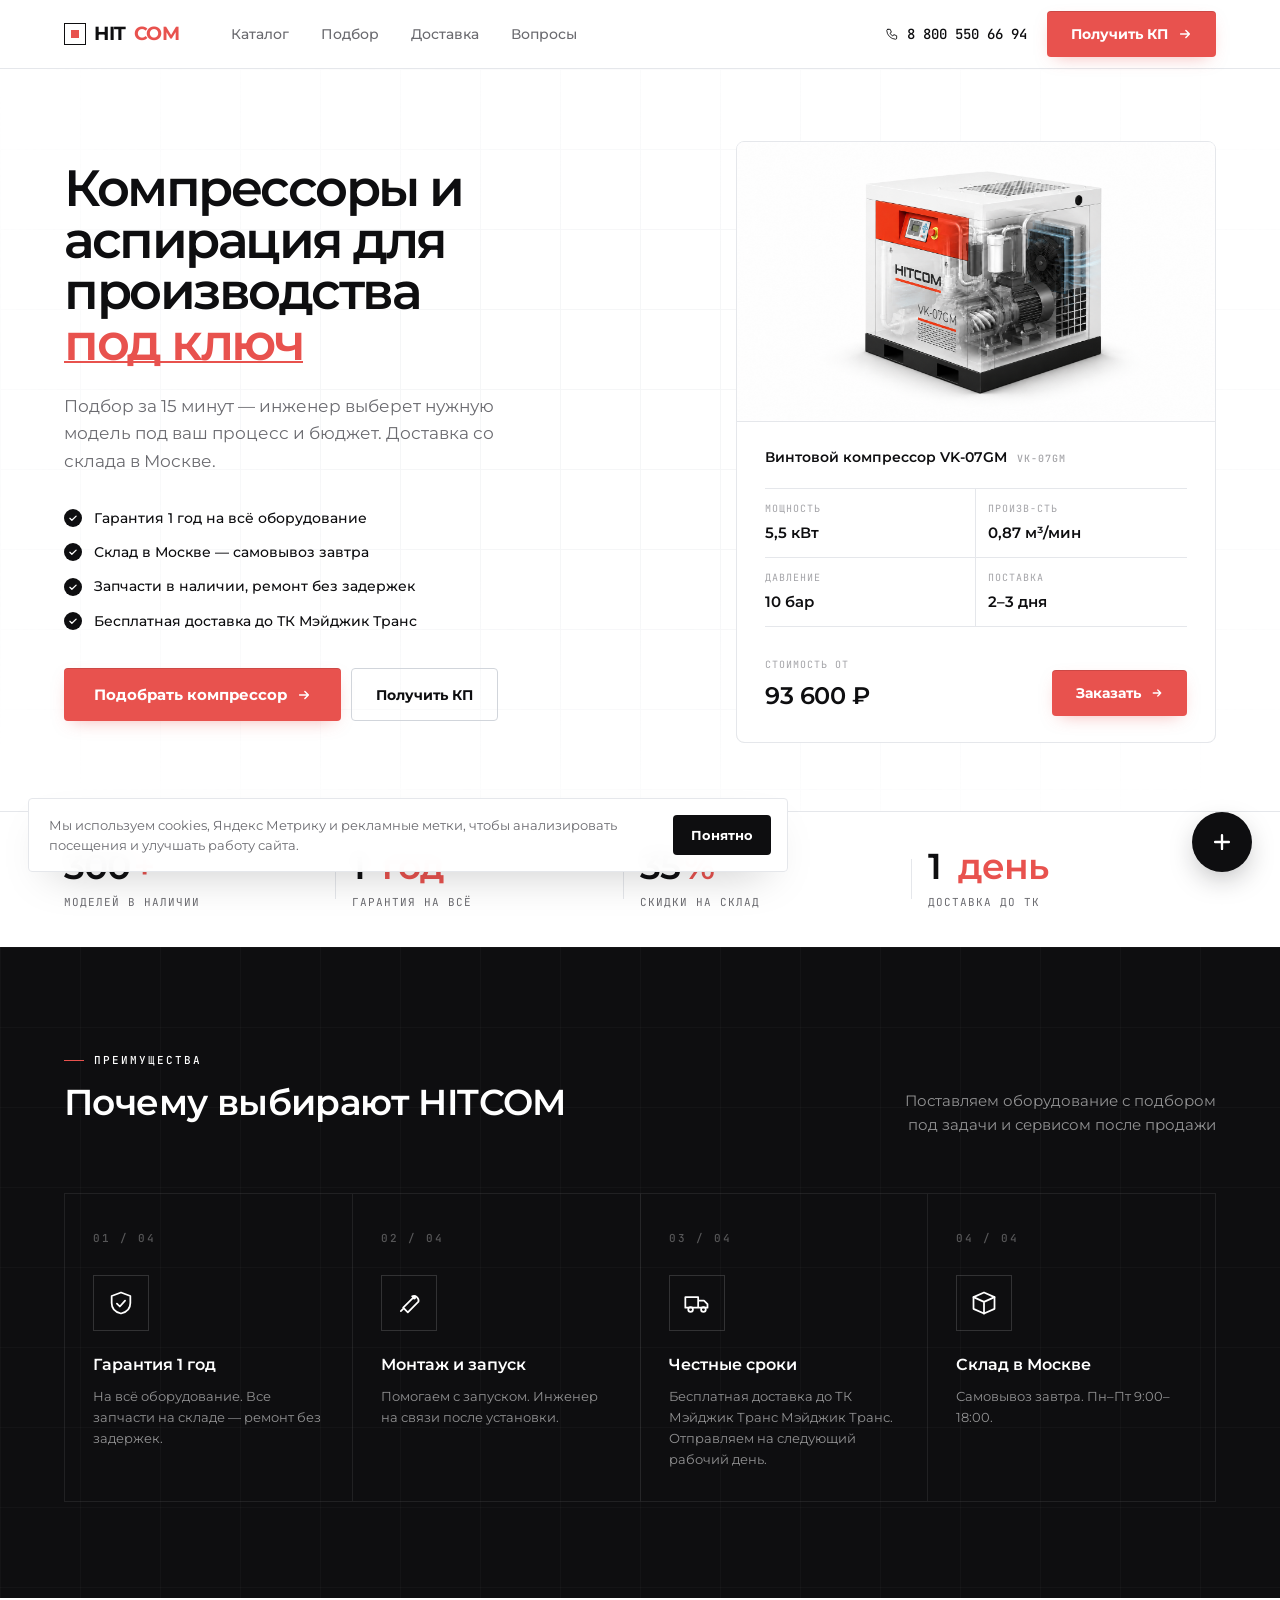
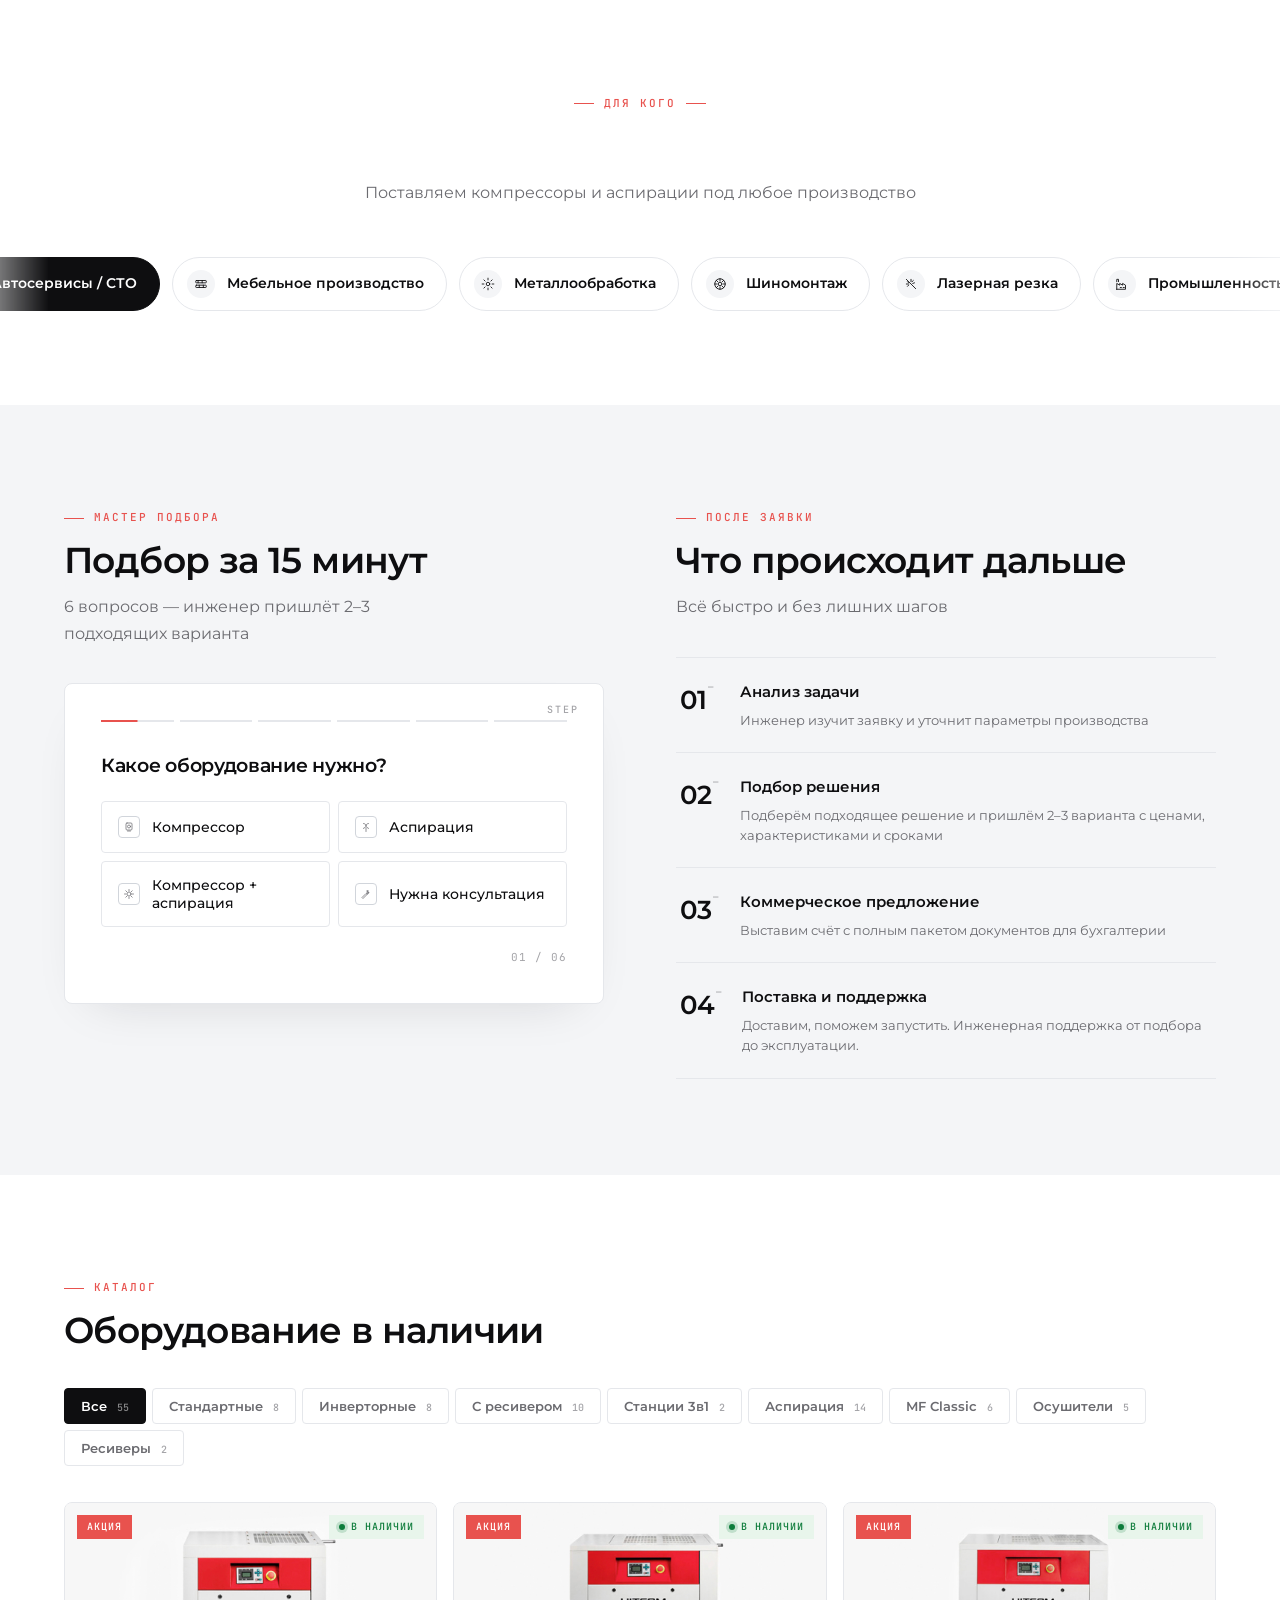
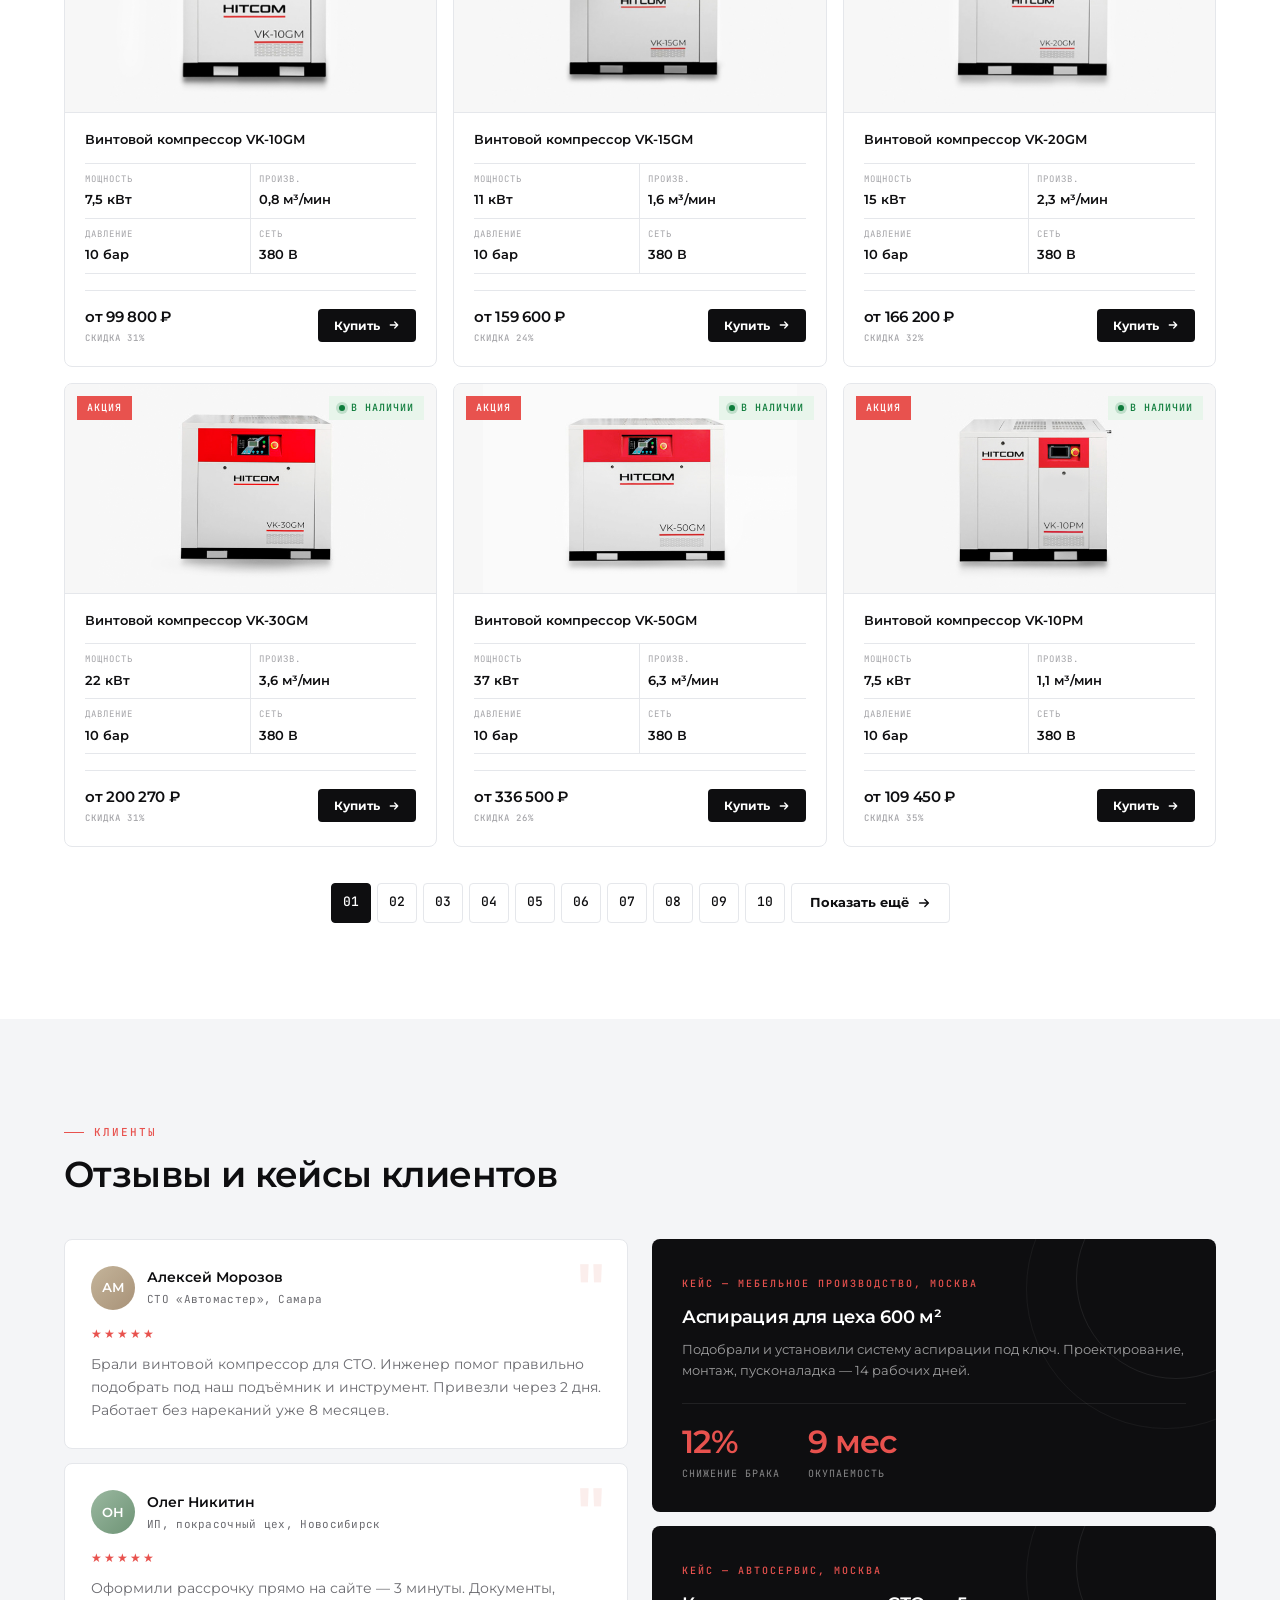
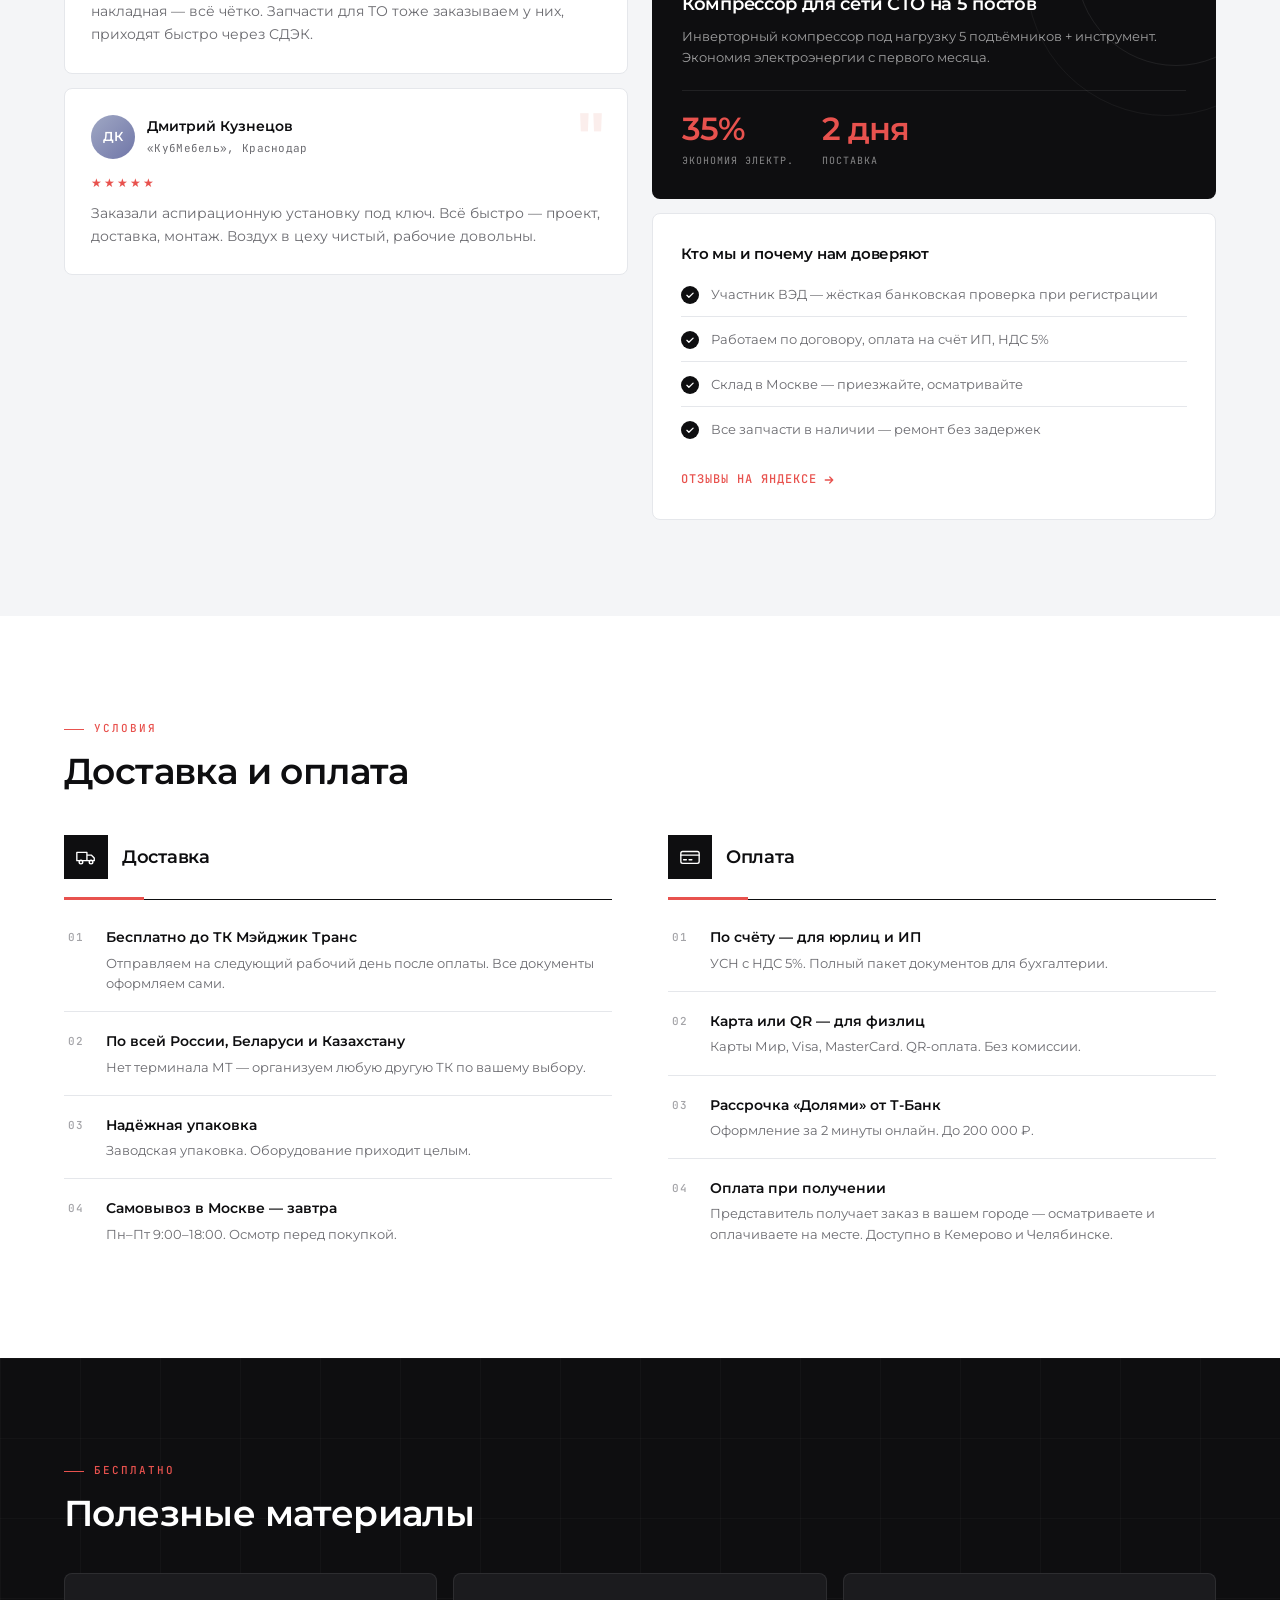
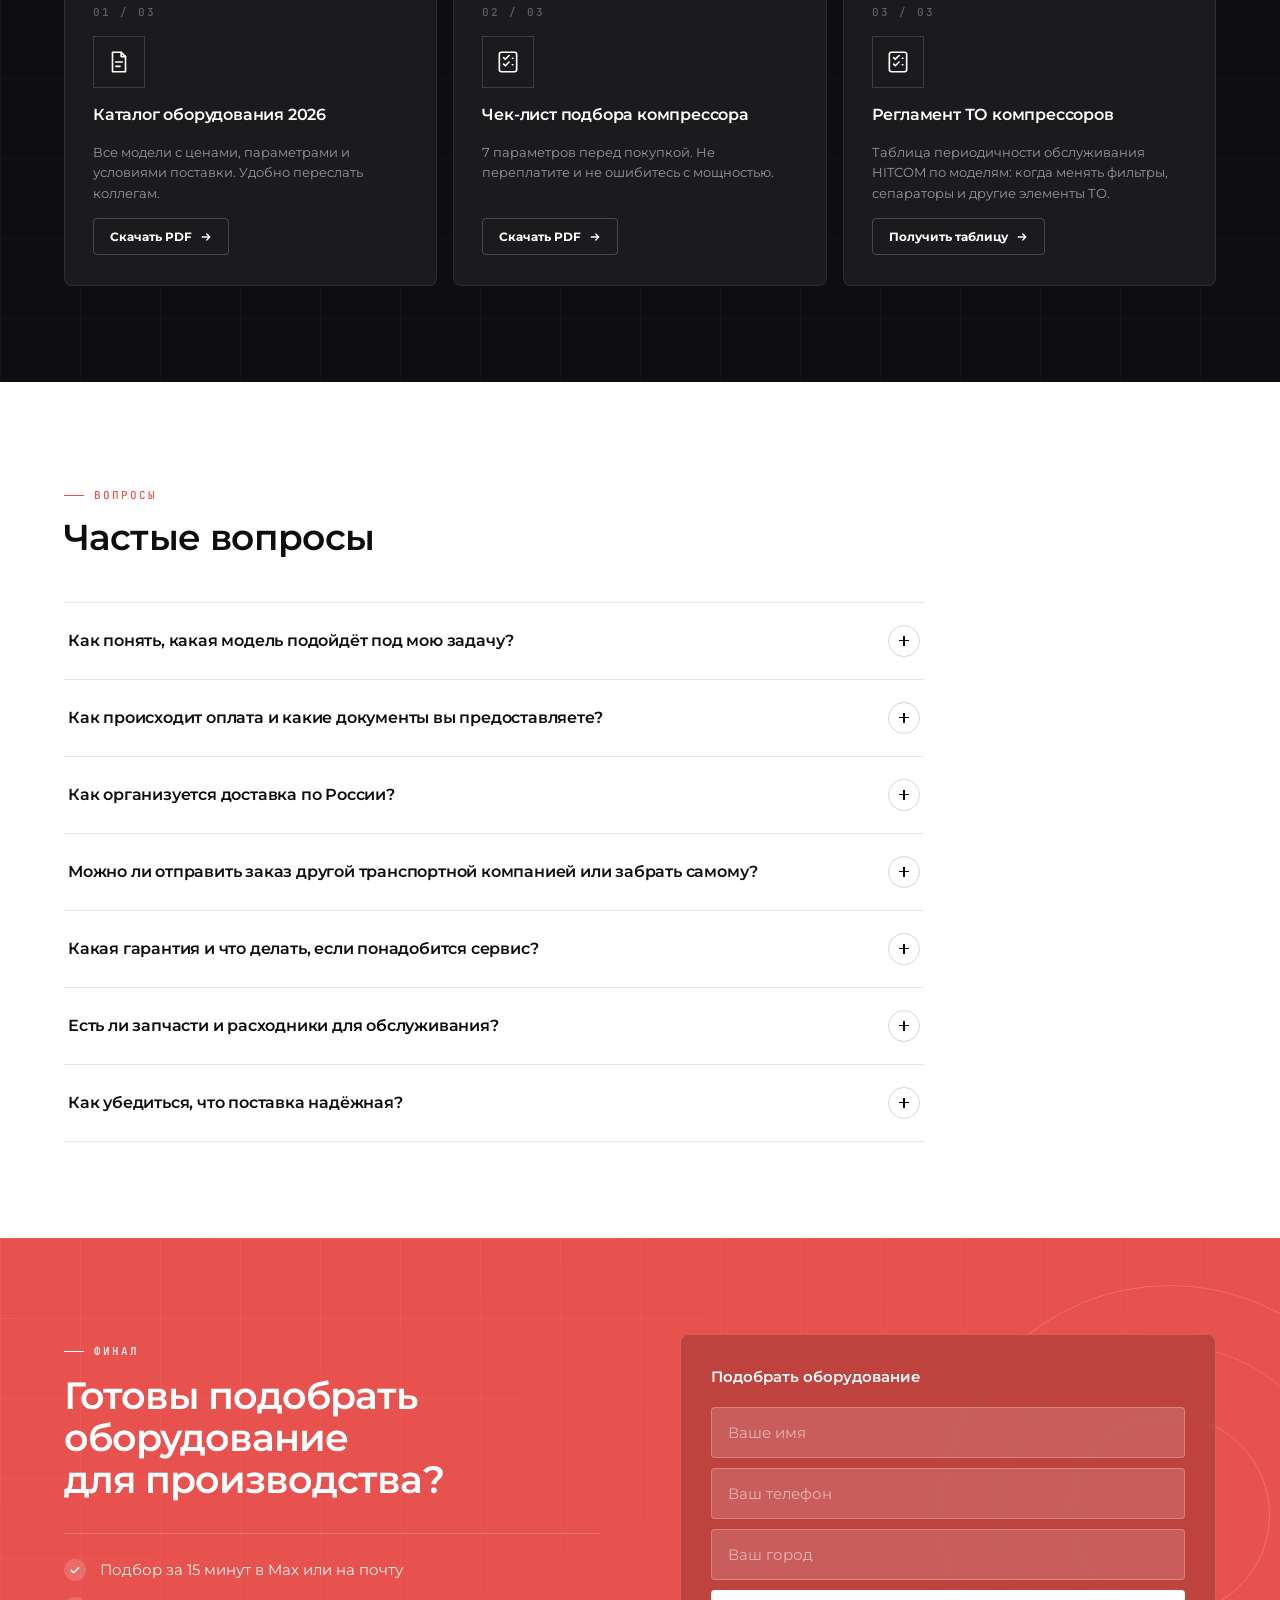
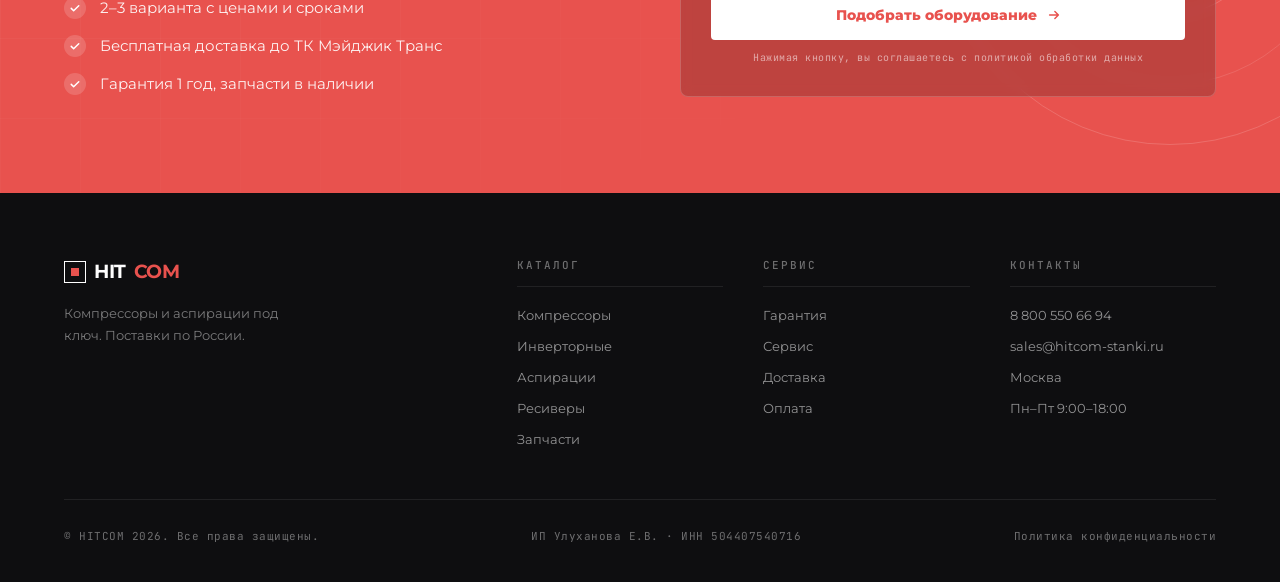
==== commit 72d70edb: "Swap color themes: index=white, new=beige; add 1234.png to hero Co-Authored-By: Claude Sonnet 4.6 <n" ====
--- a/index.html
+++ b/index.html
@@ -9,7 +9,7 @@
 <link rel="preconnect" href="https://fonts.googleapis.com">
 <link rel="preconnect" href="https://fonts.gstatic.com" crossorigin>
 <link href="https://fonts.googleapis.com/css2?family=Montserrat:wght@400;500;600;700;800&family=JetBrains+Mono:wght@400;500;600&display=swap" rel="stylesheet">
-<link rel="stylesheet" href="css/style.css">
+<link rel="stylesheet" href="css/style-new.css">
 <!-- Yandex.Metrika counter -->
 <script type="text/javascript">
     (function(m,e,t,r,i,k,a){
@@ -117,7 +117,7 @@
       <div class="hcard" id="hcard">
         <div class="hcard-img">
           <div class="hcard-photo-wrap">
-            <img class="hcard-photo" src="assets/main/123.png" alt="Винтовой компрессор VK-07GM">
+            <img class="hcard-photo" src="assets/main/1234.png" alt="Винтовой компрессор VK-07GM">
           </div>
         </div>
         <div class="hcard-body">
--- a/css/style-new.css
+++ b/css/style-new.css
@@ -0,0 +1,874 @@
+/* ═══════════════════════════════════════════
+   ТОКЕНЫ
+═══════════════════════════════════════════ */
+:root {
+  --coral: #E8524E;
+  --coral-dk: #C53D39;
+  --coral-tint: #FBEEEC;
+  --coral-line: #F0CDCB;
+  --coral-soft: rgba(232,82,78,.08);
+  --ink: #0E0E10;
+  --ink-2: #1B1B1E;
+  --graphite: #2A2A2C;
+  --steel: #6B6B70;
+  --ash: #A4A4A8;
+  --paper: #FFFFFF;
+  --paper-2: #F4F5F7;
+  --line: #E5E7EB;
+  --line-2: #D1D5DB;
+  --white: #FFFFFF;
+  --fh: 'Montserrat', sans-serif;
+  --fb: 'Montserrat', sans-serif;
+  --fm: 'JetBrains Mono', monospace;
+  --r: 4px;
+  --rl: 8px;
+  --mw: 1280px;
+  --px: 64px;
+}
+
+*, *::before, *::after { margin: 0; padding: 0; box-sizing: border-box; }
+html { scroll-behavior: smooth; overflow-x: hidden; }
+body {
+  font-family: var(--fb);
+  background: var(--paper);
+  color: var(--ink);
+  overflow-x: hidden;
+  font-size: 16px;
+  line-height: 1.6;
+  -webkit-font-smoothing: antialiased;
+  text-rendering: optimizeLegibility;
+}
+a { text-decoration: none; color: inherit; }
+button { font-family: inherit; }
+::selection { background: var(--coral); color: #fff; }
+.w { max-width: var(--mw); margin: 0 auto; padding: 0 var(--px); }
+
+.s-lbl {
+  font-family: var(--fm);
+  font-size: 11px; font-weight: 500;
+  color: var(--coral);
+  text-transform: uppercase; letter-spacing: 2px;
+  margin-bottom: 14px;
+  display: inline-flex; align-items: center; gap: 10px;
+}
+.s-lbl::before { content: ''; width: 20px; height: 1px; background: var(--coral); }
+.s-ttl {
+  font-family: var(--fh);
+  font-size: clamp(26px, 2.8vw, 38px);
+  font-weight: 600; letter-spacing: -.6px;
+  color: var(--ink); line-height: 1.1;
+  margin-bottom: 14px; text-wrap: balance;
+}
+.s-sub {
+  font-size: 16px; color: var(--steel);
+  line-height: 1.65; margin-bottom: 36px; max-width: 580px;
+}
+
+/* ═══ КНОПКИ ═══ */
+.btn {
+  font-family: var(--fb); font-weight: 700; font-size: 14px;
+  cursor: pointer; display: inline-flex; align-items: center; gap: 10px;
+  border-radius: var(--r); white-space: nowrap; border: none;
+  padding: 14px 24px; position: relative; overflow: hidden;
+  transition: transform .25s cubic-bezier(.2,.7,.2,1), box-shadow .25s, background .2s;
+  isolation: isolate;
+}
+.btn svg { transition: transform .3s cubic-bezier(.2,.7,.2,1); }
+.btn:hover svg { transform: translateX(4px); }
+.btn-r { background: var(--coral); color: #fff; box-shadow: 0 1px 0 rgba(0,0,0,.12) inset, 0 6px 18px -8px rgba(232,82,78,.5); }
+.btn-r::before {
+  content: ''; position: absolute; inset: 0; z-index: -1;
+  background: var(--coral-dk); transform: translateY(101%);
+  transition: transform .35s cubic-bezier(.7,0,.2,1);
+}
+.btn-r:hover { transform: translateY(-2px); box-shadow: 0 1px 0 rgba(0,0,0,.12) inset, 0 14px 28px -10px rgba(232,82,78,.55); }
+.btn-r:hover::before { transform: translateY(0); }
+.btn-r.lg { font-size: 15px; padding: 17px 30px; }
+.btn-o { background: transparent; color: var(--ink); border: 1.5px solid var(--line-2); }
+.btn-o::before {
+  content: ''; position: absolute; inset: 0; z-index: -1;
+  background: var(--ink); transform: scaleX(0); transform-origin: left;
+  transition: transform .4s cubic-bezier(.7,0,.2,1);
+}
+.btn-o:hover { color: #fff; border-color: var(--ink); }
+.btn-o:hover::before { transform: scaleX(1); }
+
+/* ═══ ШАПКА ═══ */
+header {
+  position: sticky; top: 0; z-index: 300;
+  background: rgba(255,255,255,.85);
+  backdrop-filter: blur(14px); -webkit-backdrop-filter: blur(14px);
+  border-bottom: 1px solid var(--line);
+  transition: padding .25s, background .25s;
+}
+header.scrolled { background: rgba(255,255,255,.97); }
+.h-in {
+  max-width: var(--mw); margin: 0 auto;
+  padding: 0 var(--px); height: 68px;
+  display: flex; align-items: center;
+}
+.logo {
+  font-family: var(--fh); font-size: 19px; font-weight: 700;
+  color: var(--ink); letter-spacing: -.5px;
+  margin-right: 52px; flex-shrink: 0;
+  display: inline-flex; align-items: center; gap: 8px;
+}
+.logo b { color: var(--coral); }
+.logo .logo-mark {
+  width: 22px; height: 22px; border: 1.5px solid var(--ink);
+  display: grid; place-items: center; position: relative;
+}
+.logo .logo-mark::after { content: ''; width: 8px; height: 8px; background: var(--coral); }
+nav { display: flex; gap: 32px; flex: 1; }
+nav a { font-size: 14px; font-weight: 500; color: var(--steel); position: relative; padding: 6px 0; }
+nav a::after {
+  content: ''; position: absolute; left: 0; bottom: 0;
+  width: 100%; height: 1px; background: var(--coral);
+  transform: scaleX(0); transform-origin: right;
+  transition: transform .35s cubic-bezier(.7,0,.2,1);
+}
+nav a:hover { color: var(--ink); }
+nav a:hover::after { transform: scaleX(1); transform-origin: left; }
+.h-r { display: flex; align-items: center; gap: 20px; flex-shrink: 0; }
+.h-phone {
+  font-family: var(--fm); font-size: 14px; font-weight: 500;
+  color: var(--ink); display: inline-flex; align-items: center; gap: 8px;
+}
+.h-phone:hover { color: var(--coral); }
+
+/* ═══ HERO ═══ */
+.hero { background: var(--paper); position: relative; overflow: hidden; }
+.hero::before {
+  content: ''; position: absolute; inset: 0;
+  background-image:
+    linear-gradient(to right, var(--line) 1px, transparent 1px),
+    linear-gradient(to bottom, var(--line) 1px, transparent 1px);
+  background-size: 80px 80px; opacity: .35;
+  mask-image: radial-gradient(ellipse 85% 70% at 50% 40%, #000 30%, transparent 80%);
+  -webkit-mask-image: radial-gradient(ellipse 85% 70% at 50% 40%, #000 30%, transparent 80%);
+  pointer-events: none;
+}
+.hero-grid {
+  max-width: var(--mw); margin: 0 auto;
+  padding: 72px var(--px) 68px;
+  display: grid; grid-template-columns: 1fr 480px;
+  gap: 72px; align-items: center; min-height: 560px;
+  position: relative; z-index: 1;
+}
+.h-badge {
+  display: inline-flex; align-items: center; gap: 10px;
+  background: var(--white); border: 1px solid var(--line); border-radius: 30px;
+  padding: 7px 16px 7px 10px; font-family: var(--fm);
+  font-size: 11px; font-weight: 500; color: var(--ink);
+  text-transform: uppercase; letter-spacing: 1px;
+  margin-bottom: 28px; width: fit-content;
+}
+.pulse-wrap { position: relative; width: 8px; height: 8px; flex-shrink: 0; }
+.pulse-dot { position: absolute; inset: 0; background: var(--coral); border-radius: 50%; }
+.pulse-ring {
+  position: absolute; inset: 0; background: var(--coral); border-radius: 50%;
+  animation: ringPulse 2.4s cubic-bezier(.4,0,.2,1) infinite;
+}
+@keyframes ringPulse {
+  0% { transform: scale(1); opacity: .7; }
+  100% { transform: scale(2.8); opacity: 0; }
+}
+.hero-l h1 {
+  font-family: var(--fh); font-size: clamp(34px, 4vw, 60px); font-weight: 600;
+  line-height: 1; letter-spacing: -2.5px; color: var(--ink); margin-bottom: 26px;
+}
+.hero-l h1 em { color: var(--coral); font-style: normal; position: relative; display: inline-block; }
+.hero-l h1 em::after {
+  content: ''; position: absolute; left: 0; bottom: 4px; right: 0;
+  height: 2px; background: var(--coral); transform: scaleX(0); transform-origin: left;
+  animation: drawUnderline 1.2s cubic-bezier(.7,0,.2,1) .8s forwards;
+}
+@keyframes drawUnderline { to { transform: scaleX(1); } }
+.hero-sub { font-size: 17px; color: var(--steel); line-height: 1.6; max-width: 460px; margin-bottom: 32px; }
+.hero-checks { display: flex; flex-direction: column; gap: 12px; margin-bottom: 36px; }
+.hck { display: flex; align-items: center; gap: 12px; font-size: 14px; font-weight: 500; color: var(--ink); }
+.hck-dot { width: 18px; height: 18px; flex-shrink: 0; background: var(--ink); border-radius: 50%; display: grid; place-items: center; }
+.hck-dot svg { width: 10px; height: 10px; }
+.hero-cta { display: flex; gap: 10px; flex-wrap: wrap; }
+.hcard {
+  background: var(--white); border: 1px solid var(--line); border-radius: var(--rl);
+  overflow: hidden; position: relative; transition: transform .5s cubic-bezier(.2,.7,.2,1);
+}
+.hcard::after {
+  content: ''; position: absolute; inset: 0; border-radius: var(--rl);
+  box-shadow: 0 30px 80px -30px rgba(20,20,25,.25), 0 10px 30px -10px rgba(20,20,25,.1);
+  pointer-events: none;
+}
+.hcard-img {
+  position: relative; height: 280px; background: var(--paper-2);
+  display: flex; flex-direction: column; align-items: center; overflow: hidden; border-bottom: 1px solid var(--line);
+  padding: 0;
+}
+.hcard-img::before {
+  content: none;
+}
+.hcard-img .corner { position: absolute; width: 14px; height: 14px; border-color: var(--ink); border-style: solid; }
+.hcard-img .corner.tl { top: 14px; left: 14px; border-width: 1.5px 0 0 1.5px; }
+.hcard-img .corner.tr { top: 14px; right: 14px; border-width: 1.5px 1.5px 0 0; }
+.hcard-img .corner.bl { bottom: 14px; left: 14px; border-width: 0 0 1.5px 1.5px; }
+.hcard-img .corner.br { bottom: 14px; right: 14px; border-width: 0 1.5px 1.5px 0; }
+.hcard-img-badge {
+  position: relative; z-index: 2; flex-shrink: 0;
+  background: var(--coral); color: #fff; font-family: var(--fm);
+  font-size: 11px; font-weight: 500; padding: 5px 14px;
+  text-transform: uppercase; letter-spacing: 1px;
+}
+.hcard-photo-wrap {
+  position: relative; z-index: 1; width: 100%; height: 100%;
+  display: grid; place-items: center; overflow: hidden;
+}
+.hcard-photo {
+  width: 100%; height: 100%; object-fit: contain; object-position: center center;
+  display: block; filter: drop-shadow(0 14px 18px rgba(14,14,16,.12));
+}
+.comp-svg-wrap { position: relative; z-index: 1; }
+.comp-svg { display: block; }
+.comp-svg .draw { stroke-dasharray: 800; stroke-dashoffset: 800; animation: drawIn 2s cubic-bezier(.4,0,.2,1) .5s forwards; }
+.comp-svg .rotor { transform-origin: 70px 70px; animation: rotateSlow 8s linear infinite; }
+.comp-svg .fan { transform-origin: 70px 70px; animation: rotateSlow 3s linear infinite; }
+.comp-svg .pulse-circle { animation: corePulse 2.2s ease-in-out infinite; transform-origin: 70px 70px; }
+@keyframes drawIn { to { stroke-dashoffset: 0; } }
+@keyframes rotateSlow { to { transform: rotate(360deg); } }
+@keyframes corePulse { 0%,100% { transform: scale(1); } 50% { transform: scale(1.15); } }
+.hcard-body { padding: 26px 28px; }
+.hcard-name {
+  font-family: var(--fh); font-size: 14px; font-weight: 600;
+  color: var(--ink); margin-bottom: 22px; line-height: 1.3;
+  display: flex; align-items: baseline; gap: 10px;
+}
+.hcard-name .sku { font-family: var(--fm); font-weight: 500; font-size: 10px; color: var(--ash); letter-spacing: 1px; }
+.hcard-params { display: grid; grid-template-columns: 1fr 1fr; gap: 0; margin-bottom: 24px; border-top: 1px solid var(--line); }
+.hcp { padding: 12px 0; border-bottom: 1px solid var(--line); }
+.hcp:nth-child(odd) { padding-right: 12px; border-right: 1px solid var(--line); }
+.hcp:nth-child(even) { padding-left: 12px; }
+.hcp-k { font-family: var(--fm); font-size: 10px; color: var(--ash); text-transform: uppercase; letter-spacing: 1px; margin-bottom: 4px; }
+.hcp-v { font-family: var(--fh); font-size: 15px; font-weight: 600; color: var(--ink); }
+.hcard-foot { display: flex; justify-content: space-between; align-items: flex-end; gap: 12px; padding-top: 6px; }
+.hcard-price small { font-family: var(--fm); font-size: 10px; color: var(--ash); display: block; margin-bottom: 4px; text-transform: uppercase; letter-spacing: 1px; }
+.hcard-price strong { font-family: var(--fh); font-size: 24px; font-weight: 600; color: var(--ink); letter-spacing: -.5px; }
+.hero-stats { border-top: 1px solid var(--line); background: var(--paper); position: relative; z-index: 2; }
+.hero-stats-in {
+  max-width: var(--mw); margin: 0 auto; padding: 32px var(--px);
+  display: grid; grid-template-columns: repeat(4, 1fr); gap: 0;
+}
+.hstat { padding: 4px 32px 4px 0; position: relative; }
+.hstat:not(:last-child)::after {
+  content: ''; position: absolute; right: 16px; top: 50%; transform: translateY(-50%);
+  width: 1px; height: 40px; background: var(--line);
+}
+.hstat-v { font-family: var(--fh); font-size: 36px; font-weight: 600; color: var(--ink); line-height: 1; letter-spacing: -1px; display: flex; align-items: baseline; gap: 4px; }
+.hstat-v b { color: var(--coral); font-weight: 600; }
+.hstat-k { font-family: var(--fm); font-size: 11px; color: var(--steel); text-transform: uppercase; letter-spacing: 1px; margin-top: 10px; }
+
+/* ═══ ПОЧЕМУ HITCOM ═══ */
+.why { background: var(--ink); padding: 96px 0; position: relative; overflow: hidden; }
+.why::before {
+  content: ''; position: absolute; inset: 0;
+  background-image: linear-gradient(to right, rgba(255,255,255,.025) 1px, transparent 1px), linear-gradient(to bottom, rgba(255,255,255,.025) 1px, transparent 1px);
+  background-size: 80px 80px;
+}
+.why-head { display: grid; grid-template-columns: 1fr auto; align-items: end; gap: 40px; margin-bottom: 56px; position: relative; z-index: 1; }
+.why-head .s-lbl { color: #fff; }
+.why-head .s-lbl::before { background: var(--coral); }
+.why-head .s-ttl { color: #fff; }
+.why-head p { font-size: 15px; color: rgba(255,255,255,.55); max-width: 320px; text-align: right; }
+.why-grid { display: grid; grid-template-columns: repeat(4,1fr); gap: 0; border-top: 1px solid rgba(255,255,255,.08); border-left: 1px solid rgba(255,255,255,.08); position: relative; z-index: 1; }
+.wcard { padding: 36px 28px 32px; border-right: 1px solid rgba(255,255,255,.08); border-bottom: 1px solid rgba(255,255,255,.08); position: relative; transition: background .35s; overflow: hidden; }
+.wcard::before { content: ''; position: absolute; inset: auto 0 0 0; height: 2px; background: var(--coral); transform: scaleX(0); transform-origin: left; transition: transform .5s cubic-bezier(.7,0,.2,1); }
+.wcard:hover { background: var(--ink-2); }
+.wcard:hover::before { transform: scaleX(1); }
+.wcard:hover .wico { color: var(--coral); border-color: var(--coral); }
+.w-num { font-family: var(--fm); font-size: 11px; font-weight: 500; color: rgba(255,255,255,.3); letter-spacing: 2px; margin-bottom: 28px; }
+.wico { width: 56px; height: 56px; border: 1.2px solid rgba(255,255,255,.15); display: grid; place-items: center; color: #fff; margin-bottom: 24px; transition: color .3s, border-color .3s, transform .3s; }
+.wcard:hover .wico { transform: rotate(-4deg); }
+.wico svg { width: 28px; height: 28px; }
+.wt { font-family: var(--fh); font-size: 16px; font-weight: 600; color: #fff; margin-bottom: 10px; line-height: 1.3; }
+.wd { font-size: 13px; color: rgba(255,255,255,.55); line-height: 1.6; }
+
+/* ═══ СЕГМЕНТЫ ═══ */
+.segs { background: var(--paper); padding: 88px 0; }
+.segs-head { text-align: center; margin-bottom: 44px; }
+.segs-head .s-lbl { justify-content: center; }
+.segs-head .s-lbl::before, .segs-head .s-lbl::after { content: ''; width: 20px; height: 1px; background: var(--coral); }
+.segs-head .s-sub { margin: 0 auto; }
+.segs-head .s-ttl { margin: 0 auto 14px; max-width: 720px; }
+.seg-marquee {
+  overflow: hidden;
+  mask-image: linear-gradient(to right, transparent, #000 8%, #000 92%, transparent);
+  -webkit-mask-image: linear-gradient(to right, transparent, #000 8%, #000 92%, transparent);
+  margin: 0 calc(-1 * var(--px)); padding: 6px 0;
+}
+.seg-track { display: flex; gap: 12px; width: max-content; animation: marquee 38s linear infinite; }
+.seg-marquee:hover .seg-track { animation-play-state: paused; }
+@keyframes marquee { from { transform: translateX(0); } to { transform: translateX(-50%); } }
+.stab {
+  background: var(--white); border: 1px solid var(--line); border-radius: 30px;
+  padding: 12px 22px 12px 14px; font-size: 14px; font-weight: 600; color: var(--ink);
+  cursor: pointer; display: inline-flex; align-items: center; gap: 12px; white-space: nowrap; transition: all .25s;
+}
+.stab:hover, .stab.on { background: var(--ink); color: #fff; border-color: var(--ink); }
+.stab:hover .stab-ico, .stab.on .stab-ico { background: var(--coral); color: #fff; }
+.stab-ico { width: 28px; height: 28px; border-radius: 50%; background: var(--paper-2); display: grid; place-items: center; color: var(--ink); transition: all .25s; }
+.stab-ico svg { width: 14px; height: 14px; }
+
+/* ═══ КВИЗ ═══ */
+.quiz { background: var(--paper-2); padding: 96px 0; position: relative; }
+.quiz-in { display: grid; grid-template-columns: 1fr 1fr; gap: 72px; align-items: start; }
+.qbox { background: var(--white); border: 1px solid var(--line); border-radius: var(--rl); padding: 36px; position: relative; overflow: hidden; box-shadow: 0 20px 50px -30px rgba(20,20,25,.18); }
+.qbox::before { content: 'STEP'; position: absolute; top: 18px; right: 24px; font-family: var(--fm); font-size: 10px; font-weight: 500; color: var(--ash); letter-spacing: 2px; }
+.qprog { display: flex; gap: 6px; margin-bottom: 32px; }
+.qp { height: 2px; flex: 1; background: var(--line); position: relative; overflow: hidden; }
+.qp::after { content: ''; position: absolute; inset: 0; background: var(--coral); transform: scaleX(0); transform-origin: left; transition: transform .55s cubic-bezier(.5,0,.2,1); }
+.qp.done::after { transform: scaleX(1); }
+.qp.cur::after { transform: scaleX(.5); animation: cursorPulse 1.6s ease-in-out infinite; }
+@keyframes cursorPulse { 0%,100% { transform: scaleX(.4); } 50% { transform: scaleX(.7); } }
+.qstep { display: none; }
+.qstep.on { display: block; animation: qFade .4s cubic-bezier(.4,0,.2,1); }
+@keyframes qFade { from { opacity: 0; transform: translateX(20px); } to { opacity: 1; transform: translateX(0); } }
+.q-q { font-family: var(--fh); font-size: 19px; font-weight: 600; color: var(--ink); margin-bottom: 22px; line-height: 1.3; letter-spacing: -.3px; }
+.qopts { display: grid; grid-template-columns: 1fr 1fr; gap: 8px; margin-bottom: 22px; }
+.qopt { background: var(--paper); border: 1px solid var(--line); border-radius: var(--r); padding: 14px 16px; cursor: pointer; font-size: 14px; font-weight: 500; color: var(--ink); display: flex; align-items: center; gap: 12px; transition: all .22s; line-height: 1.3; position: relative; }
+.qopt-mk { width: 22px; height: 22px; flex-shrink: 0; border: 1px solid var(--line-2); border-radius: 4px; display: grid; place-items: center; color: var(--steel); transition: all .22s; background: var(--white); }
+.qopt-mk svg { width: 12px; height: 12px; }
+.qopt:hover { border-color: var(--ink); transform: translateY(-1px); }
+.qopt:hover .qopt-mk { color: var(--ink); border-color: var(--ink); }
+.qopt.sel { background: var(--coral-tint); border-color: var(--coral); color: var(--coral-dk); }
+.qopt.sel .qopt-mk { background: var(--coral); border-color: var(--coral); color: #fff; }
+.qnav { display: flex; align-items: center; gap: 10px; }
+.qback { background: none; border: 1px solid var(--line); border-radius: var(--r); padding: 9px 14px; font-family: var(--fm); font-size: 11px; font-weight: 500; color: var(--steel); text-transform: uppercase; letter-spacing: 1px; cursor: pointer; transition: .22s; }
+.qback:hover { border-color: var(--ink); color: var(--ink); }
+.qcnt { font-family: var(--fm); font-size: 11px; color: var(--ash); letter-spacing: 1px; margin-left: auto; }
+.qfinal { display: none; }
+.qfinal.on { display: block; animation: qFade .4s; }
+.qfinal h3 { font-family: var(--fh); font-size: 19px; font-weight: 600; margin-bottom: 8px; letter-spacing: -.3px; }
+.qfinal > p { font-size: 14px; color: var(--steel); margin-bottom: 22px; }
+.qform { display: flex; flex-direction: column; gap: 10px; }
+.fi { background: var(--paper); border: 1px solid var(--line); border-radius: var(--r); padding: 14px 16px; font-family: var(--fb); font-size: 15px; color: var(--ink); outline: none; transition: all .2s; width: 100%; }
+.fi:focus { border-color: var(--ink); background: var(--white); box-shadow: 0 0 0 3px rgba(14,14,16,.06); }
+.fi.err { border-color: var(--coral); box-shadow: 0 0 0 3px rgba(232,82,78,.12); }
+.fi::placeholder { color: var(--ash); }
+.qsub { background: var(--ink); color: #fff; font-family: var(--fb); font-size: 14px; font-weight: 700; padding: 16px; border-radius: var(--r); border: none; cursor: pointer; transition: background .25s, transform .25s; display: inline-flex; align-items: center; justify-content: center; gap: 10px; }
+.qsub:hover { background: var(--coral); }
+.qsub svg { transition: transform .3s; }
+.qsub:hover svg { transform: translateX(4px); }
+.form-note { font-family: var(--fm); font-size: 10px; color: var(--ash); text-align: center; margin-top: 4px; letter-spacing: .5px; }
+.asteps { display: flex; flex-direction: column; gap: 0; margin-top: 8px; border-top: 1px solid var(--line); }
+.astep { display: flex; gap: 20px; align-items: flex-start; padding: 22px 4px; border-bottom: 1px solid var(--line); transition: padding-left .3s; cursor: default; position: relative; }
+.astep::before { content: ''; position: absolute; left: -4px; top: 0; bottom: 0; width: 2px; background: var(--coral); transform: scaleY(0); transform-origin: top; transition: transform .35s cubic-bezier(.7,0,.2,1); }
+.astep:hover { padding-left: 14px; }
+.astep:hover::before { transform: scaleY(1); }
+.astep-n { font-family: var(--fh); font-size: 26px; font-weight: 600; color: var(--ink); letter-spacing: -1px; flex-shrink: 0; min-width: 40px; }
+.astep-n sup { font-family: var(--fm); font-size: 9px; font-weight: 500; color: var(--ash); letter-spacing: 1px; vertical-align: top; margin-left: 2px; }
+.astep-t { font-family: var(--fh); font-size: 15px; font-weight: 600; color: var(--ink); margin-bottom: 6px; }
+.astep-d { font-size: 13px; color: var(--steel); line-height: 1.55; }
+
+/* ═══ КАТАЛОГ ═══ */
+.catalog { background: var(--paper); padding: 96px 0; }
+.cat-head { display: flex; justify-content: space-between; align-items: flex-end; margin-bottom: 36px; flex-wrap: wrap; gap: 24px; }
+.cat-filters { display: flex; gap: 6px; flex-wrap: wrap; }
+.cf { background: var(--white); border: 1px solid var(--line); border-radius: var(--r); padding: 9px 16px; font-size: 13px; font-weight: 600; color: var(--steel); cursor: pointer; transition: all .22s; font-family: var(--fb); position: relative; }
+.cf.on, .cf:hover { background: var(--ink); border-color: var(--ink); color: #fff; }
+.cf .cf-count { font-family: var(--fm); font-size: 10px; color: var(--ash); margin-left: 6px; font-weight: 500; }
+.cf.on .cf-count, .cf:hover .cf-count { color: rgba(255,255,255,.5); }
+.cat-grid { display: grid; grid-template-columns: repeat(3,1fr); gap: 16px; margin-bottom: 36px; }
+.pcard { border: 1px solid var(--line); border-radius: var(--rl); overflow: hidden; cursor: pointer; transition: border-color .25s, transform .35s cubic-bezier(.2,.7,.2,1), box-shadow .35s; perspective: 1200px; background: var(--white); }
+.pcard:hover { border-color: var(--ink); transform: translateY(-4px); box-shadow: 0 20px 50px -20px rgba(20,20,25,.18); }
+.pc-in { position: relative; transition: transform .65s cubic-bezier(.7,0,.2,1); transform-style: preserve-3d; }
+.pcard:hover .pc-in { transform: rotateY(180deg); }
+#c6.pcard:hover .pc-in { transform: none; }
+.pc-front, .pc-back { backface-visibility: hidden; -webkit-backface-visibility: hidden; }
+.pc-back { position: absolute; inset: 0; transform: rotateY(180deg); background: var(--white); padding: 22px; display: flex; flex-direction: column; justify-content: space-between; min-height: 376px; }
+.pc-img { height: 210px; background: #f7f7f7; position: relative; display: grid; place-items: center; border-bottom: 1px solid var(--line); overflow: hidden; }
+.pc-img::before { content: ''; position: absolute; inset: 0; background-image: linear-gradient(to right, rgba(14,14,16,.04) 1px, transparent 1px), linear-gradient(to bottom, rgba(14,14,16,.04) 1px, transparent 1px); background-size: 20px 20px; }
+.pc-img svg { position: relative; z-index: 1; transition: transform .5s cubic-bezier(.2,.7,.2,1); }
+.pcard:hover .pc-img svg { transform: scale(1.06); }
+.pc-gallery { position: absolute; inset: 0; z-index: 1; background: #f7f7f7; }
+.pc-gallery-img { position: absolute; inset: 0; width: 100%; height: 100%; object-fit: contain; opacity: 0; transition: opacity .35s ease, transform .5s cubic-bezier(.2,.7,.2,1); }
+.pc-gallery-img.on { opacity: 1; }
+.pcard:hover .pc-gallery-img.on { transform: scale(1.03); }
+.pc-badge { position: absolute; top: 12px; left: 12px; z-index: 2; background: var(--coral); color: #fff; font-family: var(--fm); font-size: 10px; font-weight: 500; padding: 4px 10px; text-transform: uppercase; letter-spacing: 1px; }
+.pc-stock { position: absolute; top: 12px; right: 12px; z-index: 2; font-family: var(--fm); font-size: 10px; font-weight: 500; padding: 4px 10px; text-transform: uppercase; letter-spacing: 1px; display: inline-flex; align-items: center; gap: 6px; }
+.pc-stock::before { content: ''; width: 6px; height: 6px; border-radius: 50%; }
+.stk-in { background: #E8F5EB; color: #0E7C3B; }
+.stk-in::before { background: #0E7C3B; box-shadow: 0 0 0 3px rgba(14,124,59,.18); }
+.stk-ord { background: #FBF1E1; color: #A86515; }
+.stk-ord::before { background: #A86515; }
+.pc-body { padding: 18px 20px 20px; }
+.pc-name { font-family: var(--fh); font-size: 13px; font-weight: 600; color: var(--ink); margin-bottom: 14px; line-height: 1.35; }
+.pc-params { display: grid; grid-template-columns: 1fr 1fr; gap: 0; margin-bottom: 16px; border-top: 1px solid var(--line); }
+.pc-params > div { padding: 8px 0; border-bottom: 1px solid var(--line); }
+.pc-params > div:nth-child(odd) { padding-right: 8px; border-right: 1px solid var(--line); }
+.pc-params > div:nth-child(even) { padding-left: 8px; }
+.pp-k { font-family: var(--fm); font-size: 9px; color: var(--ash); text-transform: uppercase; letter-spacing: 1px; }
+.pp-v { font-family: var(--fh); font-size: 13px; font-weight: 600; color: var(--ink); margin-top: 3px; }
+.pc-foot { display: flex; justify-content: space-between; align-items: center; padding-top: 14px; border-top: 1px solid var(--line); gap: 8px; }
+.pc-price { font-family: var(--fh); font-size: 15px; font-weight: 600; color: var(--ink); letter-spacing: -.3px; }
+.pc-price small { font-family: var(--fm); font-size: 9px; color: var(--ash); font-weight: 500; display: block; text-transform: uppercase; letter-spacing: 1px; margin-top: 2px; }
+.pc-buy { background: var(--ink); color: #fff; font-family: var(--fb); font-size: 12px; font-weight: 700; padding: 9px 16px; border-radius: var(--r); border: none; cursor: pointer; transition: background .22s, transform .22s; display: inline-flex; align-items: center; gap: 8px; }
+.pc-buy:hover { background: var(--coral); transform: translateY(-1px); }
+.pc-buy svg { width: 12px; height: 12px; transition: transform .25s; }
+.pc-buy:hover svg { transform: translateX(3px); }
+.pb-name { font-family: var(--fh); font-size: 13px; font-weight: 600; color: var(--ink); margin-bottom: 14px; line-height: 1.3; }
+.pb-rows { flex: 1; }
+.pb-row { display: flex; justify-content: space-between; padding: 8px 0; border-bottom: 1px solid var(--line); font-size: 13px; }
+.pb-row:last-child { border: none; }
+.pb-k { font-family: var(--fm); font-size: 11px; color: var(--steel); text-transform: uppercase; letter-spacing: .5px; }
+.pb-v { font-family: var(--fh); font-weight: 600; color: var(--ink); font-size: 12px; }
+.pb-btns { display: flex; gap: 8px; margin-top: 14px; }
+.pb-btns button { flex: 1; padding: 11px; border-radius: var(--r); font-family: var(--fb); font-size: 12px; font-weight: 700; cursor: pointer; transition: .22s; }
+.pbb1 { background: var(--coral); color: #fff; border: none; }
+.pbb1:hover { background: var(--coral-dk); }
+.pbb2 { background: none; border: 1.5px solid var(--line); color: var(--ink); }
+.pbb2:hover { border-color: var(--ink); background: var(--ink); color: #fff; }
+.cat-pag { display: flex; align-items: center; justify-content: center; gap: 6px; }
+.pg-n { width: 40px; height: 40px; display: grid; place-items: center; font-family: var(--fm); font-size: 13px; font-weight: 500; background: var(--white); border: 1px solid var(--line); border-radius: var(--r); cursor: pointer; transition: all .22s; color: var(--ink); }
+.pg-n.on { background: var(--ink); border-color: var(--ink); color: #fff; }
+.pg-n:hover:not(.on) { border-color: var(--ink); }
+.pg-more { background: var(--white); border: 1px solid var(--line); border-radius: var(--r); padding: 0 18px; height: 40px; display: inline-flex; align-items: center; gap: 8px; font-size: 13px; font-weight: 700; color: var(--ink); cursor: pointer; transition: all .22s; font-family: var(--fb); }
+.pg-more:hover { background: var(--ink); color: #fff; border-color: var(--ink); }
+.pg-more svg { transition: transform .25s; }
+.pg-more:hover svg { transform: translateX(3px); }
+
+/* ═══ ОТЗЫВЫ И КЕЙСЫ ═══ */
+.trust { background: var(--paper-2); padding: 96px 0; }
+.trust-grid { display: grid; grid-template-columns: 1fr 1fr; gap: 24px; margin-top: 44px; }
+.rev-col, .case-col { display: flex; flex-direction: column; gap: 14px; }
+.rcard { background: var(--white); border: 1px solid var(--line); border-radius: var(--rl); padding: 26px; position: relative; transition: transform .3s, border-color .3s; }
+.rcard:hover { transform: translateY(-2px); border-color: var(--line-2); }
+.rcard::before { content: '"'; position: absolute; top: 14px; right: 22px; font-family: var(--fh); font-size: 64px; color: var(--coral-tint); line-height: 1; font-weight: 700; }
+.rtop { display: flex; align-items: center; gap: 12px; margin-bottom: 14px; }
+.rava { width: 44px; height: 44px; border-radius: 50%; overflow: hidden; flex-shrink: 0; display: grid; place-items: center; font-family: var(--fh); font-size: 13px; font-weight: 600; color: #fff; }
+.stars { color: var(--coral); font-size: 12px; margin-bottom: 10px; letter-spacing: 2px; }
+.rname { font-family: var(--fh); font-size: 14px; font-weight: 600; color: var(--ink); }
+.rmeta { font-family: var(--fm); font-size: 11px; color: var(--steel); margin-top: 3px; letter-spacing: .3px; }
+.rtxt { font-size: 14px; color: var(--steel); line-height: 1.65; }
+.kcase { background: var(--ink); color: #fff; border-radius: var(--rl); padding: 30px; position: relative; overflow: hidden; transition: transform .35s; }
+.kcase:hover { transform: translateY(-2px); }
+.kcase::after { content: ''; position: absolute; right: -60px; top: -60px; width: 200px; height: 200px; border: 1px solid rgba(255,255,255,.08); border-radius: 50%; transition: transform .6s; }
+.kcase:hover::after { transform: scale(1.2) rotate(20deg); }
+.kcase::before { content: ''; position: absolute; right: -90px; top: -90px; width: 280px; height: 280px; border: 1px solid rgba(255,255,255,.05); border-radius: 50%; }
+.kcase-tag { display: inline-block; font-family: var(--fm); font-size: 10px; font-weight: 500; color: var(--coral); text-transform: uppercase; letter-spacing: 2px; margin-bottom: 14px; position: relative; z-index: 1; }
+.kcase-ttl { font-family: var(--fh); font-size: 18px; font-weight: 600; color: #fff; margin-bottom: 10px; line-height: 1.3; letter-spacing: -.3px; position: relative; z-index: 1; }
+.kcase-desc { font-size: 13px; color: rgba(255,255,255,.6); line-height: 1.6; margin-bottom: 22px; position: relative; z-index: 1; }
+.kcase-stats { display: flex; gap: 28px; padding-top: 22px; border-top: 1px solid rgba(255,255,255,.08); position: relative; z-index: 1; }
+.ks-v { font-family: var(--fh); font-size: 32px; font-weight: 600; color: var(--coral); line-height: 1; letter-spacing: -1px; }
+.ks-k { font-family: var(--fm); font-size: 10px; color: rgba(255,255,255,.5); text-transform: uppercase; letter-spacing: 1px; margin-top: 8px; }
+.about-c { background: var(--white); border: 1px solid var(--line); border-radius: var(--rl); padding: 28px; }
+.about-c h4 { font-family: var(--fh); font-size: 15px; font-weight: 600; color: var(--ink); margin-bottom: 18px; letter-spacing: -.2px; }
+.ai { display: flex; gap: 12px; margin-bottom: 12px; padding-bottom: 12px; border-bottom: 1px solid var(--line); }
+.ai:last-of-type { border-bottom: none; margin-bottom: 14px; }
+.aick { width: 18px; height: 18px; background: var(--ink); border-radius: 50%; flex-shrink: 0; display: grid; place-items: center; margin-top: 2px; }
+.aick svg { width: 10px; height: 10px; }
+.ai p { font-size: 13px; color: var(--steel); line-height: 1.55; }
+.alink { font-family: var(--fm); font-size: 12px; font-weight: 500; color: var(--coral); display: inline-flex; align-items: center; gap: 6px; text-transform: uppercase; letter-spacing: 1px; }
+.alink svg { transition: transform .25s; }
+.alink:hover svg { transform: translateX(3px); }
+
+/* ═══ ДОСТАВКА И ОПЛАТА ═══ */
+.delivery { background: var(--paper); padding: 96px 0; }
+.del-tabs { display: none; }
+.del-grid { display: grid; grid-template-columns: 1fr 1fr; gap: 56px; margin-top: 44px; }
+.del-col { display: block; }
+.del-hd { display: flex; align-items: center; gap: 14px; margin-bottom: 8px; padding-bottom: 20px; border-bottom: 1px solid var(--ink); position: relative; }
+.del-hd::after { content: ''; position: absolute; bottom: -1px; left: 0; width: 80px; height: 3px; background: var(--coral); }
+.del-hd-ico { width: 44px; height: 44px; background: var(--ink); display: grid; place-items: center; color: #fff; }
+.del-hd-ico svg { width: 22px; height: 22px; }
+.del-hd-t { font-family: var(--fh); font-size: 18px; font-weight: 600; color: var(--ink); letter-spacing: -.3px; }
+.ditem { display: flex; gap: 16px; padding: 18px 4px; border-bottom: 1px solid var(--line); transition: padding-left .3s; position: relative; }
+.ditem::before { content: ''; position: absolute; left: -4px; top: 18px; bottom: 18px; width: 2px; background: var(--coral); transform: scaleY(0); transform-origin: top; transition: transform .35s cubic-bezier(.7,0,.2,1); }
+.ditem:hover { padding-left: 14px; }
+.ditem:hover::before { transform: scaleY(1); }
+.ditem:last-child { border-bottom: none; }
+.dnum { font-family: var(--fm); font-size: 11px; font-weight: 500; color: var(--ash); letter-spacing: 1px; min-width: 22px; margin-top: 3px; }
+.dt { font-family: var(--fh); font-size: 14px; font-weight: 600; color: var(--ink); margin-bottom: 4px; }
+.dd { font-size: 13px; color: var(--steel); line-height: 1.55; }
+.dpill { display: inline-flex; align-items: center; gap: 6px; margin-top: 8px; background: var(--coral-tint); border: 1px solid var(--coral-line); border-radius: 20px; padding: 3px 10px 3px 8px; font-family: var(--fm); font-size: 10px; color: var(--coral-dk); font-weight: 500; text-transform: uppercase; letter-spacing: 1px; }
+.dpill::before { content: ''; width: 4px; height: 4px; background: var(--coral); border-radius: 50%; }
+
+/* ═══ ЛИД-МАГНИТЫ ═══ */
+.leadmag { background: var(--ink); padding: 96px 0; color: #fff; position: relative; }
+.leadmag::before { content: ''; position: absolute; inset: 0; background-image: linear-gradient(to right, rgba(255,255,255,.025) 1px, transparent 1px), linear-gradient(to bottom, rgba(255,255,255,.025) 1px, transparent 1px); background-size: 80px 80px; }
+.leadmag .s-ttl { color: #fff; }
+.leadmag .s-lbl { color: var(--coral); }
+.lm-grid { display: grid; grid-template-columns: repeat(3,1fr); gap: 16px; margin-top: 40px; position: relative; z-index: 1; }
+.lmc { background: var(--ink-2); border: 1px solid rgba(255,255,255,.08); border-radius: var(--rl); padding: 30px 28px; display: flex; flex-direction: column; gap: 14px; transition: all .35s; position: relative; overflow: hidden; }
+.lmc::before { content: ''; position: absolute; inset: auto 0 0 0; height: 2px; background: var(--coral); transform: scaleX(0); transform-origin: left; transition: transform .5s cubic-bezier(.7,0,.2,1); }
+.lmc:hover { border-color: rgba(255,255,255,.2); transform: translateY(-4px); }
+.lmc:hover::before { transform: scaleX(1); }
+.lm-num { font-family: var(--fm); font-size: 11px; font-weight: 500; color: rgba(255,255,255,.3); letter-spacing: 2px; }
+.lm-ico { width: 52px; height: 52px; border: 1.2px solid rgba(255,255,255,.15); display: grid; place-items: center; color: #fff; transition: border-color .25s, color .25s, transform .3s; }
+.lmc:hover .lm-ico { color: var(--coral); border-color: var(--coral); transform: rotate(-4deg); }
+.lm-ico svg { width: 26px; height: 26px; }
+.lm-t { font-family: var(--fh); font-size: 16px; font-weight: 600; color: #fff; letter-spacing: -.2px; }
+.lm-d { font-size: 13px; color: rgba(255,255,255,.55); line-height: 1.6; flex: 1; }
+.lm-btn { display: inline-flex; align-items: center; gap: 8px; background: none; border: 1px solid rgba(255,255,255,.2); border-radius: var(--r); padding: 10px 16px; font-family: var(--fb); font-size: 12px; font-weight: 700; color: #fff; cursor: pointer; width: fit-content; transition: all .22s; }
+.lm-btn:hover { background: var(--coral); border-color: var(--coral); }
+.lm-btn svg { transition: transform .25s; }
+.lm-btn:hover svg { transform: translateX(3px); }
+
+/* ═══ FAQ ═══ */
+.faq-s { background: var(--paper); padding: 96px 0; }
+.faq-list { margin-top: 44px; max-width: 860px; }
+.fitem { border-bottom: 1px solid var(--line); }
+.fitem:first-of-type { border-top: 1px solid var(--line); }
+.fq { display: flex; justify-content: space-between; align-items: center; padding: 22px 4px; cursor: pointer; font-family: var(--fh); font-size: 16px; font-weight: 600; color: var(--ink); gap: 24px; transition: padding-left .3s; position: relative; letter-spacing: -.2px; }
+.fq::before { content: ''; position: absolute; left: -4px; top: 18px; bottom: 18px; width: 2px; background: var(--coral); transform: scaleY(0); transform-origin: top; transition: transform .35s cubic-bezier(.7,0,.2,1); }
+.fq:hover { padding-left: 14px; }
+.fq:hover::before { transform: scaleY(1); }
+.fq-ico { width: 32px; height: 32px; border: 1px solid var(--line-2); border-radius: 50%; display: grid; place-items: center; flex-shrink: 0; transition: all .3s; position: relative; }
+.fq-ico::before, .fq-ico::after { content: ''; position: absolute; background: var(--ink); transition: transform .3s, background .3s; }
+.fq-ico::before { width: 10px; height: 1.5px; }
+.fq-ico::after { width: 1.5px; height: 10px; }
+.fq.open .fq-ico { background: var(--coral); border-color: var(--coral); transform: rotate(180deg); }
+.fq.open .fq-ico::before, .fq.open .fq-ico::after { background: #fff; }
+.fq.open .fq-ico::after { transform: scaleY(0); }
+.fa { font-size: 14px; color: var(--steel); line-height: 1.7; max-height: 0; overflow: hidden; transition: max-height .4s cubic-bezier(.4,0,.2,1), padding-bottom .4s; padding-left: 4px; max-width: 720px; }
+.fa.open { max-height: 240px; padding-bottom: 20px; }
+
+/* ═══ ФИНАЛЬНЫЙ CTA ═══ */
+.final { background: var(--coral); padding: 96px 0; position: relative; overflow: hidden; color: #fff; }
+.final::before { content: ''; position: absolute; inset: 0; background-image: linear-gradient(to right, rgba(255,255,255,.06) 1px, transparent 1px), linear-gradient(to bottom, rgba(255,255,255,.06) 1px, transparent 1px); background-size: 80px 80px; mask-image: linear-gradient(to bottom right, #000, transparent 80%); -webkit-mask-image: linear-gradient(to bottom right, #000, transparent 80%); }
+.final::after { content: ''; position: absolute; right: -120px; top: 50%; transform: translateY(-50%); width: 460px; height: 460px; border: 1px solid rgba(255,255,255,.16); border-radius: 50%; pointer-events: none; animation: rotateSlow 60s linear infinite; }
+.final-orbits { position: absolute; right: -120px; top: 50%; transform: translateY(-50%); width: 460px; height: 460px; pointer-events: none; }
+.final-orbits::before { content: ''; position: absolute; inset: 60px; border: 1px solid rgba(255,255,255,.12); border-radius: 50%; animation: rotateSlow 40s linear infinite reverse; }
+.final-orbits::after { content: ''; position: absolute; inset: 130px; border: 1px solid rgba(255,255,255,.18); border-radius: 50%; animation: rotateSlow 28s linear infinite; }
+.final-in { position: relative; z-index: 1; display: grid; grid-template-columns: 1fr 1fr; gap: 80px; align-items: center; }
+.final-l .s-lbl { color: #fff; }
+.final-l .s-lbl::before { background: #fff; }
+.final-l h2 { font-family: var(--fh); font-size: clamp(26px, 3vw, 40px); font-weight: 600; color: #fff; line-height: 1.1; margin-bottom: 32px; letter-spacing: -1px; text-wrap: balance; }
+.fck-list { display: flex; flex-direction: column; gap: 14px; padding-top: 24px; border-top: 1px solid rgba(255,255,255,.16); }
+.fck { display: flex; align-items: center; gap: 14px; font-size: 15px; color: rgba(255,255,255,.92); }
+.fck-dot { width: 22px; height: 22px; background: rgba(255,255,255,.16); border-radius: 50%; flex-shrink: 0; display: grid; place-items: center; }
+.fck-dot svg { width: 12px; height: 12px; }
+.final-r { background: rgba(0,0,0,.18); border: 1px solid rgba(255,255,255,.18); border-radius: var(--rl); padding: 30px; display: flex; flex-direction: column; gap: 10px; backdrop-filter: blur(6px); }
+.final-r-t { font-family: var(--fh); font-size: 15px; font-weight: 600; color: #fff; margin-bottom: 8px; }
+.ffi { background: rgba(255,255,255,.14); border: 1px solid rgba(255,255,255,.24); border-radius: var(--r); padding: 15px 16px; font-family: var(--fb); font-size: 15px; color: #fff; outline: none; transition: all .22s; width: 100%; }
+.ffi::placeholder { color: rgba(255,255,255,.55); }
+.ffi:focus { border-color: #fff; background: rgba(255,255,255,.22); box-shadow: 0 0 0 3px rgba(255,255,255,.12); }
+.ffi.err { border-color: #fff; box-shadow: 0 0 0 3px rgba(255,255,255,.3); }
+.fsub { background: #fff; color: var(--coral); font-family: var(--fb); font-size: 14px; font-weight: 800; padding: 16px; border-radius: var(--r); border: none; cursor: pointer; display: inline-flex; align-items: center; justify-content: center; gap: 10px; transition: all .22s; }
+.fsub:hover { background: var(--ink); color: #fff; }
+.fsub svg { transition: transform .25s; }
+.fsub:hover svg { transform: translateX(4px); }
+.fnote { font-family: var(--fm); font-size: 10px; color: rgba(255,255,255,.55); text-align: center; letter-spacing: .5px; }
+
+/* ═══ FOOTER ═══ */
+footer { background: var(--ink); padding: 64px 0 36px; color: #fff; }
+.foot-g { display: grid; grid-template-columns: 2fr 1fr 1fr 1fr; gap: 40px; margin-bottom: 40px; }
+.foot-brand .logo { color: #fff; margin-bottom: 16px; margin-right: 0; }
+.foot-brand .logo .logo-mark { border-color: #fff; }
+.foot-brand p { font-size: 13px; color: rgba(255,255,255,.45); line-height: 1.65; max-width: 220px; }
+.fc-t { font-family: var(--fm); font-size: 11px; font-weight: 500; color: rgba(255,255,255,.4); text-transform: uppercase; letter-spacing: 2px; margin-bottom: 18px; padding-bottom: 12px; border-bottom: 1px solid rgba(255,255,255,.08); }
+.fcol a { display: block; font-size: 13px; color: rgba(255,255,255,.55); margin-bottom: 10px; transition: color .22s, padding-left .25s; }
+.fcol a:hover { color: #fff; padding-left: 6px; }
+.foot-bot { display: flex; justify-content: space-between; align-items: center; padding-top: 28px; border-top: 1px solid rgba(255,255,255,.08); font-family: var(--fm); font-size: 11px; color: rgba(255,255,255,.4); flex-wrap: wrap; gap: 10px; letter-spacing: .5px; }
+
+/* ═══ ВИДЖЕТ ═══ */
+.fw { position: fixed; right: 28px; bottom: 28px; z-index: 500; }
+.fwtog { width: 60px; height: 60px; border-radius: 50%; background: var(--ink); border: none; cursor: pointer; display: grid; place-items: center; color: #fff; box-shadow: 0 10px 30px -8px rgba(20,20,25,.4); transition: transform .3s cubic-bezier(.2,.7,.2,1), background .3s; position: relative; }
+.fwtog::before { content: ''; position: absolute; inset: -6px; border: 1.5px solid var(--coral); border-radius: 50%; opacity: 0; animation: ringPulse2 2.6s ease-out infinite; }
+@keyframes ringPulse2 { 0% { transform: scale(.8); opacity: .8; } 100% { transform: scale(1.2); opacity: 0; } }
+.fwtog:hover { transform: rotate(15deg); background: var(--coral); }
+.fwtog svg { width: 22px; height: 22px; transition: transform .3s; }
+.fwtog.on svg { transform: rotate(45deg); }
+.fw-menu { position: absolute; right: 0; bottom: 72px; display: flex; flex-direction: column; gap: 8px; opacity: 0; pointer-events: none; transform: translateY(12px) scale(.95); transition: all .28s cubic-bezier(.2,.7,.2,1); transform-origin: bottom right; }
+.fw-menu.open { opacity: 1; pointer-events: all; transform: translateY(0) scale(1); }
+.fwlnk { display: inline-flex; align-items: center; gap: 12px; background: #fff; border: 1px solid var(--line); border-radius: 30px; padding: 8px 18px 8px 8px; font-family: var(--fb); font-size: 13px; font-weight: 600; color: var(--ink); cursor: pointer; white-space: nowrap; box-shadow: 0 8px 24px -10px rgba(0,0,0,.18); transition: all .22s; }
+.fwlnk:hover { transform: translateX(-3px); background: var(--ink); color: #fff; border-color: var(--ink); }
+.fwlnk:hover .fw-ico { background: var(--coral); color: #fff; }
+.fw-ico { width: 34px; height: 34px; border-radius: 50%; display: grid; place-items: center; flex-shrink: 0; background: var(--paper-2); color: var(--ink); transition: all .22s; }
+.fw-ico svg { width: 15px; height: 15px; }
+
+/* ═══ COOKIE NOTICE ═══ */
+.cookie-note {
+  position: fixed;
+  left: 28px;
+  right: 112px;
+  bottom: 28px;
+  z-index: 550;
+  display: flex;
+  align-items: center;
+  justify-content: space-between;
+  gap: 18px;
+  max-width: 760px;
+  padding: 16px 16px 16px 20px;
+  background: rgba(255,255,255,.96);
+  border: 1px solid var(--line);
+  border-radius: var(--r);
+  box-shadow: 0 18px 46px -24px rgba(14,14,16,.34);
+  backdrop-filter: blur(10px);
+}
+.cookie-note[hidden] { display: none; }
+.cookie-note-text { color: var(--steel); font-size: 13px; line-height: 1.55; }
+.cookie-note-btn {
+  flex-shrink: 0;
+  border: none;
+  border-radius: var(--r);
+  background: var(--ink);
+  color: #fff;
+  font-family: var(--fb);
+  font-size: 13px;
+  font-weight: 700;
+  padding: 12px 18px;
+  cursor: pointer;
+  transition: background .22s, transform .22s;
+}
+.cookie-note-btn:hover { background: var(--coral); transform: translateY(-1px); }
+
+/* ═══ ПОПАП ═══ */
+.pop-bg { display: none; position: fixed; inset: 0; z-index: 600; background: rgba(14,14,16,.55); backdrop-filter: blur(6px); align-items: center; justify-content: center; padding: 20px; opacity: 0; transition: opacity .25s; }
+.pop-bg.open { display: flex; opacity: 1; }
+.pop-box { background: var(--white); border-radius: var(--rl); padding: 40px; width: min(460px, 100%); position: relative; box-shadow: 0 30px 80px -20px rgba(0,0,0,.3); animation: popIn .35s cubic-bezier(.2,.7,.2,1); border-top: 4px solid var(--coral); }
+@keyframes popIn { from { opacity: 0; transform: scale(.94) translateY(20px); } to { opacity: 1; transform: scale(1) translateY(0); } }
+.pop-x { position: absolute; top: 14px; right: 16px; width: 32px; height: 32px; background: none; border: 1px solid var(--line); border-radius: 50%; cursor: pointer; display: grid; place-items: center; color: var(--steel); transition: all .22s; }
+.pop-x:hover { background: var(--ink); color: #fff; border-color: var(--ink); transform: rotate(90deg); }
+.pop-x svg { width: 12px; height: 12px; }
+.pop-lbl { font-family: var(--fm); font-size: 10px; font-weight: 500; color: var(--coral); text-transform: uppercase; letter-spacing: 2px; margin-bottom: 10px; }
+.pop-ttl { font-family: var(--fh); font-size: 22px; font-weight: 600; color: var(--ink); margin-bottom: 8px; letter-spacing: -.4px; }
+.pop-sub { font-size: 14px; color: var(--steel); margin-bottom: 24px; }
+.pop-form { display: flex; flex-direction: column; gap: 10px; }
+.pop-btn { background: var(--ink); color: #fff; font-family: var(--fb); font-size: 14px; font-weight: 700; padding: 16px; border-radius: var(--r); border: none; cursor: pointer; transition: background .25s, transform .25s; display: inline-flex; align-items: center; justify-content: center; gap: 10px; }
+.pop-btn:hover { background: var(--coral); }
+.pop-btn svg { transition: transform .25s; }
+.pop-btn:hover svg { transform: translateX(4px); }
+.pop-note { font-family: var(--fm); font-size: 10px; color: var(--ash); text-align: center; letter-spacing: .5px; }
+.pop-btn:disabled { opacity: .6; cursor: not-allowed; pointer-events: none; }
+.pop-success { display: flex; flex-direction: column; align-items: center; text-align: center; padding: 24px 0 8px; gap: 12px; }
+.pop-success svg { color: var(--coral); }
+.pop-success .pop-ttl { margin-bottom: 0; }
+.pop-success .pop-sub { margin-bottom: 0; }
+
+/* ═══ SCROLL REVEAL + АНИМАЦИИ ═══ */
+.reveal { opacity: 0; transform: translateY(28px); transition: opacity .8s cubic-bezier(.2,.7,.2,1), transform .8s cubic-bezier(.2,.7,.2,1); }
+.reveal.in { opacity: 1; transform: translateY(0); }
+.reveal[data-d="1"] { transition-delay: .06s; }
+.reveal[data-d="2"] { transition-delay: .12s; }
+.reveal[data-d="3"] { transition-delay: .18s; }
+.reveal[data-d="4"] { transition-delay: .24s; }
+.reveal[data-d="5"] { transition-delay: .3s; }
+.reveal[data-d="6"] { transition-delay: .36s; }
+.reveal[data-d="7"] { transition-delay: .42s; }
+.hero-l > * { opacity: 0; transform: translateY(18px); animation: fadeUp .8s cubic-bezier(.2,.7,.2,1) both; }
+.hero-l > *:nth-child(1){ animation-delay: .1s; }
+.hero-l > *:nth-child(2){ animation-delay: .18s; }
+.hero-l > *:nth-child(3){ animation-delay: .26s; }
+.hero-l > *:nth-child(4){ animation-delay: .34s; }
+.hero-l > *:nth-child(5){ animation-delay: .42s; }
+.hero-r { opacity: 0; transform: translateY(18px); animation: fadeUp .9s cubic-bezier(.2,.7,.2,1) .2s both; }
+.hero-stats-in .hstat { opacity: 0; transform: translateY(10px); animation: fadeUp .7s cubic-bezier(.2,.7,.2,1) both; }
+.hero-stats-in .hstat:nth-child(1){ animation-delay: .8s; }
+.hero-stats-in .hstat:nth-child(2){ animation-delay: .88s; }
+.hero-stats-in .hstat:nth-child(3){ animation-delay: .96s; }
+.hero-stats-in .hstat:nth-child(4){ animation-delay: 1.04s; }
+@keyframes fadeUp { to { opacity: 1; transform: translateY(0); } }
+
+/* ═══ ГАМБУРГЕР ═══ */
+.nav-tog {
+  display: none;
+  width: 38px; height: 38px;
+  background: none; border: 1px solid var(--line); border-radius: var(--r);
+  cursor: pointer; flex-direction: column; align-items: center; justify-content: center; gap: 5px; padding: 0;
+  transition: border-color .22s;
+}
+.nav-tog:hover { border-color: var(--ink); }
+.nav-tog span { display: block; width: 16px; height: 1.5px; background: var(--ink); transition: transform .3s cubic-bezier(.7,0,.2,1), opacity .3s; }
+.nav-tog.on span:nth-child(1) { transform: translateY(6.5px) rotate(45deg); }
+.nav-tog.on span:nth-child(2) { opacity: 0; transform: scaleX(0); }
+.nav-tog.on span:nth-child(3) { transform: translateY(-6.5px) rotate(-45deg); }
+
+/* ═══ 1024px — Планшет горизонтально ═══ */
+@media (max-width: 1024px) {
+  :root { --px: 40px; }
+
+  nav { gap: 20px; }
+  nav a { font-size: 13px; }
+
+  .hero-grid { grid-template-columns: 1fr 380px; gap: 48px; padding: 64px var(--px) 56px; }
+
+  .why-head { gap: 24px; }
+  .why-head p { max-width: 260px; }
+
+  .quiz-in { gap: 48px; }
+
+  .final-in { gap: 48px; }
+  .final::after, .final-orbits { right: -160px; }
+
+  .foot-g { grid-template-columns: 2fr 1fr 1fr; }
+  .foot-g .fcol:last-child { grid-column: 1; grid-row: 2; }
+}
+
+/* ═══ 768px — Планшет вертикально ═══ */
+@media (max-width: 768px) {
+  :root { --px: 32px; }
+
+  /* Шапка */
+  .nav-tog { display: none; }
+  .h-r { margin-left: auto; }
+  .h-in { padding-right: 20px; }
+  nav {
+    position: fixed; top: 68px; left: 0; right: 0; z-index: 299;
+    flex-direction: column; gap: 0;
+    background: var(--paper); border-bottom: 1px solid var(--line);
+    padding: 8px var(--px) 16px;
+    transform: translateY(-110%); opacity: 0; pointer-events: none;
+    transition: transform .35s cubic-bezier(.2,.7,.2,1), opacity .3s;
+  }
+  nav.open { transform: translateY(0); opacity: 1; pointer-events: all; }
+  nav a { padding: 14px 0; border-bottom: 1px solid var(--line); font-size: 15px; }
+  nav a:last-child { border-bottom: none; }
+  nav a::after { display: none; }
+
+  /* Hero */
+  .hero-grid { grid-template-columns: 1fr; gap: 36px; padding: 48px var(--px) 40px; min-height: auto; }
+  .hero-r { display: flex; justify-content: center; }
+  .hcard { width: 100%; max-width: 420px; }
+
+  /* Статистика */
+  .hero-stats-in { grid-template-columns: repeat(2, 1fr); }
+  .hstat:nth-child(2n)::after { display: none; }
+  .hstat { padding: 16px 16px 16px 0; }
+
+  /* Почему HITCOM */
+  .why { padding: 72px 0; }
+  .why-head { grid-template-columns: 1fr; }
+  .why-head p { text-align: left; max-width: 100%; }
+  .why-grid { grid-template-columns: repeat(2, 1fr); }
+
+  /* Сегменты */
+  .segs { padding: 72px 0; }
+
+  /* Квиз */
+  .quiz { padding: 72px 0; }
+  .quiz-in { grid-template-columns: 1fr; gap: 36px; }
+
+  /* Каталог */
+  .catalog { padding: 72px 0; }
+  .cat-grid { grid-template-columns: repeat(2, 1fr); }
+  .cat-head { flex-direction: column; align-items: flex-start; gap: 16px; }
+
+  /* Отзывы и кейсы */
+  .trust { padding: 72px 0; }
+  .trust-grid { grid-template-columns: 1fr; }
+
+  /* Доставка */
+  .delivery { padding: 72px 0; }
+  .del-grid { display: block; }
+
+  /* Карточки — без переворота */
+  .pcard:hover { transform: none; box-shadow: none; border-color: var(--line); }
+  .pcard:hover .pc-in { transform: none; }
+  .pc-back { display: none; }
+
+  /* Лид-магниты */
+  .leadmag { padding: 72px 0; }
+  .lm-grid { grid-template-columns: repeat(2, 1fr); }
+
+  /* FAQ */
+  .faq-s { padding: 72px 0; }
+
+  /* Финальный CTA */
+  .final { padding: 72px 0; }
+  .final-in { grid-template-columns: 1fr; gap: 36px; }
+  .final::after, .final-orbits { display: none; }
+
+  /* Footer */
+  footer { padding: 56px 0 32px; }
+  .foot-g { grid-template-columns: 1fr 1fr; gap: 32px; }
+  .foot-brand { grid-column: 1 / -1; }
+  .foot-bot { flex-direction: column; align-items: flex-start; gap: 8px; }
+
+  .cookie-note {
+    left: 24px;
+    right: 24px;
+    bottom: 96px;
+    max-width: none;
+  }
+}
+
+/* ═══ 480px — Мобайл ═══ */
+@media (max-width: 480px) {
+  :root { --px: 20px; }
+
+  /* Шапка */
+  .h-in { height: 60px; padding-right: 20px; }
+  nav { top: 60px; }
+  .logo { font-size: 17px; margin-right: 0; }
+  .h-phone { display: none; }
+  .btn.btn-r { font-size: 13px; padding: 11px 16px; }
+
+  /* Hero */
+  .hero-grid { padding: 36px var(--px) 32px; gap: 28px; }
+  .hero-sub { font-size: 15px; }
+  .hero-cta { flex-direction: column; }
+  .hero-cta .btn { width: 100%; justify-content: center; }
+  .hcard-img { height: 220px; }
+
+  /* Статистика */
+  .hstat-v { font-size: 28px; }
+  .hstat-k { font-size: 10px; }
+  .hero-stats-in { padding: 20px var(--px); }
+
+  /* Почему HITCOM */
+  .why { padding: 64px 0; }
+  .why-grid { grid-template-columns: 1fr; }
+
+  /* Квиз */
+  .quiz { padding: 64px 0; }
+  .qopts { grid-template-columns: 1fr; }
+  .qbox { padding: 24px 20px; }
+
+  /* Каталог */
+  .catalog { padding: 64px 0; }
+  .cat-grid { grid-template-columns: 1fr; }
+  .pc-back { min-height: 340px; }
+
+  /* Лид-магниты */
+  .leadmag { padding: 64px 0; }
+  .lm-grid { grid-template-columns: 1fr; }
+
+  /* Доставка — табы */
+  .delivery { padding: 64px 0; }
+  .del-tabs { display: flex; border: 1px solid var(--line); border-radius: var(--r); overflow: hidden; margin-bottom: 28px; }
+  .del-tab { flex: 1; padding: 12px 16px; background: var(--paper); border: none; font-family: var(--fb); font-size: 14px; font-weight: 600; color: var(--steel); cursor: pointer; transition: background .22s, color .22s; }
+  .del-tab.on { background: var(--ink); color: #fff; }
+  .del-col { display: none; }
+  .del-col.on { display: block; }
+
+  /* FAQ */
+  .faq-s { padding: 64px 0; }
+  .fq { font-size: 14px; gap: 16px; }
+
+  /* Финальный CTA */
+  .final { padding: 64px 0; }
+
+  /* Footer */
+  footer { padding: 48px 0 28px; }
+  .foot-g { grid-template-columns: 1fr; gap: 28px; }
+
+  /* Виджет */
+  .fw { right: 16px; bottom: 16px; }
+  .fwtog { width: 52px; height: 52px; }
+
+  .cookie-note {
+    left: 16px;
+    right: 16px;
+    bottom: 84px;
+    flex-direction: column;
+    align-items: stretch;
+    gap: 12px;
+    padding: 16px;
+  }
+  .cookie-note-btn { width: 100%; }
+
+  /* Попап */
+  .pop-box { padding: 28px 20px; }
+}
+
+@media (prefers-reduced-motion: reduce) {
+  *, *::before, *::after { animation-duration: .01ms !important; transition-duration: .01ms !important; }
+}
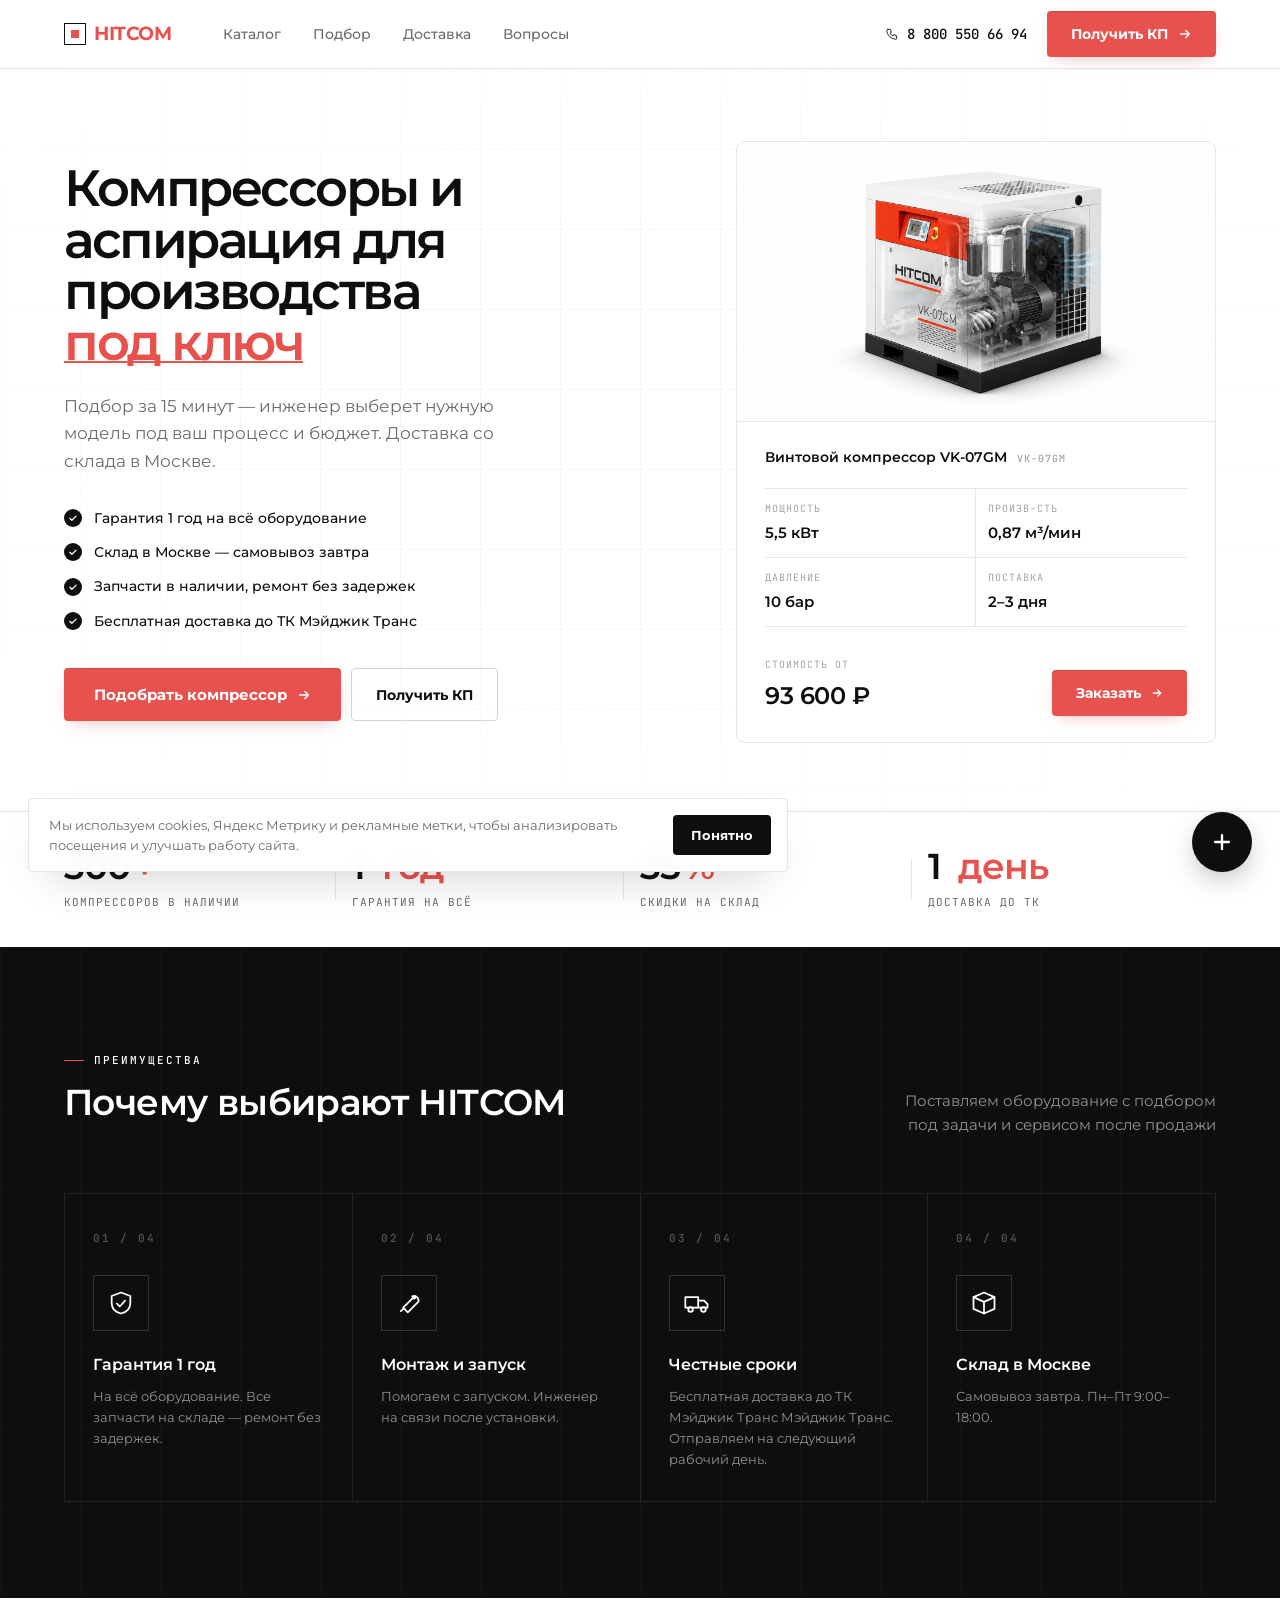
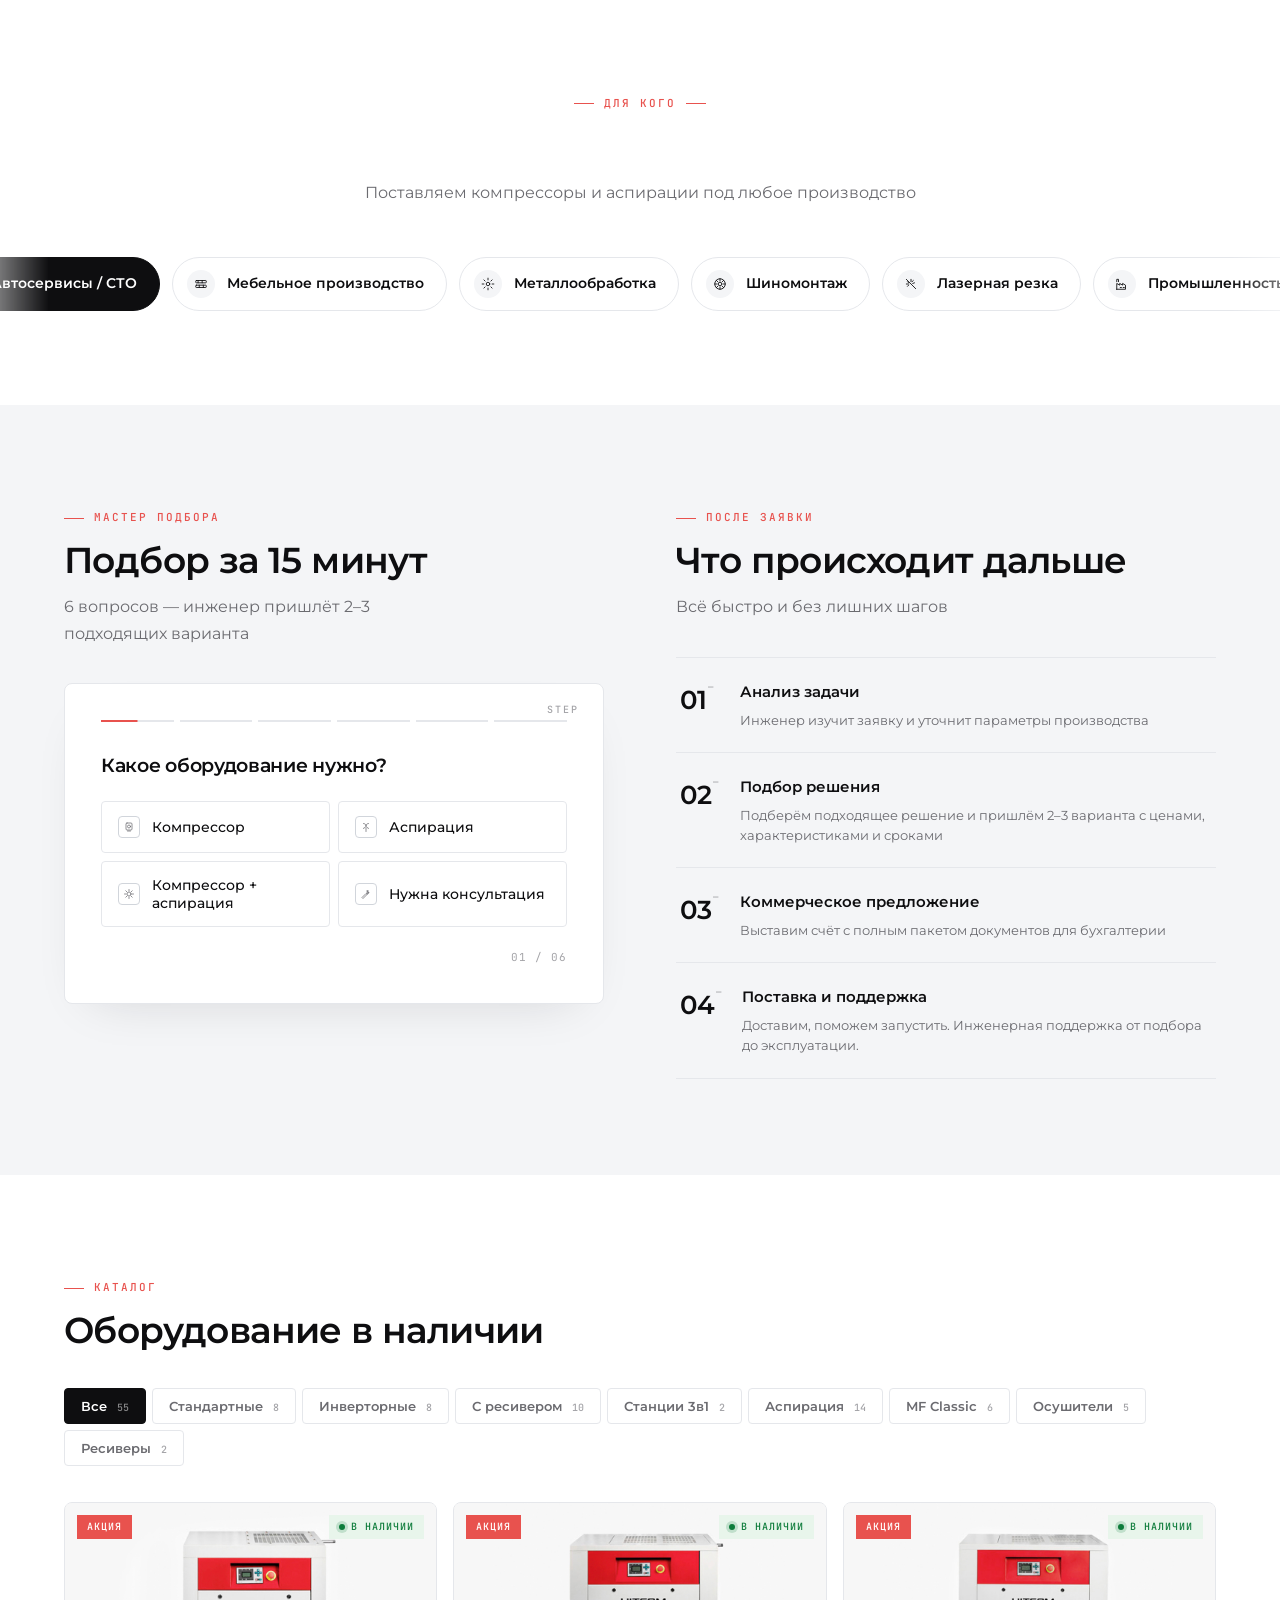
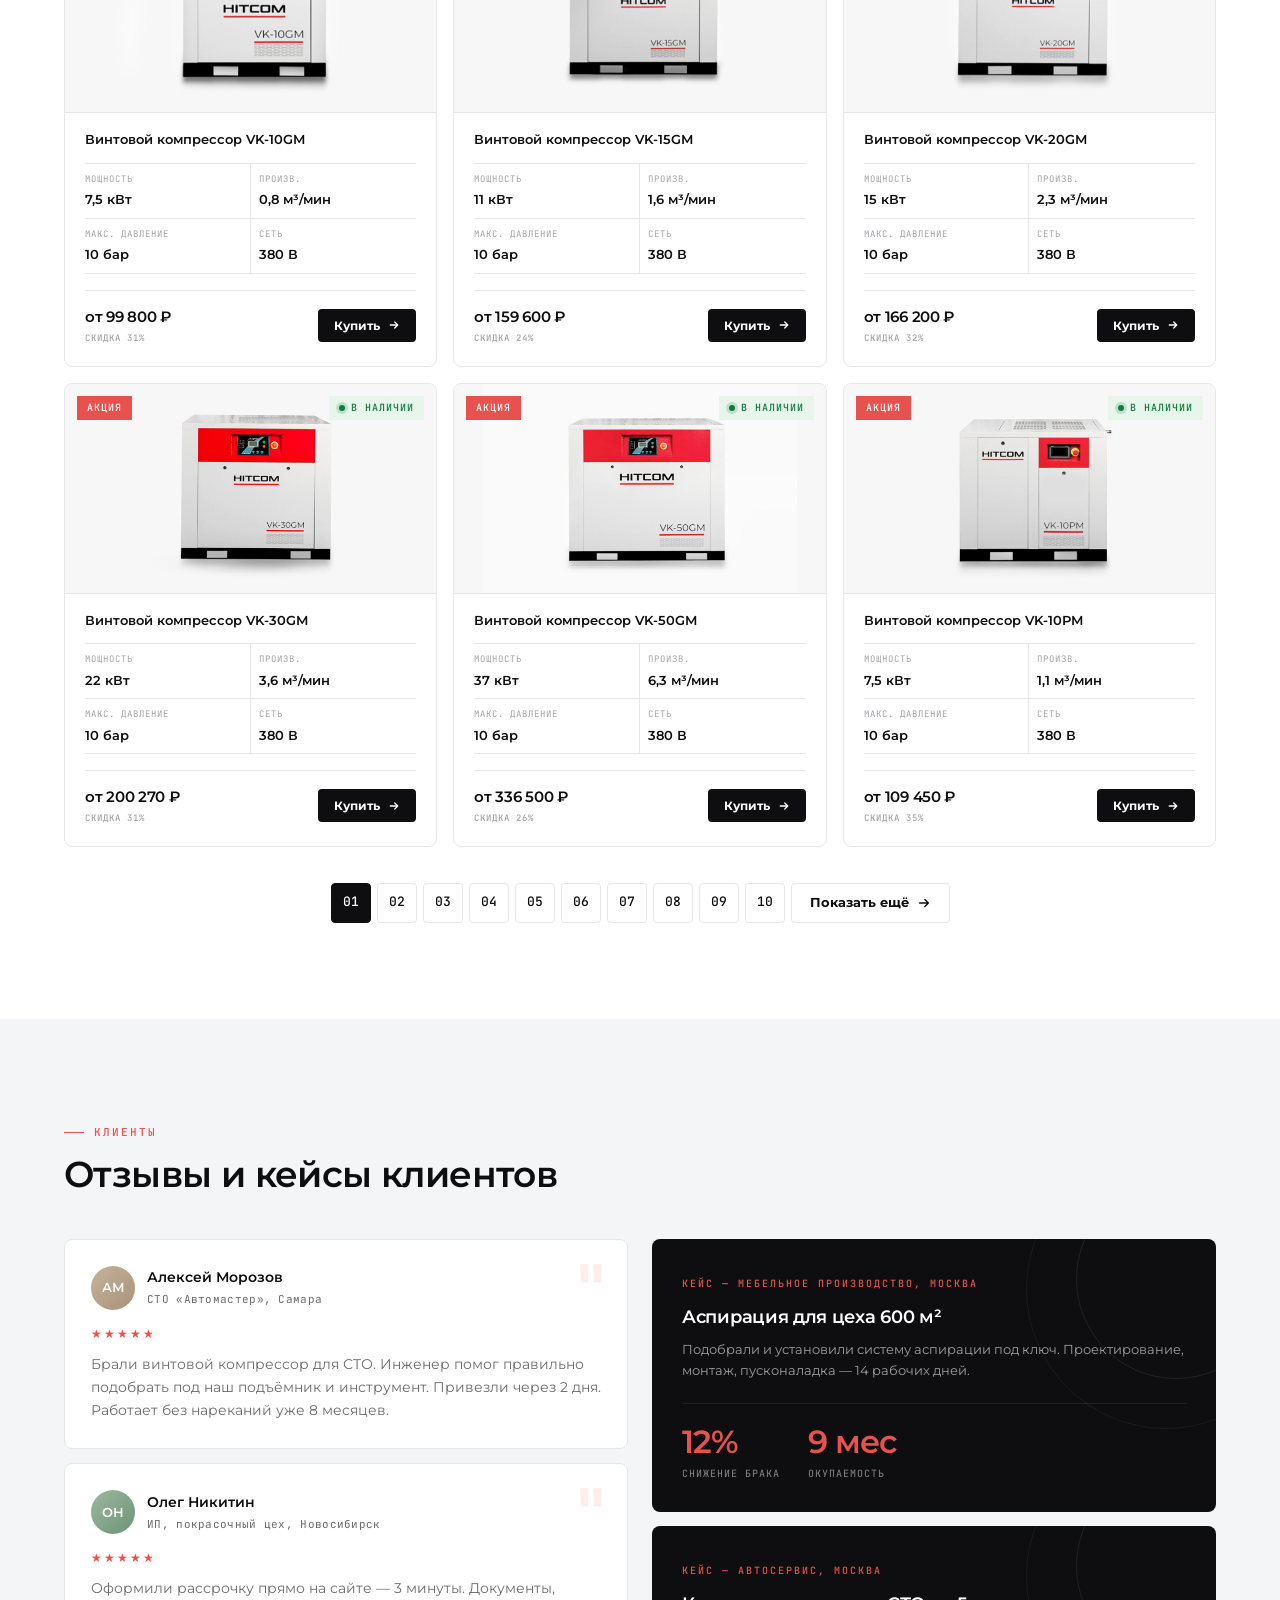
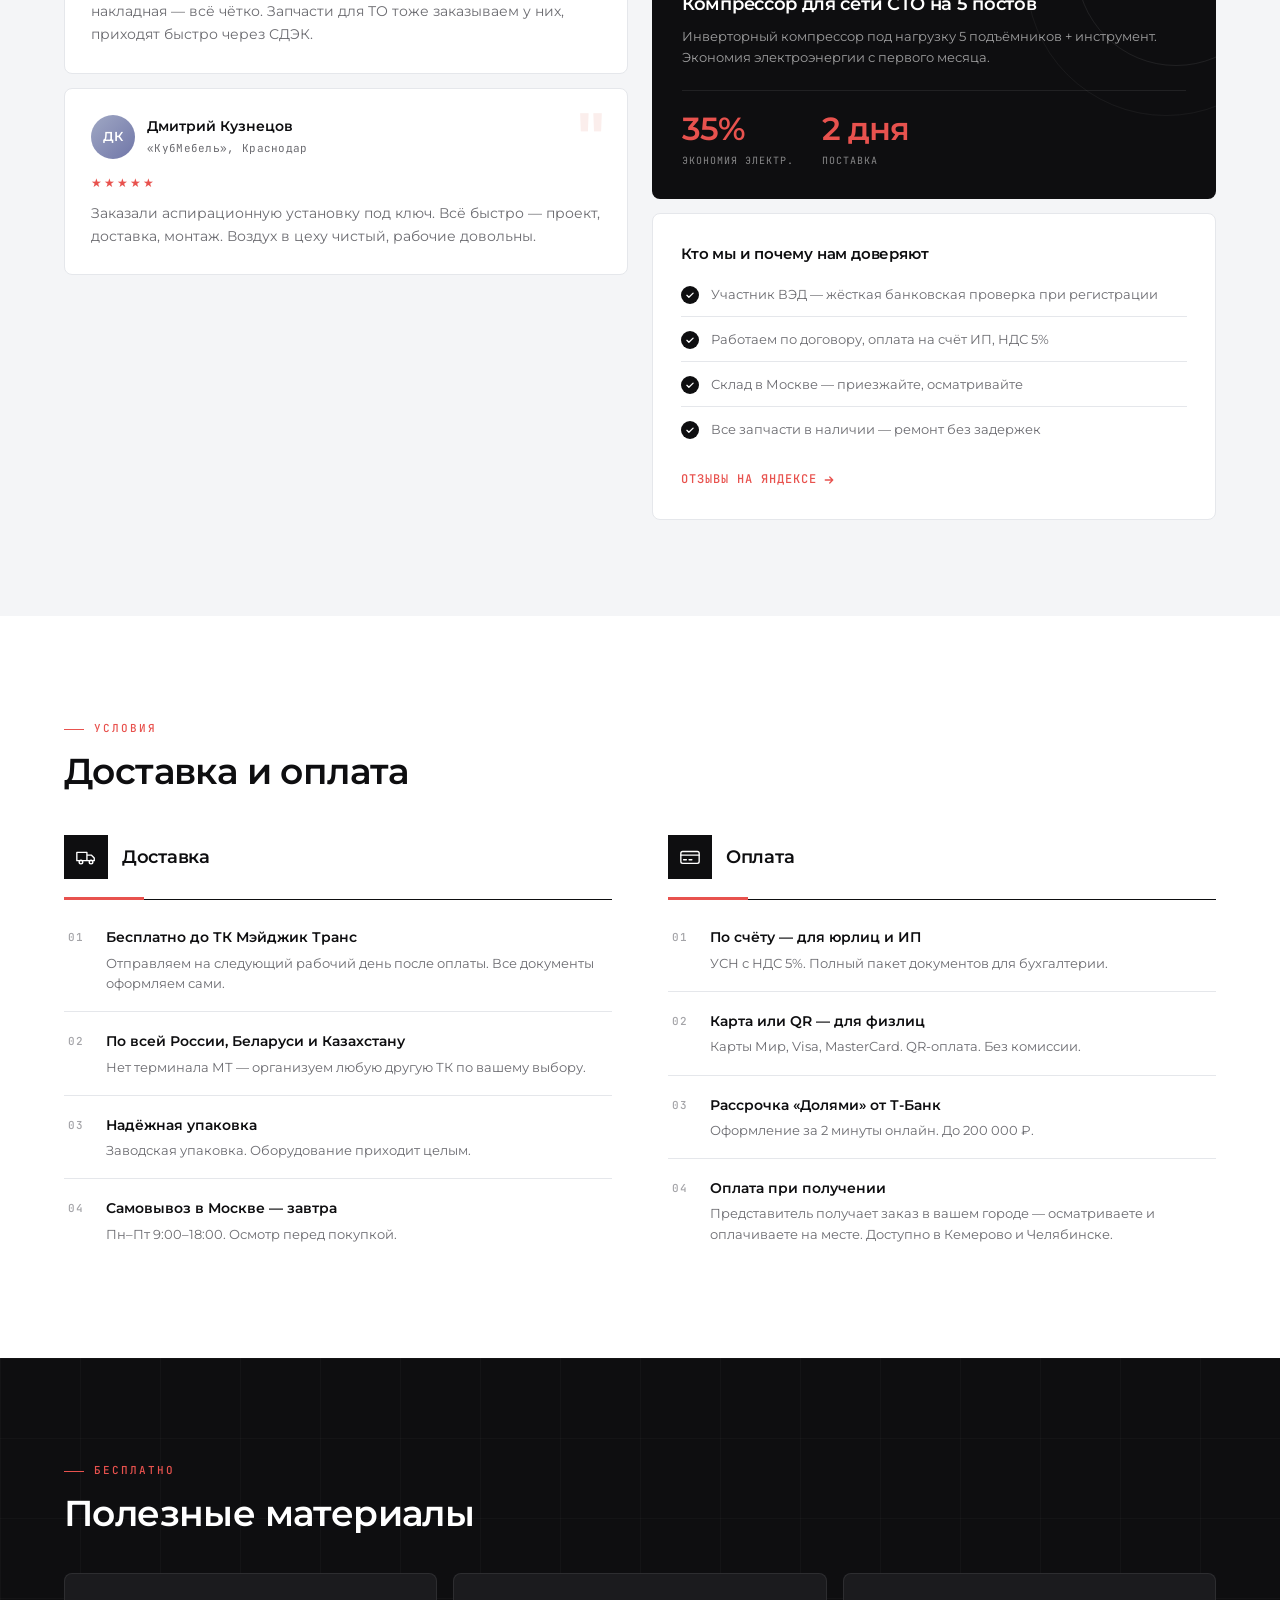
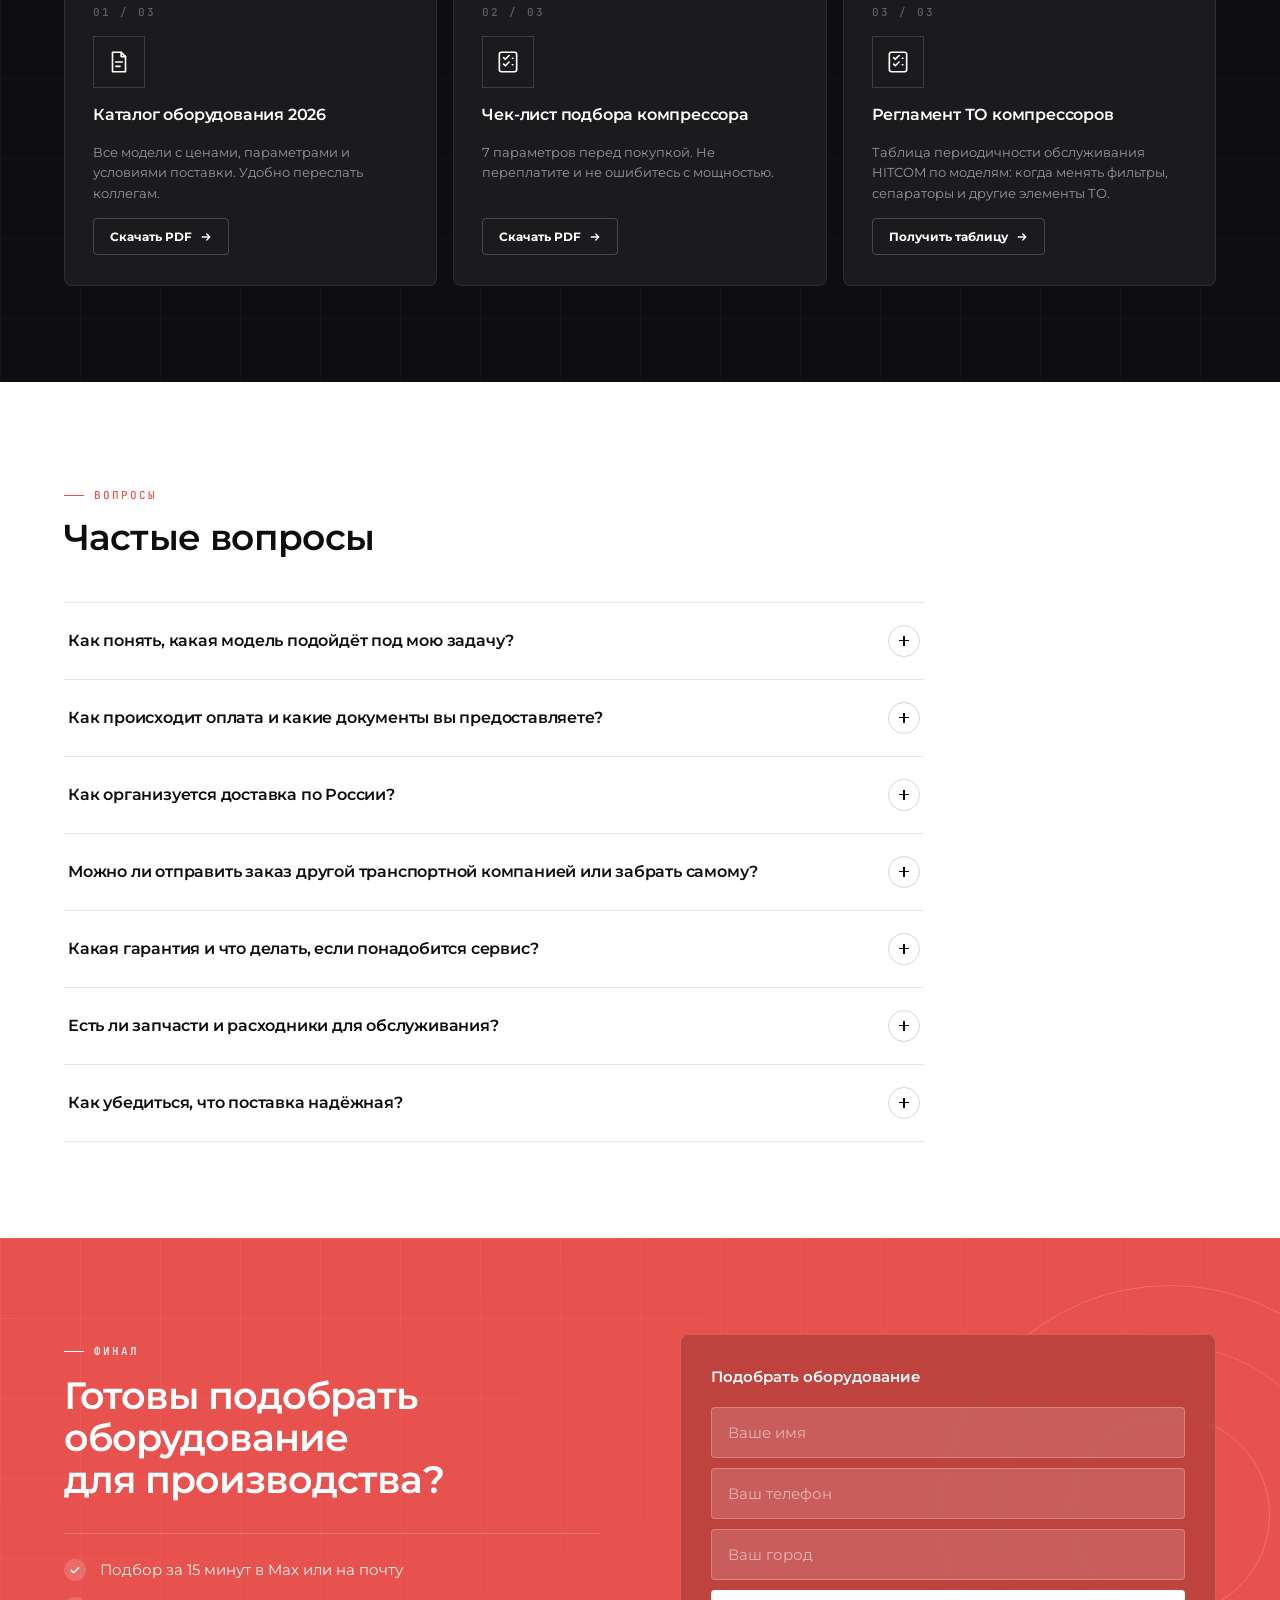
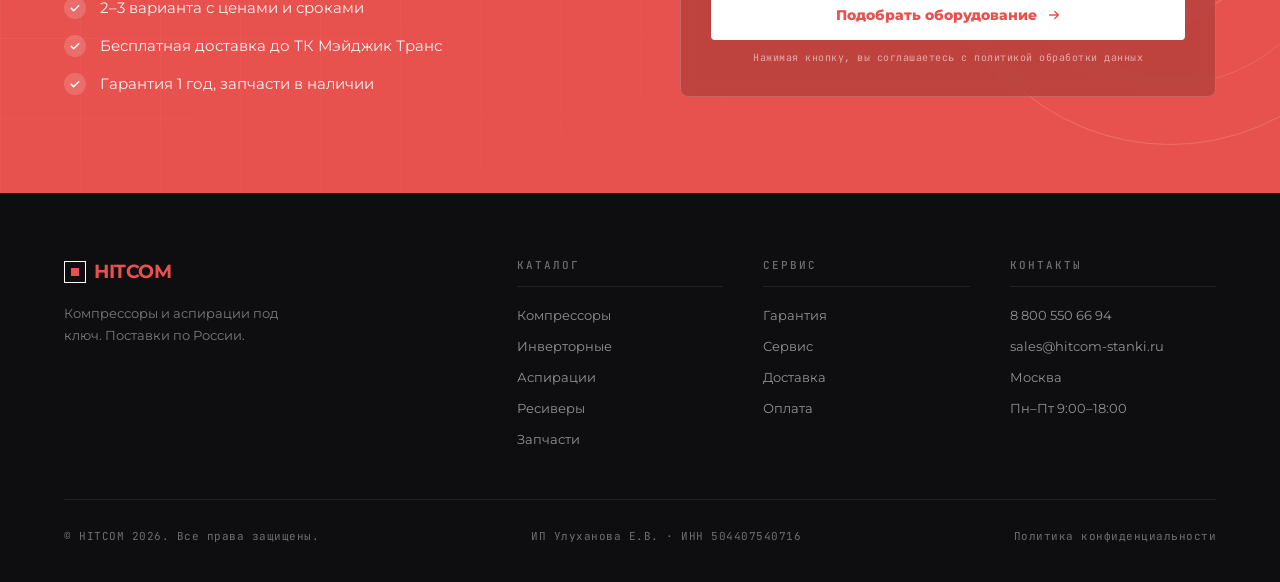
==== commit 47de3abd: "Fix logo, links, stats copy and product card params Co-Authored-By: Claude Sonnet 4.6 <noreply@anthr" ====
--- a/index.html
+++ b/index.html
@@ -79,7 +79,7 @@
 <!-- ══════════ ШАПКА ══════════ -->
 <header id="hdr">
   <div class="h-in">
-    <a href="#" class="logo"><span class="logo-mark"></span>HIT<b>COM</b></a>
+    <a href="/" class="logo"><span class="logo-mark"></span><b>HITCOM</b></a>
     <nav id="main-nav">
       <a href="#catalog" onclick="closeNav()">Каталог</a>
       <a href="#quiz" onclick="closeNav()">Подбор</a>
@@ -145,7 +145,7 @@
     <div class="hero-stats-in">
       <div class="hstat">
         <div class="hstat-v"><span class="count" data-to="300">0</span><b>+</b></div>
-        <div class="hstat-k">Моделей в наличии</div>
+        <div class="hstat-k">компрессоров в наличии</div>
       </div>
       <div class="hstat">
         <div class="hstat-v"><span class="count" data-to="1">0</span>&nbsp;<b>год</b></div>
@@ -367,12 +367,12 @@
           </div>
           <div class="pc-body">
             <div class="pc-name">Винтовой компрессор VK-10GM</div>
-            <div class="pc-params"><div><div class="pp-k">Мощность</div><div class="pp-v">7,5 кВт</div></div><div><div class="pp-k">Произв.</div><div class="pp-v">0,8 м³/мин</div></div><div><div class="pp-k">Давление</div><div class="pp-v">10 бар</div></div><div><div class="pp-k">Сеть</div><div class="pp-v">380 В</div></div></div>
+            <div class="pc-params"><div><div class="pp-k">Мощность</div><div class="pp-v">7,5 кВт</div></div><div><div class="pp-k">Произв.</div><div class="pp-v">0,8 м³/мин</div></div><div><div class="pp-k">Макс. давление</div><div class="pp-v">10 бар</div></div><div><div class="pp-k">Сеть</div><div class="pp-v">380 В</div></div></div>
             <div class="pc-foot"><div class="pc-price">от 99 800 ₽<small>скидка 31%</small></div><button class="pc-buy" onclick="event.stopPropagation();openPop('kp')">Купить<svg><use href="#i-arrow"/></svg></button></div>
           </div>
         </div>
         <div class="pc-back">
-          <div><div class="pb-name">Винтовой компрессор VK-10GM</div><div class="pb-rows"><div class="pb-row"><span class="pb-k">Мощность</span><span class="pb-v">7,5 кВт</span></div><div class="pb-row"><span class="pb-k">Производит.</span><span class="pb-v">0,8 м³/мин</span></div><div class="pb-row"><span class="pb-k">Давление</span><span class="pb-v">10 бар</span></div><div class="pb-row"><span class="pb-k">Напряжение</span><span class="pb-v">380 В</span></div><div class="pb-row"><span class="pb-k">Шум</span><span class="pb-v">65 дБ</span></div><div class="pb-row"><span class="pb-k">Гарантия</span><span class="pb-v">1 год</span></div></div></div>
+          <div><div class="pb-name">Винтовой компрессор VK-10GM</div><div class="pb-rows"><div class="pb-row"><span class="pb-k">Мощность</span><span class="pb-v">7,5 кВт</span></div><div class="pb-row"><span class="pb-k">Производит.</span><span class="pb-v">0,8 м³/мин</span></div><div class="pb-row"><span class="pb-k">Максимальное давление</span><span class="pb-v">10 бар</span></div><div class="pb-row"><span class="pb-k">Напряжение</span><span class="pb-v">380 В</span></div><div class="pb-row"><span class="pb-k">Гарантия</span><span class="pb-v">1 год</span></div></div></div>
           <div class="pb-btns"><button class="pbb1" onclick="event.stopPropagation();openPop('kp')">Купить</button><button class="pbb2" onclick="event.stopPropagation();openPop('consult')">Консультация</button></div>
         </div>
       </div></div>
@@ -388,12 +388,12 @@
           </div>
           <div class="pc-body">
             <div class="pc-name">Винтовой компрессор VK-15GM</div>
-            <div class="pc-params"><div><div class="pp-k">Мощность</div><div class="pp-v">11 кВт</div></div><div><div class="pp-k">Произв.</div><div class="pp-v">1,6 м³/мин</div></div><div><div class="pp-k">Давление</div><div class="pp-v">10 бар</div></div><div><div class="pp-k">Сеть</div><div class="pp-v">380 В</div></div></div>
+            <div class="pc-params"><div><div class="pp-k">Мощность</div><div class="pp-v">11 кВт</div></div><div><div class="pp-k">Произв.</div><div class="pp-v">1,6 м³/мин</div></div><div><div class="pp-k">Макс. давление</div><div class="pp-v">10 бар</div></div><div><div class="pp-k">Сеть</div><div class="pp-v">380 В</div></div></div>
             <div class="pc-foot"><div class="pc-price">от 159 600 ₽<small>скидка 24%</small></div><button class="pc-buy" onclick="event.stopPropagation();openPop('kp')">Купить<svg><use href="#i-arrow"/></svg></button></div>
           </div>
         </div>
         <div class="pc-back">
-          <div><div class="pb-name">Винтовой компрессор VK-15GM</div><div class="pb-rows"><div class="pb-row"><span class="pb-k">Мощность</span><span class="pb-v">11 кВт</span></div><div class="pb-row"><span class="pb-k">Производит.</span><span class="pb-v">1,6 м³/мин</span></div><div class="pb-row"><span class="pb-k">Давление</span><span class="pb-v">10 бар</span></div><div class="pb-row"><span class="pb-k">Напряжение</span><span class="pb-v">380 В</span></div><div class="pb-row"><span class="pb-k">Шум</span><span class="pb-v">65 дБ</span></div><div class="pb-row"><span class="pb-k">Гарантия</span><span class="pb-v">1 год</span></div></div></div>
+          <div><div class="pb-name">Винтовой компрессор VK-15GM</div><div class="pb-rows"><div class="pb-row"><span class="pb-k">Мощность</span><span class="pb-v">11 кВт</span></div><div class="pb-row"><span class="pb-k">Производит.</span><span class="pb-v">1,6 м³/мин</span></div><div class="pb-row"><span class="pb-k">Максимальное давление</span><span class="pb-v">10 бар</span></div><div class="pb-row"><span class="pb-k">Напряжение</span><span class="pb-v">380 В</span></div><div class="pb-row"><span class="pb-k">Гарантия</span><span class="pb-v">1 год</span></div></div></div>
           <div class="pb-btns"><button class="pbb1" onclick="event.stopPropagation();openPop('kp')">Купить</button><button class="pbb2" onclick="event.stopPropagation();openPop('consult')">Консультация</button></div>
         </div>
       </div></div>
@@ -409,12 +409,12 @@
           </div>
           <div class="pc-body">
             <div class="pc-name">Винтовой компрессор VK-20GM</div>
-            <div class="pc-params"><div><div class="pp-k">Мощность</div><div class="pp-v">15 кВт</div></div><div><div class="pp-k">Произв.</div><div class="pp-v">2,3 м³/мин</div></div><div><div class="pp-k">Давление</div><div class="pp-v">10 бар</div></div><div><div class="pp-k">Сеть</div><div class="pp-v">380 В</div></div></div>
+            <div class="pc-params"><div><div class="pp-k">Мощность</div><div class="pp-v">15 кВт</div></div><div><div class="pp-k">Произв.</div><div class="pp-v">2,3 м³/мин</div></div><div><div class="pp-k">Макс. давление</div><div class="pp-v">10 бар</div></div><div><div class="pp-k">Сеть</div><div class="pp-v">380 В</div></div></div>
             <div class="pc-foot"><div class="pc-price">от 166 200 ₽<small>скидка 32%</small></div><button class="pc-buy" onclick="event.stopPropagation();openPop('kp')">Купить<svg><use href="#i-arrow"/></svg></button></div>
           </div>
         </div>
         <div class="pc-back">
-          <div><div class="pb-name">Винтовой компрессор VK-20GM</div><div class="pb-rows"><div class="pb-row"><span class="pb-k">Мощность</span><span class="pb-v">15 кВт</span></div><div class="pb-row"><span class="pb-k">Производит.</span><span class="pb-v">2,3 м³/мин</span></div><div class="pb-row"><span class="pb-k">Давление</span><span class="pb-v">10 бар</span></div><div class="pb-row"><span class="pb-k">Напряжение</span><span class="pb-v">380 В</span></div><div class="pb-row"><span class="pb-k">Шум</span><span class="pb-v">65 дБ</span></div><div class="pb-row"><span class="pb-k">Гарантия</span><span class="pb-v">1 год</span></div></div></div>
+          <div><div class="pb-name">Винтовой компрессор VK-20GM</div><div class="pb-rows"><div class="pb-row"><span class="pb-k">Мощность</span><span class="pb-v">15 кВт</span></div><div class="pb-row"><span class="pb-k">Производит.</span><span class="pb-v">2,3 м³/мин</span></div><div class="pb-row"><span class="pb-k">Максимальное давление</span><span class="pb-v">10 бар</span></div><div class="pb-row"><span class="pb-k">Напряжение</span><span class="pb-v">380 В</span></div><div class="pb-row"><span class="pb-k">Гарантия</span><span class="pb-v">1 год</span></div></div></div>
           <div class="pb-btns"><button class="pbb1" onclick="event.stopPropagation();openPop('kp')">Купить</button><button class="pbb2" onclick="event.stopPropagation();openPop('consult')">Консультация</button></div>
         </div>
       </div></div>
@@ -430,12 +430,12 @@
           </div>
           <div class="pc-body">
             <div class="pc-name">Винтовой компрессор VK-30GM</div>
-            <div class="pc-params"><div><div class="pp-k">Мощность</div><div class="pp-v">22 кВт</div></div><div><div class="pp-k">Произв.</div><div class="pp-v">3,6 м³/мин</div></div><div><div class="pp-k">Давление</div><div class="pp-v">10 бар</div></div><div><div class="pp-k">Сеть</div><div class="pp-v">380 В</div></div></div>
+            <div class="pc-params"><div><div class="pp-k">Мощность</div><div class="pp-v">22 кВт</div></div><div><div class="pp-k">Произв.</div><div class="pp-v">3,6 м³/мин</div></div><div><div class="pp-k">Макс. давление</div><div class="pp-v">10 бар</div></div><div><div class="pp-k">Сеть</div><div class="pp-v">380 В</div></div></div>
             <div class="pc-foot"><div class="pc-price">от 200 270 ₽<small>скидка 31%</small></div><button class="pc-buy" onclick="event.stopPropagation();openPop('kp')">Купить<svg><use href="#i-arrow"/></svg></button></div>
           </div>
         </div>
         <div class="pc-back">
-          <div><div class="pb-name">Винтовой компрессор VK-30GM</div><div class="pb-rows"><div class="pb-row"><span class="pb-k">Мощность</span><span class="pb-v">22 кВт</span></div><div class="pb-row"><span class="pb-k">Производит.</span><span class="pb-v">3,6 м³/мин</span></div><div class="pb-row"><span class="pb-k">Давление</span><span class="pb-v">10 бар</span></div><div class="pb-row"><span class="pb-k">Напряжение</span><span class="pb-v">380 В</span></div><div class="pb-row"><span class="pb-k">Шум</span><span class="pb-v">65 дБ</span></div><div class="pb-row"><span class="pb-k">Гарантия</span><span class="pb-v">1 год</span></div></div></div>
+          <div><div class="pb-name">Винтовой компрессор VK-30GM</div><div class="pb-rows"><div class="pb-row"><span class="pb-k">Мощность</span><span class="pb-v">22 кВт</span></div><div class="pb-row"><span class="pb-k">Производит.</span><span class="pb-v">3,6 м³/мин</span></div><div class="pb-row"><span class="pb-k">Максимальное давление</span><span class="pb-v">10 бар</span></div><div class="pb-row"><span class="pb-k">Напряжение</span><span class="pb-v">380 В</span></div><div class="pb-row"><span class="pb-k">Гарантия</span><span class="pb-v">1 год</span></div></div></div>
           <div class="pb-btns"><button class="pbb1" onclick="event.stopPropagation();openPop('kp')">Купить</button><button class="pbb2" onclick="event.stopPropagation();openPop('consult')">Консультация</button></div>
         </div>
       </div></div>
@@ -451,12 +451,12 @@
           </div>
           <div class="pc-body">
             <div class="pc-name">Винтовой компрессор VK-50GM</div>
-            <div class="pc-params"><div><div class="pp-k">Мощность</div><div class="pp-v">37 кВт</div></div><div><div class="pp-k">Произв.</div><div class="pp-v">6,3 м³/мин</div></div><div><div class="pp-k">Давление</div><div class="pp-v">10 бар</div></div><div><div class="pp-k">Сеть</div><div class="pp-v">380 В</div></div></div>
+            <div class="pc-params"><div><div class="pp-k">Мощность</div><div class="pp-v">37 кВт</div></div><div><div class="pp-k">Произв.</div><div class="pp-v">6,3 м³/мин</div></div><div><div class="pp-k">Макс. давление</div><div class="pp-v">10 бар</div></div><div><div class="pp-k">Сеть</div><div class="pp-v">380 В</div></div></div>
             <div class="pc-foot"><div class="pc-price">от 336 500 ₽<small>скидка 26%</small></div><button class="pc-buy" onclick="event.stopPropagation();openPop('kp')">Купить<svg><use href="#i-arrow"/></svg></button></div>
           </div>
         </div>
         <div class="pc-back">
-          <div><div class="pb-name">Винтовой компрессор VK-50GM</div><div class="pb-rows"><div class="pb-row"><span class="pb-k">Мощность</span><span class="pb-v">37 кВт</span></div><div class="pb-row"><span class="pb-k">Производит.</span><span class="pb-v">6,3 м³/мин</span></div><div class="pb-row"><span class="pb-k">Давление</span><span class="pb-v">10 бар</span></div><div class="pb-row"><span class="pb-k">Напряжение</span><span class="pb-v">380 В</span></div><div class="pb-row"><span class="pb-k">Шум</span><span class="pb-v">65 дБ</span></div><div class="pb-row"><span class="pb-k">Гарантия</span><span class="pb-v">1 год</span></div></div></div>
+          <div><div class="pb-name">Винтовой компрессор VK-50GM</div><div class="pb-rows"><div class="pb-row"><span class="pb-k">Мощность</span><span class="pb-v">37 кВт</span></div><div class="pb-row"><span class="pb-k">Производит.</span><span class="pb-v">6,3 м³/мин</span></div><div class="pb-row"><span class="pb-k">Максимальное давление</span><span class="pb-v">10 бар</span></div><div class="pb-row"><span class="pb-k">Напряжение</span><span class="pb-v">380 В</span></div><div class="pb-row"><span class="pb-k">Гарантия</span><span class="pb-v">1 год</span></div></div></div>
           <div class="pb-btns"><button class="pbb1" onclick="event.stopPropagation();openPop('kp')">Купить</button><button class="pbb2" onclick="event.stopPropagation();openPop('consult')">Консультация</button></div>
         </div>
       </div></div>
@@ -472,12 +472,12 @@
           </div>
           <div class="pc-body">
             <div class="pc-name">Винтовой компрессор VK-10PM</div>
-            <div class="pc-params"><div><div class="pp-k">Мощность</div><div class="pp-v">7,5 кВт</div></div><div><div class="pp-k">Произв.</div><div class="pp-v">1,1 м³/мин</div></div><div><div class="pp-k">Давление</div><div class="pp-v">10 бар</div></div><div><div class="pp-k">Сеть</div><div class="pp-v">380 В</div></div></div>
+            <div class="pc-params"><div><div class="pp-k">Мощность</div><div class="pp-v">7,5 кВт</div></div><div><div class="pp-k">Произв.</div><div class="pp-v">1,1 м³/мин</div></div><div><div class="pp-k">Макс. давление</div><div class="pp-v">10 бар</div></div><div><div class="pp-k">Сеть</div><div class="pp-v">380 В</div></div></div>
             <div class="pc-foot"><div class="pc-price">от 109 450 ₽<small>скидка 35%</small></div><button class="pc-buy" onclick="event.stopPropagation();openPop('kp')">Купить<svg><use href="#i-arrow"/></svg></button></div>
           </div>
         </div>
         <div class="pc-back">
-          <div><div class="pb-name">Винтовой компрессор VK-10PM</div><div class="pb-rows"><div class="pb-row"><span class="pb-k">Мощность</span><span class="pb-v">7,5 кВт</span></div><div class="pb-row"><span class="pb-k">Производит.</span><span class="pb-v">1,1 м³/мин</span></div><div class="pb-row"><span class="pb-k">Давление</span><span class="pb-v">10 бар</span></div><div class="pb-row"><span class="pb-k">Напряжение</span><span class="pb-v">380 В</span></div><div class="pb-row"><span class="pb-k">Шум</span><span class="pb-v">65 дБ</span></div><div class="pb-row"><span class="pb-k">Гарантия</span><span class="pb-v">1 год</span></div></div></div>
+          <div><div class="pb-name">Винтовой компрессор VK-10PM</div><div class="pb-rows"><div class="pb-row"><span class="pb-k">Мощность</span><span class="pb-v">7,5 кВт</span></div><div class="pb-row"><span class="pb-k">Производит.</span><span class="pb-v">1,1 м³/мин</span></div><div class="pb-row"><span class="pb-k">Максимальное давление</span><span class="pb-v">10 бар</span></div><div class="pb-row"><span class="pb-k">Напряжение</span><span class="pb-v">380 В</span></div><div class="pb-row"><span class="pb-k">Гарантия</span><span class="pb-v">1 год</span></div></div></div>
           <div class="pb-btns"><button class="pbb1" onclick="event.stopPropagation();openPop('kp')">Купить</button><button class="pbb2" onclick="event.stopPropagation();openPop('consult')">Консультация</button></div>
         </div>
       </div></div>
@@ -493,12 +493,12 @@
           </div>
           <div class="pc-body">
             <div class="pc-name">Винтовой компрессор VK-20PM</div>
-            <div class="pc-params"><div><div class="pp-k">Мощность</div><div class="pp-v">15 кВт</div></div><div><div class="pp-k">Произв.</div><div class="pp-v">2,15 м³/мин</div></div><div><div class="pp-k">Давление</div><div class="pp-v">10 бар</div></div><div><div class="pp-k">Сеть</div><div class="pp-v">380 В</div></div></div>
+            <div class="pc-params"><div><div class="pp-k">Мощность</div><div class="pp-v">15 кВт</div></div><div><div class="pp-k">Произв.</div><div class="pp-v">2,15 м³/мин</div></div><div><div class="pp-k">Макс. давление</div><div class="pp-v">10 бар</div></div><div><div class="pp-k">Сеть</div><div class="pp-v">380 В</div></div></div>
             <div class="pc-foot"><div class="pc-price">от 188 600 ₽<small>скидка 25%</small></div><button class="pc-buy" onclick="event.stopPropagation();openPop('kp')">Купить<svg><use href="#i-arrow"/></svg></button></div>
           </div>
         </div>
         <div class="pc-back">
-          <div><div class="pb-name">Винтовой компрессор VK-20PM</div><div class="pb-rows"><div class="pb-row"><span class="pb-k">Мощность</span><span class="pb-v">15 кВт</span></div><div class="pb-row"><span class="pb-k">Производит.</span><span class="pb-v">2,15 м³/мин</span></div><div class="pb-row"><span class="pb-k">Давление</span><span class="pb-v">10 бар</span></div><div class="pb-row"><span class="pb-k">Напряжение</span><span class="pb-v">380 В</span></div><div class="pb-row"><span class="pb-k">Шум</span><span class="pb-v">65 дБ</span></div><div class="pb-row"><span class="pb-k">Гарантия</span><span class="pb-v">1 год</span></div></div></div>
+          <div><div class="pb-name">Винтовой компрессор VK-20PM</div><div class="pb-rows"><div class="pb-row"><span class="pb-k">Мощность</span><span class="pb-v">15 кВт</span></div><div class="pb-row"><span class="pb-k">Производит.</span><span class="pb-v">2,15 м³/мин</span></div><div class="pb-row"><span class="pb-k">Максимальное давление</span><span class="pb-v">10 бар</span></div><div class="pb-row"><span class="pb-k">Напряжение</span><span class="pb-v">380 В</span></div><div class="pb-row"><span class="pb-k">Гарантия</span><span class="pb-v">1 год</span></div></div></div>
           <div class="pb-btns"><button class="pbb1" onclick="event.stopPropagation();openPop('kp')">Купить</button><button class="pbb2" onclick="event.stopPropagation();openPop('consult')">Консультация</button></div>
         </div>
       </div></div>
@@ -514,12 +514,12 @@
           </div>
           <div class="pc-body">
             <div class="pc-name">Винтовой компрессор VK-30PM</div>
-            <div class="pc-params"><div><div class="pp-k">Мощность</div><div class="pp-v">22 кВт</div></div><div><div class="pp-k">Произв.</div><div class="pp-v">3,6 м³/мин</div></div><div><div class="pp-k">Давление</div><div class="pp-v">10 бар</div></div><div><div class="pp-k">Сеть</div><div class="pp-v">380 В</div></div></div>
+            <div class="pc-params"><div><div class="pp-k">Мощность</div><div class="pp-v">22 кВт</div></div><div><div class="pp-k">Произв.</div><div class="pp-v">3,6 м³/мин</div></div><div><div class="pp-k">Макс. давление</div><div class="pp-v">10 бар</div></div><div><div class="pp-k">Сеть</div><div class="pp-v">380 В</div></div></div>
             <div class="pc-foot"><div class="pc-price">от 222 800 ₽<small>скидка 35%</small></div><button class="pc-buy" onclick="event.stopPropagation();openPop('kp')">Купить<svg><use href="#i-arrow"/></svg></button></div>
           </div>
         </div>
         <div class="pc-back">
-          <div><div class="pb-name">Винтовой компрессор VK-30PM</div><div class="pb-rows"><div class="pb-row"><span class="pb-k">Мощность</span><span class="pb-v">22 кВт</span></div><div class="pb-row"><span class="pb-k">Производит.</span><span class="pb-v">3,6 м³/мин</span></div><div class="pb-row"><span class="pb-k">Давление</span><span class="pb-v">10 бар</span></div><div class="pb-row"><span class="pb-k">Напряжение</span><span class="pb-v">380 В</span></div><div class="pb-row"><span class="pb-k">Шум</span><span class="pb-v">65 дБ</span></div><div class="pb-row"><span class="pb-k">Гарантия</span><span class="pb-v">1 год</span></div></div></div>
+          <div><div class="pb-name">Винтовой компрессор VK-30PM</div><div class="pb-rows"><div class="pb-row"><span class="pb-k">Мощность</span><span class="pb-v">22 кВт</span></div><div class="pb-row"><span class="pb-k">Производит.</span><span class="pb-v">3,6 м³/мин</span></div><div class="pb-row"><span class="pb-k">Максимальное давление</span><span class="pb-v">10 бар</span></div><div class="pb-row"><span class="pb-k">Напряжение</span><span class="pb-v">380 В</span></div><div class="pb-row"><span class="pb-k">Гарантия</span><span class="pb-v">1 год</span></div></div></div>
           <div class="pb-btns"><button class="pbb1" onclick="event.stopPropagation();openPop('kp')">Купить</button><button class="pbb2" onclick="event.stopPropagation();openPop('consult')">Консультация</button></div>
         </div>
       </div></div>
@@ -535,12 +535,12 @@
           </div>
           <div class="pc-body">
             <div class="pc-name">Винтовой компрессор VK-50PM</div>
-            <div class="pc-params"><div><div class="pp-k">Мощность</div><div class="pp-v">37 кВт</div></div><div><div class="pp-k">Произв.</div><div class="pp-v">6,3 м³/мин</div></div><div><div class="pp-k">Давление</div><div class="pp-v">10 бар</div></div><div><div class="pp-k">Сеть</div><div class="pp-v">380 В</div></div></div>
+            <div class="pc-params"><div><div class="pp-k">Мощность</div><div class="pp-v">37 кВт</div></div><div><div class="pp-k">Произв.</div><div class="pp-v">6,3 м³/мин</div></div><div><div class="pp-k">Макс. давление</div><div class="pp-v">10 бар</div></div><div><div class="pp-k">Сеть</div><div class="pp-v">380 В</div></div></div>
             <div class="pc-foot"><div class="pc-price">от 370 200 ₽<small>скидка 19%</small></div><button class="pc-buy" onclick="event.stopPropagation();openPop('kp')">Купить<svg><use href="#i-arrow"/></svg></button></div>
           </div>
         </div>
         <div class="pc-back">
-          <div><div class="pb-name">Винтовой компрессор VK-50PM</div><div class="pb-rows"><div class="pb-row"><span class="pb-k">Мощность</span><span class="pb-v">37 кВт</span></div><div class="pb-row"><span class="pb-k">Производит.</span><span class="pb-v">6,3 м³/мин</span></div><div class="pb-row"><span class="pb-k">Давление</span><span class="pb-v">10 бар</span></div><div class="pb-row"><span class="pb-k">Напряжение</span><span class="pb-v">380 В</span></div><div class="pb-row"><span class="pb-k">Шум</span><span class="pb-v">65 дБ</span></div><div class="pb-row"><span class="pb-k">Гарантия</span><span class="pb-v">1 год</span></div></div></div>
+          <div><div class="pb-name">Винтовой компрессор VK-50PM</div><div class="pb-rows"><div class="pb-row"><span class="pb-k">Мощность</span><span class="pb-v">37 кВт</span></div><div class="pb-row"><span class="pb-k">Производит.</span><span class="pb-v">6,3 м³/мин</span></div><div class="pb-row"><span class="pb-k">Максимальное давление</span><span class="pb-v">10 бар</span></div><div class="pb-row"><span class="pb-k">Напряжение</span><span class="pb-v">380 В</span></div><div class="pb-row"><span class="pb-k">Гарантия</span><span class="pb-v">1 год</span></div></div></div>
           <div class="pb-btns"><button class="pbb1" onclick="event.stopPropagation();openPop('kp')">Купить</button><button class="pbb2" onclick="event.stopPropagation();openPop('consult')">Консультация</button></div>
         </div>
       </div></div>
@@ -556,12 +556,12 @@
           </div>
           <div class="pc-body">
             <div class="pc-name">Ресивер для сжатого воздуха 600 л</div>
-            <div class="pc-params"><div><div class="pp-k">Объём</div><div class="pp-v">600 л</div></div><div><div class="pp-k">Давление</div><div class="pp-v">10 бар</div></div><div><div class="pp-k">Тип</div><div class="pp-v">Вертикальный</div></div><div><div class="pp-k">Поставка</div><div class="pp-v">1–2 дня</div></div></div>
+            <div class="pc-params"><div><div class="pp-k">Объём</div><div class="pp-v">600 л</div></div><div><div class="pp-k">Макс. давление</div><div class="pp-v">10 бар</div></div><div><div class="pp-k">Тип</div><div class="pp-v">Вертикальный</div></div><div><div class="pp-k">Поставка</div><div class="pp-v">1–2 дня</div></div></div>
             <div class="pc-foot"><div class="pc-price">от 42 000 ₽</div><button class="pc-buy" onclick="event.stopPropagation();openPop('kp')">Купить<svg><use href="#i-arrow"/></svg></button></div>
           </div>
         </div>
         <div class="pc-back">
-          <div><div class="pb-name">Ресивер для сжатого воздуха 600 л</div><div class="pb-rows"><div class="pb-row"><span class="pb-k">Объём</span><span class="pb-v">600 л</span></div><div class="pb-row"><span class="pb-k">Давление</span><span class="pb-v">10 бар</span></div><div class="pb-row"><span class="pb-k">Тип</span><span class="pb-v">Вертикальный</span></div><div class="pb-row"><span class="pb-k">Материал</span><span class="pb-v">Сталь</span></div><div class="pb-row"><span class="pb-k">Покрытие</span><span class="pb-v">Эпоксид</span></div><div class="pb-row"><span class="pb-k">Гарантия</span><span class="pb-v">1 год</span></div></div></div>
+          <div><div class="pb-name">Ресивер для сжатого воздуха 600 л</div><div class="pb-rows"><div class="pb-row"><span class="pb-k">Объём</span><span class="pb-v">600 л</span></div><div class="pb-row"><span class="pb-k">Максимальное давление</span><span class="pb-v">10 бар</span></div><div class="pb-row"><span class="pb-k">Тип</span><span class="pb-v">Вертикальный</span></div><div class="pb-row"><span class="pb-k">Материал</span><span class="pb-v">Сталь</span></div><div class="pb-row"><span class="pb-k">Покрытие</span><span class="pb-v">Эпоксид</span></div><div class="pb-row"><span class="pb-k">Гарантия</span><span class="pb-v">1 год</span></div></div></div>
           <div class="pb-btns"><button class="pbb1" onclick="event.stopPropagation();openPop('kp')">Купить</button><button class="pbb2" onclick="event.stopPropagation();openPop('consult')">Консультация</button></div>
         </div>
       </div></div>
@@ -577,12 +577,12 @@
           </div>
           <div class="pc-body">
             <div class="pc-name">Ресивер для сжатого воздуха 1000 л</div>
-            <div class="pc-params"><div><div class="pp-k">Объём</div><div class="pp-v">1000 л</div></div><div><div class="pp-k">Давление</div><div class="pp-v">10 бар</div></div><div><div class="pp-k">Тип</div><div class="pp-v">Вертикальный</div></div><div><div class="pp-k">Поставка</div><div class="pp-v">1–2 дня</div></div></div>
+            <div class="pc-params"><div><div class="pp-k">Объём</div><div class="pp-v">1000 л</div></div><div><div class="pp-k">Макс. давление</div><div class="pp-v">10 бар</div></div><div><div class="pp-k">Тип</div><div class="pp-v">Вертикальный</div></div><div><div class="pp-k">Поставка</div><div class="pp-v">1–2 дня</div></div></div>
             <div class="pc-foot"><div class="pc-price">от 48 000 ₽</div><button class="pc-buy" onclick="event.stopPropagation();openPop('kp')">Купить<svg><use href="#i-arrow"/></svg></button></div>
           </div>
         </div>
         <div class="pc-back">
-          <div><div class="pb-name">Ресивер для сжатого воздуха 1000 л</div><div class="pb-rows"><div class="pb-row"><span class="pb-k">Объём</span><span class="pb-v">1000 л</span></div><div class="pb-row"><span class="pb-k">Давление</span><span class="pb-v">10 бар</span></div><div class="pb-row"><span class="pb-k">Тип</span><span class="pb-v">Вертикальный</span></div><div class="pb-row"><span class="pb-k">Материал</span><span class="pb-v">Сталь</span></div><div class="pb-row"><span class="pb-k">Покрытие</span><span class="pb-v">Эпоксид</span></div><div class="pb-row"><span class="pb-k">Гарантия</span><span class="pb-v">1 год</span></div></div></div>
+          <div><div class="pb-name">Ресивер для сжатого воздуха 1000 л</div><div class="pb-rows"><div class="pb-row"><span class="pb-k">Объём</span><span class="pb-v">1000 л</span></div><div class="pb-row"><span class="pb-k">Максимальное давление</span><span class="pb-v">10 бар</span></div><div class="pb-row"><span class="pb-k">Тип</span><span class="pb-v">Вертикальный</span></div><div class="pb-row"><span class="pb-k">Материал</span><span class="pb-v">Сталь</span></div><div class="pb-row"><span class="pb-k">Покрытие</span><span class="pb-v">Эпоксид</span></div><div class="pb-row"><span class="pb-k">Гарантия</span><span class="pb-v">1 год</span></div></div></div>
           <div class="pb-btns"><button class="pbb1" onclick="event.stopPropagation();openPop('kp')">Купить</button><button class="pbb2" onclick="event.stopPropagation();openPop('consult')">Консультация</button></div>
         </div>
       </div></div>
@@ -682,12 +682,12 @@
           </div>
           <div class="pc-body">
             <div class="pc-name">Винтовой компрессор VK-10GA (стандартное управление)</div>
-            <div class="pc-params"><div><div class="pp-k">Мощность</div><div class="pp-v">7,5 кВт</div></div><div><div class="pp-k">Ресивер</div><div class="pp-v">180 л</div></div><div><div class="pp-k">Давление</div><div class="pp-v">10 бар</div></div><div><div class="pp-k">Сеть</div><div class="pp-v">380 В</div></div></div>
+            <div class="pc-params"><div><div class="pp-k">Мощность</div><div class="pp-v">7,5 кВт</div></div><div><div class="pp-k">Ресивер</div><div class="pp-v">180 л</div></div><div><div class="pp-k">Макс. давление</div><div class="pp-v">10 бар</div></div><div><div class="pp-k">Сеть</div><div class="pp-v">380 В</div></div></div>
             <div class="pc-foot"><div class="pc-price">от 129 250 ₽<small>скидка 16%</small></div><button class="pc-buy" onclick="event.stopPropagation();openPop('kp')">Купить<svg><use href="#i-arrow"/></svg></button></div>
           </div>
         </div>
         <div class="pc-back">
-          <div><div class="pb-name">Винтовой компрессор VK-10GA (стандартное управление)</div><div class="pb-rows"><div class="pb-row"><span class="pb-k">Мощность</span><span class="pb-v">7,5 кВт</span></div><div class="pb-row"><span class="pb-k">Ресивер</span><span class="pb-v">180 л</span></div><div class="pb-row"><span class="pb-k">Производит.</span><span class="pb-v">0,8 м³/мин</span></div><div class="pb-row"><span class="pb-k">Давление</span><span class="pb-v">10 бар</span></div><div class="pb-row"><span class="pb-k">Напряжение</span><span class="pb-v">380 В</span></div><div class="pb-row"><span class="pb-k">Гарантия</span><span class="pb-v">1 год</span></div></div></div>
+          <div><div class="pb-name">Винтовой компрессор VK-10GA (стандартное управление)</div><div class="pb-rows"><div class="pb-row"><span class="pb-k">Мощность</span><span class="pb-v">7,5 кВт</span></div><div class="pb-row"><span class="pb-k">Ресивер</span><span class="pb-v">180 л</span></div><div class="pb-row"><span class="pb-k">Производит.</span><span class="pb-v">0,8 м³/мин</span></div><div class="pb-row"><span class="pb-k">Максимальное давление</span><span class="pb-v">10 бар</span></div><div class="pb-row"><span class="pb-k">Напряжение</span><span class="pb-v">380 В</span></div><div class="pb-row"><span class="pb-k">Гарантия</span><span class="pb-v">1 год</span></div></div></div>
           <div class="pb-btns"><button class="pbb1" onclick="event.stopPropagation();openPop('kp')">Купить</button><button class="pbb2" onclick="event.stopPropagation();openPop('consult')">Консультация</button></div>
         </div>
       </div></div>
@@ -703,12 +703,12 @@
           </div>
           <div class="pc-body">
             <div class="pc-name">Винтовой компрессор VK-10PA (инверторное управление)</div>
-            <div class="pc-params"><div><div class="pp-k">Мощность</div><div class="pp-v">7,5 кВт</div></div><div><div class="pp-k">Ресивер</div><div class="pp-v">180 л</div></div><div><div class="pp-k">Давление</div><div class="pp-v">10 бар</div></div><div><div class="pp-k">Сеть</div><div class="pp-v">380 В</div></div></div>
+            <div class="pc-params"><div><div class="pp-k">Мощность</div><div class="pp-v">7,5 кВт</div></div><div><div class="pp-k">Ресивер</div><div class="pp-v">180 л</div></div><div><div class="pp-k">Макс. давление</div><div class="pp-v">10 бар</div></div><div><div class="pp-k">Сеть</div><div class="pp-v">380 В</div></div></div>
             <div class="pc-foot"><div class="pc-price">от 146 700 ₽<small>скидка 21%</small></div><button class="pc-buy" onclick="event.stopPropagation();openPop('kp')">Купить<svg><use href="#i-arrow"/></svg></button></div>
           </div>
         </div>
         <div class="pc-back">
-          <div><div class="pb-name">Винтовой компрессор VK-10PA (инверторное управление)</div><div class="pb-rows"><div class="pb-row"><span class="pb-k">Мощность</span><span class="pb-v">7,5 кВт</span></div><div class="pb-row"><span class="pb-k">Ресивер</span><span class="pb-v">180 л</span></div><div class="pb-row"><span class="pb-k">Производит.</span><span class="pb-v">1,1 м³/мин</span></div><div class="pb-row"><span class="pb-k">Давление</span><span class="pb-v">10 бар</span></div><div class="pb-row"><span class="pb-k">Напряжение</span><span class="pb-v">380 В</span></div><div class="pb-row"><span class="pb-k">Гарантия</span><span class="pb-v">1 год</span></div></div></div>
+          <div><div class="pb-name">Винтовой компрессор VK-10PA (инверторное управление)</div><div class="pb-rows"><div class="pb-row"><span class="pb-k">Мощность</span><span class="pb-v">7,5 кВт</span></div><div class="pb-row"><span class="pb-k">Ресивер</span><span class="pb-v">180 л</span></div><div class="pb-row"><span class="pb-k">Производит.</span><span class="pb-v">1,1 м³/мин</span></div><div class="pb-row"><span class="pb-k">Максимальное давление</span><span class="pb-v">10 бар</span></div><div class="pb-row"><span class="pb-k">Напряжение</span><span class="pb-v">380 В</span></div><div class="pb-row"><span class="pb-k">Гарантия</span><span class="pb-v">1 год</span></div></div></div>
           <div class="pb-btns"><button class="pbb1" onclick="event.stopPropagation();openPop('kp')">Купить</button><button class="pbb2" onclick="event.stopPropagation();openPop('consult')">Консультация</button></div>
         </div>
       </div></div>
@@ -1250,12 +1250,12 @@
           </div>
           <div class="pc-body">
             <div class="pc-name">Винтовой компрессор VK-05GA 220v (стандартное управление)</div>
-            <div class="pc-params"><div><div class="pp-k">Мощность</div><div class="pp-v">4 кВт</div></div><div><div class="pp-k">Ресивер</div><div class="pp-v">130л</div></div><div><div class="pp-k">Давление</div><div class="pp-v">10 бар</div></div><div><div class="pp-k">Сеть</div><div class="pp-v">220 В</div></div></div>
+            <div class="pc-params"><div><div class="pp-k">Мощность</div><div class="pp-v">4 кВт</div></div><div><div class="pp-k">Ресивер</div><div class="pp-v">130л</div></div><div><div class="pp-k">Макс. давление</div><div class="pp-v">10 бар</div></div><div><div class="pp-k">Сеть</div><div class="pp-v">220 В</div></div></div>
             <div class="pc-foot"><div class="pc-price">от 94 300 ₽<small>скидка 26%</small></div><button class="pc-buy" onclick="event.stopPropagation();openPop('kp')">Купить<svg><use href="#i-arrow"/></svg></button></div>
           </div>
         </div>
         <div class="pc-back">
-          <div><div class="pb-name">Винтовой компрессор VK-05GA 220v (стандартное управление)</div><div class="pb-rows"><div class="pb-row"><span class="pb-k">Мощность</span><span class="pb-v">4 кВт</span></div><div class="pb-row"><span class="pb-k">Ресивер</span><span class="pb-v">130л</span></div><div class="pb-row"><span class="pb-k">Производит.</span><span class="pb-v">0,5 м³/мин</span></div><div class="pb-row"><span class="pb-k">Давление</span><span class="pb-v">10 бар</span></div><div class="pb-row"><span class="pb-k">Напряжение</span><span class="pb-v">220 В</span></div><div class="pb-row"><span class="pb-k">Гарантия</span><span class="pb-v">1 год</span></div></div></div>
+          <div><div class="pb-name">Винтовой компрессор VK-05GA 220v (стандартное управление)</div><div class="pb-rows"><div class="pb-row"><span class="pb-k">Мощность</span><span class="pb-v">4 кВт</span></div><div class="pb-row"><span class="pb-k">Ресивер</span><span class="pb-v">130л</span></div><div class="pb-row"><span class="pb-k">Производит.</span><span class="pb-v">0,5 м³/мин</span></div><div class="pb-row"><span class="pb-k">Максимальное давление</span><span class="pb-v">10 бар</span></div><div class="pb-row"><span class="pb-k">Напряжение</span><span class="pb-v">220 В</span></div><div class="pb-row"><span class="pb-k">Гарантия</span><span class="pb-v">1 год</span></div></div></div>
           <div class="pb-btns"><button class="pbb1" onclick="event.stopPropagation();openPop('kp')">Купить</button><button class="pbb2" onclick="event.stopPropagation();openPop('consult')">Консультация</button></div>
         </div>
       </div></div>
@@ -1271,12 +1271,12 @@
           </div>
           <div class="pc-body">
             <div class="pc-name">Винтовой компрессор VK-05GA 380v (стандартное управление)</div>
-            <div class="pc-params"><div><div class="pp-k">Мощность</div><div class="pp-v">4 кВт</div></div><div><div class="pp-k">Ресивер</div><div class="pp-v">130л</div></div><div><div class="pp-k">Давление</div><div class="pp-v">10 бар</div></div><div><div class="pp-k">Сеть</div><div class="pp-v">380 В</div></div></div>
+            <div class="pc-params"><div><div class="pp-k">Мощность</div><div class="pp-v">4 кВт</div></div><div><div class="pp-k">Ресивер</div><div class="pp-v">130л</div></div><div><div class="pp-k">Макс. давление</div><div class="pp-v">10 бар</div></div><div><div class="pp-k">Сеть</div><div class="pp-v">380 В</div></div></div>
             <div class="pc-foot"><div class="pc-price">от 93 150 ₽<small>скидка 26%</small></div><button class="pc-buy" onclick="event.stopPropagation();openPop('kp')">Купить<svg><use href="#i-arrow"/></svg></button></div>
           </div>
         </div>
         <div class="pc-back">
-          <div><div class="pb-name">Винтовой компрессор VK-05GA 380v (стандартное управление)</div><div class="pb-rows"><div class="pb-row"><span class="pb-k">Мощность</span><span class="pb-v">4 кВт</span></div><div class="pb-row"><span class="pb-k">Ресивер</span><span class="pb-v">130л</span></div><div class="pb-row"><span class="pb-k">Производит.</span><span class="pb-v">0,5 м³/мин</span></div><div class="pb-row"><span class="pb-k">Давление</span><span class="pb-v">10 бар</span></div><div class="pb-row"><span class="pb-k">Напряжение</span><span class="pb-v">380 В</span></div><div class="pb-row"><span class="pb-k">Гарантия</span><span class="pb-v">1 год</span></div></div></div>
+          <div><div class="pb-name">Винтовой компрессор VK-05GA 380v (стандартное управление)</div><div class="pb-rows"><div class="pb-row"><span class="pb-k">Мощность</span><span class="pb-v">4 кВт</span></div><div class="pb-row"><span class="pb-k">Ресивер</span><span class="pb-v">130л</span></div><div class="pb-row"><span class="pb-k">Производит.</span><span class="pb-v">0,5 м³/мин</span></div><div class="pb-row"><span class="pb-k">Максимальное давление</span><span class="pb-v">10 бар</span></div><div class="pb-row"><span class="pb-k">Напряжение</span><span class="pb-v">380 В</span></div><div class="pb-row"><span class="pb-k">Гарантия</span><span class="pb-v">1 год</span></div></div></div>
           <div class="pb-btns"><button class="pbb1" onclick="event.stopPropagation();openPop('kp')">Купить</button><button class="pbb2" onclick="event.stopPropagation();openPop('consult')">Консультация</button></div>
         </div>
       </div></div>
@@ -1292,12 +1292,12 @@
           </div>
           <div class="pc-body">
             <div class="pc-name">Винтовой компрессор VK-05PA 220v (инверторное управление)</div>
-            <div class="pc-params"><div><div class="pp-k">Мощность</div><div class="pp-v">4 кВт</div></div><div><div class="pp-k">Ресивер</div><div class="pp-v">130л</div></div><div><div class="pp-k">Давление</div><div class="pp-v">10 бар</div></div><div><div class="pp-k">Сеть</div><div class="pp-v">220 В</div></div></div>
+            <div class="pc-params"><div><div class="pp-k">Мощность</div><div class="pp-v">4 кВт</div></div><div><div class="pp-k">Ресивер</div><div class="pp-v">130л</div></div><div><div class="pp-k">Макс. давление</div><div class="pp-v">10 бар</div></div><div><div class="pp-k">Сеть</div><div class="pp-v">220 В</div></div></div>
             <div class="pc-foot"><div class="pc-price">от 98 950 ₽<small>скидка 26%</small></div><button class="pc-buy" onclick="event.stopPropagation();openPop('kp')">Купить<svg><use href="#i-arrow"/></svg></button></div>
           </div>
         </div>
         <div class="pc-back">
-          <div><div class="pb-name">Винтовой компрессор VK-05PA 220v (инверторное управление)</div><div class="pb-rows"><div class="pb-row"><span class="pb-k">Мощность</span><span class="pb-v">4 кВт</span></div><div class="pb-row"><span class="pb-k">Ресивер</span><span class="pb-v">130л</span></div><div class="pb-row"><span class="pb-k">Производит.</span><span class="pb-v">0,5 м³/мин</span></div><div class="pb-row"><span class="pb-k">Давление</span><span class="pb-v">10 бар</span></div><div class="pb-row"><span class="pb-k">Напряжение</span><span class="pb-v">220 В</span></div><div class="pb-row"><span class="pb-k">Гарантия</span><span class="pb-v">1 год</span></div></div></div>
+          <div><div class="pb-name">Винтовой компрессор VK-05PA 220v (инверторное управление)</div><div class="pb-rows"><div class="pb-row"><span class="pb-k">Мощность</span><span class="pb-v">4 кВт</span></div><div class="pb-row"><span class="pb-k">Ресивер</span><span class="pb-v">130л</span></div><div class="pb-row"><span class="pb-k">Производит.</span><span class="pb-v">0,5 м³/мин</span></div><div class="pb-row"><span class="pb-k">Максимальное давление</span><span class="pb-v">10 бар</span></div><div class="pb-row"><span class="pb-k">Напряжение</span><span class="pb-v">220 В</span></div><div class="pb-row"><span class="pb-k">Гарантия</span><span class="pb-v">1 год</span></div></div></div>
           <div class="pb-btns"><button class="pbb1" onclick="event.stopPropagation();openPop('kp')">Купить</button><button class="pbb2" onclick="event.stopPropagation();openPop('consult')">Консультация</button></div>
         </div>
       </div></div>
@@ -1313,12 +1313,12 @@
           </div>
           <div class="pc-body">
             <div class="pc-name">Винтовой компрессор VK-05PA 380v (инверторное управление)</div>
-            <div class="pc-params"><div><div class="pp-k">Мощность</div><div class="pp-v">4 кВт</div></div><div><div class="pp-k">Ресивер</div><div class="pp-v">130л</div></div><div><div class="pp-k">Давление</div><div class="pp-v">10 бар</div></div><div><div class="pp-k">Сеть</div><div class="pp-v">380 В</div></div></div>
+            <div class="pc-params"><div><div class="pp-k">Мощность</div><div class="pp-v">4 кВт</div></div><div><div class="pp-k">Ресивер</div><div class="pp-v">130л</div></div><div><div class="pp-k">Макс. давление</div><div class="pp-v">10 бар</div></div><div><div class="pp-k">Сеть</div><div class="pp-v">380 В</div></div></div>
             <div class="pc-foot"><div class="pc-price">от 97 800 ₽<small>скидка 26%</small></div><button class="pc-buy" onclick="event.stopPropagation();openPop('kp')">Купить<svg><use href="#i-arrow"/></svg></button></div>
           </div>
         </div>
         <div class="pc-back">
-          <div><div class="pb-name">Винтовой компрессор VK-05PA 380v (инверторное управление)</div><div class="pb-rows"><div class="pb-row"><span class="pb-k">Мощность</span><span class="pb-v">4 кВт</span></div><div class="pb-row"><span class="pb-k">Ресивер</span><span class="pb-v">130л</span></div><div class="pb-row"><span class="pb-k">Производит.</span><span class="pb-v">0,5 м³/мин</span></div><div class="pb-row"><span class="pb-k">Давление</span><span class="pb-v">10 бар</span></div><div class="pb-row"><span class="pb-k">Напряжение</span><span class="pb-v">380 В</span></div><div class="pb-row"><span class="pb-k">Гарантия</span><span class="pb-v">1 год</span></div></div></div>
+          <div><div class="pb-name">Винтовой компрессор VK-05PA 380v (инверторное управление)</div><div class="pb-rows"><div class="pb-row"><span class="pb-k">Мощность</span><span class="pb-v">4 кВт</span></div><div class="pb-row"><span class="pb-k">Ресивер</span><span class="pb-v">130л</span></div><div class="pb-row"><span class="pb-k">Производит.</span><span class="pb-v">0,5 м³/мин</span></div><div class="pb-row"><span class="pb-k">Максимальное давление</span><span class="pb-v">10 бар</span></div><div class="pb-row"><span class="pb-k">Напряжение</span><span class="pb-v">380 В</span></div><div class="pb-row"><span class="pb-k">Гарантия</span><span class="pb-v">1 год</span></div></div></div>
           <div class="pb-btns"><button class="pbb1" onclick="event.stopPropagation();openPop('kp')">Купить</button><button class="pbb2" onclick="event.stopPropagation();openPop('consult')">Консультация</button></div>
         </div>
       </div></div>
@@ -1355,12 +1355,12 @@
           </div>
           <div class="pc-body">
             <div class="pc-name">Винтовой компрессор VK-07GM</div>
-            <div class="pc-params"><div><div class="pp-k">Мощность</div><div class="pp-v">5,5 кВт</div></div><div><div class="pp-k">Произв.</div><div class="pp-v">0,87 м³/мин</div></div><div><div class="pp-k">Давление</div><div class="pp-v">10 бар</div></div><div><div class="pp-k">Сеть</div><div class="pp-v">380 В</div></div></div>
+            <div class="pc-params"><div><div class="pp-k">Мощность</div><div class="pp-v">5,5 кВт</div></div><div><div class="pp-k">Произв.</div><div class="pp-v">0,87 м³/мин</div></div><div><div class="pp-k">Макс. давление</div><div class="pp-v">10 бар</div></div><div><div class="pp-k">Сеть</div><div class="pp-v">380 В</div></div></div>
             <div class="pc-foot"><div class="pc-price">от 93 600 ₽<small>скидка 35%</small></div><button class="pc-buy" onclick="event.stopPropagation();openPop('kp')">Купить<svg><use href="#i-arrow"/></svg></button></div>
           </div>
         </div>
         <div class="pc-back">
-          <div><div class="pb-name">Винтовой компрессор VK-07GM</div><div class="pb-rows"><div class="pb-row"><span class="pb-k">Мощность</span><span class="pb-v">5,5 кВт</span></div><div class="pb-row"><span class="pb-k">Производит.</span><span class="pb-v">0,87 м³/мин</span></div><div class="pb-row"><span class="pb-k">Давление</span><span class="pb-v">10 бар</span></div><div class="pb-row"><span class="pb-k">Напряжение</span><span class="pb-v">380 В</span></div><div class="pb-row"><span class="pb-k">Шум</span><span class="pb-v">65 дБ</span></div><div class="pb-row"><span class="pb-k">Гарантия</span><span class="pb-v">1 год</span></div></div></div>
+          <div><div class="pb-name">Винтовой компрессор VK-07GM</div><div class="pb-rows"><div class="pb-row"><span class="pb-k">Мощность</span><span class="pb-v">5,5 кВт</span></div><div class="pb-row"><span class="pb-k">Производит.</span><span class="pb-v">0,87 м³/мин</span></div><div class="pb-row"><span class="pb-k">Максимальное давление</span><span class="pb-v">10 бар</span></div><div class="pb-row"><span class="pb-k">Напряжение</span><span class="pb-v">380 В</span></div><div class="pb-row"><span class="pb-k">Гарантия</span><span class="pb-v">1 год</span></div></div></div>
           <div class="pb-btns"><button class="pbb1" onclick="event.stopPropagation();openPop('kp')">Купить</button><button class="pbb2" onclick="event.stopPropagation();openPop('consult')">Консультация</button></div>
         </div>
       </div></div>
@@ -1397,12 +1397,12 @@
           </div>
           <div class="pc-body">
             <div class="pc-name">Винтовой компрессор VK-07GA 380v (стандартное управление)</div>
-            <div class="pc-params"><div><div class="pp-k">Мощность</div><div class="pp-v">5,5 кВт</div></div><div><div class="pp-k">Ресивер</div><div class="pp-v">180 л</div></div><div><div class="pp-k">Давление</div><div class="pp-v">10 бар</div></div><div><div class="pp-k">Сеть</div><div class="pp-v">380 В</div></div></div>
+            <div class="pc-params"><div><div class="pp-k">Мощность</div><div class="pp-v">5,5 кВт</div></div><div><div class="pp-k">Ресивер</div><div class="pp-v">180 л</div></div><div><div class="pp-k">Макс. давление</div><div class="pp-v">10 бар</div></div><div><div class="pp-k">Сеть</div><div class="pp-v">380 В</div></div></div>
             <div class="pc-foot"><div class="pc-price">от 121 200 ₽<small>скидка 47%</small></div><button class="pc-buy" onclick="event.stopPropagation();openPop('kp')">Купить<svg><use href="#i-arrow"/></svg></button></div>
           </div>
         </div>
         <div class="pc-back">
-          <div><div class="pb-name">Винтовой компрессор VK-07GA 380v (стандартное управление)</div><div class="pb-rows"><div class="pb-row"><span class="pb-k">Мощность</span><span class="pb-v">5,5 кВт</span></div><div class="pb-row"><span class="pb-k">Ресивер</span><span class="pb-v">180 л</span></div><div class="pb-row"><span class="pb-k">Производит.</span><span class="pb-v">0,87 м³/мин</span></div><div class="pb-row"><span class="pb-k">Давление</span><span class="pb-v">10 бар</span></div><div class="pb-row"><span class="pb-k">Напряжение</span><span class="pb-v">380 В</span></div><div class="pb-row"><span class="pb-k">Гарантия</span><span class="pb-v">1 год</span></div></div></div>
+          <div><div class="pb-name">Винтовой компрессор VK-07GA 380v (стандартное управление)</div><div class="pb-rows"><div class="pb-row"><span class="pb-k">Мощность</span><span class="pb-v">5,5 кВт</span></div><div class="pb-row"><span class="pb-k">Ресивер</span><span class="pb-v">180 л</span></div><div class="pb-row"><span class="pb-k">Производит.</span><span class="pb-v">0,87 м³/мин</span></div><div class="pb-row"><span class="pb-k">Максимальное давление</span><span class="pb-v">10 бар</span></div><div class="pb-row"><span class="pb-k">Напряжение</span><span class="pb-v">380 В</span></div><div class="pb-row"><span class="pb-k">Гарантия</span><span class="pb-v">1 год</span></div></div></div>
           <div class="pb-btns"><button class="pbb1" onclick="event.stopPropagation();openPop('kp')">Купить</button><button class="pbb2" onclick="event.stopPropagation();openPop('consult')">Консультация</button></div>
         </div>
       </div></div>
@@ -1418,12 +1418,12 @@
           </div>
           <div class="pc-body">
             <div class="pc-name">Винтовой компрессор VK-07PA 380v (инверторное управление)</div>
-            <div class="pc-params"><div><div class="pp-k">Мощность</div><div class="pp-v">5,5 кВт</div></div><div><div class="pp-k">Ресивер</div><div class="pp-v">180 л</div></div><div><div class="pp-k">Давление</div><div class="pp-v">10 бар</div></div><div><div class="pp-k">Сеть</div><div class="pp-v">380 В</div></div></div>
+            <div class="pc-params"><div><div class="pp-k">Мощность</div><div class="pp-v">5,5 кВт</div></div><div><div class="pp-k">Ресивер</div><div class="pp-v">180 л</div></div><div><div class="pp-k">Макс. давление</div><div class="pp-v">10 бар</div></div><div><div class="pp-k">Сеть</div><div class="pp-v">380 В</div></div></div>
             <div class="pc-foot"><div class="pc-price">от 129 600 ₽<small>скидка 46%</small></div><button class="pc-buy" onclick="event.stopPropagation();openPop('kp')">Купить<svg><use href="#i-arrow"/></svg></button></div>
           </div>
         </div>
         <div class="pc-back">
-          <div><div class="pb-name">Винтовой компрессор VK-07PA 380v (инверторное управление)</div><div class="pb-rows"><div class="pb-row"><span class="pb-k">Мощность</span><span class="pb-v">5,5 кВт</span></div><div class="pb-row"><span class="pb-k">Ресивер</span><span class="pb-v">180 л</span></div><div class="pb-row"><span class="pb-k">Производит.</span><span class="pb-v">0,87 м³/мин</span></div><div class="pb-row"><span class="pb-k">Давление</span><span class="pb-v">10 бар</span></div><div class="pb-row"><span class="pb-k">Напряжение</span><span class="pb-v">380 В</span></div><div class="pb-row"><span class="pb-k">Гарантия</span><span class="pb-v">1 год</span></div></div></div>
+          <div><div class="pb-name">Винтовой компрессор VK-07PA 380v (инверторное управление)</div><div class="pb-rows"><div class="pb-row"><span class="pb-k">Мощность</span><span class="pb-v">5,5 кВт</span></div><div class="pb-row"><span class="pb-k">Ресивер</span><span class="pb-v">180 л</span></div><div class="pb-row"><span class="pb-k">Производит.</span><span class="pb-v">0,87 м³/мин</span></div><div class="pb-row"><span class="pb-k">Максимальное давление</span><span class="pb-v">10 бар</span></div><div class="pb-row"><span class="pb-k">Напряжение</span><span class="pb-v">380 В</span></div><div class="pb-row"><span class="pb-k">Гарантия</span><span class="pb-v">1 год</span></div></div></div>
           <div class="pb-btns"><button class="pbb1" onclick="event.stopPropagation();openPop('kp')">Купить</button><button class="pbb2" onclick="event.stopPropagation();openPop('consult')">Консультация</button></div>
         </div>
       </div></div>
@@ -1439,12 +1439,12 @@
           </div>
           <div class="pc-body">
             <div class="pc-name">Винтовой компрессор VK-07PM</div>
-            <div class="pc-params"><div><div class="pp-k">Мощность</div><div class="pp-v">5,5 кВт</div></div><div><div class="pp-k">Произв.</div><div class="pp-v">0,87 м³/мин</div></div><div><div class="pp-k">Давление</div><div class="pp-v">10 бар</div></div><div><div class="pp-k">Сеть</div><div class="pp-v">380 В</div></div></div>
+            <div class="pc-params"><div><div class="pp-k">Мощность</div><div class="pp-v">5,5 кВт</div></div><div><div class="pp-k">Произв.</div><div class="pp-v">0,87 м³/мин</div></div><div><div class="pp-k">Макс. давление</div><div class="pp-v">10 бар</div></div><div><div class="pp-k">Сеть</div><div class="pp-v">380 В</div></div></div>
             <div class="pc-foot"><div class="pc-price">от 96 000 ₽<small>скидка 36%</small></div><button class="pc-buy" onclick="event.stopPropagation();openPop('kp')">Купить<svg><use href="#i-arrow"/></svg></button></div>
           </div>
         </div>
         <div class="pc-back">
-          <div><div class="pb-name">Винтовой компрессор VK-07PM</div><div class="pb-rows"><div class="pb-row"><span class="pb-k">Мощность</span><span class="pb-v">5,5 кВт</span></div><div class="pb-row"><span class="pb-k">Производит.</span><span class="pb-v">0,87 м³/мин</span></div><div class="pb-row"><span class="pb-k">Давление</span><span class="pb-v">10 бар</span></div><div class="pb-row"><span class="pb-k">Напряжение</span><span class="pb-v">380 В</span></div><div class="pb-row"><span class="pb-k">Шум</span><span class="pb-v">65 дБ</span></div><div class="pb-row"><span class="pb-k">Гарантия</span><span class="pb-v">1 год</span></div></div></div>
+          <div><div class="pb-name">Винтовой компрессор VK-07PM</div><div class="pb-rows"><div class="pb-row"><span class="pb-k">Мощность</span><span class="pb-v">5,5 кВт</span></div><div class="pb-row"><span class="pb-k">Производит.</span><span class="pb-v">0,87 м³/мин</span></div><div class="pb-row"><span class="pb-k">Максимальное давление</span><span class="pb-v">10 бар</span></div><div class="pb-row"><span class="pb-k">Напряжение</span><span class="pb-v">380 В</span></div><div class="pb-row"><span class="pb-k">Гарантия</span><span class="pb-v">1 год</span></div></div></div>
           <div class="pb-btns"><button class="pbb1" onclick="event.stopPropagation();openPop('kp')">Купить</button><button class="pbb2" onclick="event.stopPropagation();openPop('consult')">Консультация</button></div>
         </div>
       </div></div>
@@ -1460,12 +1460,12 @@
           </div>
           <div class="pc-body">
             <div class="pc-name">Винтовой компрессор VK-15GA 380v (стандартное управление)</div>
-            <div class="pc-params"><div><div class="pp-k">Мощность</div><div class="pp-v">11 кВт</div></div><div><div class="pp-k">Ресивер</div><div class="pp-v">300 л</div></div><div><div class="pp-k">Давление</div><div class="pp-v">10 бар</div></div><div><div class="pp-k">Сеть</div><div class="pp-v">380 В</div></div></div>
+            <div class="pc-params"><div><div class="pp-k">Мощность</div><div class="pp-v">11 кВт</div></div><div><div class="pp-k">Ресивер</div><div class="pp-v">300 л</div></div><div><div class="pp-k">Макс. давление</div><div class="pp-v">10 бар</div></div><div><div class="pp-k">Сеть</div><div class="pp-v">380 В</div></div></div>
             <div class="pc-foot"><div class="pc-price">от 192 000 ₽<small>скидка 33%</small></div><button class="pc-buy" onclick="event.stopPropagation();openPop('kp')">Купить<svg><use href="#i-arrow"/></svg></button></div>
           </div>
         </div>
         <div class="pc-back">
-          <div><div class="pb-name">Винтовой компрессор VK-15GA 380v (стандартное управление)</div><div class="pb-rows"><div class="pb-row"><span class="pb-k">Мощность</span><span class="pb-v">11 кВт</span></div><div class="pb-row"><span class="pb-k">Ресивер</span><span class="pb-v">300 л</span></div><div class="pb-row"><span class="pb-k">Производит.</span><span class="pb-v">1,6 м³/мин</span></div><div class="pb-row"><span class="pb-k">Давление</span><span class="pb-v">10 бар</span></div><div class="pb-row"><span class="pb-k">Напряжение</span><span class="pb-v">380 В</span></div><div class="pb-row"><span class="pb-k">Гарантия</span><span class="pb-v">1 год</span></div></div></div>
+          <div><div class="pb-name">Винтовой компрессор VK-15GA 380v (стандартное управление)</div><div class="pb-rows"><div class="pb-row"><span class="pb-k">Мощность</span><span class="pb-v">11 кВт</span></div><div class="pb-row"><span class="pb-k">Ресивер</span><span class="pb-v">300 л</span></div><div class="pb-row"><span class="pb-k">Производит.</span><span class="pb-v">1,6 м³/мин</span></div><div class="pb-row"><span class="pb-k">Максимальное давление</span><span class="pb-v">10 бар</span></div><div class="pb-row"><span class="pb-k">Напряжение</span><span class="pb-v">380 В</span></div><div class="pb-row"><span class="pb-k">Гарантия</span><span class="pb-v">1 год</span></div></div></div>
           <div class="pb-btns"><button class="pbb1" onclick="event.stopPropagation();openPop('kp')">Купить</button><button class="pbb2" onclick="event.stopPropagation();openPop('consult')">Консультация</button></div>
         </div>
       </div></div>
@@ -1481,12 +1481,12 @@
           </div>
           <div class="pc-body">
             <div class="pc-name">Винтовой компрессор VK-15PA 380v (инверторное управление)</div>
-            <div class="pc-params"><div><div class="pp-k">Мощность</div><div class="pp-v">11 кВт</div></div><div><div class="pp-k">Ресивер</div><div class="pp-v">300 л</div></div><div><div class="pp-k">Давление</div><div class="pp-v">10 бар</div></div><div><div class="pp-k">Сеть</div><div class="pp-v">380 В</div></div></div>
+            <div class="pc-params"><div><div class="pp-k">Мощность</div><div class="pp-v">11 кВт</div></div><div><div class="pp-k">Ресивер</div><div class="pp-v">300 л</div></div><div><div class="pp-k">Макс. давление</div><div class="pp-v">10 бар</div></div><div><div class="pp-k">Сеть</div><div class="pp-v">380 В</div></div></div>
             <div class="pc-foot"><div class="pc-price">от 198 000 ₽<small>скидка 35%</small></div><button class="pc-buy" onclick="event.stopPropagation();openPop('kp')">Купить<svg><use href="#i-arrow"/></svg></button></div>
           </div>
         </div>
         <div class="pc-back">
-          <div><div class="pb-name">Винтовой компрессор VK-15PA 380v (инверторное управление)</div><div class="pb-rows"><div class="pb-row"><span class="pb-k">Мощность</span><span class="pb-v">11 кВт</span></div><div class="pb-row"><span class="pb-k">Ресивер</span><span class="pb-v">300 л</span></div><div class="pb-row"><span class="pb-k">Производит.</span><span class="pb-v">6 м³/мин</span></div><div class="pb-row"><span class="pb-k">Давление</span><span class="pb-v">10 бар</span></div><div class="pb-row"><span class="pb-k">Напряжение</span><span class="pb-v">380 В</span></div><div class="pb-row"><span class="pb-k">Гарантия</span><span class="pb-v">1 год</span></div></div></div>
+          <div><div class="pb-name">Винтовой компрессор VK-15PA 380v (инверторное управление)</div><div class="pb-rows"><div class="pb-row"><span class="pb-k">Мощность</span><span class="pb-v">11 кВт</span></div><div class="pb-row"><span class="pb-k">Ресивер</span><span class="pb-v">300 л</span></div><div class="pb-row"><span class="pb-k">Производит.</span><span class="pb-v">6 м³/мин</span></div><div class="pb-row"><span class="pb-k">Максимальное давление</span><span class="pb-v">10 бар</span></div><div class="pb-row"><span class="pb-k">Напряжение</span><span class="pb-v">380 В</span></div><div class="pb-row"><span class="pb-k">Гарантия</span><span class="pb-v">1 год</span></div></div></div>
           <div class="pb-btns"><button class="pbb1" onclick="event.stopPropagation();openPop('kp')">Купить</button><button class="pbb2" onclick="event.stopPropagation();openPop('consult')">Консультация</button></div>
         </div>
       </div></div>
@@ -1502,12 +1502,12 @@
           </div>
           <div class="pc-body">
             <div class="pc-name">Винтовой компрессор VK-15PM</div>
-            <div class="pc-params"><div><div class="pp-k">Мощность</div><div class="pp-v">11 кВт</div></div><div><div class="pp-k">Произв.</div><div class="pp-v">1,6 м³/мин</div></div><div><div class="pp-k">Давление</div><div class="pp-v">10 бар</div></div><div><div class="pp-k">Сеть</div><div class="pp-v">380 В</div></div></div>
+            <div class="pc-params"><div><div class="pp-k">Мощность</div><div class="pp-v">11 кВт</div></div><div><div class="pp-k">Произв.</div><div class="pp-v">1,6 м³/мин</div></div><div><div class="pp-k">Макс. давление</div><div class="pp-v">10 бар</div></div><div><div class="pp-k">Сеть</div><div class="pp-v">380 В</div></div></div>
             <div class="pc-foot"><div class="pc-price">от 145 200 ₽<small>скидка 36%</small></div><button class="pc-buy" onclick="event.stopPropagation();openPop('kp')">Купить<svg><use href="#i-arrow"/></svg></button></div>
           </div>
         </div>
         <div class="pc-back">
-          <div><div class="pb-name">Винтовой компрессор VK-15PM</div><div class="pb-rows"><div class="pb-row"><span class="pb-k">Мощность</span><span class="pb-v">11 кВт</span></div><div class="pb-row"><span class="pb-k">Производит.</span><span class="pb-v">1,6 м³/мин</span></div><div class="pb-row"><span class="pb-k">Давление</span><span class="pb-v">10 бар</span></div><div class="pb-row"><span class="pb-k">Напряжение</span><span class="pb-v">380 В</span></div><div class="pb-row"><span class="pb-k">Шум</span><span class="pb-v">65 дБ</span></div><div class="pb-row"><span class="pb-k">Гарантия</span><span class="pb-v">1 год</span></div></div></div>
+          <div><div class="pb-name">Винтовой компрессор VK-15PM</div><div class="pb-rows"><div class="pb-row"><span class="pb-k">Мощность</span><span class="pb-v">11 кВт</span></div><div class="pb-row"><span class="pb-k">Производит.</span><span class="pb-v">1,6 м³/мин</span></div><div class="pb-row"><span class="pb-k">Максимальное давление</span><span class="pb-v">10 бар</span></div><div class="pb-row"><span class="pb-k">Напряжение</span><span class="pb-v">380 В</span></div><div class="pb-row"><span class="pb-k">Гарантия</span><span class="pb-v">1 год</span></div></div></div>
           <div class="pb-btns"><button class="pbb1" onclick="event.stopPropagation();openPop('kp')">Купить</button><button class="pbb2" onclick="event.stopPropagation();openPop('consult')">Консультация</button></div>
         </div>
       </div></div>
@@ -1523,12 +1523,12 @@
           </div>
           <div class="pc-body">
             <div class="pc-name">Винтовой компрессор VK-60GM</div>
-            <div class="pc-params"><div><div class="pp-k">Мощность</div><div class="pp-v">45 кВт</div></div><div><div class="pp-k">Произв.</div><div class="pp-v">7,7 м³/мин</div></div><div><div class="pp-k">Давление</div><div class="pp-v">10 бар</div></div><div><div class="pp-k">Сеть</div><div class="pp-v">380 В</div></div></div>
+            <div class="pc-params"><div><div class="pp-k">Мощность</div><div class="pp-v">45 кВт</div></div><div><div class="pp-k">Произв.</div><div class="pp-v">7,7 м³/мин</div></div><div><div class="pp-k">Макс. давление</div><div class="pp-v">10 бар</div></div><div><div class="pp-k">Сеть</div><div class="pp-v">380 В</div></div></div>
             <div class="pc-foot"><div class="pc-price">от 331 200 ₽<small>скидка 41%</small></div><button class="pc-buy" onclick="event.stopPropagation();openPop('kp')">Купить<svg><use href="#i-arrow"/></svg></button></div>
           </div>
         </div>
         <div class="pc-back">
-          <div><div class="pb-name">Винтовой компрессор VK-60GM</div><div class="pb-rows"><div class="pb-row"><span class="pb-k">Мощность</span><span class="pb-v">45 кВт</span></div><div class="pb-row"><span class="pb-k">Производит.</span><span class="pb-v">7,7 м³/мин</span></div><div class="pb-row"><span class="pb-k">Давление</span><span class="pb-v">10 бар</span></div><div class="pb-row"><span class="pb-k">Напряжение</span><span class="pb-v">380 В</span></div><div class="pb-row"><span class="pb-k">Шум</span><span class="pb-v">65 дБ</span></div><div class="pb-row"><span class="pb-k">Гарантия</span><span class="pb-v">1 год</span></div></div></div>
+          <div><div class="pb-name">Винтовой компрессор VK-60GM</div><div class="pb-rows"><div class="pb-row"><span class="pb-k">Мощность</span><span class="pb-v">45 кВт</span></div><div class="pb-row"><span class="pb-k">Производит.</span><span class="pb-v">7,7 м³/мин</span></div><div class="pb-row"><span class="pb-k">Максимальное давление</span><span class="pb-v">10 бар</span></div><div class="pb-row"><span class="pb-k">Напряжение</span><span class="pb-v">380 В</span></div><div class="pb-row"><span class="pb-k">Гарантия</span><span class="pb-v">1 год</span></div></div></div>
           <div class="pb-btns"><button class="pbb1" onclick="event.stopPropagation();openPop('kp')">Купить</button><button class="pbb2" onclick="event.stopPropagation();openPop('consult')">Консультация</button></div>
         </div>
       </div></div>
@@ -1544,12 +1544,12 @@
           </div>
           <div class="pc-body">
             <div class="pc-name">Винтовой компрессор VK-70GM</div>
-            <div class="pc-params"><div><div class="pp-k">Мощность</div><div class="pp-v">55 кВт</div></div><div><div class="pp-k">Произв.</div><div class="pp-v">9,6 м³/мин</div></div><div><div class="pp-k">Давление</div><div class="pp-v">10 бар</div></div><div><div class="pp-k">Сеть</div><div class="pp-v">380 В</div></div></div>
+            <div class="pc-params"><div><div class="pp-k">Мощность</div><div class="pp-v">55 кВт</div></div><div><div class="pp-k">Произв.</div><div class="pp-v">9,6 м³/мин</div></div><div><div class="pp-k">Макс. давление</div><div class="pp-v">10 бар</div></div><div><div class="pp-k">Сеть</div><div class="pp-v">380 В</div></div></div>
             <div class="pc-foot"><div class="pc-price">от 543 600 ₽<small>скидка 33%</small></div><button class="pc-buy" onclick="event.stopPropagation();openPop('kp')">Купить<svg><use href="#i-arrow"/></svg></button></div>
           </div>
         </div>
         <div class="pc-back">
-          <div><div class="pb-name">Винтовой компрессор VK-70GM</div><div class="pb-rows"><div class="pb-row"><span class="pb-k">Мощность</span><span class="pb-v">55 кВт</span></div><div class="pb-row"><span class="pb-k">Производит.</span><span class="pb-v">9,6 м³/мин</span></div><div class="pb-row"><span class="pb-k">Давление</span><span class="pb-v">10 бар</span></div><div class="pb-row"><span class="pb-k">Напряжение</span><span class="pb-v">380 В</span></div><div class="pb-row"><span class="pb-k">Шум</span><span class="pb-v">65 дБ</span></div><div class="pb-row"><span class="pb-k">Гарантия</span><span class="pb-v">1 год</span></div></div></div>
+          <div><div class="pb-name">Винтовой компрессор VK-70GM</div><div class="pb-rows"><div class="pb-row"><span class="pb-k">Мощность</span><span class="pb-v">55 кВт</span></div><div class="pb-row"><span class="pb-k">Производит.</span><span class="pb-v">9,6 м³/мин</span></div><div class="pb-row"><span class="pb-k">Максимальное давление</span><span class="pb-v">10 бар</span></div><div class="pb-row"><span class="pb-k">Напряжение</span><span class="pb-v">380 В</span></div><div class="pb-row"><span class="pb-k">Гарантия</span><span class="pb-v">1 год</span></div></div></div>
           <div class="pb-btns"><button class="pbb1" onclick="event.stopPropagation();openPop('kp')">Купить</button><button class="pbb2" onclick="event.stopPropagation();openPop('consult')">Консультация</button></div>
         </div>
       </div></div>
@@ -1565,12 +1565,12 @@
           </div>
           <div class="pc-body">
             <div class="pc-name">Винтовой компрессор VK-60PM</div>
-            <div class="pc-params"><div><div class="pp-k">Мощность</div><div class="pp-v">45 кВт</div></div><div><div class="pp-k">Произв.</div><div class="pp-v">7,7 м³/мин</div></div><div><div class="pp-k">Давление</div><div class="pp-v">10 бар</div></div><div><div class="pp-k">Сеть</div><div class="pp-v">380 В</div></div></div>
+            <div class="pc-params"><div><div class="pp-k">Мощность</div><div class="pp-v">45 кВт</div></div><div><div class="pp-k">Произв.</div><div class="pp-v">7,7 м³/мин</div></div><div><div class="pp-k">Макс. давление</div><div class="pp-v">10 бар</div></div><div><div class="pp-k">Сеть</div><div class="pp-v">380 В</div></div></div>
             <div class="pc-foot"><div class="pc-price">от 388 000 ₽<small>скидка 36%</small></div><button class="pc-buy" onclick="event.stopPropagation();openPop('kp')">Купить<svg><use href="#i-arrow"/></svg></button></div>
           </div>
         </div>
         <div class="pc-back">
-          <div><div class="pb-name">Винтовой компрессор VK-60PM</div><div class="pb-rows"><div class="pb-row"><span class="pb-k">Мощность</span><span class="pb-v">45 кВт</span></div><div class="pb-row"><span class="pb-k">Производит.</span><span class="pb-v">7,7 м³/мин</span></div><div class="pb-row"><span class="pb-k">Давление</span><span class="pb-v">10 бар</span></div><div class="pb-row"><span class="pb-k">Напряжение</span><span class="pb-v">380 В</span></div><div class="pb-row"><span class="pb-k">Шум</span><span class="pb-v">65 дБ</span></div><div class="pb-row"><span class="pb-k">Гарантия</span><span class="pb-v">1 год</span></div></div></div>
+          <div><div class="pb-name">Винтовой компрессор VK-60PM</div><div class="pb-rows"><div class="pb-row"><span class="pb-k">Мощность</span><span class="pb-v">45 кВт</span></div><div class="pb-row"><span class="pb-k">Производит.</span><span class="pb-v">7,7 м³/мин</span></div><div class="pb-row"><span class="pb-k">Максимальное давление</span><span class="pb-v">10 бар</span></div><div class="pb-row"><span class="pb-k">Напряжение</span><span class="pb-v">380 В</span></div><div class="pb-row"><span class="pb-k">Гарантия</span><span class="pb-v">1 год</span></div></div></div>
           <div class="pb-btns"><button class="pbb1" onclick="event.stopPropagation();openPop('kp')">Купить</button><button class="pbb2" onclick="event.stopPropagation();openPop('consult')">Консультация</button></div>
         </div>
       </div></div>
@@ -1586,12 +1586,12 @@
           </div>
           <div class="pc-body">
             <div class="pc-name">Винтовой компрессор VK-70PM</div>
-            <div class="pc-params"><div><div class="pp-k">Мощность</div><div class="pp-v">55 кВт</div></div><div><div class="pp-k">Произв.</div><div class="pp-v">9,6 м³/мин</div></div><div><div class="pp-k">Давление</div><div class="pp-v">10 бар</div></div><div><div class="pp-k">Сеть</div><div class="pp-v">380 В</div></div></div>
+            <div class="pc-params"><div><div class="pp-k">Мощность</div><div class="pp-v">55 кВт</div></div><div><div class="pp-k">Произв.</div><div class="pp-v">9,6 м³/мин</div></div><div><div class="pp-k">Макс. давление</div><div class="pp-v">10 бар</div></div><div><div class="pp-k">Сеть</div><div class="pp-v">380 В</div></div></div>
             <div class="pc-foot"><div class="pc-price">от 672 000 ₽<small>скидка 27%</small></div><button class="pc-buy" onclick="event.stopPropagation();openPop('kp')">Купить<svg><use href="#i-arrow"/></svg></button></div>
           </div>
         </div>
         <div class="pc-back">
-          <div><div class="pb-name">Винтовой компрессор VK-70PM</div><div class="pb-rows"><div class="pb-row"><span class="pb-k">Мощность</span><span class="pb-v">55 кВт</span></div><div class="pb-row"><span class="pb-k">Производит.</span><span class="pb-v">9,6 м³/мин</span></div><div class="pb-row"><span class="pb-k">Давление</span><span class="pb-v">10 бар</span></div><div class="pb-row"><span class="pb-k">Напряжение</span><span class="pb-v">380 В</span></div><div class="pb-row"><span class="pb-k">Шум</span><span class="pb-v">65 дБ</span></div><div class="pb-row"><span class="pb-k">Гарантия</span><span class="pb-v">1 год</span></div></div></div>
+          <div><div class="pb-name">Винтовой компрессор VK-70PM</div><div class="pb-rows"><div class="pb-row"><span class="pb-k">Мощность</span><span class="pb-v">55 кВт</span></div><div class="pb-row"><span class="pb-k">Производит.</span><span class="pb-v">9,6 м³/мин</span></div><div class="pb-row"><span class="pb-k">Максимальное давление</span><span class="pb-v">10 бар</span></div><div class="pb-row"><span class="pb-k">Напряжение</span><span class="pb-v">380 В</span></div><div class="pb-row"><span class="pb-k">Гарантия</span><span class="pb-v">1 год</span></div></div></div>
           <div class="pb-btns"><button class="pbb1" onclick="event.stopPropagation();openPop('kp')">Купить</button><button class="pbb2" onclick="event.stopPropagation();openPop('consult')">Консультация</button></div>
         </div>
       </div></div>
@@ -1797,7 +1797,7 @@
   <div class="w">
     <div class="foot-g">
       <div class="foot-brand">
-        <a href="#" class="logo"><span class="logo-mark"></span>HIT<b>COM</b></a>
+        <a href="/" class="logo"><span class="logo-mark"></span><b>HITCOM</b></a>
         <p>Компрессоры и аспирации под ключ. Поставки по России.</p>
       </div>
       <div class="fcol"><div class="fc-t">Каталог</div><a href="#">Компрессоры</a><a href="#">Инверторные</a><a href="#">Аспирации</a><a href="#">Ресиверы</a><a href="#">Запчасти</a></div>
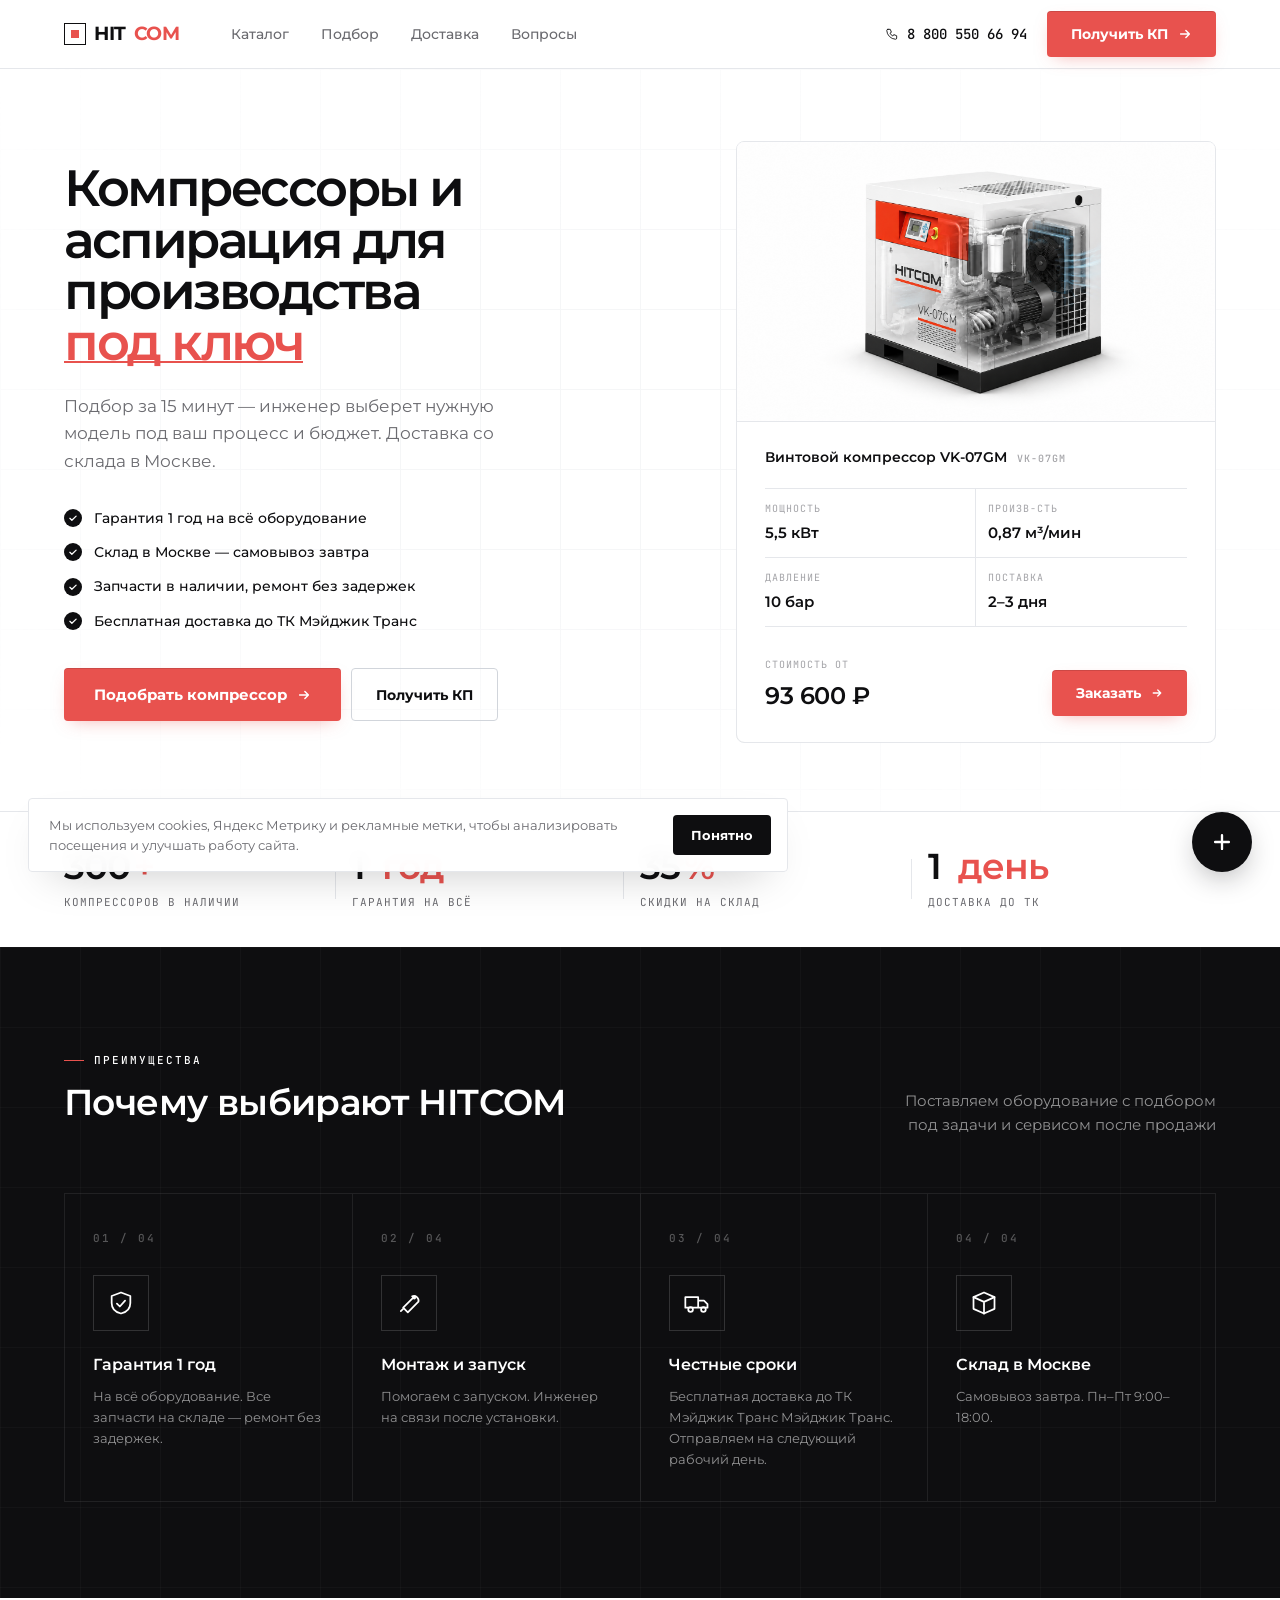
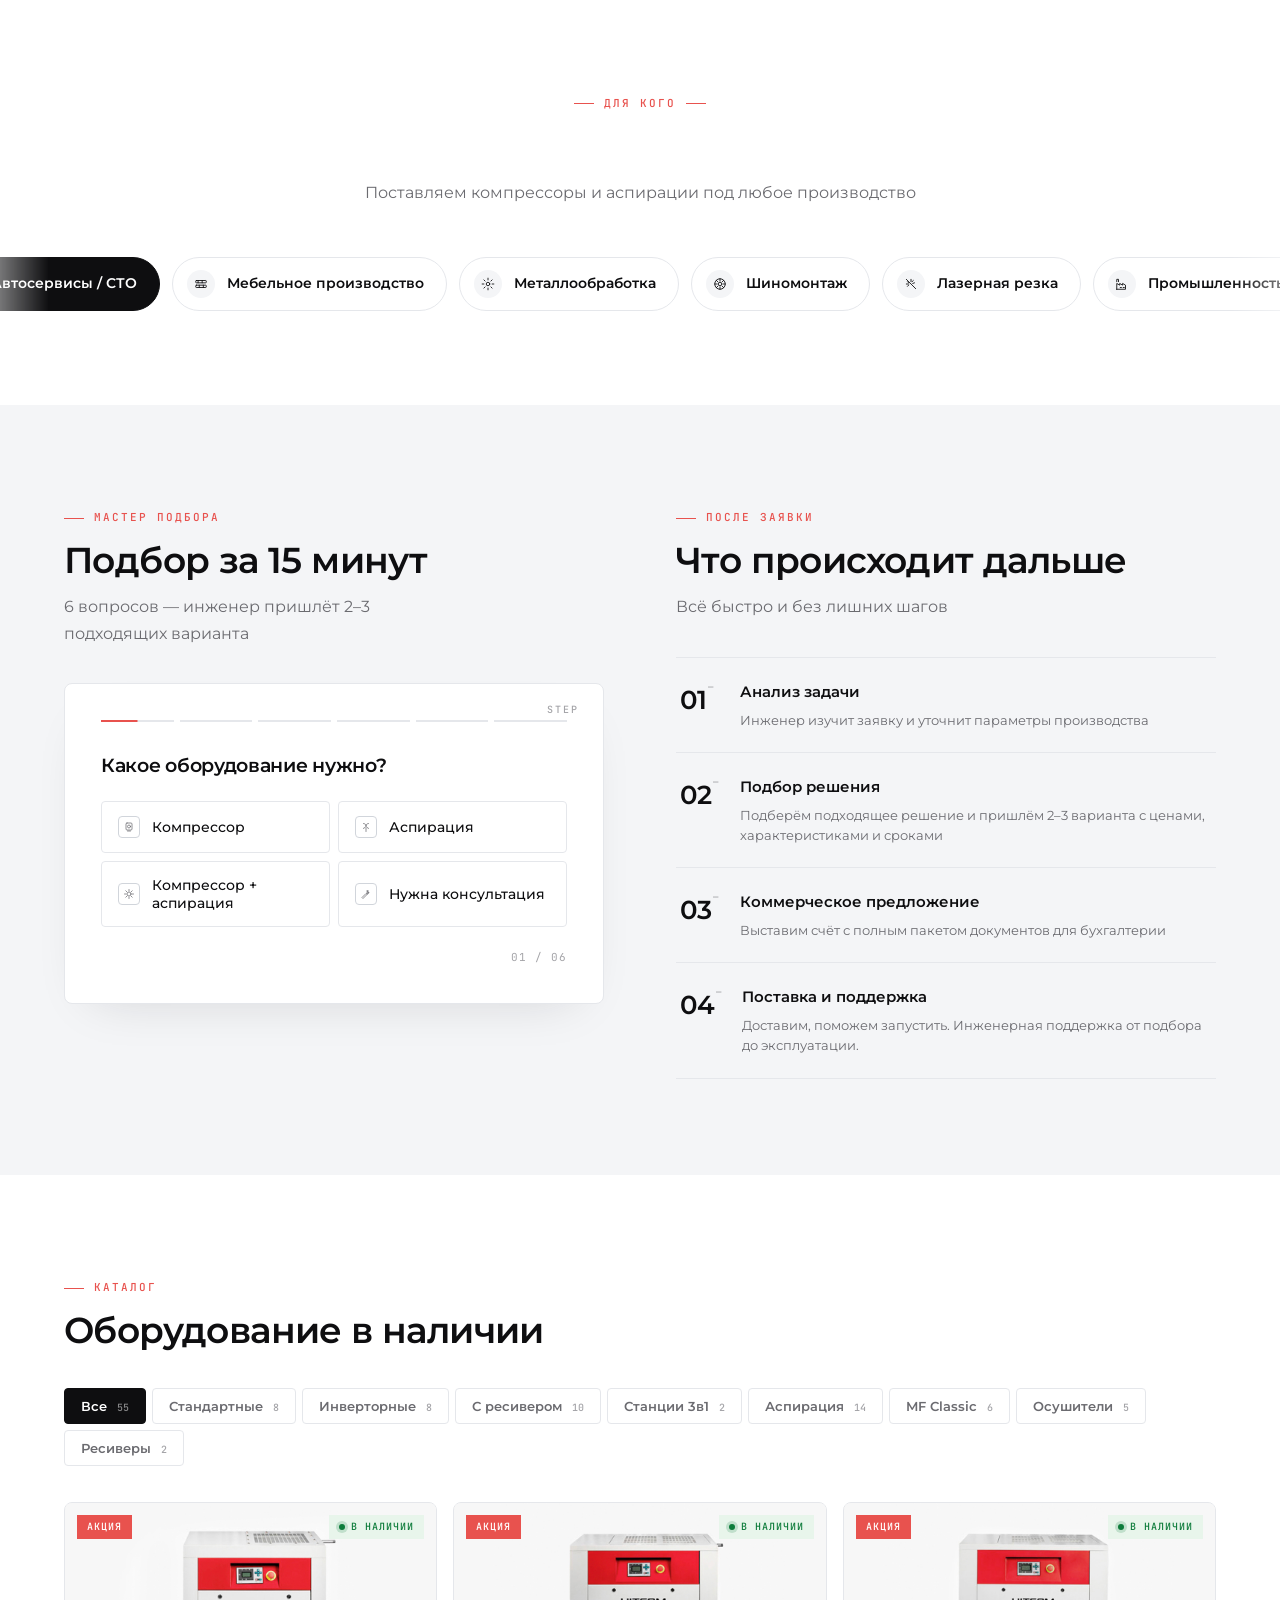
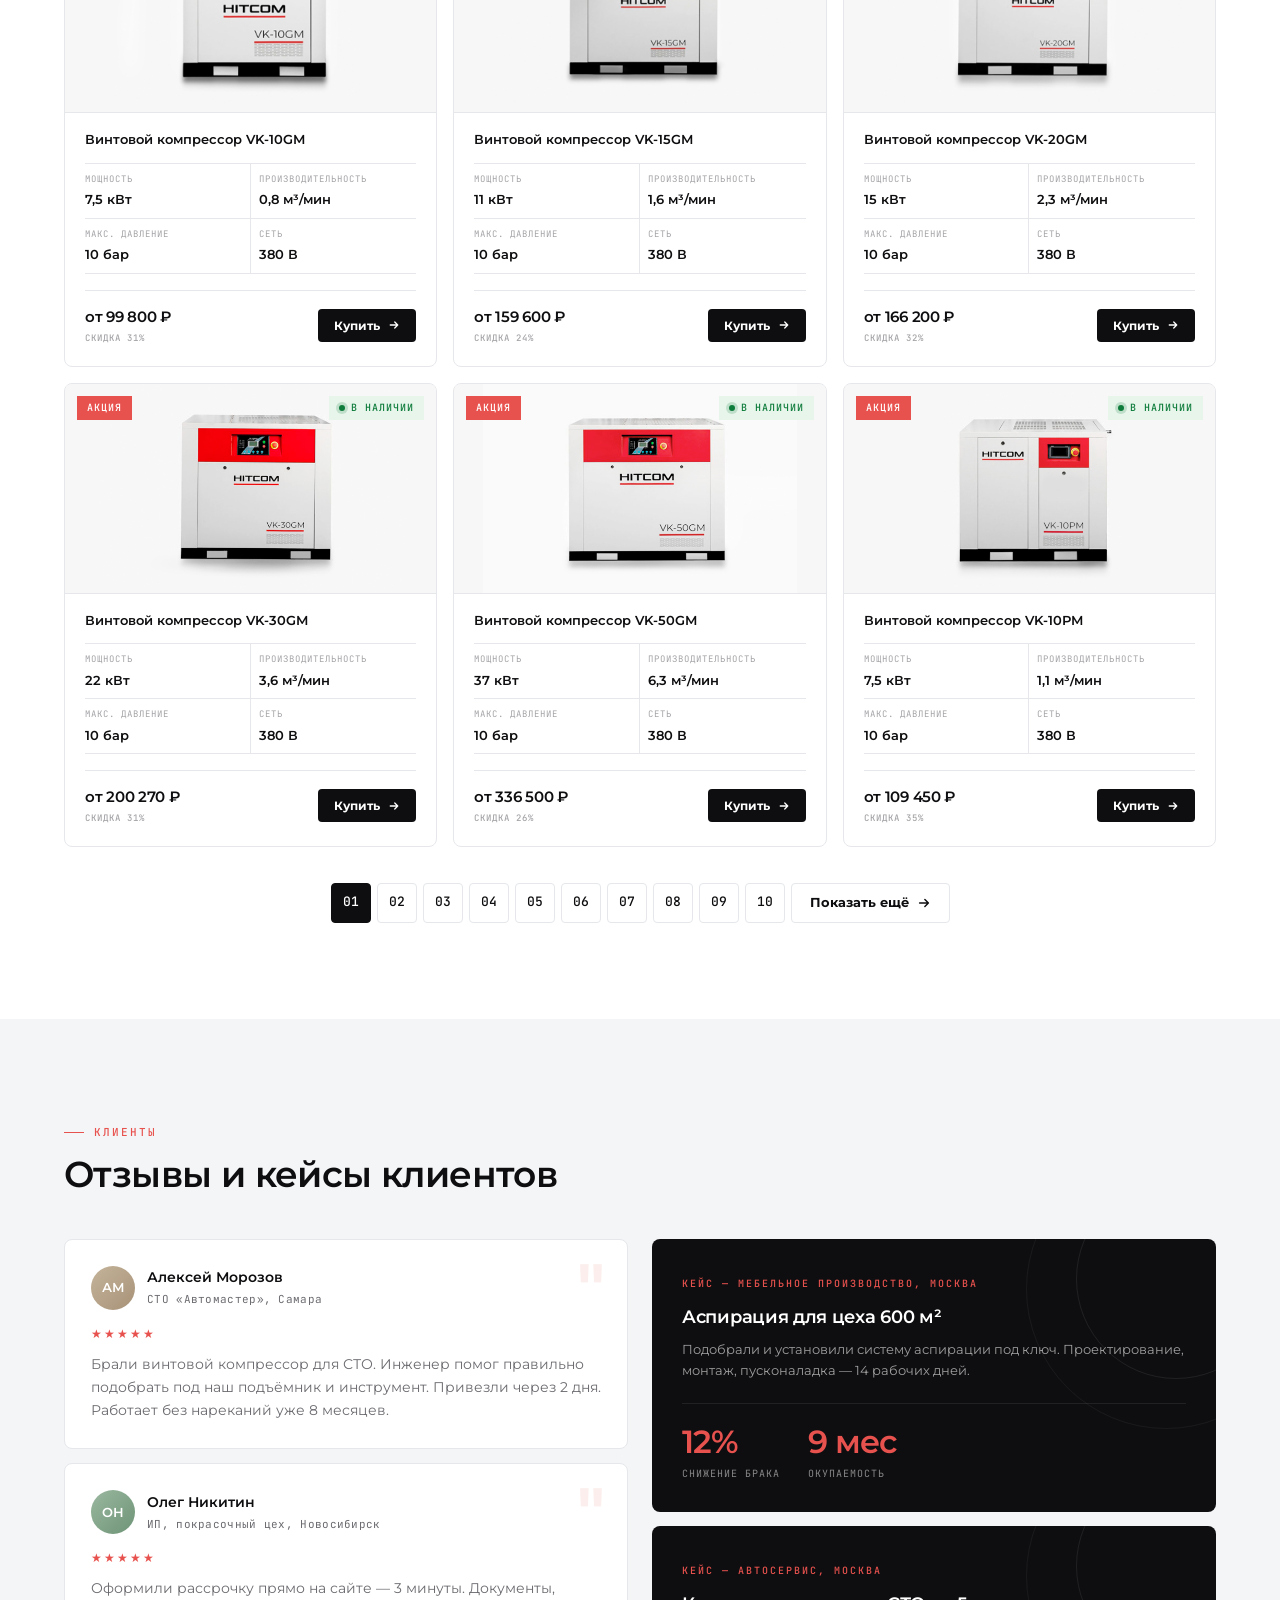
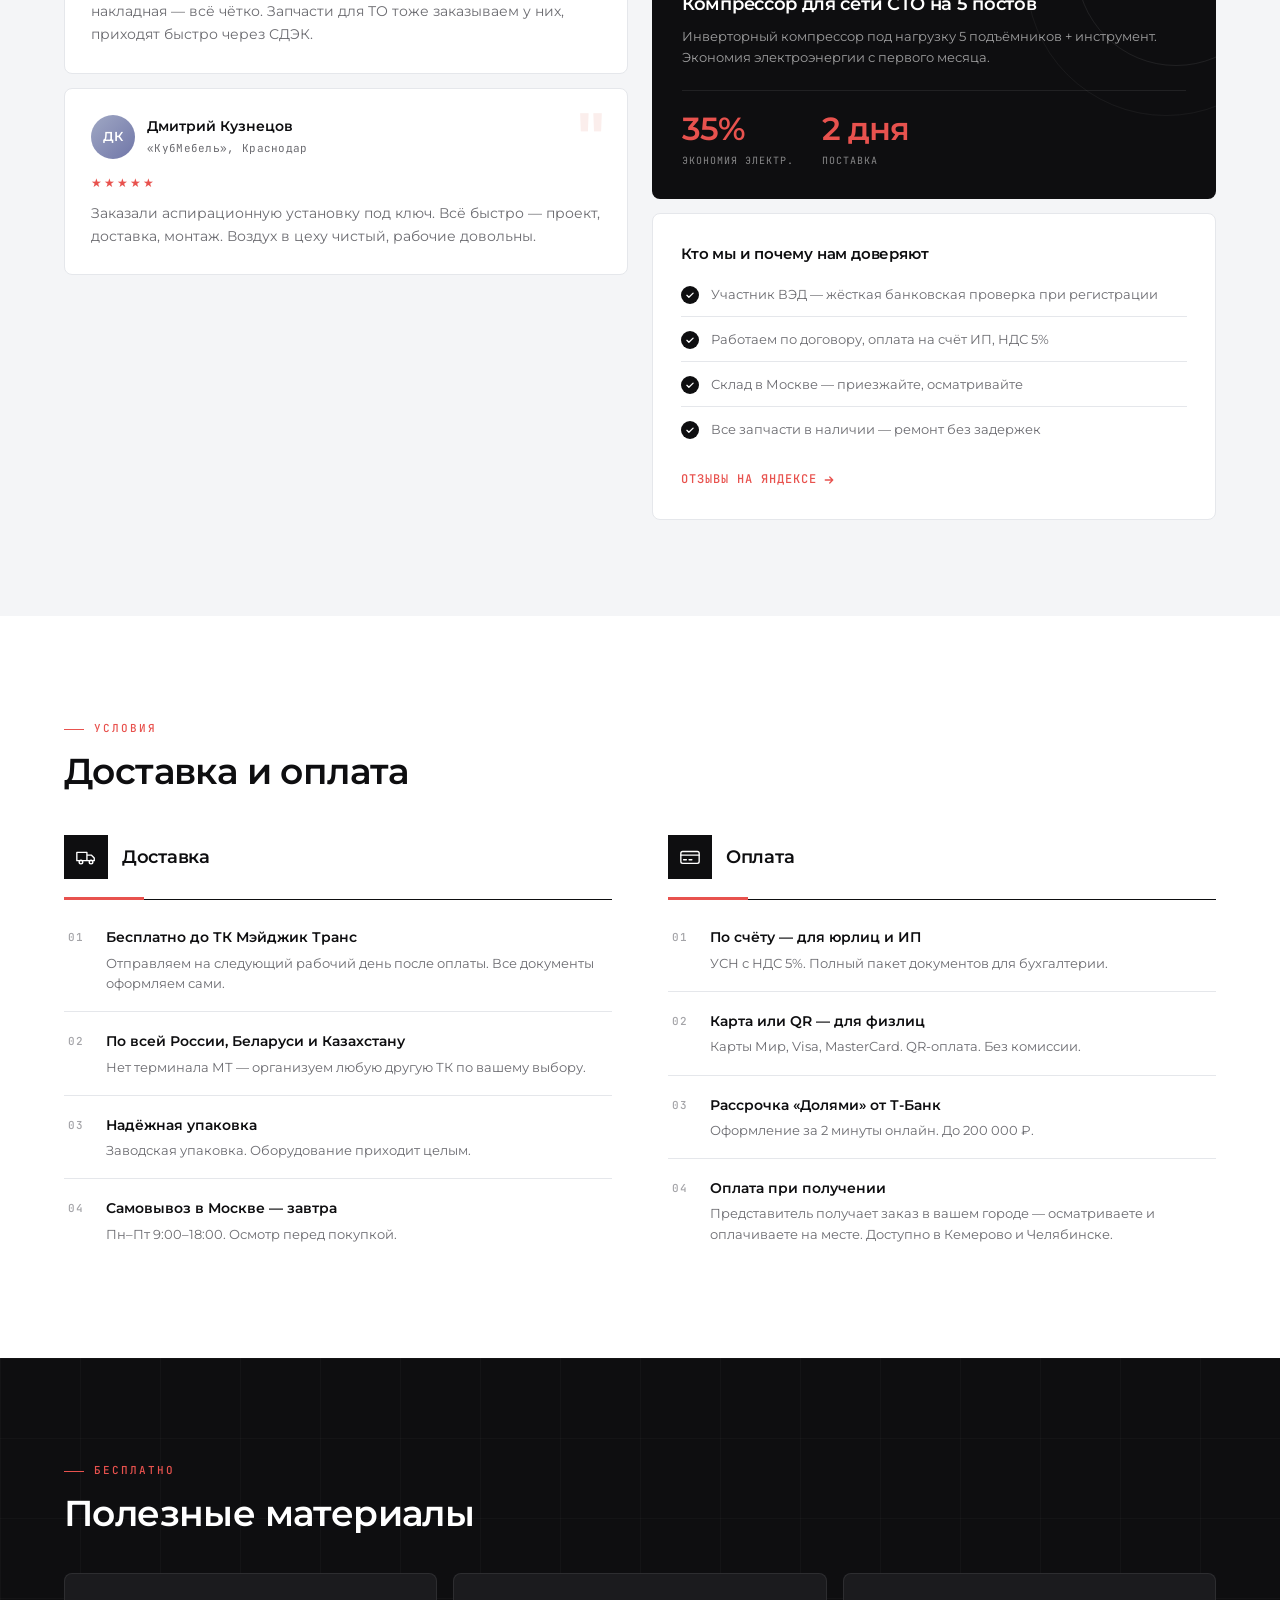
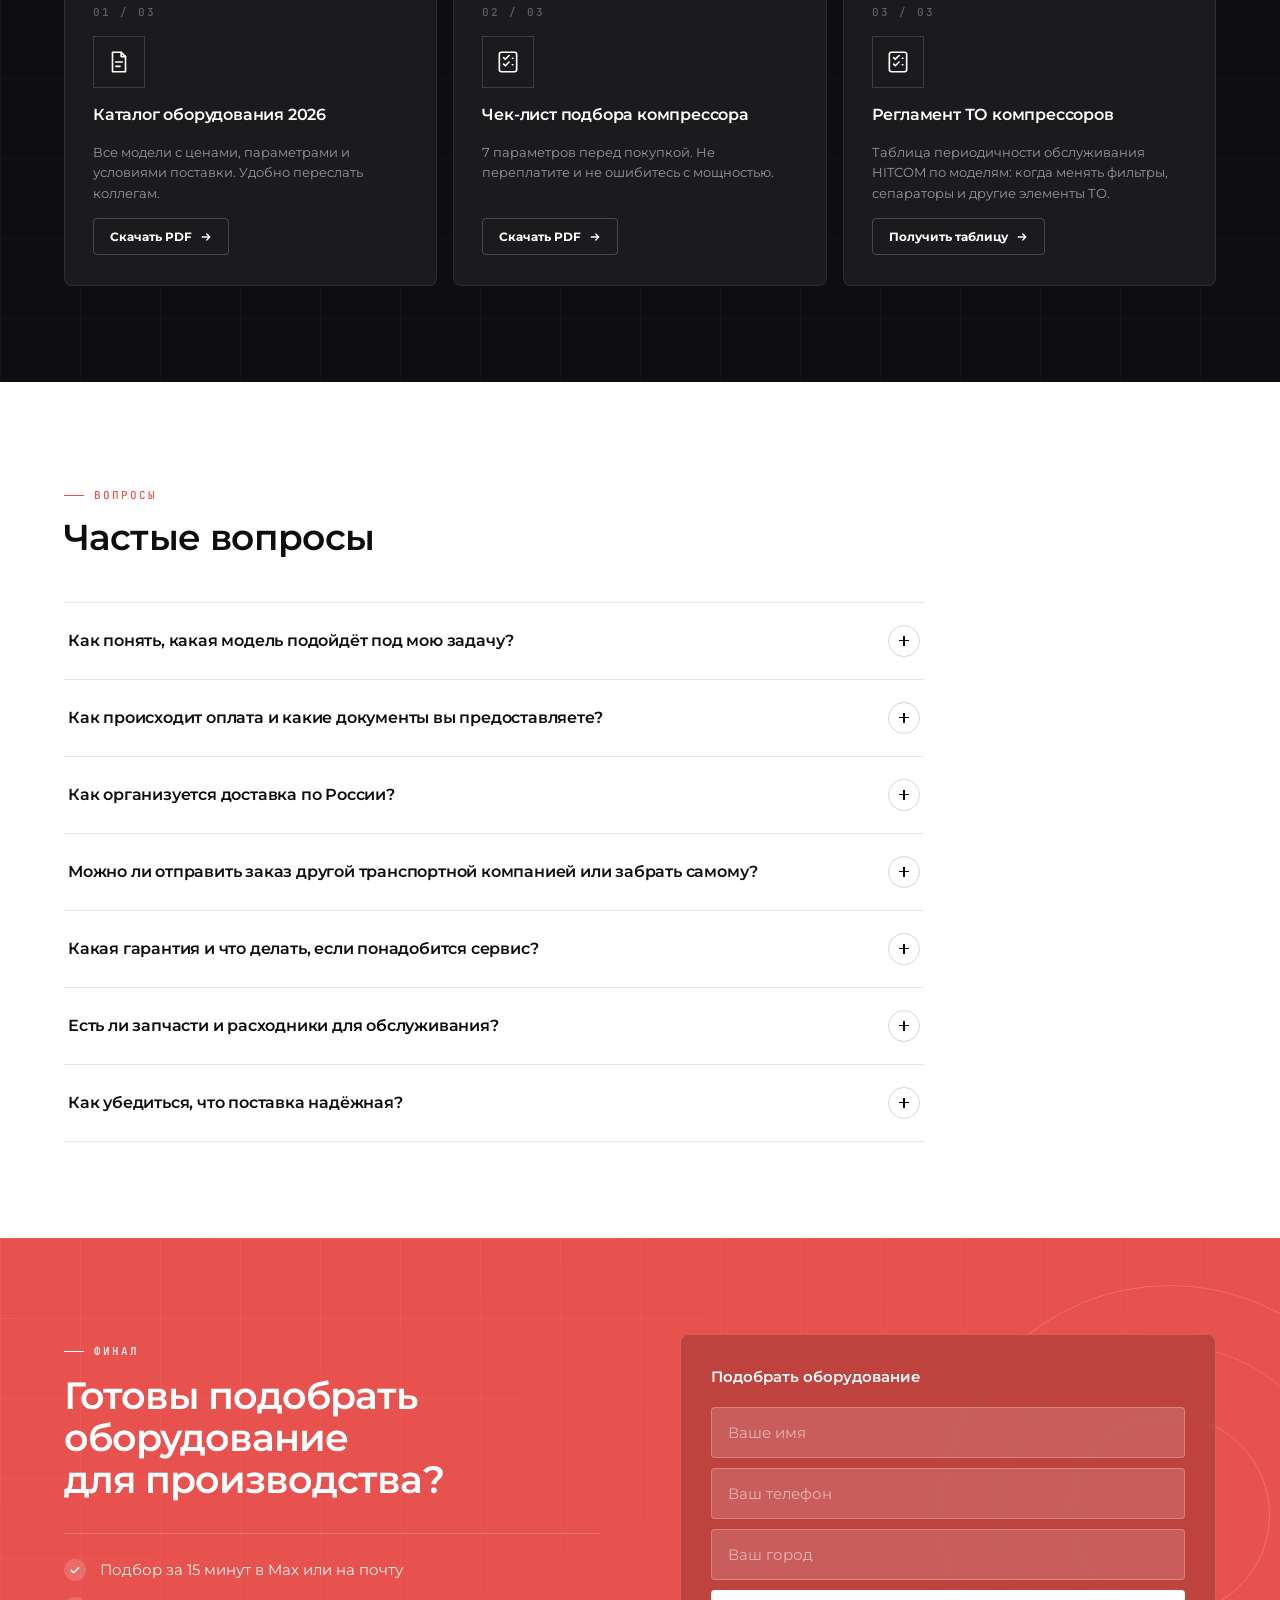
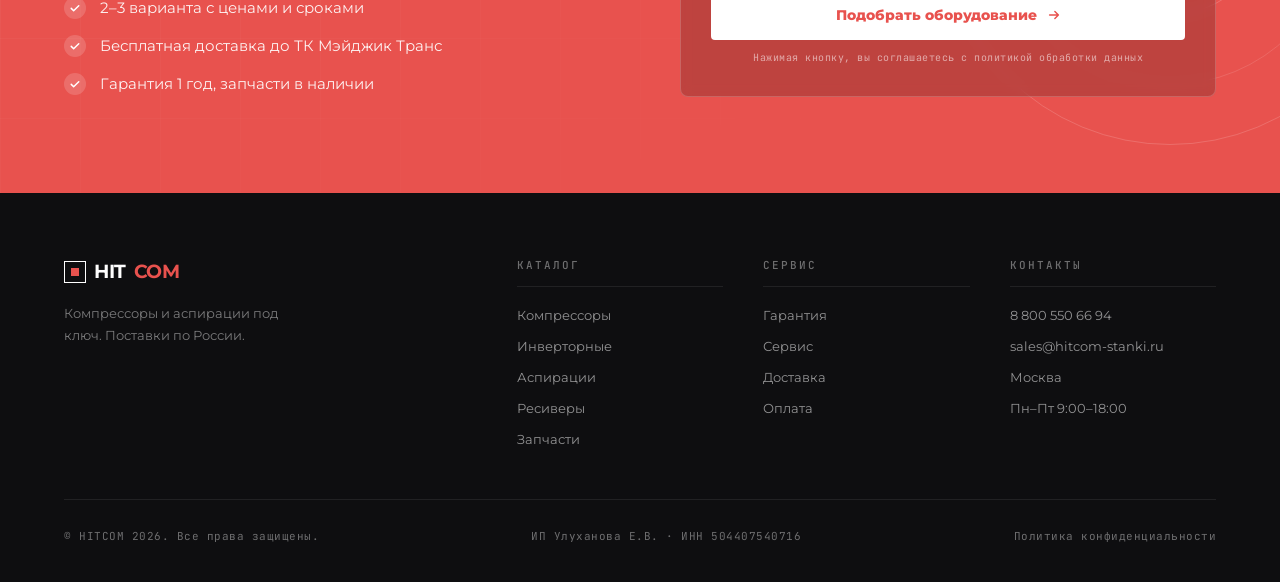
==== commit fb5f948b: "Fix logo colors, replace productivity abbreviations Co-Authored-By: Claude Sonnet 4.6 <noreply@anthr" ====
--- a/index.html
+++ b/index.html
@@ -79,7 +79,7 @@
 <!-- ══════════ ШАПКА ══════════ -->
 <header id="hdr">
   <div class="h-in">
-    <a href="/" class="logo"><span class="logo-mark"></span><b>HITCOM</b></a>
+    <a href="/" class="logo"><span class="logo-mark"></span>HIT<b>COM</b></a>
     <nav id="main-nav">
       <a href="#catalog" onclick="closeNav()">Каталог</a>
       <a href="#quiz" onclick="closeNav()">Подбор</a>
@@ -367,12 +367,12 @@
           </div>
           <div class="pc-body">
             <div class="pc-name">Винтовой компрессор VK-10GM</div>
-            <div class="pc-params"><div><div class="pp-k">Мощность</div><div class="pp-v">7,5 кВт</div></div><div><div class="pp-k">Произв.</div><div class="pp-v">0,8 м³/мин</div></div><div><div class="pp-k">Макс. давление</div><div class="pp-v">10 бар</div></div><div><div class="pp-k">Сеть</div><div class="pp-v">380 В</div></div></div>
+            <div class="pc-params"><div><div class="pp-k">Мощность</div><div class="pp-v">7,5 кВт</div></div><div><div class="pp-k">Производительность</div><div class="pp-v">0,8 м³/мин</div></div><div><div class="pp-k">Макс. давление</div><div class="pp-v">10 бар</div></div><div><div class="pp-k">Сеть</div><div class="pp-v">380 В</div></div></div>
             <div class="pc-foot"><div class="pc-price">от 99 800 ₽<small>скидка 31%</small></div><button class="pc-buy" onclick="event.stopPropagation();openPop('kp')">Купить<svg><use href="#i-arrow"/></svg></button></div>
           </div>
         </div>
         <div class="pc-back">
-          <div><div class="pb-name">Винтовой компрессор VK-10GM</div><div class="pb-rows"><div class="pb-row"><span class="pb-k">Мощность</span><span class="pb-v">7,5 кВт</span></div><div class="pb-row"><span class="pb-k">Производит.</span><span class="pb-v">0,8 м³/мин</span></div><div class="pb-row"><span class="pb-k">Максимальное давление</span><span class="pb-v">10 бар</span></div><div class="pb-row"><span class="pb-k">Напряжение</span><span class="pb-v">380 В</span></div><div class="pb-row"><span class="pb-k">Гарантия</span><span class="pb-v">1 год</span></div></div></div>
+          <div><div class="pb-name">Винтовой компрессор VK-10GM</div><div class="pb-rows"><div class="pb-row"><span class="pb-k">Мощность</span><span class="pb-v">7,5 кВт</span></div><div class="pb-row"><span class="pb-k">Производительность</span><span class="pb-v">0,8 м³/мин</span></div><div class="pb-row"><span class="pb-k">Максимальное давление</span><span class="pb-v">10 бар</span></div><div class="pb-row"><span class="pb-k">Напряжение</span><span class="pb-v">380 В</span></div><div class="pb-row"><span class="pb-k">Гарантия</span><span class="pb-v">1 год</span></div></div></div>
           <div class="pb-btns"><button class="pbb1" onclick="event.stopPropagation();openPop('kp')">Купить</button><button class="pbb2" onclick="event.stopPropagation();openPop('consult')">Консультация</button></div>
         </div>
       </div></div>
@@ -388,12 +388,12 @@
           </div>
           <div class="pc-body">
             <div class="pc-name">Винтовой компрессор VK-15GM</div>
-            <div class="pc-params"><div><div class="pp-k">Мощность</div><div class="pp-v">11 кВт</div></div><div><div class="pp-k">Произв.</div><div class="pp-v">1,6 м³/мин</div></div><div><div class="pp-k">Макс. давление</div><div class="pp-v">10 бар</div></div><div><div class="pp-k">Сеть</div><div class="pp-v">380 В</div></div></div>
+            <div class="pc-params"><div><div class="pp-k">Мощность</div><div class="pp-v">11 кВт</div></div><div><div class="pp-k">Производительность</div><div class="pp-v">1,6 м³/мин</div></div><div><div class="pp-k">Макс. давление</div><div class="pp-v">10 бар</div></div><div><div class="pp-k">Сеть</div><div class="pp-v">380 В</div></div></div>
             <div class="pc-foot"><div class="pc-price">от 159 600 ₽<small>скидка 24%</small></div><button class="pc-buy" onclick="event.stopPropagation();openPop('kp')">Купить<svg><use href="#i-arrow"/></svg></button></div>
           </div>
         </div>
         <div class="pc-back">
-          <div><div class="pb-name">Винтовой компрессор VK-15GM</div><div class="pb-rows"><div class="pb-row"><span class="pb-k">Мощность</span><span class="pb-v">11 кВт</span></div><div class="pb-row"><span class="pb-k">Производит.</span><span class="pb-v">1,6 м³/мин</span></div><div class="pb-row"><span class="pb-k">Максимальное давление</span><span class="pb-v">10 бар</span></div><div class="pb-row"><span class="pb-k">Напряжение</span><span class="pb-v">380 В</span></div><div class="pb-row"><span class="pb-k">Гарантия</span><span class="pb-v">1 год</span></div></div></div>
+          <div><div class="pb-name">Винтовой компрессор VK-15GM</div><div class="pb-rows"><div class="pb-row"><span class="pb-k">Мощность</span><span class="pb-v">11 кВт</span></div><div class="pb-row"><span class="pb-k">Производительность</span><span class="pb-v">1,6 м³/мин</span></div><div class="pb-row"><span class="pb-k">Максимальное давление</span><span class="pb-v">10 бар</span></div><div class="pb-row"><span class="pb-k">Напряжение</span><span class="pb-v">380 В</span></div><div class="pb-row"><span class="pb-k">Гарантия</span><span class="pb-v">1 год</span></div></div></div>
           <div class="pb-btns"><button class="pbb1" onclick="event.stopPropagation();openPop('kp')">Купить</button><button class="pbb2" onclick="event.stopPropagation();openPop('consult')">Консультация</button></div>
         </div>
       </div></div>
@@ -409,12 +409,12 @@
           </div>
           <div class="pc-body">
             <div class="pc-name">Винтовой компрессор VK-20GM</div>
-            <div class="pc-params"><div><div class="pp-k">Мощность</div><div class="pp-v">15 кВт</div></div><div><div class="pp-k">Произв.</div><div class="pp-v">2,3 м³/мин</div></div><div><div class="pp-k">Макс. давление</div><div class="pp-v">10 бар</div></div><div><div class="pp-k">Сеть</div><div class="pp-v">380 В</div></div></div>
+            <div class="pc-params"><div><div class="pp-k">Мощность</div><div class="pp-v">15 кВт</div></div><div><div class="pp-k">Производительность</div><div class="pp-v">2,3 м³/мин</div></div><div><div class="pp-k">Макс. давление</div><div class="pp-v">10 бар</div></div><div><div class="pp-k">Сеть</div><div class="pp-v">380 В</div></div></div>
             <div class="pc-foot"><div class="pc-price">от 166 200 ₽<small>скидка 32%</small></div><button class="pc-buy" onclick="event.stopPropagation();openPop('kp')">Купить<svg><use href="#i-arrow"/></svg></button></div>
           </div>
         </div>
         <div class="pc-back">
-          <div><div class="pb-name">Винтовой компрессор VK-20GM</div><div class="pb-rows"><div class="pb-row"><span class="pb-k">Мощность</span><span class="pb-v">15 кВт</span></div><div class="pb-row"><span class="pb-k">Производит.</span><span class="pb-v">2,3 м³/мин</span></div><div class="pb-row"><span class="pb-k">Максимальное давление</span><span class="pb-v">10 бар</span></div><div class="pb-row"><span class="pb-k">Напряжение</span><span class="pb-v">380 В</span></div><div class="pb-row"><span class="pb-k">Гарантия</span><span class="pb-v">1 год</span></div></div></div>
+          <div><div class="pb-name">Винтовой компрессор VK-20GM</div><div class="pb-rows"><div class="pb-row"><span class="pb-k">Мощность</span><span class="pb-v">15 кВт</span></div><div class="pb-row"><span class="pb-k">Производительность</span><span class="pb-v">2,3 м³/мин</span></div><div class="pb-row"><span class="pb-k">Максимальное давление</span><span class="pb-v">10 бар</span></div><div class="pb-row"><span class="pb-k">Напряжение</span><span class="pb-v">380 В</span></div><div class="pb-row"><span class="pb-k">Гарантия</span><span class="pb-v">1 год</span></div></div></div>
           <div class="pb-btns"><button class="pbb1" onclick="event.stopPropagation();openPop('kp')">Купить</button><button class="pbb2" onclick="event.stopPropagation();openPop('consult')">Консультация</button></div>
         </div>
       </div></div>
@@ -430,12 +430,12 @@
           </div>
           <div class="pc-body">
             <div class="pc-name">Винтовой компрессор VK-30GM</div>
-            <div class="pc-params"><div><div class="pp-k">Мощность</div><div class="pp-v">22 кВт</div></div><div><div class="pp-k">Произв.</div><div class="pp-v">3,6 м³/мин</div></div><div><div class="pp-k">Макс. давление</div><div class="pp-v">10 бар</div></div><div><div class="pp-k">Сеть</div><div class="pp-v">380 В</div></div></div>
+            <div class="pc-params"><div><div class="pp-k">Мощность</div><div class="pp-v">22 кВт</div></div><div><div class="pp-k">Производительность</div><div class="pp-v">3,6 м³/мин</div></div><div><div class="pp-k">Макс. давление</div><div class="pp-v">10 бар</div></div><div><div class="pp-k">Сеть</div><div class="pp-v">380 В</div></div></div>
             <div class="pc-foot"><div class="pc-price">от 200 270 ₽<small>скидка 31%</small></div><button class="pc-buy" onclick="event.stopPropagation();openPop('kp')">Купить<svg><use href="#i-arrow"/></svg></button></div>
           </div>
         </div>
         <div class="pc-back">
-          <div><div class="pb-name">Винтовой компрессор VK-30GM</div><div class="pb-rows"><div class="pb-row"><span class="pb-k">Мощность</span><span class="pb-v">22 кВт</span></div><div class="pb-row"><span class="pb-k">Производит.</span><span class="pb-v">3,6 м³/мин</span></div><div class="pb-row"><span class="pb-k">Максимальное давление</span><span class="pb-v">10 бар</span></div><div class="pb-row"><span class="pb-k">Напряжение</span><span class="pb-v">380 В</span></div><div class="pb-row"><span class="pb-k">Гарантия</span><span class="pb-v">1 год</span></div></div></div>
+          <div><div class="pb-name">Винтовой компрессор VK-30GM</div><div class="pb-rows"><div class="pb-row"><span class="pb-k">Мощность</span><span class="pb-v">22 кВт</span></div><div class="pb-row"><span class="pb-k">Производительность</span><span class="pb-v">3,6 м³/мин</span></div><div class="pb-row"><span class="pb-k">Максимальное давление</span><span class="pb-v">10 бар</span></div><div class="pb-row"><span class="pb-k">Напряжение</span><span class="pb-v">380 В</span></div><div class="pb-row"><span class="pb-k">Гарантия</span><span class="pb-v">1 год</span></div></div></div>
           <div class="pb-btns"><button class="pbb1" onclick="event.stopPropagation();openPop('kp')">Купить</button><button class="pbb2" onclick="event.stopPropagation();openPop('consult')">Консультация</button></div>
         </div>
       </div></div>
@@ -451,12 +451,12 @@
           </div>
           <div class="pc-body">
             <div class="pc-name">Винтовой компрессор VK-50GM</div>
-            <div class="pc-params"><div><div class="pp-k">Мощность</div><div class="pp-v">37 кВт</div></div><div><div class="pp-k">Произв.</div><div class="pp-v">6,3 м³/мин</div></div><div><div class="pp-k">Макс. давление</div><div class="pp-v">10 бар</div></div><div><div class="pp-k">Сеть</div><div class="pp-v">380 В</div></div></div>
+            <div class="pc-params"><div><div class="pp-k">Мощность</div><div class="pp-v">37 кВт</div></div><div><div class="pp-k">Производительность</div><div class="pp-v">6,3 м³/мин</div></div><div><div class="pp-k">Макс. давление</div><div class="pp-v">10 бар</div></div><div><div class="pp-k">Сеть</div><div class="pp-v">380 В</div></div></div>
             <div class="pc-foot"><div class="pc-price">от 336 500 ₽<small>скидка 26%</small></div><button class="pc-buy" onclick="event.stopPropagation();openPop('kp')">Купить<svg><use href="#i-arrow"/></svg></button></div>
           </div>
         </div>
         <div class="pc-back">
-          <div><div class="pb-name">Винтовой компрессор VK-50GM</div><div class="pb-rows"><div class="pb-row"><span class="pb-k">Мощность</span><span class="pb-v">37 кВт</span></div><div class="pb-row"><span class="pb-k">Производит.</span><span class="pb-v">6,3 м³/мин</span></div><div class="pb-row"><span class="pb-k">Максимальное давление</span><span class="pb-v">10 бар</span></div><div class="pb-row"><span class="pb-k">Напряжение</span><span class="pb-v">380 В</span></div><div class="pb-row"><span class="pb-k">Гарантия</span><span class="pb-v">1 год</span></div></div></div>
+          <div><div class="pb-name">Винтовой компрессор VK-50GM</div><div class="pb-rows"><div class="pb-row"><span class="pb-k">Мощность</span><span class="pb-v">37 кВт</span></div><div class="pb-row"><span class="pb-k">Производительность</span><span class="pb-v">6,3 м³/мин</span></div><div class="pb-row"><span class="pb-k">Максимальное давление</span><span class="pb-v">10 бар</span></div><div class="pb-row"><span class="pb-k">Напряжение</span><span class="pb-v">380 В</span></div><div class="pb-row"><span class="pb-k">Гарантия</span><span class="pb-v">1 год</span></div></div></div>
           <div class="pb-btns"><button class="pbb1" onclick="event.stopPropagation();openPop('kp')">Купить</button><button class="pbb2" onclick="event.stopPropagation();openPop('consult')">Консультация</button></div>
         </div>
       </div></div>
@@ -472,12 +472,12 @@
           </div>
           <div class="pc-body">
             <div class="pc-name">Винтовой компрессор VK-10PM</div>
-            <div class="pc-params"><div><div class="pp-k">Мощность</div><div class="pp-v">7,5 кВт</div></div><div><div class="pp-k">Произв.</div><div class="pp-v">1,1 м³/мин</div></div><div><div class="pp-k">Макс. давление</div><div class="pp-v">10 бар</div></div><div><div class="pp-k">Сеть</div><div class="pp-v">380 В</div></div></div>
+            <div class="pc-params"><div><div class="pp-k">Мощность</div><div class="pp-v">7,5 кВт</div></div><div><div class="pp-k">Производительность</div><div class="pp-v">1,1 м³/мин</div></div><div><div class="pp-k">Макс. давление</div><div class="pp-v">10 бар</div></div><div><div class="pp-k">Сеть</div><div class="pp-v">380 В</div></div></div>
             <div class="pc-foot"><div class="pc-price">от 109 450 ₽<small>скидка 35%</small></div><button class="pc-buy" onclick="event.stopPropagation();openPop('kp')">Купить<svg><use href="#i-arrow"/></svg></button></div>
           </div>
         </div>
         <div class="pc-back">
-          <div><div class="pb-name">Винтовой компрессор VK-10PM</div><div class="pb-rows"><div class="pb-row"><span class="pb-k">Мощность</span><span class="pb-v">7,5 кВт</span></div><div class="pb-row"><span class="pb-k">Производит.</span><span class="pb-v">1,1 м³/мин</span></div><div class="pb-row"><span class="pb-k">Максимальное давление</span><span class="pb-v">10 бар</span></div><div class="pb-row"><span class="pb-k">Напряжение</span><span class="pb-v">380 В</span></div><div class="pb-row"><span class="pb-k">Гарантия</span><span class="pb-v">1 год</span></div></div></div>
+          <div><div class="pb-name">Винтовой компрессор VK-10PM</div><div class="pb-rows"><div class="pb-row"><span class="pb-k">Мощность</span><span class="pb-v">7,5 кВт</span></div><div class="pb-row"><span class="pb-k">Производительность</span><span class="pb-v">1,1 м³/мин</span></div><div class="pb-row"><span class="pb-k">Максимальное давление</span><span class="pb-v">10 бар</span></div><div class="pb-row"><span class="pb-k">Напряжение</span><span class="pb-v">380 В</span></div><div class="pb-row"><span class="pb-k">Гарантия</span><span class="pb-v">1 год</span></div></div></div>
           <div class="pb-btns"><button class="pbb1" onclick="event.stopPropagation();openPop('kp')">Купить</button><button class="pbb2" onclick="event.stopPropagation();openPop('consult')">Консультация</button></div>
         </div>
       </div></div>
@@ -493,12 +493,12 @@
           </div>
           <div class="pc-body">
             <div class="pc-name">Винтовой компрессор VK-20PM</div>
-            <div class="pc-params"><div><div class="pp-k">Мощность</div><div class="pp-v">15 кВт</div></div><div><div class="pp-k">Произв.</div><div class="pp-v">2,15 м³/мин</div></div><div><div class="pp-k">Макс. давление</div><div class="pp-v">10 бар</div></div><div><div class="pp-k">Сеть</div><div class="pp-v">380 В</div></div></div>
+            <div class="pc-params"><div><div class="pp-k">Мощность</div><div class="pp-v">15 кВт</div></div><div><div class="pp-k">Производительность</div><div class="pp-v">2,15 м³/мин</div></div><div><div class="pp-k">Макс. давление</div><div class="pp-v">10 бар</div></div><div><div class="pp-k">Сеть</div><div class="pp-v">380 В</div></div></div>
             <div class="pc-foot"><div class="pc-price">от 188 600 ₽<small>скидка 25%</small></div><button class="pc-buy" onclick="event.stopPropagation();openPop('kp')">Купить<svg><use href="#i-arrow"/></svg></button></div>
           </div>
         </div>
         <div class="pc-back">
-          <div><div class="pb-name">Винтовой компрессор VK-20PM</div><div class="pb-rows"><div class="pb-row"><span class="pb-k">Мощность</span><span class="pb-v">15 кВт</span></div><div class="pb-row"><span class="pb-k">Производит.</span><span class="pb-v">2,15 м³/мин</span></div><div class="pb-row"><span class="pb-k">Максимальное давление</span><span class="pb-v">10 бар</span></div><div class="pb-row"><span class="pb-k">Напряжение</span><span class="pb-v">380 В</span></div><div class="pb-row"><span class="pb-k">Гарантия</span><span class="pb-v">1 год</span></div></div></div>
+          <div><div class="pb-name">Винтовой компрессор VK-20PM</div><div class="pb-rows"><div class="pb-row"><span class="pb-k">Мощность</span><span class="pb-v">15 кВт</span></div><div class="pb-row"><span class="pb-k">Производительность</span><span class="pb-v">2,15 м³/мин</span></div><div class="pb-row"><span class="pb-k">Максимальное давление</span><span class="pb-v">10 бар</span></div><div class="pb-row"><span class="pb-k">Напряжение</span><span class="pb-v">380 В</span></div><div class="pb-row"><span class="pb-k">Гарантия</span><span class="pb-v">1 год</span></div></div></div>
           <div class="pb-btns"><button class="pbb1" onclick="event.stopPropagation();openPop('kp')">Купить</button><button class="pbb2" onclick="event.stopPropagation();openPop('consult')">Консультация</button></div>
         </div>
       </div></div>
@@ -514,12 +514,12 @@
           </div>
           <div class="pc-body">
             <div class="pc-name">Винтовой компрессор VK-30PM</div>
-            <div class="pc-params"><div><div class="pp-k">Мощность</div><div class="pp-v">22 кВт</div></div><div><div class="pp-k">Произв.</div><div class="pp-v">3,6 м³/мин</div></div><div><div class="pp-k">Макс. давление</div><div class="pp-v">10 бар</div></div><div><div class="pp-k">Сеть</div><div class="pp-v">380 В</div></div></div>
+            <div class="pc-params"><div><div class="pp-k">Мощность</div><div class="pp-v">22 кВт</div></div><div><div class="pp-k">Производительность</div><div class="pp-v">3,6 м³/мин</div></div><div><div class="pp-k">Макс. давление</div><div class="pp-v">10 бар</div></div><div><div class="pp-k">Сеть</div><div class="pp-v">380 В</div></div></div>
             <div class="pc-foot"><div class="pc-price">от 222 800 ₽<small>скидка 35%</small></div><button class="pc-buy" onclick="event.stopPropagation();openPop('kp')">Купить<svg><use href="#i-arrow"/></svg></button></div>
           </div>
         </div>
         <div class="pc-back">
-          <div><div class="pb-name">Винтовой компрессор VK-30PM</div><div class="pb-rows"><div class="pb-row"><span class="pb-k">Мощность</span><span class="pb-v">22 кВт</span></div><div class="pb-row"><span class="pb-k">Производит.</span><span class="pb-v">3,6 м³/мин</span></div><div class="pb-row"><span class="pb-k">Максимальное давление</span><span class="pb-v">10 бар</span></div><div class="pb-row"><span class="pb-k">Напряжение</span><span class="pb-v">380 В</span></div><div class="pb-row"><span class="pb-k">Гарантия</span><span class="pb-v">1 год</span></div></div></div>
+          <div><div class="pb-name">Винтовой компрессор VK-30PM</div><div class="pb-rows"><div class="pb-row"><span class="pb-k">Мощность</span><span class="pb-v">22 кВт</span></div><div class="pb-row"><span class="pb-k">Производительность</span><span class="pb-v">3,6 м³/мин</span></div><div class="pb-row"><span class="pb-k">Максимальное давление</span><span class="pb-v">10 бар</span></div><div class="pb-row"><span class="pb-k">Напряжение</span><span class="pb-v">380 В</span></div><div class="pb-row"><span class="pb-k">Гарантия</span><span class="pb-v">1 год</span></div></div></div>
           <div class="pb-btns"><button class="pbb1" onclick="event.stopPropagation();openPop('kp')">Купить</button><button class="pbb2" onclick="event.stopPropagation();openPop('consult')">Консультация</button></div>
         </div>
       </div></div>
@@ -535,12 +535,12 @@
           </div>
           <div class="pc-body">
             <div class="pc-name">Винтовой компрессор VK-50PM</div>
-            <div class="pc-params"><div><div class="pp-k">Мощность</div><div class="pp-v">37 кВт</div></div><div><div class="pp-k">Произв.</div><div class="pp-v">6,3 м³/мин</div></div><div><div class="pp-k">Макс. давление</div><div class="pp-v">10 бар</div></div><div><div class="pp-k">Сеть</div><div class="pp-v">380 В</div></div></div>
+            <div class="pc-params"><div><div class="pp-k">Мощность</div><div class="pp-v">37 кВт</div></div><div><div class="pp-k">Производительность</div><div class="pp-v">6,3 м³/мин</div></div><div><div class="pp-k">Макс. давление</div><div class="pp-v">10 бар</div></div><div><div class="pp-k">Сеть</div><div class="pp-v">380 В</div></div></div>
             <div class="pc-foot"><div class="pc-price">от 370 200 ₽<small>скидка 19%</small></div><button class="pc-buy" onclick="event.stopPropagation();openPop('kp')">Купить<svg><use href="#i-arrow"/></svg></button></div>
           </div>
         </div>
         <div class="pc-back">
-          <div><div class="pb-name">Винтовой компрессор VK-50PM</div><div class="pb-rows"><div class="pb-row"><span class="pb-k">Мощность</span><span class="pb-v">37 кВт</span></div><div class="pb-row"><span class="pb-k">Производит.</span><span class="pb-v">6,3 м³/мин</span></div><div class="pb-row"><span class="pb-k">Максимальное давление</span><span class="pb-v">10 бар</span></div><div class="pb-row"><span class="pb-k">Напряжение</span><span class="pb-v">380 В</span></div><div class="pb-row"><span class="pb-k">Гарантия</span><span class="pb-v">1 год</span></div></div></div>
+          <div><div class="pb-name">Винтовой компрессор VK-50PM</div><div class="pb-rows"><div class="pb-row"><span class="pb-k">Мощность</span><span class="pb-v">37 кВт</span></div><div class="pb-row"><span class="pb-k">Производительность</span><span class="pb-v">6,3 м³/мин</span></div><div class="pb-row"><span class="pb-k">Максимальное давление</span><span class="pb-v">10 бар</span></div><div class="pb-row"><span class="pb-k">Напряжение</span><span class="pb-v">380 В</span></div><div class="pb-row"><span class="pb-k">Гарантия</span><span class="pb-v">1 год</span></div></div></div>
           <div class="pb-btns"><button class="pbb1" onclick="event.stopPropagation();openPop('kp')">Купить</button><button class="pbb2" onclick="event.stopPropagation();openPop('consult')">Консультация</button></div>
         </div>
       </div></div>
@@ -598,12 +598,12 @@
           </div>
           <div class="pc-body">
             <div class="pc-name">COMBO-20PM (инверторное управление)</div>
-            <div class="pc-params"><div><div class="pp-k">Мощность</div><div class="pp-v">15 кВт</div></div><div><div class="pp-k">Ресивер</div><div class="pp-v">300л</div></div><div><div class="pp-k">Произв.</div><div class="pp-v">1,2 м³/мин</div></div><div><div class="pp-k">Управление</div><div class="pp-v">Инверторное</div></div></div>
+            <div class="pc-params"><div><div class="pp-k">Мощность</div><div class="pp-v">15 кВт</div></div><div><div class="pp-k">Ресивер</div><div class="pp-v">300л</div></div><div><div class="pp-k">Производительность</div><div class="pp-v">1,2 м³/мин</div></div><div><div class="pp-k">Управление</div><div class="pp-v">Инверторное</div></div></div>
             <div class="pc-foot"><div class="pc-price">от 349 300 ₽<small>скидка 27%</small></div><button class="pc-buy" onclick="event.stopPropagation();openPop('kp')">Купить<svg><use href="#i-arrow"/></svg></button></div>
           </div>
         </div>
         <div class="pc-back">
-          <div><div class="pb-name">COMBO-20PM (инверторное управление)</div><div class="pb-rows"><div class="pb-row"><span class="pb-k">Мощность</span><span class="pb-v">15 кВт</span></div><div class="pb-row"><span class="pb-k">Ресивер</span><span class="pb-v">300л</span></div><div class="pb-row"><span class="pb-k">Производит.</span><span class="pb-v">1,2 м³/мин</span></div><div class="pb-row"><span class="pb-k">Управление</span><span class="pb-v">Инверторное</span></div><div class="pb-row"><span class="pb-k">Напряжение</span><span class="pb-v">380 В</span></div><div class="pb-row"><span class="pb-k">Гарантия</span><span class="pb-v">1 год</span></div></div></div>
+          <div><div class="pb-name">COMBO-20PM (инверторное управление)</div><div class="pb-rows"><div class="pb-row"><span class="pb-k">Мощность</span><span class="pb-v">15 кВт</span></div><div class="pb-row"><span class="pb-k">Ресивер</span><span class="pb-v">300л</span></div><div class="pb-row"><span class="pb-k">Производительность</span><span class="pb-v">1,2 м³/мин</span></div><div class="pb-row"><span class="pb-k">Управление</span><span class="pb-v">Инверторное</span></div><div class="pb-row"><span class="pb-k">Напряжение</span><span class="pb-v">380 В</span></div><div class="pb-row"><span class="pb-k">Гарантия</span><span class="pb-v">1 год</span></div></div></div>
           <div class="pb-btns"><button class="pbb1" onclick="event.stopPropagation();openPop('kp')">Купить</button><button class="pbb2" onclick="event.stopPropagation();openPop('consult')">Консультация</button></div>
         </div>
       </div></div>
@@ -619,12 +619,12 @@
           </div>
           <div class="pc-body">
             <div class="pc-name">Осушитель сжатого воздуха OV-10P</div>
-            <div class="pc-params"><div><div class="pp-k">Модель</div><div class="pp-v">OV-10P</div></div><div><div class="pp-k">Произв.</div><div class="pp-v">600 л/мин</div></div><div><div class="pp-k">Питание</div><div class="pp-v">220 В</div></div><div><div class="pp-k">Тип</div><div class="pp-v">Рефрижераторный</div></div></div>
+            <div class="pc-params"><div><div class="pp-k">Модель</div><div class="pp-v">OV-10P</div></div><div><div class="pp-k">Производительность</div><div class="pp-v">600 л/мин</div></div><div><div class="pp-k">Питание</div><div class="pp-v">220 В</div></div><div><div class="pp-k">Тип</div><div class="pp-v">Рефрижераторный</div></div></div>
             <div class="pc-foot"><div class="pc-price">от 36 500 ₽</div><button class="pc-buy" onclick="event.stopPropagation();openPop('kp')">Купить<svg><use href="#i-arrow"/></svg></button></div>
           </div>
         </div>
         <div class="pc-back">
-          <div><div class="pb-name">Осушитель сжатого воздуха OV-10P</div><div class="pb-rows"><div class="pb-row"><span class="pb-k">Модель</span><span class="pb-v">OV-10P</span></div><div class="pb-row"><span class="pb-k">Производит.</span><span class="pb-v">600 л/мин</span></div><div class="pb-row"><span class="pb-k">Питание</span><span class="pb-v">220 В</span></div><div class="pb-row"><span class="pb-k">Тип</span><span class="pb-v">Рефрижераторный</span></div><div class="pb-row"><span class="pb-k">Вход</span><span class="pb-v">1"</span></div><div class="pb-row"><span class="pb-k">Гарантия</span><span class="pb-v">1 год</span></div></div></div>
+          <div><div class="pb-name">Осушитель сжатого воздуха OV-10P</div><div class="pb-rows"><div class="pb-row"><span class="pb-k">Модель</span><span class="pb-v">OV-10P</span></div><div class="pb-row"><span class="pb-k">Производительность</span><span class="pb-v">600 л/мин</span></div><div class="pb-row"><span class="pb-k">Питание</span><span class="pb-v">220 В</span></div><div class="pb-row"><span class="pb-k">Тип</span><span class="pb-v">Рефрижераторный</span></div><div class="pb-row"><span class="pb-k">Вход</span><span class="pb-v">1"</span></div><div class="pb-row"><span class="pb-k">Гарантия</span><span class="pb-v">1 год</span></div></div></div>
           <div class="pb-btns"><button class="pbb1" onclick="event.stopPropagation();openPop('kp')">Купить</button><button class="pbb2" onclick="event.stopPropagation();openPop('consult')">Консультация</button></div>
         </div>
       </div></div>
@@ -640,12 +640,12 @@
           </div>
           <div class="pc-body">
             <div class="pc-name">Осушитель сжатого воздуха OV-20P</div>
-            <div class="pc-params"><div><div class="pp-k">Модель</div><div class="pp-v">OV-20P</div></div><div><div class="pp-k">Произв.</div><div class="pp-v">1200 л/мин</div></div><div><div class="pp-k">Питание</div><div class="pp-v">220 В</div></div><div><div class="pp-k">Тип</div><div class="pp-v">Рефрижераторный</div></div></div>
+            <div class="pc-params"><div><div class="pp-k">Модель</div><div class="pp-v">OV-20P</div></div><div><div class="pp-k">Производительность</div><div class="pp-v">1200 л/мин</div></div><div><div class="pp-k">Питание</div><div class="pp-v">220 В</div></div><div><div class="pp-k">Тип</div><div class="pp-v">Рефрижераторный</div></div></div>
             <div class="pc-foot"><div class="pc-price">от 48 000 ₽</div><button class="pc-buy" onclick="event.stopPropagation();openPop('kp')">Купить<svg><use href="#i-arrow"/></svg></button></div>
           </div>
         </div>
         <div class="pc-back">
-          <div><div class="pb-name">Осушитель сжатого воздуха OV-20P</div><div class="pb-rows"><div class="pb-row"><span class="pb-k">Модель</span><span class="pb-v">OV-20P</span></div><div class="pb-row"><span class="pb-k">Производит.</span><span class="pb-v">1200 л/мин</span></div><div class="pb-row"><span class="pb-k">Питание</span><span class="pb-v">220 В</span></div><div class="pb-row"><span class="pb-k">Тип</span><span class="pb-v">Рефрижераторный</span></div><div class="pb-row"><span class="pb-k">Вход</span><span class="pb-v">1"</span></div><div class="pb-row"><span class="pb-k">Гарантия</span><span class="pb-v">1 год</span></div></div></div>
+          <div><div class="pb-name">Осушитель сжатого воздуха OV-20P</div><div class="pb-rows"><div class="pb-row"><span class="pb-k">Модель</span><span class="pb-v">OV-20P</span></div><div class="pb-row"><span class="pb-k">Производительность</span><span class="pb-v">1200 л/мин</span></div><div class="pb-row"><span class="pb-k">Питание</span><span class="pb-v">220 В</span></div><div class="pb-row"><span class="pb-k">Тип</span><span class="pb-v">Рефрижераторный</span></div><div class="pb-row"><span class="pb-k">Вход</span><span class="pb-v">1"</span></div><div class="pb-row"><span class="pb-k">Гарантия</span><span class="pb-v">1 год</span></div></div></div>
           <div class="pb-btns"><button class="pbb1" onclick="event.stopPropagation();openPop('kp')">Купить</button><button class="pbb2" onclick="event.stopPropagation();openPop('consult')">Консультация</button></div>
         </div>
       </div></div>
@@ -661,12 +661,12 @@
           </div>
           <div class="pc-body">
             <div class="pc-name">Осушитель сжатого воздуха OV-30P</div>
-            <div class="pc-params"><div><div class="pp-k">Модель</div><div class="pp-v">OV-30P</div></div><div><div class="pp-k">Произв.</div><div class="pp-v">2000 л/мин</div></div><div><div class="pp-k">Питание</div><div class="pp-v">220 В</div></div><div><div class="pp-k">Тип</div><div class="pp-v">Рефрижераторный</div></div></div>
+            <div class="pc-params"><div><div class="pp-k">Модель</div><div class="pp-v">OV-30P</div></div><div><div class="pp-k">Производительность</div><div class="pp-v">2000 л/мин</div></div><div><div class="pp-k">Питание</div><div class="pp-v">220 В</div></div><div><div class="pp-k">Тип</div><div class="pp-v">Рефрижераторный</div></div></div>
             <div class="pc-foot"><div class="pc-price">от 59 400 ₽</div><button class="pc-buy" onclick="event.stopPropagation();openPop('kp')">Купить<svg><use href="#i-arrow"/></svg></button></div>
           </div>
         </div>
         <div class="pc-back">
-          <div><div class="pb-name">Осушитель сжатого воздуха OV-30P</div><div class="pb-rows"><div class="pb-row"><span class="pb-k">Модель</span><span class="pb-v">OV-30P</span></div><div class="pb-row"><span class="pb-k">Производит.</span><span class="pb-v">2000 л/мин</span></div><div class="pb-row"><span class="pb-k">Питание</span><span class="pb-v">220 В</span></div><div class="pb-row"><span class="pb-k">Тип</span><span class="pb-v">Рефрижераторный</span></div><div class="pb-row"><span class="pb-k">Вход</span><span class="pb-v">1"</span></div><div class="pb-row"><span class="pb-k">Гарантия</span><span class="pb-v">1 год</span></div></div></div>
+          <div><div class="pb-name">Осушитель сжатого воздуха OV-30P</div><div class="pb-rows"><div class="pb-row"><span class="pb-k">Модель</span><span class="pb-v">OV-30P</span></div><div class="pb-row"><span class="pb-k">Производительность</span><span class="pb-v">2000 л/мин</span></div><div class="pb-row"><span class="pb-k">Питание</span><span class="pb-v">220 В</span></div><div class="pb-row"><span class="pb-k">Тип</span><span class="pb-v">Рефрижераторный</span></div><div class="pb-row"><span class="pb-k">Вход</span><span class="pb-v">1"</span></div><div class="pb-row"><span class="pb-k">Гарантия</span><span class="pb-v">1 год</span></div></div></div>
           <div class="pb-btns"><button class="pbb1" onclick="event.stopPropagation();openPop('kp')">Купить</button><button class="pbb2" onclick="event.stopPropagation();openPop('consult')">Консультация</button></div>
         </div>
       </div></div>
@@ -687,7 +687,7 @@
           </div>
         </div>
         <div class="pc-back">
-          <div><div class="pb-name">Винтовой компрессор VK-10GA (стандартное управление)</div><div class="pb-rows"><div class="pb-row"><span class="pb-k">Мощность</span><span class="pb-v">7,5 кВт</span></div><div class="pb-row"><span class="pb-k">Ресивер</span><span class="pb-v">180 л</span></div><div class="pb-row"><span class="pb-k">Производит.</span><span class="pb-v">0,8 м³/мин</span></div><div class="pb-row"><span class="pb-k">Максимальное давление</span><span class="pb-v">10 бар</span></div><div class="pb-row"><span class="pb-k">Напряжение</span><span class="pb-v">380 В</span></div><div class="pb-row"><span class="pb-k">Гарантия</span><span class="pb-v">1 год</span></div></div></div>
+          <div><div class="pb-name">Винтовой компрессор VK-10GA (стандартное управление)</div><div class="pb-rows"><div class="pb-row"><span class="pb-k">Мощность</span><span class="pb-v">7,5 кВт</span></div><div class="pb-row"><span class="pb-k">Ресивер</span><span class="pb-v">180 л</span></div><div class="pb-row"><span class="pb-k">Производительность</span><span class="pb-v">0,8 м³/мин</span></div><div class="pb-row"><span class="pb-k">Максимальное давление</span><span class="pb-v">10 бар</span></div><div class="pb-row"><span class="pb-k">Напряжение</span><span class="pb-v">380 В</span></div><div class="pb-row"><span class="pb-k">Гарантия</span><span class="pb-v">1 год</span></div></div></div>
           <div class="pb-btns"><button class="pbb1" onclick="event.stopPropagation();openPop('kp')">Купить</button><button class="pbb2" onclick="event.stopPropagation();openPop('consult')">Консультация</button></div>
         </div>
       </div></div>
@@ -708,7 +708,7 @@
           </div>
         </div>
         <div class="pc-back">
-          <div><div class="pb-name">Винтовой компрессор VK-10PA (инверторное управление)</div><div class="pb-rows"><div class="pb-row"><span class="pb-k">Мощность</span><span class="pb-v">7,5 кВт</span></div><div class="pb-row"><span class="pb-k">Ресивер</span><span class="pb-v">180 л</span></div><div class="pb-row"><span class="pb-k">Производит.</span><span class="pb-v">1,1 м³/мин</span></div><div class="pb-row"><span class="pb-k">Максимальное давление</span><span class="pb-v">10 бар</span></div><div class="pb-row"><span class="pb-k">Напряжение</span><span class="pb-v">380 В</span></div><div class="pb-row"><span class="pb-k">Гарантия</span><span class="pb-v">1 год</span></div></div></div>
+          <div><div class="pb-name">Винтовой компрессор VK-10PA (инверторное управление)</div><div class="pb-rows"><div class="pb-row"><span class="pb-k">Мощность</span><span class="pb-v">7,5 кВт</span></div><div class="pb-row"><span class="pb-k">Ресивер</span><span class="pb-v">180 л</span></div><div class="pb-row"><span class="pb-k">Производительность</span><span class="pb-v">1,1 м³/мин</span></div><div class="pb-row"><span class="pb-k">Максимальное давление</span><span class="pb-v">10 бар</span></div><div class="pb-row"><span class="pb-k">Напряжение</span><span class="pb-v">380 В</span></div><div class="pb-row"><span class="pb-k">Гарантия</span><span class="pb-v">1 год</span></div></div></div>
           <div class="pb-btns"><button class="pbb1" onclick="event.stopPropagation();openPop('kp')">Купить</button><button class="pbb2" onclick="event.stopPropagation();openPop('consult')">Консультация</button></div>
         </div>
       </div></div>
@@ -1208,12 +1208,12 @@
           </div>
           <div class="pc-body">
             <div class="pc-name">Осушитель сжатого воздуха OV-50P</div>
-            <div class="pc-params"><div><div class="pp-k">Модель</div><div class="pp-v">OV-50P</div></div><div><div class="pp-k">Произв.</div><div class="pp-v">3300 л/мин</div></div><div><div class="pp-k">Питание</div><div class="pp-v">220 В</div></div><div><div class="pp-k">Тип</div><div class="pp-v">Рефрижераторный</div></div></div>
+            <div class="pc-params"><div><div class="pp-k">Модель</div><div class="pp-v">OV-50P</div></div><div><div class="pp-k">Производительность</div><div class="pp-v">3300 л/мин</div></div><div><div class="pp-k">Питание</div><div class="pp-v">220 В</div></div><div><div class="pp-k">Тип</div><div class="pp-v">Рефрижераторный</div></div></div>
             <div class="pc-foot"><div class="pc-price">от 84 000 ₽</div><button class="pc-buy" onclick="event.stopPropagation();openPop('kp')">Купить<svg><use href="#i-arrow"/></svg></button></div>
           </div>
         </div>
         <div class="pc-back">
-          <div><div class="pb-name">Осушитель сжатого воздуха OV-50P</div><div class="pb-rows"><div class="pb-row"><span class="pb-k">Модель</span><span class="pb-v">OV-50P</span></div><div class="pb-row"><span class="pb-k">Производит.</span><span class="pb-v">3300 л/мин</span></div><div class="pb-row"><span class="pb-k">Питание</span><span class="pb-v">220 В</span></div><div class="pb-row"><span class="pb-k">Тип</span><span class="pb-v">Рефрижераторный</span></div><div class="pb-row"><span class="pb-k">Вход</span><span class="pb-v">1"</span></div><div class="pb-row"><span class="pb-k">Гарантия</span><span class="pb-v">1 год</span></div></div></div>
+          <div><div class="pb-name">Осушитель сжатого воздуха OV-50P</div><div class="pb-rows"><div class="pb-row"><span class="pb-k">Модель</span><span class="pb-v">OV-50P</span></div><div class="pb-row"><span class="pb-k">Производительность</span><span class="pb-v">3300 л/мин</span></div><div class="pb-row"><span class="pb-k">Питание</span><span class="pb-v">220 В</span></div><div class="pb-row"><span class="pb-k">Тип</span><span class="pb-v">Рефрижераторный</span></div><div class="pb-row"><span class="pb-k">Вход</span><span class="pb-v">1"</span></div><div class="pb-row"><span class="pb-k">Гарантия</span><span class="pb-v">1 год</span></div></div></div>
           <div class="pb-btns"><button class="pbb1" onclick="event.stopPropagation();openPop('kp')">Купить</button><button class="pbb2" onclick="event.stopPropagation();openPop('consult')">Консультация</button></div>
         </div>
       </div></div>
@@ -1229,12 +1229,12 @@
           </div>
           <div class="pc-body">
             <div class="pc-name">Осушитель сжатого воздуха OV-75P</div>
-            <div class="pc-params"><div><div class="pp-k">Модель</div><div class="pp-v">OV-75P</div></div><div><div class="pp-k">Произв.</div><div class="pp-v">5000 л/мин</div></div><div><div class="pp-k">Питание</div><div class="pp-v">220 В</div></div><div><div class="pp-k">Тип</div><div class="pp-v">Рефрижераторный</div></div></div>
+            <div class="pc-params"><div><div class="pp-k">Модель</div><div class="pp-v">OV-75P</div></div><div><div class="pp-k">Производительность</div><div class="pp-v">5000 л/мин</div></div><div><div class="pp-k">Питание</div><div class="pp-v">220 В</div></div><div><div class="pp-k">Тип</div><div class="pp-v">Рефрижераторный</div></div></div>
             <div class="pc-foot"><div class="pc-price">от 108 400 ₽</div><button class="pc-buy" onclick="event.stopPropagation();openPop('kp')">Купить<svg><use href="#i-arrow"/></svg></button></div>
           </div>
         </div>
         <div class="pc-back">
-          <div><div class="pb-name">Осушитель сжатого воздуха OV-75P</div><div class="pb-rows"><div class="pb-row"><span class="pb-k">Модель</span><span class="pb-v">OV-75P</span></div><div class="pb-row"><span class="pb-k">Производит.</span><span class="pb-v">5000 л/мин</span></div><div class="pb-row"><span class="pb-k">Питание</span><span class="pb-v">220 В</span></div><div class="pb-row"><span class="pb-k">Тип</span><span class="pb-v">Рефрижераторный</span></div><div class="pb-row"><span class="pb-k">Вход</span><span class="pb-v">1"</span></div><div class="pb-row"><span class="pb-k">Гарантия</span><span class="pb-v">1 год</span></div></div></div>
+          <div><div class="pb-name">Осушитель сжатого воздуха OV-75P</div><div class="pb-rows"><div class="pb-row"><span class="pb-k">Модель</span><span class="pb-v">OV-75P</span></div><div class="pb-row"><span class="pb-k">Производительность</span><span class="pb-v">5000 л/мин</span></div><div class="pb-row"><span class="pb-k">Питание</span><span class="pb-v">220 В</span></div><div class="pb-row"><span class="pb-k">Тип</span><span class="pb-v">Рефрижераторный</span></div><div class="pb-row"><span class="pb-k">Вход</span><span class="pb-v">1"</span></div><div class="pb-row"><span class="pb-k">Гарантия</span><span class="pb-v">1 год</span></div></div></div>
           <div class="pb-btns"><button class="pbb1" onclick="event.stopPropagation();openPop('kp')">Купить</button><button class="pbb2" onclick="event.stopPropagation();openPop('consult')">Консультация</button></div>
         </div>
       </div></div>
@@ -1255,7 +1255,7 @@
           </div>
         </div>
         <div class="pc-back">
-          <div><div class="pb-name">Винтовой компрессор VK-05GA 220v (стандартное управление)</div><div class="pb-rows"><div class="pb-row"><span class="pb-k">Мощность</span><span class="pb-v">4 кВт</span></div><div class="pb-row"><span class="pb-k">Ресивер</span><span class="pb-v">130л</span></div><div class="pb-row"><span class="pb-k">Производит.</span><span class="pb-v">0,5 м³/мин</span></div><div class="pb-row"><span class="pb-k">Максимальное давление</span><span class="pb-v">10 бар</span></div><div class="pb-row"><span class="pb-k">Напряжение</span><span class="pb-v">220 В</span></div><div class="pb-row"><span class="pb-k">Гарантия</span><span class="pb-v">1 год</span></div></div></div>
+          <div><div class="pb-name">Винтовой компрессор VK-05GA 220v (стандартное управление)</div><div class="pb-rows"><div class="pb-row"><span class="pb-k">Мощность</span><span class="pb-v">4 кВт</span></div><div class="pb-row"><span class="pb-k">Ресивер</span><span class="pb-v">130л</span></div><div class="pb-row"><span class="pb-k">Производительность</span><span class="pb-v">0,5 м³/мин</span></div><div class="pb-row"><span class="pb-k">Максимальное давление</span><span class="pb-v">10 бар</span></div><div class="pb-row"><span class="pb-k">Напряжение</span><span class="pb-v">220 В</span></div><div class="pb-row"><span class="pb-k">Гарантия</span><span class="pb-v">1 год</span></div></div></div>
           <div class="pb-btns"><button class="pbb1" onclick="event.stopPropagation();openPop('kp')">Купить</button><button class="pbb2" onclick="event.stopPropagation();openPop('consult')">Консультация</button></div>
         </div>
       </div></div>
@@ -1276,7 +1276,7 @@
           </div>
         </div>
         <div class="pc-back">
-          <div><div class="pb-name">Винтовой компрессор VK-05GA 380v (стандартное управление)</div><div class="pb-rows"><div class="pb-row"><span class="pb-k">Мощность</span><span class="pb-v">4 кВт</span></div><div class="pb-row"><span class="pb-k">Ресивер</span><span class="pb-v">130л</span></div><div class="pb-row"><span class="pb-k">Производит.</span><span class="pb-v">0,5 м³/мин</span></div><div class="pb-row"><span class="pb-k">Максимальное давление</span><span class="pb-v">10 бар</span></div><div class="pb-row"><span class="pb-k">Напряжение</span><span class="pb-v">380 В</span></div><div class="pb-row"><span class="pb-k">Гарантия</span><span class="pb-v">1 год</span></div></div></div>
+          <div><div class="pb-name">Винтовой компрессор VK-05GA 380v (стандартное управление)</div><div class="pb-rows"><div class="pb-row"><span class="pb-k">Мощность</span><span class="pb-v">4 кВт</span></div><div class="pb-row"><span class="pb-k">Ресивер</span><span class="pb-v">130л</span></div><div class="pb-row"><span class="pb-k">Производительность</span><span class="pb-v">0,5 м³/мин</span></div><div class="pb-row"><span class="pb-k">Максимальное давление</span><span class="pb-v">10 бар</span></div><div class="pb-row"><span class="pb-k">Напряжение</span><span class="pb-v">380 В</span></div><div class="pb-row"><span class="pb-k">Гарантия</span><span class="pb-v">1 год</span></div></div></div>
           <div class="pb-btns"><button class="pbb1" onclick="event.stopPropagation();openPop('kp')">Купить</button><button class="pbb2" onclick="event.stopPropagation();openPop('consult')">Консультация</button></div>
         </div>
       </div></div>
@@ -1297,7 +1297,7 @@
           </div>
         </div>
         <div class="pc-back">
-          <div><div class="pb-name">Винтовой компрессор VK-05PA 220v (инверторное управление)</div><div class="pb-rows"><div class="pb-row"><span class="pb-k">Мощность</span><span class="pb-v">4 кВт</span></div><div class="pb-row"><span class="pb-k">Ресивер</span><span class="pb-v">130л</span></div><div class="pb-row"><span class="pb-k">Производит.</span><span class="pb-v">0,5 м³/мин</span></div><div class="pb-row"><span class="pb-k">Максимальное давление</span><span class="pb-v">10 бар</span></div><div class="pb-row"><span class="pb-k">Напряжение</span><span class="pb-v">220 В</span></div><div class="pb-row"><span class="pb-k">Гарантия</span><span class="pb-v">1 год</span></div></div></div>
+          <div><div class="pb-name">Винтовой компрессор VK-05PA 220v (инверторное управление)</div><div class="pb-rows"><div class="pb-row"><span class="pb-k">Мощность</span><span class="pb-v">4 кВт</span></div><div class="pb-row"><span class="pb-k">Ресивер</span><span class="pb-v">130л</span></div><div class="pb-row"><span class="pb-k">Производительность</span><span class="pb-v">0,5 м³/мин</span></div><div class="pb-row"><span class="pb-k">Максимальное давление</span><span class="pb-v">10 бар</span></div><div class="pb-row"><span class="pb-k">Напряжение</span><span class="pb-v">220 В</span></div><div class="pb-row"><span class="pb-k">Гарантия</span><span class="pb-v">1 год</span></div></div></div>
           <div class="pb-btns"><button class="pbb1" onclick="event.stopPropagation();openPop('kp')">Купить</button><button class="pbb2" onclick="event.stopPropagation();openPop('consult')">Консультация</button></div>
         </div>
       </div></div>
@@ -1318,7 +1318,7 @@
           </div>
         </div>
         <div class="pc-back">
-          <div><div class="pb-name">Винтовой компрессор VK-05PA 380v (инверторное управление)</div><div class="pb-rows"><div class="pb-row"><span class="pb-k">Мощность</span><span class="pb-v">4 кВт</span></div><div class="pb-row"><span class="pb-k">Ресивер</span><span class="pb-v">130л</span></div><div class="pb-row"><span class="pb-k">Производит.</span><span class="pb-v">0,5 м³/мин</span></div><div class="pb-row"><span class="pb-k">Максимальное давление</span><span class="pb-v">10 бар</span></div><div class="pb-row"><span class="pb-k">Напряжение</span><span class="pb-v">380 В</span></div><div class="pb-row"><span class="pb-k">Гарантия</span><span class="pb-v">1 год</span></div></div></div>
+          <div><div class="pb-name">Винтовой компрессор VK-05PA 380v (инверторное управление)</div><div class="pb-rows"><div class="pb-row"><span class="pb-k">Мощность</span><span class="pb-v">4 кВт</span></div><div class="pb-row"><span class="pb-k">Ресивер</span><span class="pb-v">130л</span></div><div class="pb-row"><span class="pb-k">Производительность</span><span class="pb-v">0,5 м³/мин</span></div><div class="pb-row"><span class="pb-k">Максимальное давление</span><span class="pb-v">10 бар</span></div><div class="pb-row"><span class="pb-k">Напряжение</span><span class="pb-v">380 В</span></div><div class="pb-row"><span class="pb-k">Гарантия</span><span class="pb-v">1 год</span></div></div></div>
           <div class="pb-btns"><button class="pbb1" onclick="event.stopPropagation();openPop('kp')">Купить</button><button class="pbb2" onclick="event.stopPropagation();openPop('consult')">Консультация</button></div>
         </div>
       </div></div>
@@ -1355,12 +1355,12 @@
           </div>
           <div class="pc-body">
             <div class="pc-name">Винтовой компрессор VK-07GM</div>
-            <div class="pc-params"><div><div class="pp-k">Мощность</div><div class="pp-v">5,5 кВт</div></div><div><div class="pp-k">Произв.</div><div class="pp-v">0,87 м³/мин</div></div><div><div class="pp-k">Макс. давление</div><div class="pp-v">10 бар</div></div><div><div class="pp-k">Сеть</div><div class="pp-v">380 В</div></div></div>
+            <div class="pc-params"><div><div class="pp-k">Мощность</div><div class="pp-v">5,5 кВт</div></div><div><div class="pp-k">Производительность</div><div class="pp-v">0,87 м³/мин</div></div><div><div class="pp-k">Макс. давление</div><div class="pp-v">10 бар</div></div><div><div class="pp-k">Сеть</div><div class="pp-v">380 В</div></div></div>
             <div class="pc-foot"><div class="pc-price">от 93 600 ₽<small>скидка 35%</small></div><button class="pc-buy" onclick="event.stopPropagation();openPop('kp')">Купить<svg><use href="#i-arrow"/></svg></button></div>
           </div>
         </div>
         <div class="pc-back">
-          <div><div class="pb-name">Винтовой компрессор VK-07GM</div><div class="pb-rows"><div class="pb-row"><span class="pb-k">Мощность</span><span class="pb-v">5,5 кВт</span></div><div class="pb-row"><span class="pb-k">Производит.</span><span class="pb-v">0,87 м³/мин</span></div><div class="pb-row"><span class="pb-k">Максимальное давление</span><span class="pb-v">10 бар</span></div><div class="pb-row"><span class="pb-k">Напряжение</span><span class="pb-v">380 В</span></div><div class="pb-row"><span class="pb-k">Гарантия</span><span class="pb-v">1 год</span></div></div></div>
+          <div><div class="pb-name">Винтовой компрессор VK-07GM</div><div class="pb-rows"><div class="pb-row"><span class="pb-k">Мощность</span><span class="pb-v">5,5 кВт</span></div><div class="pb-row"><span class="pb-k">Производительность</span><span class="pb-v">0,87 м³/мин</span></div><div class="pb-row"><span class="pb-k">Максимальное давление</span><span class="pb-v">10 бар</span></div><div class="pb-row"><span class="pb-k">Напряжение</span><span class="pb-v">380 В</span></div><div class="pb-row"><span class="pb-k">Гарантия</span><span class="pb-v">1 год</span></div></div></div>
           <div class="pb-btns"><button class="pbb1" onclick="event.stopPropagation();openPop('kp')">Купить</button><button class="pbb2" onclick="event.stopPropagation();openPop('consult')">Консультация</button></div>
         </div>
       </div></div>
@@ -1376,12 +1376,12 @@
           </div>
           <div class="pc-body">
             <div class="pc-name">COMBO-30PM (инверторное управление)</div>
-            <div class="pc-params"><div><div class="pp-k">Мощность</div><div class="pp-v">22 кВт</div></div><div><div class="pp-k">Ресивер</div><div class="pp-v">300л</div></div><div><div class="pp-k">Произв.</div><div class="pp-v">2,0 м³/мин</div></div><div><div class="pp-k">Управление</div><div class="pp-v">Инверторное</div></div></div>
+            <div class="pc-params"><div><div class="pp-k">Мощность</div><div class="pp-v">22 кВт</div></div><div><div class="pp-k">Ресивер</div><div class="pp-v">300л</div></div><div><div class="pp-k">Производительность</div><div class="pp-v">2,0 м³/мин</div></div><div><div class="pp-k">Управление</div><div class="pp-v">Инверторное</div></div></div>
             <div class="pc-foot"><div class="pc-price">от 408 000 ₽<small>скидка 23%</small></div><button class="pc-buy" onclick="event.stopPropagation();openPop('kp')">Купить<svg><use href="#i-arrow"/></svg></button></div>
           </div>
         </div>
         <div class="pc-back">
-          <div><div class="pb-name">COMBO-30PM (инверторное управление)</div><div class="pb-rows"><div class="pb-row"><span class="pb-k">Мощность</span><span class="pb-v">22 кВт</span></div><div class="pb-row"><span class="pb-k">Ресивер</span><span class="pb-v">300л</span></div><div class="pb-row"><span class="pb-k">Производит.</span><span class="pb-v">2,0 м³/мин</span></div><div class="pb-row"><span class="pb-k">Управление</span><span class="pb-v">Инверторное</span></div><div class="pb-row"><span class="pb-k">Напряжение</span><span class="pb-v">380 В</span></div><div class="pb-row"><span class="pb-k">Гарантия</span><span class="pb-v">1 год</span></div></div></div>
+          <div><div class="pb-name">COMBO-30PM (инверторное управление)</div><div class="pb-rows"><div class="pb-row"><span class="pb-k">Мощность</span><span class="pb-v">22 кВт</span></div><div class="pb-row"><span class="pb-k">Ресивер</span><span class="pb-v">300л</span></div><div class="pb-row"><span class="pb-k">Производительность</span><span class="pb-v">2,0 м³/мин</span></div><div class="pb-row"><span class="pb-k">Управление</span><span class="pb-v">Инверторное</span></div><div class="pb-row"><span class="pb-k">Напряжение</span><span class="pb-v">380 В</span></div><div class="pb-row"><span class="pb-k">Гарантия</span><span class="pb-v">1 год</span></div></div></div>
           <div class="pb-btns"><button class="pbb1" onclick="event.stopPropagation();openPop('kp')">Купить</button><button class="pbb2" onclick="event.stopPropagation();openPop('consult')">Консультация</button></div>
         </div>
       </div></div>
@@ -1402,7 +1402,7 @@
           </div>
         </div>
         <div class="pc-back">
-          <div><div class="pb-name">Винтовой компрессор VK-07GA 380v (стандартное управление)</div><div class="pb-rows"><div class="pb-row"><span class="pb-k">Мощность</span><span class="pb-v">5,5 кВт</span></div><div class="pb-row"><span class="pb-k">Ресивер</span><span class="pb-v">180 л</span></div><div class="pb-row"><span class="pb-k">Производит.</span><span class="pb-v">0,87 м³/мин</span></div><div class="pb-row"><span class="pb-k">Максимальное давление</span><span class="pb-v">10 бар</span></div><div class="pb-row"><span class="pb-k">Напряжение</span><span class="pb-v">380 В</span></div><div class="pb-row"><span class="pb-k">Гарантия</span><span class="pb-v">1 год</span></div></div></div>
+          <div><div class="pb-name">Винтовой компрессор VK-07GA 380v (стандартное управление)</div><div class="pb-rows"><div class="pb-row"><span class="pb-k">Мощность</span><span class="pb-v">5,5 кВт</span></div><div class="pb-row"><span class="pb-k">Ресивер</span><span class="pb-v">180 л</span></div><div class="pb-row"><span class="pb-k">Производительность</span><span class="pb-v">0,87 м³/мин</span></div><div class="pb-row"><span class="pb-k">Максимальное давление</span><span class="pb-v">10 бар</span></div><div class="pb-row"><span class="pb-k">Напряжение</span><span class="pb-v">380 В</span></div><div class="pb-row"><span class="pb-k">Гарантия</span><span class="pb-v">1 год</span></div></div></div>
           <div class="pb-btns"><button class="pbb1" onclick="event.stopPropagation();openPop('kp')">Купить</button><button class="pbb2" onclick="event.stopPropagation();openPop('consult')">Консультация</button></div>
         </div>
       </div></div>
@@ -1423,7 +1423,7 @@
           </div>
         </div>
         <div class="pc-back">
-          <div><div class="pb-name">Винтовой компрессор VK-07PA 380v (инверторное управление)</div><div class="pb-rows"><div class="pb-row"><span class="pb-k">Мощность</span><span class="pb-v">5,5 кВт</span></div><div class="pb-row"><span class="pb-k">Ресивер</span><span class="pb-v">180 л</span></div><div class="pb-row"><span class="pb-k">Производит.</span><span class="pb-v">0,87 м³/мин</span></div><div class="pb-row"><span class="pb-k">Максимальное давление</span><span class="pb-v">10 бар</span></div><div class="pb-row"><span class="pb-k">Напряжение</span><span class="pb-v">380 В</span></div><div class="pb-row"><span class="pb-k">Гарантия</span><span class="pb-v">1 год</span></div></div></div>
+          <div><div class="pb-name">Винтовой компрессор VK-07PA 380v (инверторное управление)</div><div class="pb-rows"><div class="pb-row"><span class="pb-k">Мощность</span><span class="pb-v">5,5 кВт</span></div><div class="pb-row"><span class="pb-k">Ресивер</span><span class="pb-v">180 л</span></div><div class="pb-row"><span class="pb-k">Производительность</span><span class="pb-v">0,87 м³/мин</span></div><div class="pb-row"><span class="pb-k">Максимальное давление</span><span class="pb-v">10 бар</span></div><div class="pb-row"><span class="pb-k">Напряжение</span><span class="pb-v">380 В</span></div><div class="pb-row"><span class="pb-k">Гарантия</span><span class="pb-v">1 год</span></div></div></div>
           <div class="pb-btns"><button class="pbb1" onclick="event.stopPropagation();openPop('kp')">Купить</button><button class="pbb2" onclick="event.stopPropagation();openPop('consult')">Консультация</button></div>
         </div>
       </div></div>
@@ -1439,12 +1439,12 @@
           </div>
           <div class="pc-body">
             <div class="pc-name">Винтовой компрессор VK-07PM</div>
-            <div class="pc-params"><div><div class="pp-k">Мощность</div><div class="pp-v">5,5 кВт</div></div><div><div class="pp-k">Произв.</div><div class="pp-v">0,87 м³/мин</div></div><div><div class="pp-k">Макс. давление</div><div class="pp-v">10 бар</div></div><div><div class="pp-k">Сеть</div><div class="pp-v">380 В</div></div></div>
+            <div class="pc-params"><div><div class="pp-k">Мощность</div><div class="pp-v">5,5 кВт</div></div><div><div class="pp-k">Производительность</div><div class="pp-v">0,87 м³/мин</div></div><div><div class="pp-k">Макс. давление</div><div class="pp-v">10 бар</div></div><div><div class="pp-k">Сеть</div><div class="pp-v">380 В</div></div></div>
             <div class="pc-foot"><div class="pc-price">от 96 000 ₽<small>скидка 36%</small></div><button class="pc-buy" onclick="event.stopPropagation();openPop('kp')">Купить<svg><use href="#i-arrow"/></svg></button></div>
           </div>
         </div>
         <div class="pc-back">
-          <div><div class="pb-name">Винтовой компрессор VK-07PM</div><div class="pb-rows"><div class="pb-row"><span class="pb-k">Мощность</span><span class="pb-v">5,5 кВт</span></div><div class="pb-row"><span class="pb-k">Производит.</span><span class="pb-v">0,87 м³/мин</span></div><div class="pb-row"><span class="pb-k">Максимальное давление</span><span class="pb-v">10 бар</span></div><div class="pb-row"><span class="pb-k">Напряжение</span><span class="pb-v">380 В</span></div><div class="pb-row"><span class="pb-k">Гарантия</span><span class="pb-v">1 год</span></div></div></div>
+          <div><div class="pb-name">Винтовой компрессор VK-07PM</div><div class="pb-rows"><div class="pb-row"><span class="pb-k">Мощность</span><span class="pb-v">5,5 кВт</span></div><div class="pb-row"><span class="pb-k">Производительность</span><span class="pb-v">0,87 м³/мин</span></div><div class="pb-row"><span class="pb-k">Максимальное давление</span><span class="pb-v">10 бар</span></div><div class="pb-row"><span class="pb-k">Напряжение</span><span class="pb-v">380 В</span></div><div class="pb-row"><span class="pb-k">Гарантия</span><span class="pb-v">1 год</span></div></div></div>
           <div class="pb-btns"><button class="pbb1" onclick="event.stopPropagation();openPop('kp')">Купить</button><button class="pbb2" onclick="event.stopPropagation();openPop('consult')">Консультация</button></div>
         </div>
       </div></div>
@@ -1465,7 +1465,7 @@
           </div>
         </div>
         <div class="pc-back">
-          <div><div class="pb-name">Винтовой компрессор VK-15GA 380v (стандартное управление)</div><div class="pb-rows"><div class="pb-row"><span class="pb-k">Мощность</span><span class="pb-v">11 кВт</span></div><div class="pb-row"><span class="pb-k">Ресивер</span><span class="pb-v">300 л</span></div><div class="pb-row"><span class="pb-k">Производит.</span><span class="pb-v">1,6 м³/мин</span></div><div class="pb-row"><span class="pb-k">Максимальное давление</span><span class="pb-v">10 бар</span></div><div class="pb-row"><span class="pb-k">Напряжение</span><span class="pb-v">380 В</span></div><div class="pb-row"><span class="pb-k">Гарантия</span><span class="pb-v">1 год</span></div></div></div>
+          <div><div class="pb-name">Винтовой компрессор VK-15GA 380v (стандартное управление)</div><div class="pb-rows"><div class="pb-row"><span class="pb-k">Мощность</span><span class="pb-v">11 кВт</span></div><div class="pb-row"><span class="pb-k">Ресивер</span><span class="pb-v">300 л</span></div><div class="pb-row"><span class="pb-k">Производительность</span><span class="pb-v">1,6 м³/мин</span></div><div class="pb-row"><span class="pb-k">Максимальное давление</span><span class="pb-v">10 бар</span></div><div class="pb-row"><span class="pb-k">Напряжение</span><span class="pb-v">380 В</span></div><div class="pb-row"><span class="pb-k">Гарантия</span><span class="pb-v">1 год</span></div></div></div>
           <div class="pb-btns"><button class="pbb1" onclick="event.stopPropagation();openPop('kp')">Купить</button><button class="pbb2" onclick="event.stopPropagation();openPop('consult')">Консультация</button></div>
         </div>
       </div></div>
@@ -1486,7 +1486,7 @@
           </div>
         </div>
         <div class="pc-back">
-          <div><div class="pb-name">Винтовой компрессор VK-15PA 380v (инверторное управление)</div><div class="pb-rows"><div class="pb-row"><span class="pb-k">Мощность</span><span class="pb-v">11 кВт</span></div><div class="pb-row"><span class="pb-k">Ресивер</span><span class="pb-v">300 л</span></div><div class="pb-row"><span class="pb-k">Производит.</span><span class="pb-v">6 м³/мин</span></div><div class="pb-row"><span class="pb-k">Максимальное давление</span><span class="pb-v">10 бар</span></div><div class="pb-row"><span class="pb-k">Напряжение</span><span class="pb-v">380 В</span></div><div class="pb-row"><span class="pb-k">Гарантия</span><span class="pb-v">1 год</span></div></div></div>
+          <div><div class="pb-name">Винтовой компрессор VK-15PA 380v (инверторное управление)</div><div class="pb-rows"><div class="pb-row"><span class="pb-k">Мощность</span><span class="pb-v">11 кВт</span></div><div class="pb-row"><span class="pb-k">Ресивер</span><span class="pb-v">300 л</span></div><div class="pb-row"><span class="pb-k">Производительность</span><span class="pb-v">6 м³/мин</span></div><div class="pb-row"><span class="pb-k">Максимальное давление</span><span class="pb-v">10 бар</span></div><div class="pb-row"><span class="pb-k">Напряжение</span><span class="pb-v">380 В</span></div><div class="pb-row"><span class="pb-k">Гарантия</span><span class="pb-v">1 год</span></div></div></div>
           <div class="pb-btns"><button class="pbb1" onclick="event.stopPropagation();openPop('kp')">Купить</button><button class="pbb2" onclick="event.stopPropagation();openPop('consult')">Консультация</button></div>
         </div>
       </div></div>
@@ -1502,12 +1502,12 @@
           </div>
           <div class="pc-body">
             <div class="pc-name">Винтовой компрессор VK-15PM</div>
-            <div class="pc-params"><div><div class="pp-k">Мощность</div><div class="pp-v">11 кВт</div></div><div><div class="pp-k">Произв.</div><div class="pp-v">1,6 м³/мин</div></div><div><div class="pp-k">Макс. давление</div><div class="pp-v">10 бар</div></div><div><div class="pp-k">Сеть</div><div class="pp-v">380 В</div></div></div>
+            <div class="pc-params"><div><div class="pp-k">Мощность</div><div class="pp-v">11 кВт</div></div><div><div class="pp-k">Производительность</div><div class="pp-v">1,6 м³/мин</div></div><div><div class="pp-k">Макс. давление</div><div class="pp-v">10 бар</div></div><div><div class="pp-k">Сеть</div><div class="pp-v">380 В</div></div></div>
             <div class="pc-foot"><div class="pc-price">от 145 200 ₽<small>скидка 36%</small></div><button class="pc-buy" onclick="event.stopPropagation();openPop('kp')">Купить<svg><use href="#i-arrow"/></svg></button></div>
           </div>
         </div>
         <div class="pc-back">
-          <div><div class="pb-name">Винтовой компрессор VK-15PM</div><div class="pb-rows"><div class="pb-row"><span class="pb-k">Мощность</span><span class="pb-v">11 кВт</span></div><div class="pb-row"><span class="pb-k">Производит.</span><span class="pb-v">1,6 м³/мин</span></div><div class="pb-row"><span class="pb-k">Максимальное давление</span><span class="pb-v">10 бар</span></div><div class="pb-row"><span class="pb-k">Напряжение</span><span class="pb-v">380 В</span></div><div class="pb-row"><span class="pb-k">Гарантия</span><span class="pb-v">1 год</span></div></div></div>
+          <div><div class="pb-name">Винтовой компрессор VK-15PM</div><div class="pb-rows"><div class="pb-row"><span class="pb-k">Мощность</span><span class="pb-v">11 кВт</span></div><div class="pb-row"><span class="pb-k">Производительность</span><span class="pb-v">1,6 м³/мин</span></div><div class="pb-row"><span class="pb-k">Максимальное давление</span><span class="pb-v">10 бар</span></div><div class="pb-row"><span class="pb-k">Напряжение</span><span class="pb-v">380 В</span></div><div class="pb-row"><span class="pb-k">Гарантия</span><span class="pb-v">1 год</span></div></div></div>
           <div class="pb-btns"><button class="pbb1" onclick="event.stopPropagation();openPop('kp')">Купить</button><button class="pbb2" onclick="event.stopPropagation();openPop('consult')">Консультация</button></div>
         </div>
       </div></div>
@@ -1523,12 +1523,12 @@
           </div>
           <div class="pc-body">
             <div class="pc-name">Винтовой компрессор VK-60GM</div>
-            <div class="pc-params"><div><div class="pp-k">Мощность</div><div class="pp-v">45 кВт</div></div><div><div class="pp-k">Произв.</div><div class="pp-v">7,7 м³/мин</div></div><div><div class="pp-k">Макс. давление</div><div class="pp-v">10 бар</div></div><div><div class="pp-k">Сеть</div><div class="pp-v">380 В</div></div></div>
+            <div class="pc-params"><div><div class="pp-k">Мощность</div><div class="pp-v">45 кВт</div></div><div><div class="pp-k">Производительность</div><div class="pp-v">7,7 м³/мин</div></div><div><div class="pp-k">Макс. давление</div><div class="pp-v">10 бар</div></div><div><div class="pp-k">Сеть</div><div class="pp-v">380 В</div></div></div>
             <div class="pc-foot"><div class="pc-price">от 331 200 ₽<small>скидка 41%</small></div><button class="pc-buy" onclick="event.stopPropagation();openPop('kp')">Купить<svg><use href="#i-arrow"/></svg></button></div>
           </div>
         </div>
         <div class="pc-back">
-          <div><div class="pb-name">Винтовой компрессор VK-60GM</div><div class="pb-rows"><div class="pb-row"><span class="pb-k">Мощность</span><span class="pb-v">45 кВт</span></div><div class="pb-row"><span class="pb-k">Производит.</span><span class="pb-v">7,7 м³/мин</span></div><div class="pb-row"><span class="pb-k">Максимальное давление</span><span class="pb-v">10 бар</span></div><div class="pb-row"><span class="pb-k">Напряжение</span><span class="pb-v">380 В</span></div><div class="pb-row"><span class="pb-k">Гарантия</span><span class="pb-v">1 год</span></div></div></div>
+          <div><div class="pb-name">Винтовой компрессор VK-60GM</div><div class="pb-rows"><div class="pb-row"><span class="pb-k">Мощность</span><span class="pb-v">45 кВт</span></div><div class="pb-row"><span class="pb-k">Производительность</span><span class="pb-v">7,7 м³/мин</span></div><div class="pb-row"><span class="pb-k">Максимальное давление</span><span class="pb-v">10 бар</span></div><div class="pb-row"><span class="pb-k">Напряжение</span><span class="pb-v">380 В</span></div><div class="pb-row"><span class="pb-k">Гарантия</span><span class="pb-v">1 год</span></div></div></div>
           <div class="pb-btns"><button class="pbb1" onclick="event.stopPropagation();openPop('kp')">Купить</button><button class="pbb2" onclick="event.stopPropagation();openPop('consult')">Консультация</button></div>
         </div>
       </div></div>
@@ -1544,12 +1544,12 @@
           </div>
           <div class="pc-body">
             <div class="pc-name">Винтовой компрессор VK-70GM</div>
-            <div class="pc-params"><div><div class="pp-k">Мощность</div><div class="pp-v">55 кВт</div></div><div><div class="pp-k">Произв.</div><div class="pp-v">9,6 м³/мин</div></div><div><div class="pp-k">Макс. давление</div><div class="pp-v">10 бар</div></div><div><div class="pp-k">Сеть</div><div class="pp-v">380 В</div></div></div>
+            <div class="pc-params"><div><div class="pp-k">Мощность</div><div class="pp-v">55 кВт</div></div><div><div class="pp-k">Производительность</div><div class="pp-v">9,6 м³/мин</div></div><div><div class="pp-k">Макс. давление</div><div class="pp-v">10 бар</div></div><div><div class="pp-k">Сеть</div><div class="pp-v">380 В</div></div></div>
             <div class="pc-foot"><div class="pc-price">от 543 600 ₽<small>скидка 33%</small></div><button class="pc-buy" onclick="event.stopPropagation();openPop('kp')">Купить<svg><use href="#i-arrow"/></svg></button></div>
           </div>
         </div>
         <div class="pc-back">
-          <div><div class="pb-name">Винтовой компрессор VK-70GM</div><div class="pb-rows"><div class="pb-row"><span class="pb-k">Мощность</span><span class="pb-v">55 кВт</span></div><div class="pb-row"><span class="pb-k">Производит.</span><span class="pb-v">9,6 м³/мин</span></div><div class="pb-row"><span class="pb-k">Максимальное давление</span><span class="pb-v">10 бар</span></div><div class="pb-row"><span class="pb-k">Напряжение</span><span class="pb-v">380 В</span></div><div class="pb-row"><span class="pb-k">Гарантия</span><span class="pb-v">1 год</span></div></div></div>
+          <div><div class="pb-name">Винтовой компрессор VK-70GM</div><div class="pb-rows"><div class="pb-row"><span class="pb-k">Мощность</span><span class="pb-v">55 кВт</span></div><div class="pb-row"><span class="pb-k">Производительность</span><span class="pb-v">9,6 м³/мин</span></div><div class="pb-row"><span class="pb-k">Максимальное давление</span><span class="pb-v">10 бар</span></div><div class="pb-row"><span class="pb-k">Напряжение</span><span class="pb-v">380 В</span></div><div class="pb-row"><span class="pb-k">Гарантия</span><span class="pb-v">1 год</span></div></div></div>
           <div class="pb-btns"><button class="pbb1" onclick="event.stopPropagation();openPop('kp')">Купить</button><button class="pbb2" onclick="event.stopPropagation();openPop('consult')">Консультация</button></div>
         </div>
       </div></div>
@@ -1565,12 +1565,12 @@
           </div>
           <div class="pc-body">
             <div class="pc-name">Винтовой компрессор VK-60PM</div>
-            <div class="pc-params"><div><div class="pp-k">Мощность</div><div class="pp-v">45 кВт</div></div><div><div class="pp-k">Произв.</div><div class="pp-v">7,7 м³/мин</div></div><div><div class="pp-k">Макс. давление</div><div class="pp-v">10 бар</div></div><div><div class="pp-k">Сеть</div><div class="pp-v">380 В</div></div></div>
+            <div class="pc-params"><div><div class="pp-k">Мощность</div><div class="pp-v">45 кВт</div></div><div><div class="pp-k">Производительность</div><div class="pp-v">7,7 м³/мин</div></div><div><div class="pp-k">Макс. давление</div><div class="pp-v">10 бар</div></div><div><div class="pp-k">Сеть</div><div class="pp-v">380 В</div></div></div>
             <div class="pc-foot"><div class="pc-price">от 388 000 ₽<small>скидка 36%</small></div><button class="pc-buy" onclick="event.stopPropagation();openPop('kp')">Купить<svg><use href="#i-arrow"/></svg></button></div>
           </div>
         </div>
         <div class="pc-back">
-          <div><div class="pb-name">Винтовой компрессор VK-60PM</div><div class="pb-rows"><div class="pb-row"><span class="pb-k">Мощность</span><span class="pb-v">45 кВт</span></div><div class="pb-row"><span class="pb-k">Производит.</span><span class="pb-v">7,7 м³/мин</span></div><div class="pb-row"><span class="pb-k">Максимальное давление</span><span class="pb-v">10 бар</span></div><div class="pb-row"><span class="pb-k">Напряжение</span><span class="pb-v">380 В</span></div><div class="pb-row"><span class="pb-k">Гарантия</span><span class="pb-v">1 год</span></div></div></div>
+          <div><div class="pb-name">Винтовой компрессор VK-60PM</div><div class="pb-rows"><div class="pb-row"><span class="pb-k">Мощность</span><span class="pb-v">45 кВт</span></div><div class="pb-row"><span class="pb-k">Производительность</span><span class="pb-v">7,7 м³/мин</span></div><div class="pb-row"><span class="pb-k">Максимальное давление</span><span class="pb-v">10 бар</span></div><div class="pb-row"><span class="pb-k">Напряжение</span><span class="pb-v">380 В</span></div><div class="pb-row"><span class="pb-k">Гарантия</span><span class="pb-v">1 год</span></div></div></div>
           <div class="pb-btns"><button class="pbb1" onclick="event.stopPropagation();openPop('kp')">Купить</button><button class="pbb2" onclick="event.stopPropagation();openPop('consult')">Консультация</button></div>
         </div>
       </div></div>
@@ -1586,12 +1586,12 @@
           </div>
           <div class="pc-body">
             <div class="pc-name">Винтовой компрессор VK-70PM</div>
-            <div class="pc-params"><div><div class="pp-k">Мощность</div><div class="pp-v">55 кВт</div></div><div><div class="pp-k">Произв.</div><div class="pp-v">9,6 м³/мин</div></div><div><div class="pp-k">Макс. давление</div><div class="pp-v">10 бар</div></div><div><div class="pp-k">Сеть</div><div class="pp-v">380 В</div></div></div>
+            <div class="pc-params"><div><div class="pp-k">Мощность</div><div class="pp-v">55 кВт</div></div><div><div class="pp-k">Производительность</div><div class="pp-v">9,6 м³/мин</div></div><div><div class="pp-k">Макс. давление</div><div class="pp-v">10 бар</div></div><div><div class="pp-k">Сеть</div><div class="pp-v">380 В</div></div></div>
             <div class="pc-foot"><div class="pc-price">от 672 000 ₽<small>скидка 27%</small></div><button class="pc-buy" onclick="event.stopPropagation();openPop('kp')">Купить<svg><use href="#i-arrow"/></svg></button></div>
           </div>
         </div>
         <div class="pc-back">
-          <div><div class="pb-name">Винтовой компрессор VK-70PM</div><div class="pb-rows"><div class="pb-row"><span class="pb-k">Мощность</span><span class="pb-v">55 кВт</span></div><div class="pb-row"><span class="pb-k">Производит.</span><span class="pb-v">9,6 м³/мин</span></div><div class="pb-row"><span class="pb-k">Максимальное давление</span><span class="pb-v">10 бар</span></div><div class="pb-row"><span class="pb-k">Напряжение</span><span class="pb-v">380 В</span></div><div class="pb-row"><span class="pb-k">Гарантия</span><span class="pb-v">1 год</span></div></div></div>
+          <div><div class="pb-name">Винтовой компрессор VK-70PM</div><div class="pb-rows"><div class="pb-row"><span class="pb-k">Мощность</span><span class="pb-v">55 кВт</span></div><div class="pb-row"><span class="pb-k">Производительность</span><span class="pb-v">9,6 м³/мин</span></div><div class="pb-row"><span class="pb-k">Максимальное давление</span><span class="pb-v">10 бар</span></div><div class="pb-row"><span class="pb-k">Напряжение</span><span class="pb-v">380 В</span></div><div class="pb-row"><span class="pb-k">Гарантия</span><span class="pb-v">1 год</span></div></div></div>
           <div class="pb-btns"><button class="pbb1" onclick="event.stopPropagation();openPop('kp')">Купить</button><button class="pbb2" onclick="event.stopPropagation();openPop('consult')">Консультация</button></div>
         </div>
       </div></div>
@@ -1797,7 +1797,7 @@
   <div class="w">
     <div class="foot-g">
       <div class="foot-brand">
-        <a href="/" class="logo"><span class="logo-mark"></span><b>HITCOM</b></a>
+        <a href="/" class="logo"><span class="logo-mark"></span>HIT<b>COM</b></a>
         <p>Компрессоры и аспирации под ключ. Поставки по России.</p>
       </div>
       <div class="fcol"><div class="fc-t">Каталог</div><a href="#">Компрессоры</a><a href="#">Инверторные</a><a href="#">Аспирации</a><a href="#">Ресиверы</a><a href="#">Запчасти</a></div>
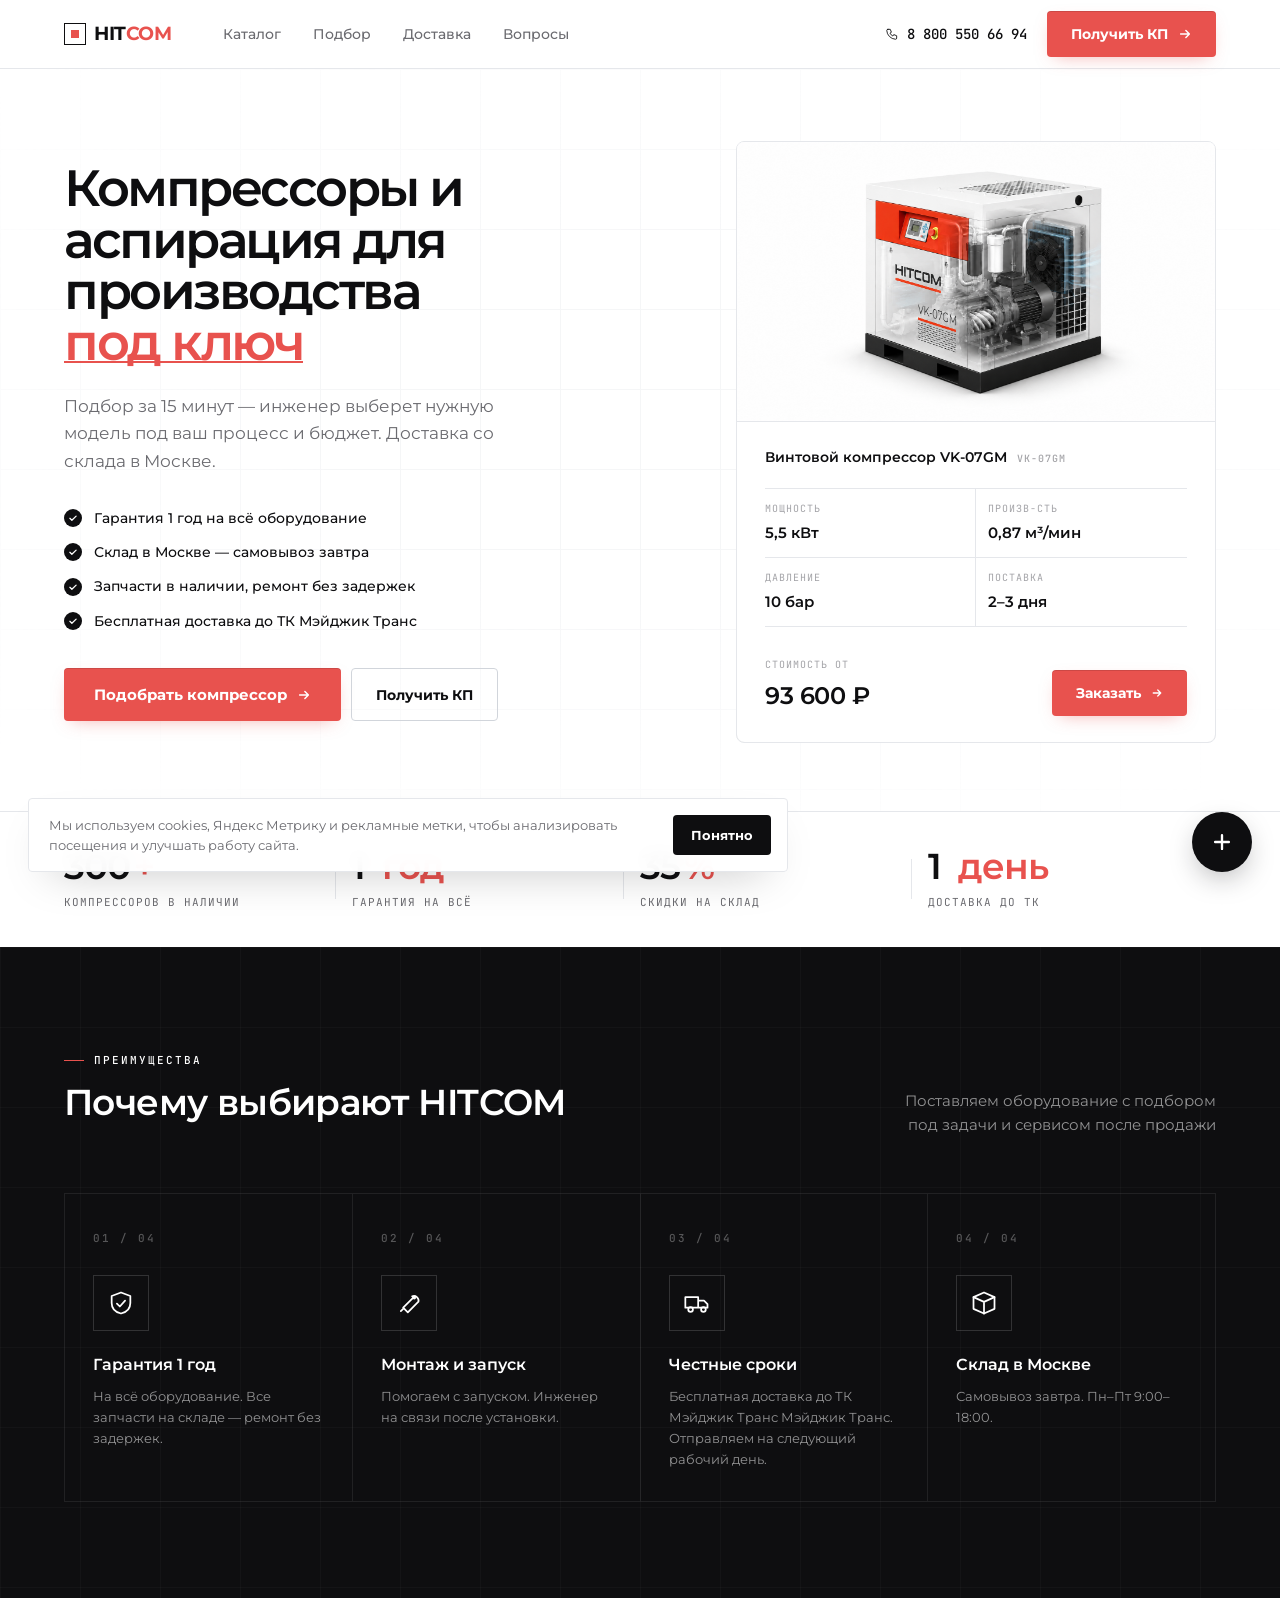
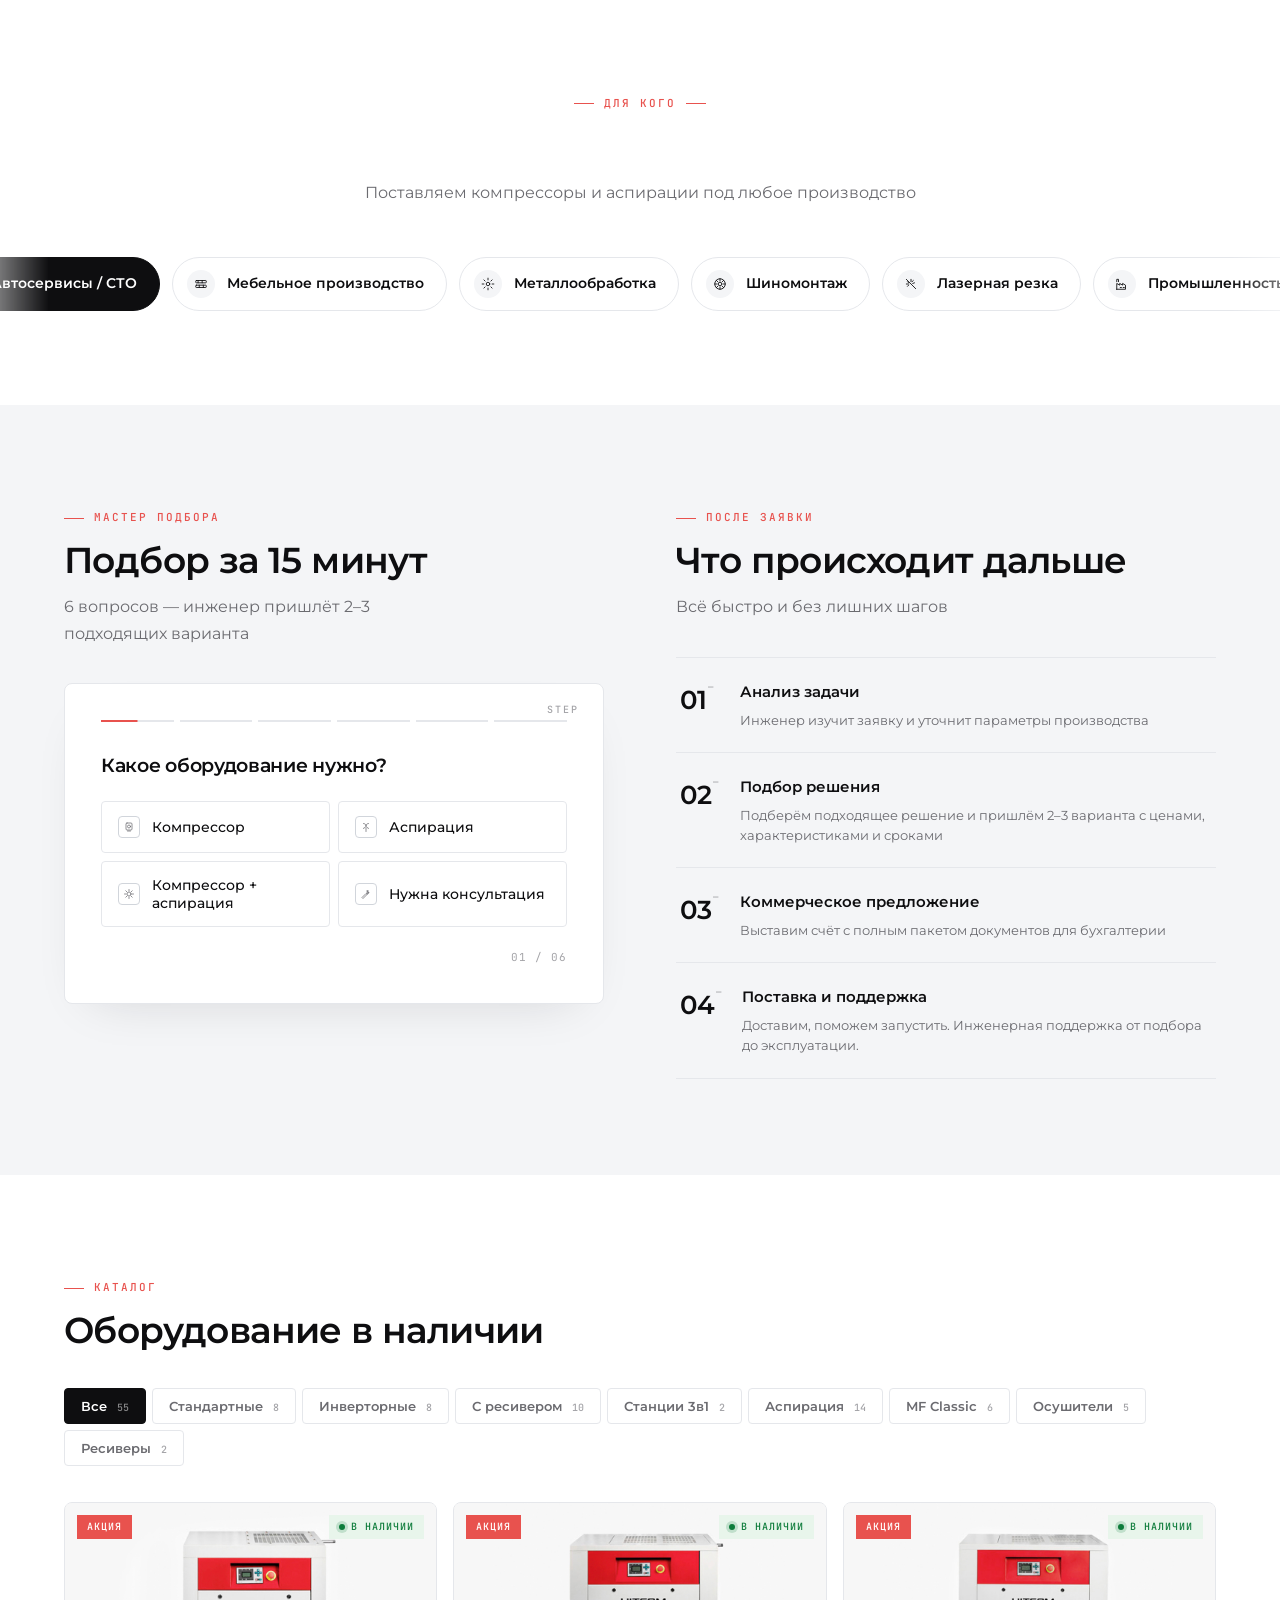
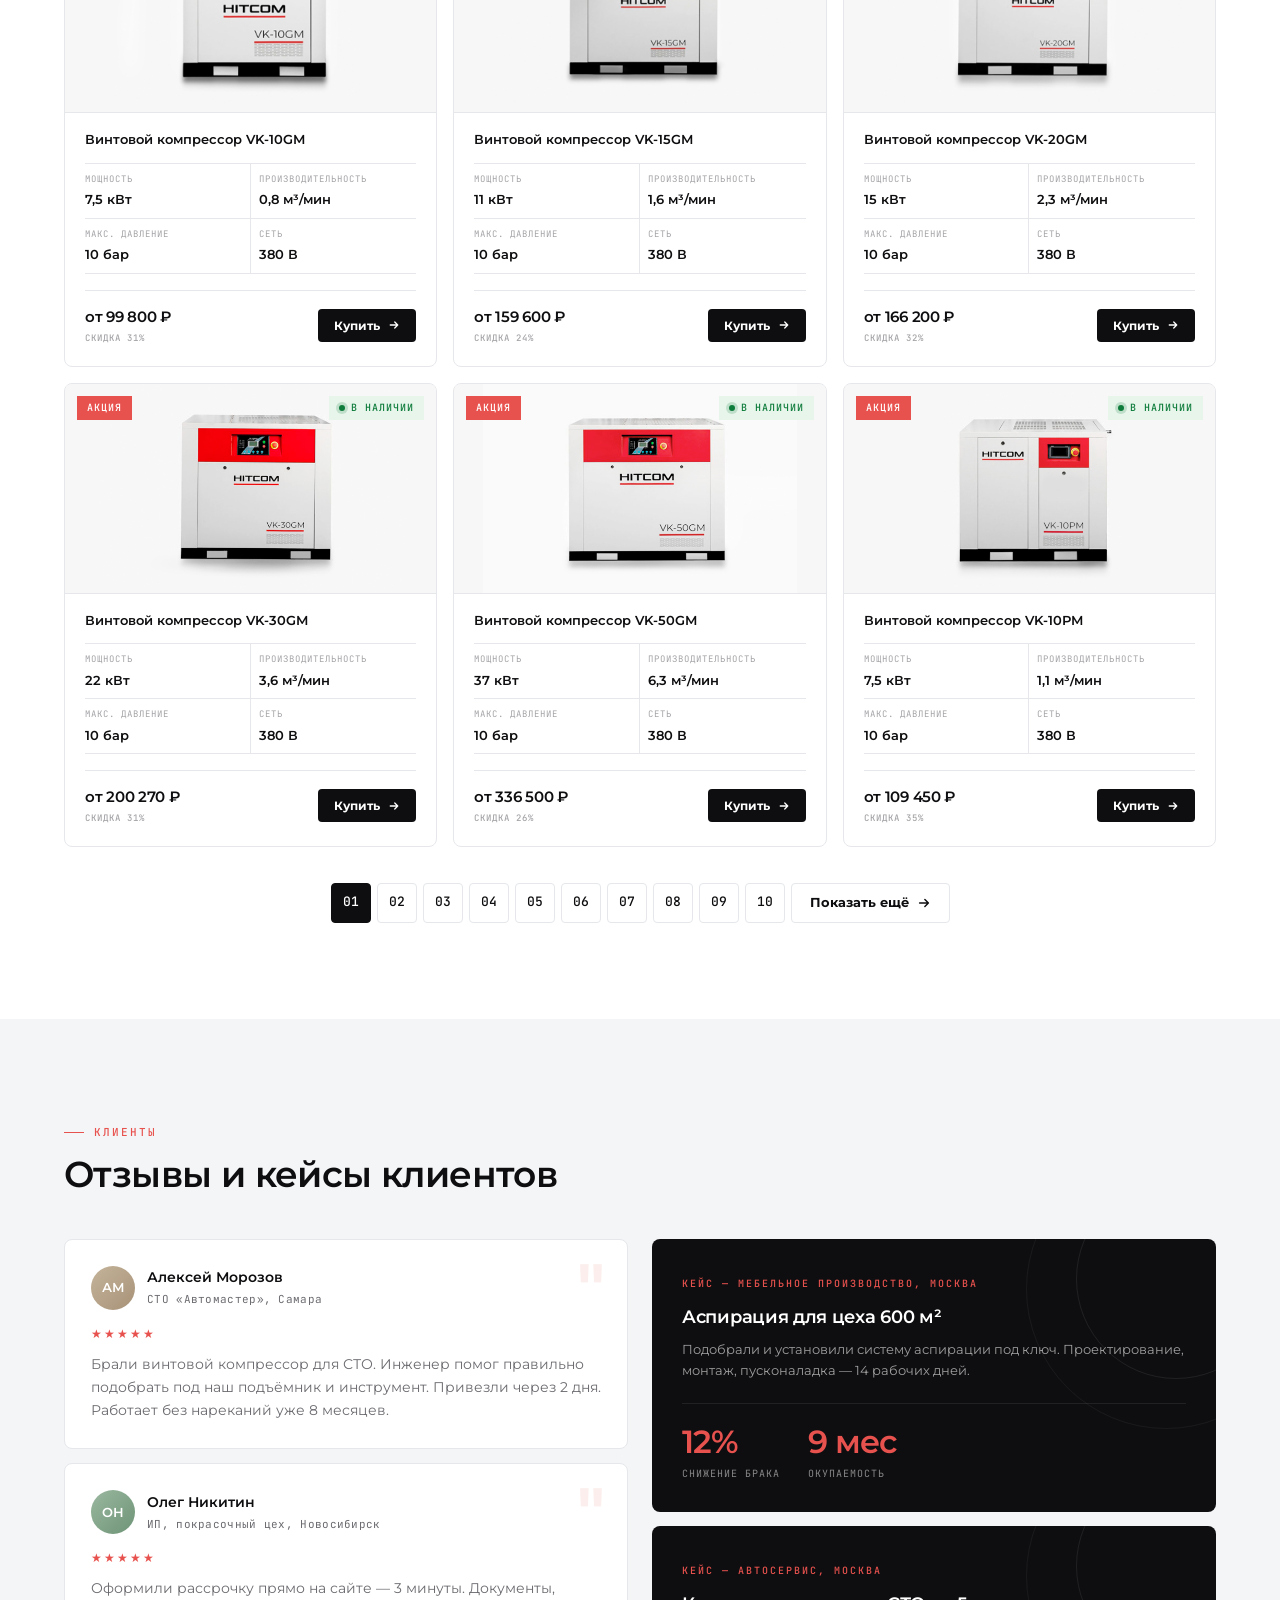
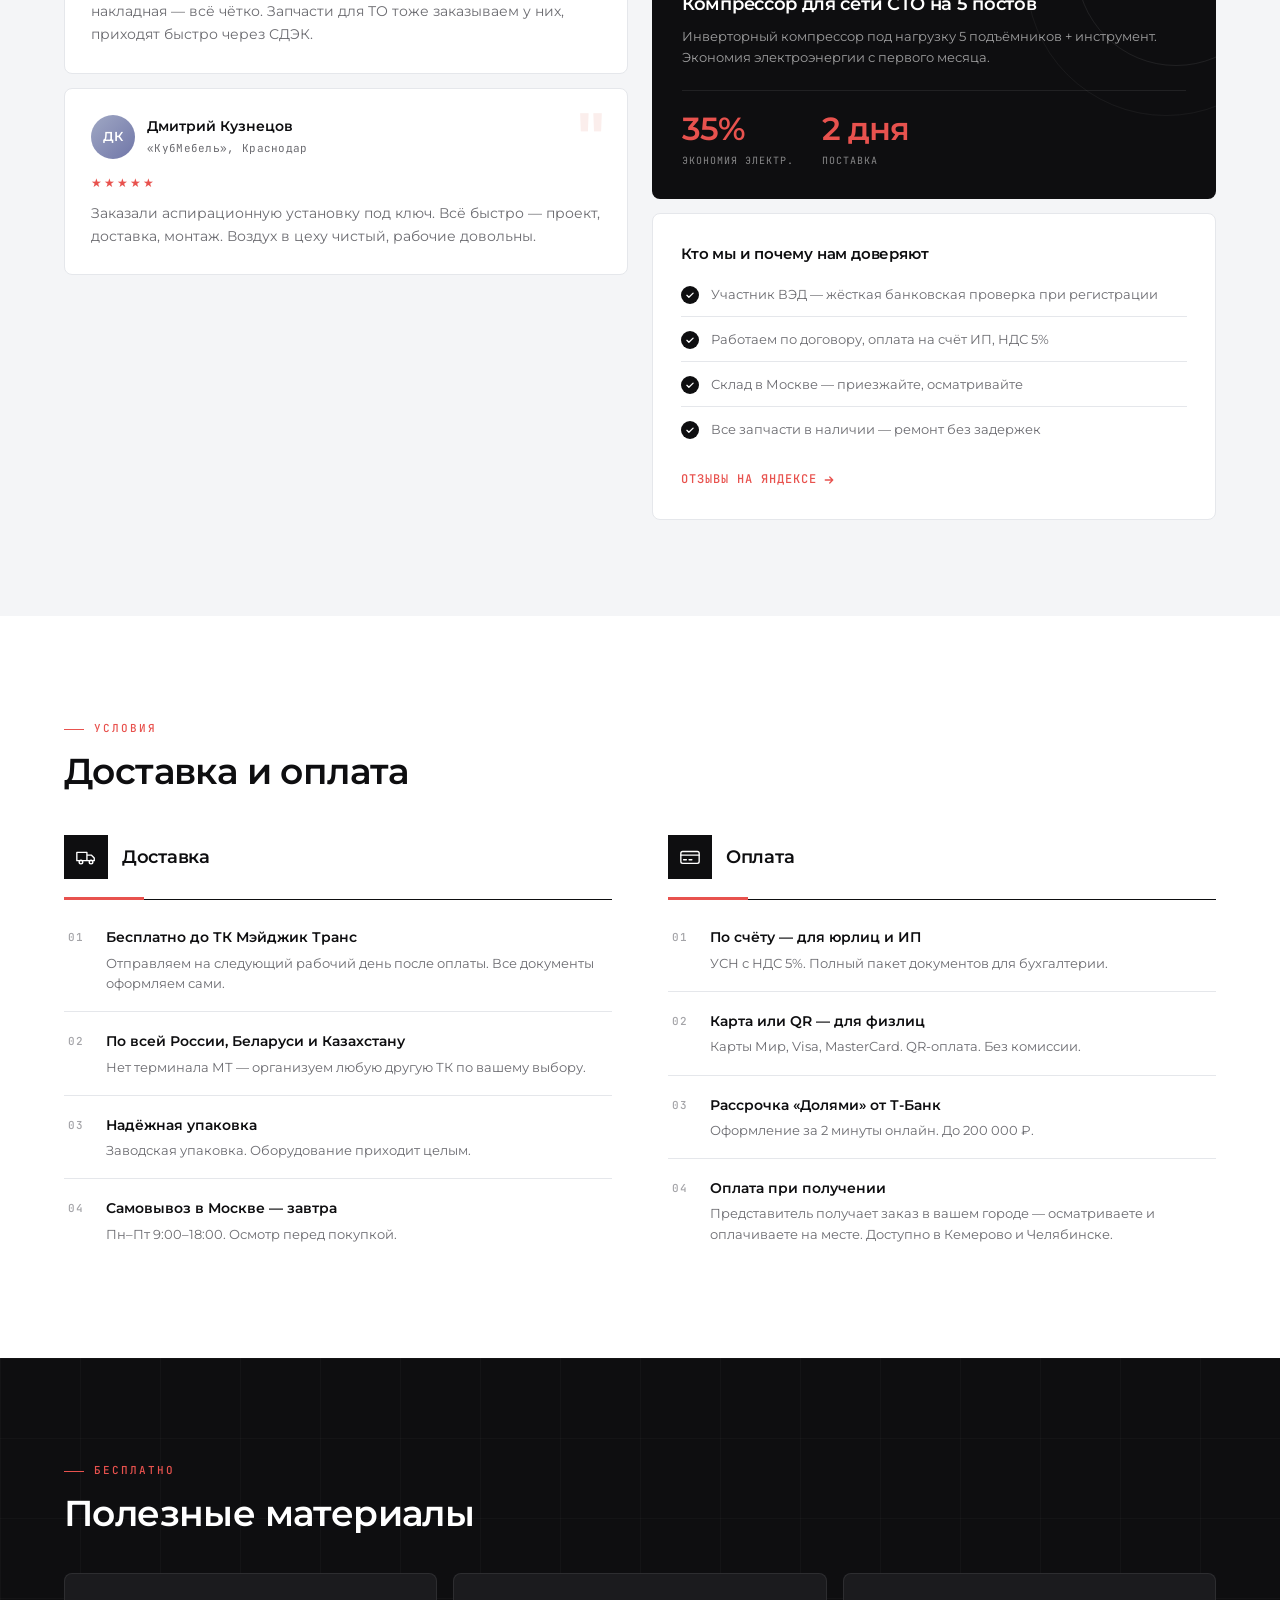
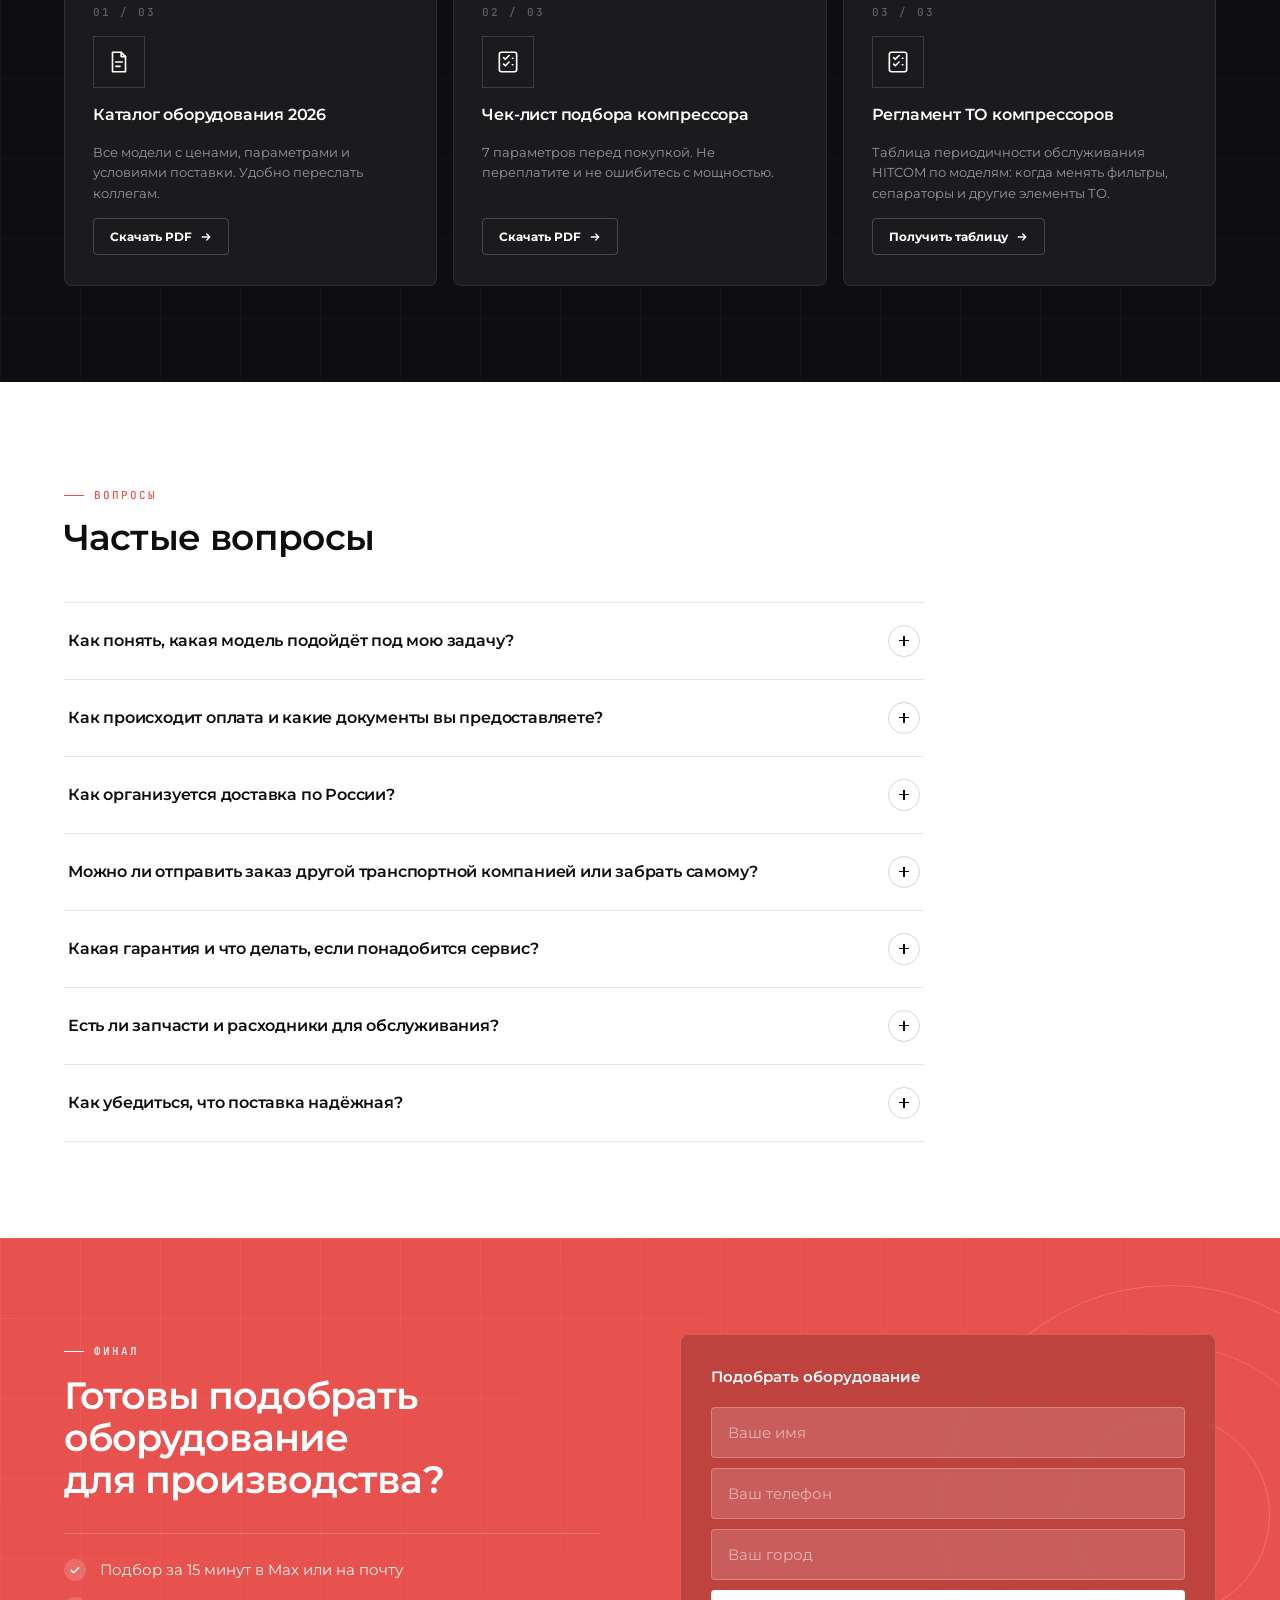
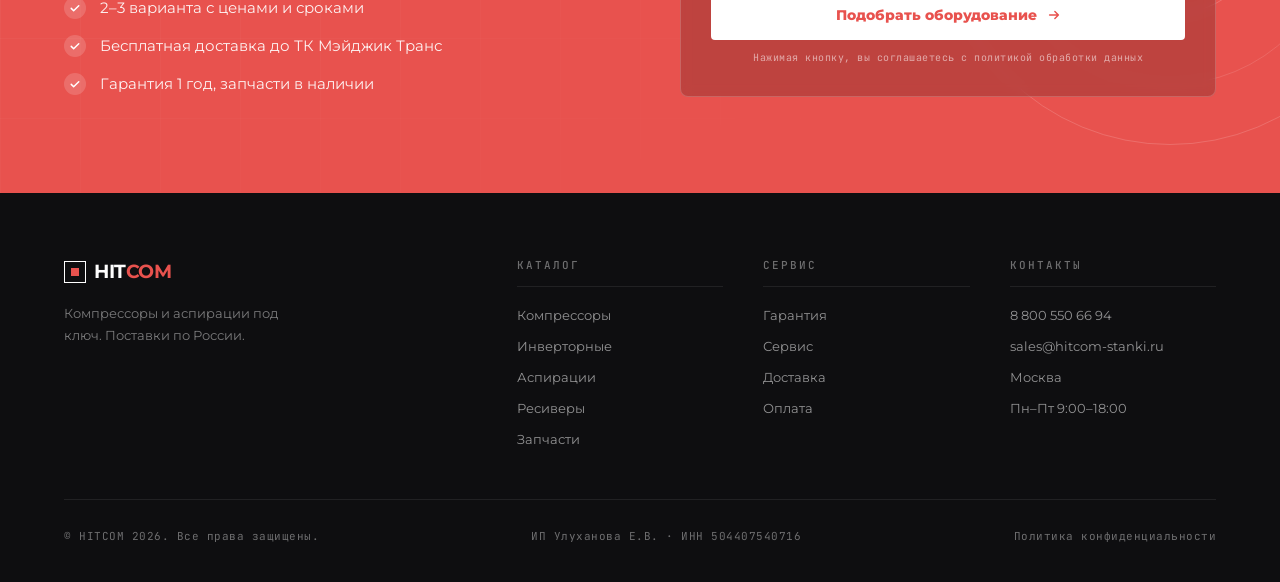
==== commit a64bd057: "Fix logo HIT COM spacing by wrapping in single span Co-Authored-By: Claude Sonnet 4.6 <noreply@anthr" ====
--- a/index.html
+++ b/index.html
@@ -79,7 +79,7 @@
 <!-- ══════════ ШАПКА ══════════ -->
 <header id="hdr">
   <div class="h-in">
-    <a href="/" class="logo"><span class="logo-mark"></span>HIT<b>COM</b></a>
+    <a href="/" class="logo"><span class="logo-mark"></span><span>HIT<b>COM</b></span></a>
     <nav id="main-nav">
       <a href="#catalog" onclick="closeNav()">Каталог</a>
       <a href="#quiz" onclick="closeNav()">Подбор</a>
@@ -1797,7 +1797,7 @@
   <div class="w">
     <div class="foot-g">
       <div class="foot-brand">
-        <a href="/" class="logo"><span class="logo-mark"></span>HIT<b>COM</b></a>
+        <a href="/" class="logo"><span class="logo-mark"></span><span>HIT<b>COM</b></span></a>
         <p>Компрессоры и аспирации под ключ. Поставки по России.</p>
       </div>
       <div class="fcol"><div class="fc-t">Каталог</div><a href="#">Компрессоры</a><a href="#">Инверторные</a><a href="#">Аспирации</a><a href="#">Ресиверы</a><a href="#">Запчасти</a></div>
